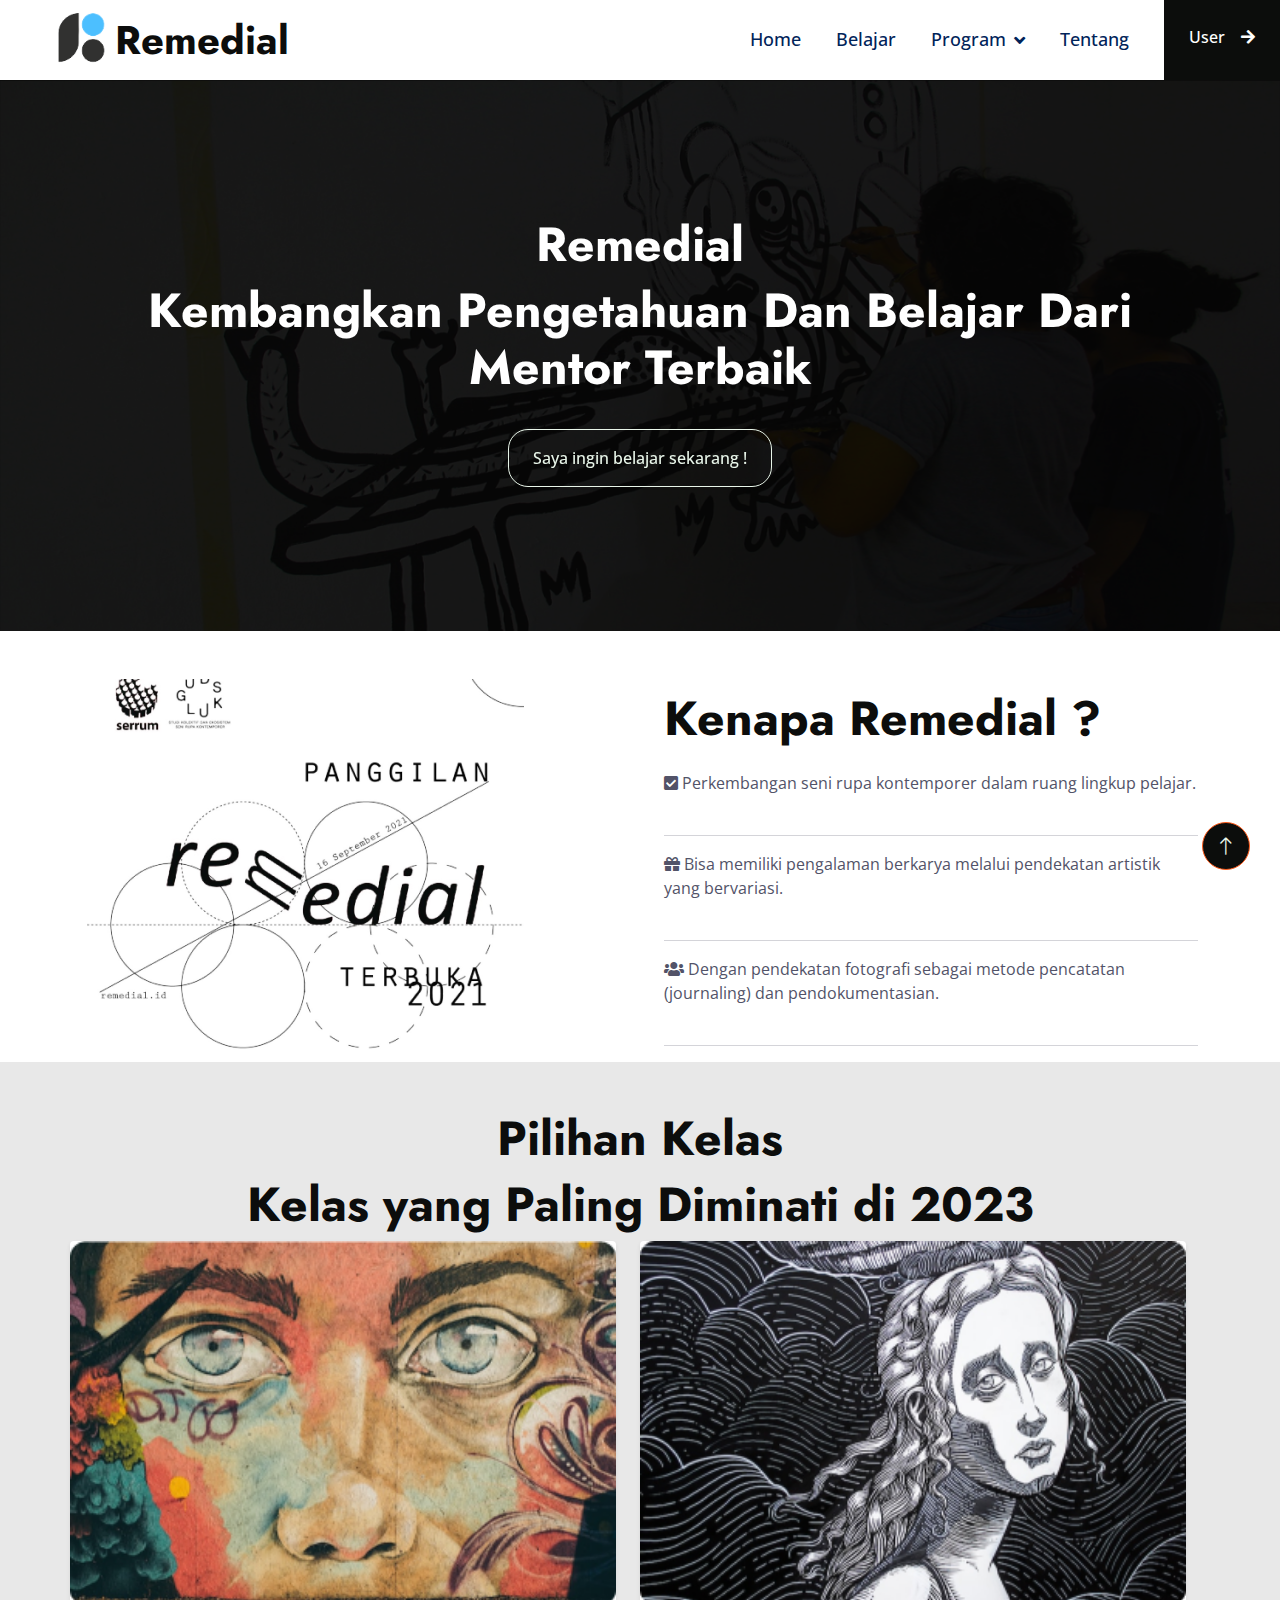
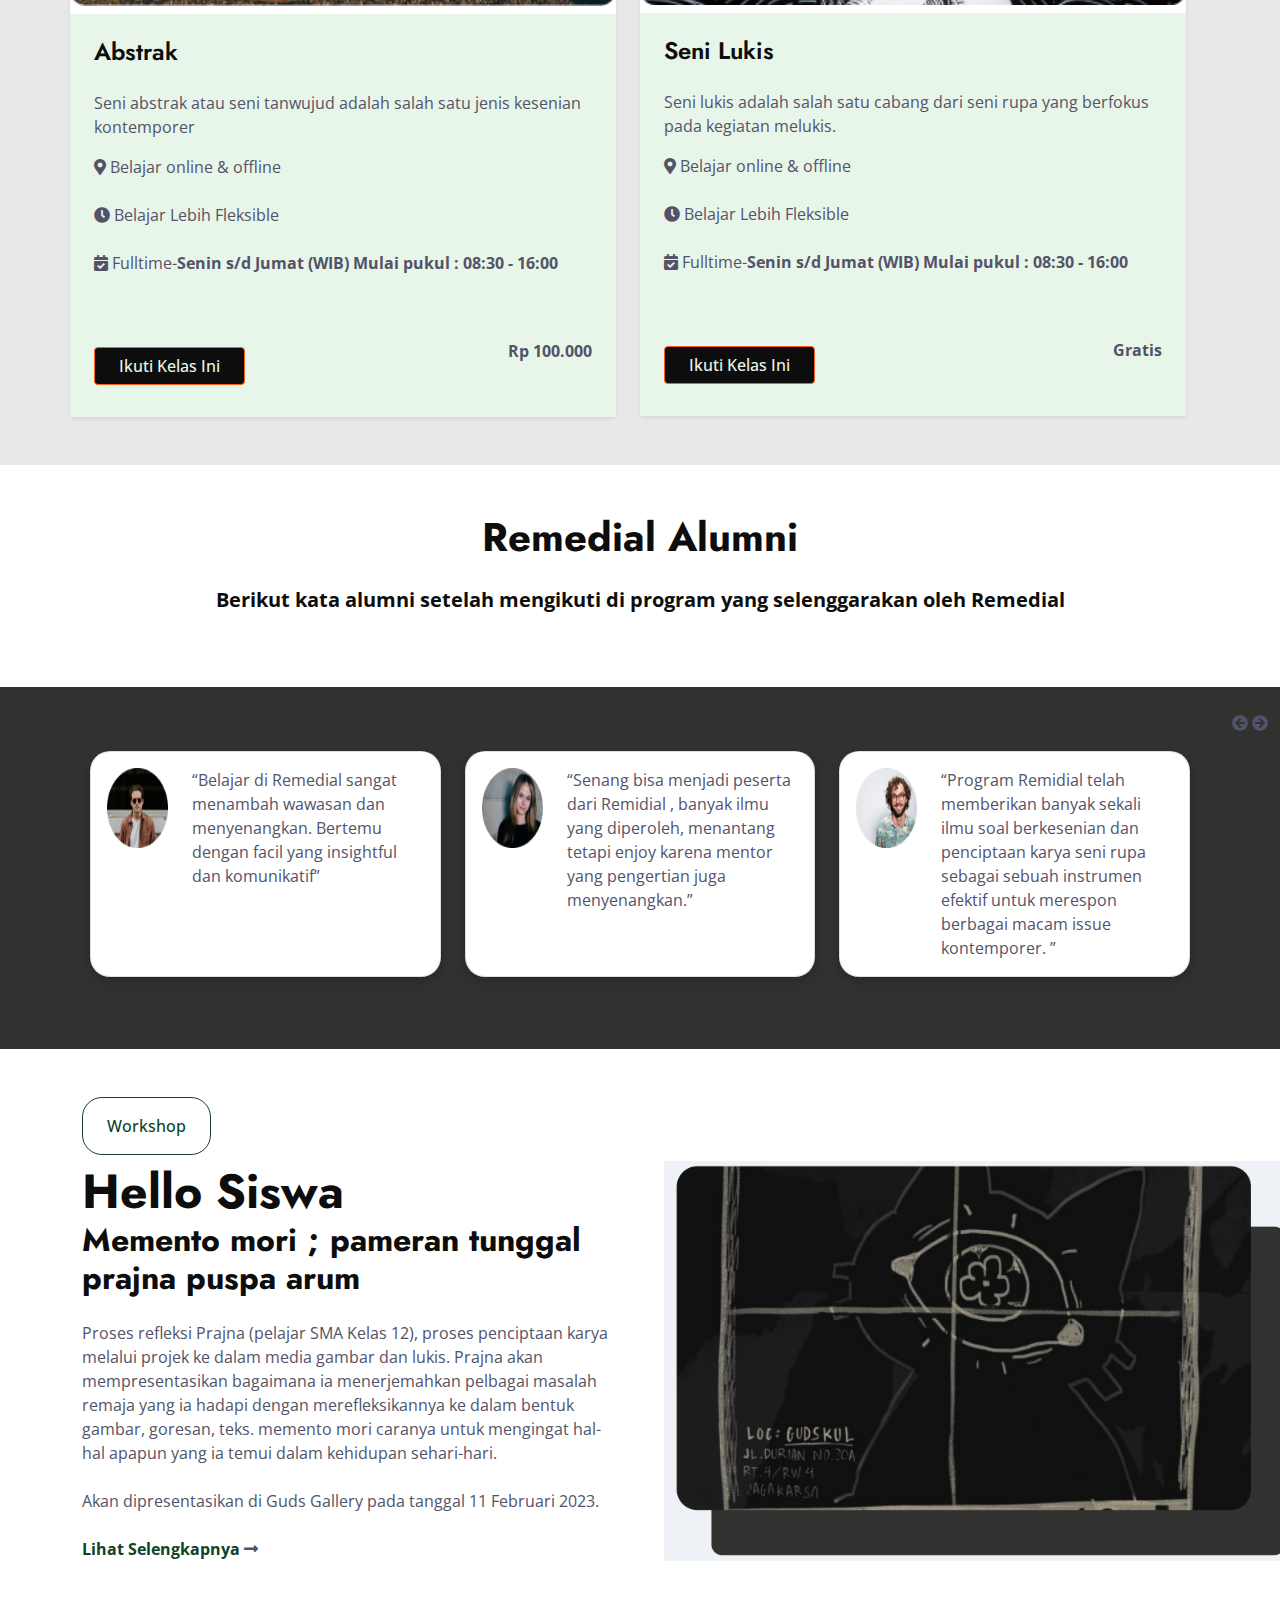
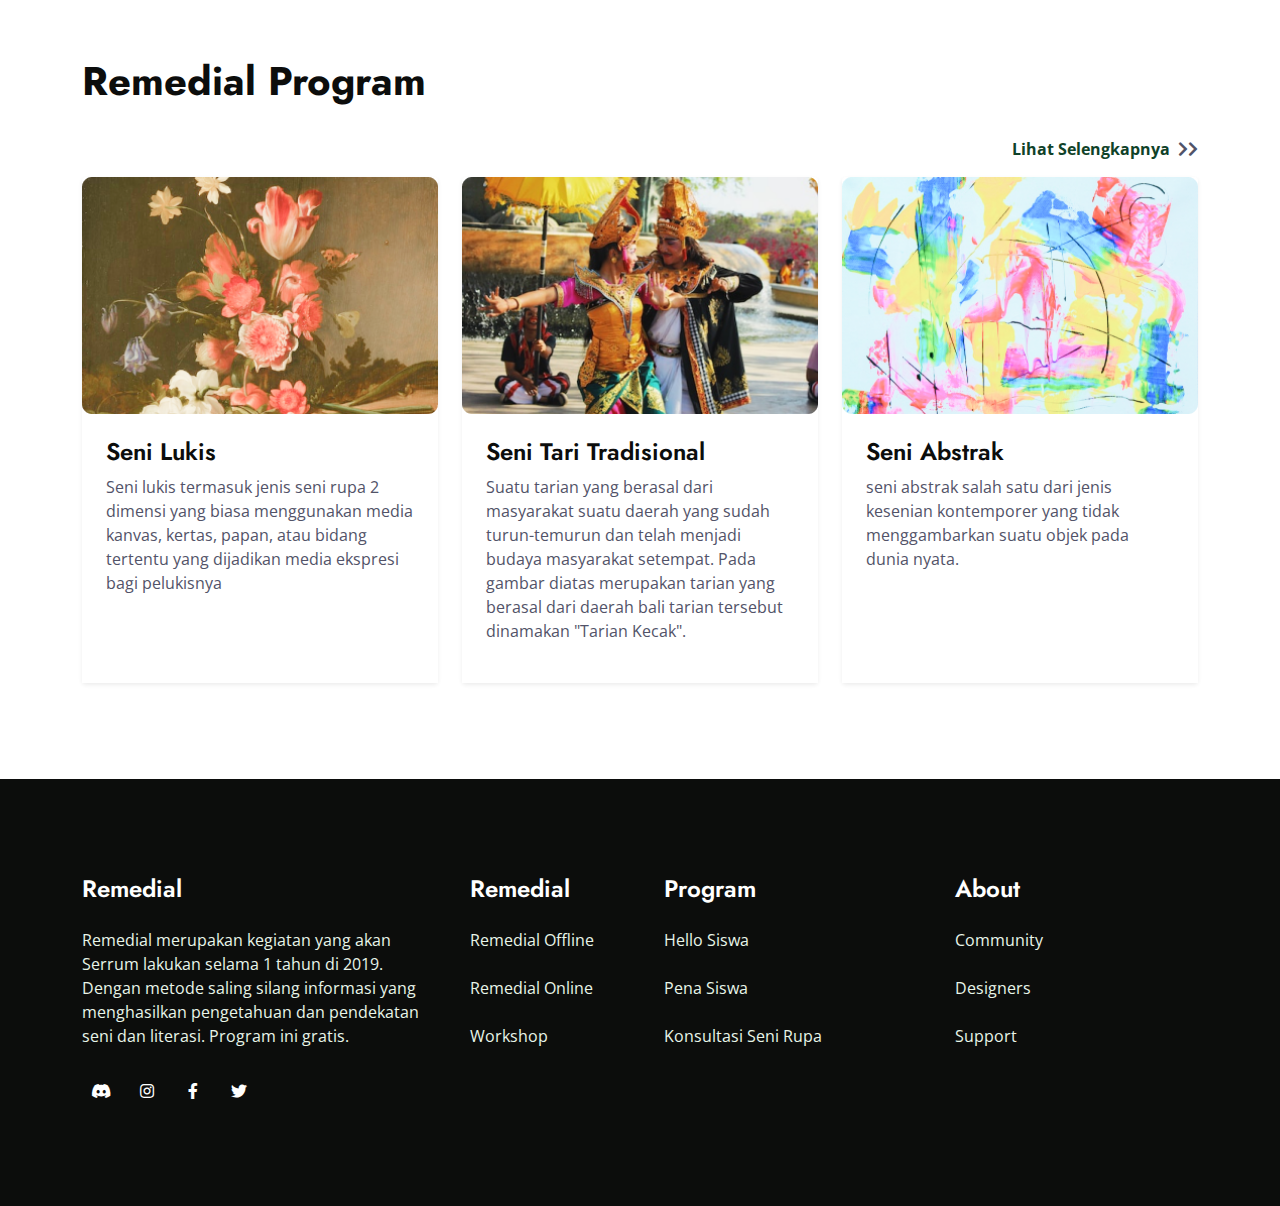
==== Landingpage/remedial/index.html @ 11c9b2fc "tambah landingpage" ====
<!DOCTYPE html>
<html lang="en">

<head>
    <meta charset="utf-8">
    <title>Remedial</title>
    <meta content="width=device-width, initial-scale=1.0" name="viewport">
    <meta content="" name="keywords">
    <meta content="" name="description">
    <link href="img/favicon.ico" rel="icon">
    <link rel="preconnect" href="https://fonts.googleapis.com">
    <link rel="preconnect" href="https://fonts.gstatic.com" crossorigin>
    <link href="https://fonts.googleapis.com/css2?family=Jost:wght@500;600;700&family=Open+Sans:wght@400;500&display=swap" rel="stylesheet">
    <link href="https://cdnjs.cloudflare.com/ajax/libs/font-awesome/5.10.0/css/all.min.css" rel="stylesheet">
    <link href="https://cdn.jsdelivr.net/npm/bootstrap-icons@1.4.1/font/bootstrap-icons.css" rel="stylesheet">
    <link href="style.css" rel="stylesheet">
</head>

<body>
    <nav class="navbar navbar-expand-lg bg-white navbar-light sticky-top p-0">
        <a href="index.html" class="navbar-brand d-flex align-items-center px-4 px-lg-5">
            <img src="logo.png" style="height:60px;">
            <h1 class="m-0" style="color: #0c0d0c;">Remedial</h1>
        </a>
        <button type="button" class="navbar-toggler me-4" data-bs-toggle="collapse" data-bs-target="#navbarCollapse">
            <span class="navbar-toggler-icon"></span>
        </button>
        <div class="collapse navbar-collapse" id="navbarCollapse">
            <div class="navbar-nav ms-auto p-4 p-lg-0">
                <a href="index.html" class="nav-item nav-link active">Home</a>
                <a href="#" class="nav-item nav-link">Belajar</a>
                <div class="nav-item dropdown">
                    <a href="#" class="nav-link dropdown-toggle" data-bs-toggle="dropdown">Program</a>
                    <div class="dropdown-menu bg-light m-0">
                        <a href="#" class="dropdown-item">Belajar Seni Lukis</a>
                        <a href="#" class="dropdown-item">Event</a>
                    </div>
                </div>
                <a href="#" class="nav-item nav-link">Tentang</a>
            </div>
            <a href="" class="btn btn py-4 px-lg-4 rounded-0 d-none d-lg-block text-white" style="background-color: #0c0d0c;">User<i class="fa fa-arrow-right ms-3"></i></a>
        </div>
    </nav>
    <div class="container-f p-0 wow fadeIn" data-wow-delay="0.1s">
        <div id="header-carousel" class="carousel slide" data-bs-ride="carousel">
            <div class="carousel-inner">
                <div class="carousel-item active">
                    <img class="w-100" src="bgatas.png" alt="Image">
                    <div class="carousel-caption">
                        <div class="container">
                            <div class="row">
                                <div class="col-lg-12">
                                    <h1 class="display-5 text-white animated slideInDown text-center mt-6">Remedial
                                    </h1>

                                    <h1 class="display-5 text-white animated slideInDown text-center mt-6">Kembangkan Pengetahuan Dan Belajar Dari Mentor Terbaik
                                    </h1>
                                    <br>
                                    <a class="btn btn-outline-light py-3 px-4 mb-2" style="border-radius: 20px;" href=""> Saya ingin belajar sekarang !</a>
                                </div>
                            </div>
                        </div>
                    </div>
                </div>
            </div>
        </div>
    </div>

    <div class="container-xxl py-5">
        <div class="container">
            <div class="row g-5 align-items-end">
                <div class="col-lg-6 col-md-5 wow fadeInUp" data-wow-delay="0.1s">
                    <img class="img-fluid rounded" data-wow-delay="0.1s" src="image1.png">
                </div>
                <div class="col-lg-6 col-md-7 wow fadeInUp" data-wow-delay="0.3s">
                    <h1 class="display-5 mb-4" style="color: #0c0d0c;">Kenapa Remedial ?</h1>
                    <div class=" justify-content-between mb-3">
                        <i class="fa fa-check-square "></i> Perkembangan seni rupa kontemporer dalam ruang lingkup pelajar.
                        <br><br>
                        <hr>
                        <i class="fa fa-gift "></i> Bisa memiliki pengalaman berkarya melalui pendekatan artistik yang bervariasi.
                        <br><br>
                        <hr>
                        <i class="fa fa-users "></i> Dengan pendekatan fotografi sebagai metode pencatatan (journaling) dan pendokumentasian.
                        <br><br>
                        <hr>
                    </div>

                </div>
            </div>
        </div>
    </div>

    <div class="container-xxl" style="background-color: #e8e8e8;">
        <div class="container">
            <div class="row g-5">
                <div class="col-lg-12 wow fadeInUp text-center" data-wow-delay="0.1s">
                    <h1 class="display-5 " style="color: #0c0d0c;">Pilihan Kelas</h1>
                    <h1 class="display-5 mb-6" style="color: #0c0d0c;">Kelas yang Paling Diminati di 2023</h1>
                </div>

                <div class="row pb-3">
                    <div class="col-lg-6 mb-4">
                        <div class="card border-0 shadow-sm mb-2">
                            <img class="card-img-top mb-2" src="gambar2.png" alt="" />
                            <div class="card-body bg-light text-between p-4">
                                <h4 class="mb-4" style="color: #0c0d0c;">Abstrak</h4>
                                <p>
                                    Seni abstrak atau seni tanwujud adalah salah satu jenis kesenian kontemporer
                                </p>
                                <div class=" justify-content-between mb-3">
                                    <i class="fa fa-map-marker-alt "></i> Belajar online & offline
                                    <br><br>
                                    <i class="fa fa-clock "></i> Belajar Lebih Fleksible
                                    <br><br>
                                    <i class="fa fa-calendar-check "></i> Fulltime-<b>Senin s/d Jumat (WIB)
                                        Mulai pukul : 08:30 - 16:00</b>
                                </div>
                                <br><br>
                                <a href="" class="btn btn-primary px-4 mx-auto my-2" style="background-color: #0c0d0c ;">Ikuti Kelas Ini</a>
                                <span class="float-right fa-pull-right"><b> Rp 100.000</b></span>
                            </div>
                        </div>
                    </div>
                    <div class="col-lg-6 mb-4">
                        <div class="card border-0 shadow-sm mb-2">
                            <img class="card-img-top mb-2" src="gambar1.png" alt="" />
                            <div class="card-body bg-light text-between p-4">
                                <h4 class="mb-4" style="color: #0c0d0c;">Seni Lukis</h4>
                                <p>
                                    Seni lukis adalah salah satu cabang dari seni rupa yang berfokus pada kegiatan melukis.
                                </p>
                                <div class=" justify-content-between mb-3">
                                    <i class="fa fa-map-marker-alt "></i> Belajar online & offline
                                    <br><br>
                                    <i class="fa fa-clock "></i> Belajar Lebih Fleksible
                                    <br><br>
                                    <i class="fa fa-calendar-check "></i> Fulltime-<b>Senin s/d Jumat (WIB)
                                        Mulai pukul : 08:30 - 16:00</b>
                                </div>
                                <br><br>
                                <a href="" class="btn btn-primary px-4 mx-auto my-2 " style="background-color: #0c0d0c ;">Ikuti Kelas Ini</a>
                                <span class="float-right fa-pull-right"><b> Gratis</b></span>
                            </div>
                        </div>
                    </div>
                </div>
            </div>
        </div>
    </div>
    <br><br>
    <div class="text-center pb-2">
        <h1 class="mb-4" style="color: #0c0d0c;">Remedial Alumni</h1>
        <p class="fs-5 fw-bold" style="color: #0c0d0c;">Berikut kata alumni setelah mengikuti di program yang selenggarakan oleh Remedial</p>
    </div>
    <br><br>
    <div class="container-xxl" style="background-color: #313130;">
        <br>
        <p align="right">
            </span><i class="fas fa-arrow-circle-left"></i> <i class="fas fa-arrow-circle-right"></i>
        </p>
        <div class="container">
            <div class="row g-5">
                <div class="col-lg-12 wow fadeInUp" data-wow-delay="0.5s">
                    <div class="owl-carousel testimoni-carousel">
                        <div class="testimoni-item px-2">
                            <div class="row">
                                <div class="col-md-4">
                                    <div class="card bg-white" style="border-radius: 20px;box-shadow: 0 4px 8px 0 rgba(0,0,0,0.2);">
                                        <div class="card-body">
                                            <div class="row">

                                                <div class="col-md-3 col-3">
                                                    <img style="height:80px;" class="img-fluid rounded mb-3" src="test2.png" alt="">
                                                </div>
                                                <div class="col-md-9 col-9 my-auto">
                                                    <span>“Belajar di Remedial sangat menambah wawasan dan menyenangkan.
                                                        Bertemu dengan facil yang insightful dan komunikatif”
                                                        <br><br><br><br></span>
                                                </div>
                                            </div>

                                        </div>
                                    </div>
                                </div>
                                <div class="col-md-4">
                                    <div class="card bg-white" style="border-radius: 20px;box-shadow: 0 4px 8px 0 rgba(0,0,0,0.2);">
                                        <div class="card-body">
                                            <div class="row">
                                                <div class="col-md-3 col-3">
                                                    <img style="height:80px;" class="img-fluid rounded mb-3" src="test1.png" alt="">
                                                </div>
                                                <div class="col-md-9 col-9 my-auto">
                                                    <span>“Senang bisa menjadi peserta dari Remidial , banyak ilmu yang
                                                        diperoleh, menantang tetapi enjoy karena mentor yang pengertian
                                                        juga menyenangkan.” <br><br><br></span>
                                                </div>
                                            </div>

                                        </div>
                                    </div>
                                </div>
                                <div class="col-md-4">
                                    <div class="card bg-white" style="border-radius: 20px;box-shadow: 0 4px 8px 0 rgba(0,0,0,0.2);">
                                        <div class="card-body">
                                            <div class="row">
                                                <div class="col-md-3 col-3">
                                                    <img style="height:80px;" class="img-fluid rounded mb-3" src="test3.png" alt="">
                                                </div>
                                                <div class="col-md-9 col-9 my-auto">
                                                    <span>“Program Remidial telah memberikan banyak sekali ilmu soal
                                                        berkesenian dan penciptaan karya seni rupa sebagai sebuah
                                                        instrumen efektif untuk merespon berbagai macam issue
                                                        kontemporer. ”</span>
                                                </div>
                                            </div>

                                        </div>
                                    </div>
                                </div>
                            </div>
                        </div>
                    </div>
                    <br>
                    <br>
                    <br>
                </div>
            </div>
        </div>
    </div>

    <div class="container-xxl py-5">
        <div class="container">
            <div class="row g-5 align-items-end">
                <div class="col-lg-6 col-md-7 wow fadeInUp" data-wow-delay="0.3s">
                    <a class="btn btn-outline-dark py-3 px-4 mb-2" style="border-radius: 20px;" href=""> Workshop</a>
                    <h1 class="display-5 mb-0" style="color: #0c0d0c;">Hello Siswa</h1>
                    <h2 class="display-8 mb-4" style="color: #0c0d0c;">Memento mori ; pameran tunggal prajna puspa arum
                    </h2>
                    <p class="mb-4">Proses refleksi Prajna (pelajar SMA Kelas 12), proses penciptaan karya melalui projek ke dalam media gambar dan lukis. Prajna akan mempresentasikan bagaimana ia menerjemahkan pelbagai masalah remaja yang ia hadapi dengan merefleksikannya
                        ke dalam bentuk gambar, goresan, teks. memento mori caranya untuk mengingat hal-hal apapun yang ia temui dalam kehidupan sehari-hari.
                        <br><br> Akan dipresentasikan di Guds Gallery pada tanggal 11 Februari 2023.
                    </p>
                    <span class=" text-dark"><b>Lihat Selengkapnya</b></span> <i class="fas fa-long-arrow-alt-right"></i>
                </div>
                <div class="col-lg-3 col-md-5 wow fadeInUp" data-wow-delay="0.1s">
                    <img data-wow-delay="0.1s" style="height:400px" src="Capture.PNG">
                </div>
            </div>
        </div>
    </div>
    <div class="container-fluid pt-5">
        <div class="container">
            <div class="text-between pb-2">
                <h1 class="mb-4" style="color: #0c0d0c;">Remedial Program</h1>
            </div>
            <p align="right">
                <span class="px-2 text-dark"><b>Lihat Selengkapnya</b></span><i class="fas fa-chevron-right"></i><i class="fas fa-chevron-right"></i>
            </p>
            <div class="row pb-3">
                <div class="col-lg-4 mb-4">
                    <div class="card border-0 shadow-sm mb-2">
                        <img class="card-img-top " src="gambarbawah1.png" alt="" />
                        <div class="card-body text-between p-4" style="background-color: #ffffff;">
                            <h4 class="" style="color: #0c0d0c;">Seni Lukis</h4>
                            <p>
                                Seni lukis termasuk jenis seni rupa 2 dimensi yang biasa menggunakan media kanvas, kertas, papan, atau bidang tertentu yang dijadikan media ekspresi bagi pelukisnya
                                <br><br><br>
                            </p>
                        </div>
                    </div>
                </div>
                <div class="col-lg-4 mb-4">
                    <div class="card border-0 shadow-sm mb-2">
                        <img class="card-img-top " src="gambarbawah2.png" alt="" />
                        <div class="card-body text-between p-4" style="background-color: #ffffff;">
                            <h4 class="" style="color: #0c0d0c;">Seni Tari Tradisional</h4>
                            <p>
                                Suatu tarian yang berasal dari masyarakat suatu daerah yang sudah turun-temurun dan telah menjadi budaya masyarakat setempat. Pada gambar diatas merupakan tarian yang berasal dari daerah bali tarian tersebut dinamakan "Tarian Kecak".
                            </p>
                        </div>
                    </div>
                </div>
                <div class="col-lg-4 mb-4">
                    <div class="card border-0 shadow-sm mb-2">
                        <img class="card-img-top " src="gambarbawah3.png" alt="" />
                        <div class="card-body text-between p-4" style="background-color: #ffffff;">
                            <h4 class="" style="color: #0c0d0c;">Seni Abstrak</h4>
                            <p>
                                seni abstrak salah satu dari jenis kesenian kontemporer yang tidak menggambarkan suatu objek pada dunia nyata.<br><br><br><br>
                            </p>
                        </div>
                    </div>
                </div>

            </div>
        </div>
    </div>
    <div class="container-fluid text-light footer mt-5 py-5 wow fadeIn" data-wow-delay="0.1s" style="background-color: #0c0d0c;">
        <div class="container py-5">
            <div class="row g-5">
                <div class="col-lg-4 col-md-6">
                    <h4 class="text-white mb-4">Remedial</h4>
                    <p>Remedial merupakan kegiatan yang akan Serrum lakukan selama 1 tahun di 2019. Dengan metode saling silang informasi yang menghasilkan pengetahuan dan pendekatan seni dan literasi. Program ini gratis.
                    </p>
                    <div class="d-flex pt-2">
                        <a class="btn btn-square text-white rounded-circle me-2" href=""><i
                                class="fab fa-discord"></i></a>
                        <a class="btn btn-square text-white rounded-circle me-2" href=""><i
                                class="fab fa-instagram"></i></a>
                        <a class="btn btn-square text-white rounded-circle me-2" href=""><i
                                class="fab fa-facebook-f"></i></a>
                        <a class="btn btn-square text-white rounded-circle me-2" href=""><i
                                class="fab fa-twitter"></i></a>
                    </div>
                </div>
                <div class="col-lg-2 col-md-6">
                    <h4 class="text-white mb-4">Remedial</h4>
                    <span>Remedial Offline</span>
                    <br><br>
                    <span>Remedial Online</span>
                    <br><br>
                    <span>Workshop</span>

                </div>
                <div class="col-lg-3 col-md-6">
                    <h4 class="text-white mb-4">Program</h4>
                    <span>Hello Siswa</span>
                    <br><br>
                    <span>Pena Siswa</span>
                    <br><br>
                    <span>Konsultasi Seni Rupa</span>
                </div>
                <div class="col-lg-3 col-md-6">
                    <h4 class="text-white mb-4">About</h4>
                    <span>Community</span>
                    <br><br>
                    <span>Designers</span>
                    <br><br>
                    <span>Support</span>
                </div>

            </div>
        </div>
    </div>
    <a href="#" style="background-color: #0c0d0c;" class="btn btn-lg btn-primary btn-lg-square rounded-circle back-to-top"><i class="bi bi-arrow-up"></i></a>
    <script src="https://code.jquery.com/jquery-3.4.1.min.js"></script>
    <script src="main.js"></script>
</body>

</html>
---- Landingpage/remedial/style.css ----
:root {
    --bs-blue: #0d6efd;
    --bs-indigo: #6610f2;
    --bs-purple: #6f42c1;
    --bs-pink: #d63384;
    --bs-red: #dc3545;
    --bs-orange: #fd7e14;
    --bs-yellow: #ffc107;
    --bs-green: #198754;
    --bs-teal: #20c997;
    --bs-cyan: #00235b;
    --bs-white: #fff;
    --bs-gray: #6c757d;
    --bs-gray-dark: #343a40;
    --bs-primary: #fd5b1b;
    --bs-secondary: #525368;
    --bs-success: #198754;
    --bs-info: #00235b;
    --bs-warning: #ffc107;
    --bs-danger: #dc3545;
    --bs-light: #E8F5E9;
    --bs-dark: #0F4229;
    --bs-font-sans-serif: system-ui, -apple-system, "Segoe UI", Roboto, "Helvetica Neue", Arial, "Noto Sans", "Liberation Sans", sans-serif, "Apple Color Emoji", "Segoe UI Emoji", "Segoe UI Symbol", "Noto Color Emoji";
    --bs-font-monospace: SFMono-Regular, Menlo, Monaco, Consolas, "Liberation Mono", "Courier New", monospace;
    --bs-gradient: linear-gradient(180deg, rgba(255, 255, 255, 0.15), rgba(255, 255, 255, 0))
}

*,
*::before,
*::after {
    box-sizing: border-box
}

@media (prefers-reduced-motion: no-preference) {
     :root {
        scroll-behavior: smooth
    }
}

body {
    margin: 0;
    font-family: "Open Sans", sans-serif;
    font-size: 1rem;
    font-weight: 400;
    line-height: 1.5;
    color: #525368;
    background-color: #fff;
    -webkit-text-size-adjust: 100%;
    -webkit-tap-highlight-color: rgba(0, 0, 0, 0)
}

hr {
    margin: 1rem 0;
    color: inherit;
    background-color: currentColor;
    border: 0;
    opacity: .25
}

hr:not([size]) {
    height: 1px
}

h1,
.h1,
h2,
.h2,
h3,
.h3,
h4,
.h4,
h5,
.h5,
h6,
.h6 {
    margin-top: 0;
    margin-bottom: .5rem;
    font-family: "Jost", sans-serif;
    font-weight: 700;
    line-height: 1.2;
    color: #0F4229
}

h1,
.h1 {
    font-size: calc(1.375rem + 1.5vw)
}

@media (min-width: 1200px) {
    h1,
    .h1 {
        font-size: 2.5rem
    }
}

h2,
.h2 {
    font-size: calc(1.325rem + .9vw)
}

@media (min-width: 1200px) {
    h2,
    .h2 {
        font-size: 2rem
    }
}

h3,
.h3 {
    font-size: calc(1.3rem + .6vw)
}

@media (min-width: 1200px) {
    h3,
    .h3 {
        font-size: 1.75rem
    }
}

h4,
.h4 {
    font-size: calc(1.275rem + .3vw)
}

@media (min-width: 1200px) {
    h4,
    .h4 {
        font-size: 1.5rem
    }
}

h5,
.h5 {
    font-size: 1.25rem
}

h6,
.h6 {
    font-size: 1rem
}

p {
    margin-top: 0;
    margin-bottom: 1rem
}

abbr[title],
abbr[data-bs-original-title] {
    text-decoration: underline dotted;
    cursor: help;
    text-decoration-skip-ink: none
}

address {
    margin-bottom: 1rem;
    font-style: normal;
    line-height: inherit
}

ol,
ul {
    padding-left: 2rem
}

ol,
ul,
dl {
    margin-top: 0;
    margin-bottom: 1rem
}

ol ol,
ul ul,
ol ul,
ul ol {
    margin-bottom: 0
}

dt {
    font-weight: 700
}

dd {
    margin-bottom: .5rem;
    margin-left: 0
}

blockquote {
    margin: 0 0 1rem
}

b,
strong {
    font-weight: bolder
}

small,
.small {
    font-size: .875em
}

mark,
.mark {
    padding: .2em;
    background-color: #fcf8e3
}

sub,
sup {
    position: relative;
    font-size: .75em;
    line-height: 0;
    vertical-align: baseline
}

sub {
    bottom: -.25em
}

sup {
    top: -.5em
}

a {
    color: #fd5b1b;
    text-decoration: none
}

a:hover {
    color: #2a722d
}

a:not([href]):not([class]),
a:not([href]):not([class]):hover {
    color: inherit;
    text-decoration: none
}

pre,
code,
kbd,
samp {
    font-family: var(--bs-font-monospace);
    font-size: 1em;
    direction: ltr/* rtl:ignore */
    ;
    unicode-bidi: bidi-override
}

pre {
    display: block;
    margin-top: 0;
    margin-bottom: 1rem;
    overflow: auto;
    font-size: .875em
}

pre code {
    font-size: inherit;
    color: inherit;
    word-break: normal
}

code {
    font-size: .875em;
    color: #d63384;
    word-wrap: break-word
}

a>code {
    color: inherit
}

kbd {
    padding: .2rem .4rem;
    font-size: .875em;
    color: #fff;
    background-color: #212529;
    border-radius: 4px
}

kbd kbd {
    padding: 0;
    font-size: 1em;
    font-weight: 700
}

figure {
    margin: 0 0 1rem
}

img,
svg {
    vertical-align: middle
}

table {
    caption-side: bottom;
    border-collapse: collapse
}

caption {
    padding-top: .5rem;
    padding-bottom: .5rem;
    color: #6c757d;
    text-align: left
}

th {
    text-align: inherit;
    text-align: -webkit-match-parent
}

thead,
tbody,
tfoot,
tr,
td,
th {
    border-color: inherit;
    border-style: solid;
    border-width: 0
}

label {
    display: inline-block
}

button {
    border-radius: 0
}

button:focus:not(:focus-visible) {
    outline: 0
}

input,
button,
select,
optgroup,
textarea {
    margin: 0;
    font-family: inherit;
    font-size: inherit;
    line-height: inherit
}

button,
select {
    text-transform: none
}

[role="button"] {
    cursor: pointer
}

select {
    word-wrap: normal
}

select:disabled {
    opacity: 1
}

[list]::-webkit-calendar-picker-indicator {
    display: none
}

button,
[type="button"],
[type="reset"],
[type="submit"] {
    -webkit-appearance: button
}

button:not(:disabled),
[type="button"]:not(:disabled),
[type="reset"]:not(:disabled),
[type="submit"]:not(:disabled) {
    cursor: pointer
}

::-moz-focus-inner {
    padding: 0;
    border-style: none
}

textarea {
    resize: vertical
}

fieldset {
    min-width: 0;
    padding: 0;
    margin: 0;
    border: 0
}

legend {
    float: left;
    width: 100%;
    padding: 0;
    margin-bottom: .5rem;
    font-size: calc(1.275rem + .3vw);
    line-height: inherit
}

@media (min-width: 1200px) {
    legend {
        font-size: 1.5rem
    }
}

legend+* {
    clear: left
}

::-webkit-datetime-edit-fields-wrapper,
::-webkit-datetime-edit-text,
::-webkit-datetime-edit-minute,
::-webkit-datetime-edit-hour-field,
::-webkit-datetime-edit-day-field,
::-webkit-datetime-edit-month-field,
::-webkit-datetime-edit-year-field {
    padding: 0
}

::-webkit-inner-spin-button {
    height: auto
}

[type="search"] {
    outline-offset: -2px;
    -webkit-appearance: textfield
}

::-webkit-search-decoration {
    -webkit-appearance: none
}

::-webkit-color-swatch-wrapper {
    padding: 0
}

::file-selector-button {
    font: inherit
}

::-webkit-file-upload-button {
    font: inherit;
    -webkit-appearance: button
}

output {
    display: inline-block
}

iframe {
    border: 0
}

summary {
    display: list-item;
    cursor: pointer
}

progress {
    vertical-align: baseline
}

[hidden] {
    display: none !important
}

.lead {
    font-size: 1.25rem;
    font-weight: 300
}

.display-1 {
    font-size: calc(1.625rem + 4.5vw);
    font-weight: 700;
    line-height: 1.2
}

@media (min-width: 1200px) {
    .display-1 {
        font-size: 5rem
    }
}

.display-2 {
    font-size: calc(1.575rem + 3.9vw);
    font-weight: 700;
    line-height: 1.2
}

@media (min-width: 1200px) {
    .display-2 {
        font-size: 4.5rem
    }
}

.display-3 {
    font-size: calc(1.525rem + 3.3vw);
    font-weight: 700;
    line-height: 1.2
}

@media (min-width: 1200px) {
    .display-3 {
        font-size: 4rem
    }
}

.display-4 {
    font-size: calc(1.475rem + 2.7vw);
    font-weight: 700;
    line-height: 1.2
}

@media (min-width: 1200px) {
    .display-4 {
        font-size: 3.5rem
    }
}

.display-5 {
    font-size: calc(1.425rem + 2.1vw);
    font-weight: 700;
    line-height: 1.2
}

@media (min-width: 1200px) {
    .display-5 {
        font-size: 3rem
    }
}

.display-6 {
    font-size: calc(1.375rem + 1.5vw);
    font-weight: 700;
    line-height: 1.2
}

@media (min-width: 1200px) {
    .display-6 {
        font-size: 2.5rem
    }
}

.list-unstyled {
    padding-left: 0;
    list-style: none
}

.list-inline {
    padding-left: 0;
    list-style: none
}

.list-inline-item {
    display: inline-block
}

.list-inline-item:not(:last-child) {
    margin-right: .5rem
}

.initialism {
    font-size: .875em;
    text-transform: uppercase
}

.blockquote {
    margin-bottom: 1rem;
    font-size: 1.25rem
}

.blockquote>:last-child {
    margin-bottom: 0
}

.blockquote-footer {
    margin-top: -1rem;
    margin-bottom: 1rem;
    font-size: .875em;
    color: #6c757d
}

.blockquote-footer::before {
    content: "\2014\00A0"
}

.img-fluid {
    max-width: 100%;
    height: auto
}

.img-thumbnail {
    padding: .25rem;
    background-color: #fff;
    border: 1px solid #dee2e6;
    border-radius: 4px;
    max-width: 100%;
    height: auto
}

.figure {
    display: inline-block
}

.figure-img {
    margin-bottom: .5rem;
    line-height: 1
}

.figure-caption {
    font-size: .875em;
    color: #6c757d
}

.container,
.container-fluid,
.container-sm,
.container-md,
.container-lg,
.container-xl,
.container-xxl {
    width: 100%;
    padding-right: var(--bs-gutter-x, .75rem);
    padding-left: var(--bs-gutter-x, .75rem);
    margin-right: auto;
    margin-left: auto
}

@media (min-width: 576px) {
    .container,
    .container-sm {
        max-width: 540px
    }
}

@media (min-width: 768px) {
    .container,
    .container-sm,
    .container-md {
        max-width: 720px
    }
}

@media (min-width: 992px) {
    .container,
    .container-sm,
    .container-md,
    .container-lg {
        max-width: 960px
    }
}

@media (min-width: 1200px) {
    .container,
    .container-sm,
    .container-md,
    .container-lg,
    .container-xl {
        max-width: 1140px
    }
}

@media (min-width: 1400px) {
    .container,
    .container-sm,
    .container-md,
    .container-lg,
    .container-xl,
    .container-xxl {
        max-width: 1320px
    }
}

.row {
    --bs-gutter-x: 1.5rem;
    --bs-gutter-y: 0;
    display: flex;
    flex-wrap: wrap;
    margin-top: calc(var(--bs-gutter-y) * -1);
    margin-right: calc(var(--bs-gutter-x) / -2);
    margin-left: calc(var(--bs-gutter-x) / -2)
}

.row>* {
    flex-shrink: 0;
    width: 100%;
    max-width: 100%;
    padding-right: calc(var(--bs-gutter-x) / 2);
    padding-left: calc(var(--bs-gutter-x) / 2);
    margin-top: var(--bs-gutter-y)
}

.col {
    flex: 1 0 0%
}

.row-cols-auto>* {
    flex: 0 0 auto;
    width: auto
}

.row-cols-1>* {
    flex: 0 0 auto;
    width: 100%
}

.row-cols-2>* {
    flex: 0 0 auto;
    width: 50%
}

.row-cols-3>* {
    flex: 0 0 auto;
    width: 33.33333%
}

.row-cols-4>* {
    flex: 0 0 auto;
    width: 25%
}

.row-cols-5>* {
    flex: 0 0 auto;
    width: 20%
}

.row-cols-6>* {
    flex: 0 0 auto;
    width: 16.66667%
}

.col-auto {
    flex: 0 0 auto;
    width: auto
}

.col-1 {
    flex: 0 0 auto;
    width: 8.33333%
}

.col-2 {
    flex: 0 0 auto;
    width: 16.66667%
}

.col-3 {
    flex: 0 0 auto;
    width: 25%
}

.col-4 {
    flex: 0 0 auto;
    width: 33.33333%
}

.col-5 {
    flex: 0 0 auto;
    width: 41.66667%
}

.col-6 {
    flex: 0 0 auto;
    width: 50%
}

.col-7 {
    flex: 0 0 auto;
    width: 58.33333%
}

.col-8 {
    flex: 0 0 auto;
    width: 66.66667%
}

.col-9 {
    flex: 0 0 auto;
    width: 75%
}

.col-10 {
    flex: 0 0 auto;
    width: 83.33333%
}

.col-11 {
    flex: 0 0 auto;
    width: 91.66667%
}

.col-12 {
    flex: 0 0 auto;
    width: 100%
}

.offset-1 {
    margin-left: 8.33333%
}

.offset-2 {
    margin-left: 16.66667%
}

.offset-3 {
    margin-left: 25%
}

.offset-4 {
    margin-left: 33.33333%
}

.offset-5 {
    margin-left: 41.66667%
}

.offset-6 {
    margin-left: 50%
}

.offset-7 {
    margin-left: 58.33333%
}

.offset-8 {
    margin-left: 66.66667%
}

.offset-9 {
    margin-left: 75%
}

.offset-10 {
    margin-left: 83.33333%
}

.offset-11 {
    margin-left: 91.66667%
}

.g-0,
.gx-0 {
    --bs-gutter-x: 0
}

.g-0,
.gy-0 {
    --bs-gutter-y: 0
}

.g-1,
.gx-1 {
    --bs-gutter-x: .25rem
}

.g-1,
.gy-1 {
    --bs-gutter-y: .25rem
}

.g-2,
.gx-2 {
    --bs-gutter-x: .5rem
}

.g-2,
.gy-2 {
    --bs-gutter-y: .5rem
}

.g-3,
.gx-3 {
    --bs-gutter-x: 1rem
}

.g-3,
.gy-3 {
    --bs-gutter-y: 1rem
}

.g-4,
.gx-4 {
    --bs-gutter-x: 1.5rem
}

.g-4,
.gy-4 {
    --bs-gutter-y: 1.5rem
}

.g-5,
.gx-5 {
    --bs-gutter-x: 3rem
}

.g-5,
.gy-5 {
    --bs-gutter-y: 3rem
}

@media (min-width: 576px) {
    .col-sm {
        flex: 1 0 0%
    }
    .row-cols-sm-auto>* {
        flex: 0 0 auto;
        width: auto
    }
    .row-cols-sm-1>* {
        flex: 0 0 auto;
        width: 100%
    }
    .row-cols-sm-2>* {
        flex: 0 0 auto;
        width: 50%
    }
    .row-cols-sm-3>* {
        flex: 0 0 auto;
        width: 33.33333%
    }
    .row-cols-sm-4>* {
        flex: 0 0 auto;
        width: 25%
    }
    .row-cols-sm-5>* {
        flex: 0 0 auto;
        width: 20%
    }
    .row-cols-sm-6>* {
        flex: 0 0 auto;
        width: 16.66667%
    }
    .col-sm-auto {
        flex: 0 0 auto;
        width: auto
    }
    .col-sm-1 {
        flex: 0 0 auto;
        width: 8.33333%
    }
    .col-sm-2 {
        flex: 0 0 auto;
        width: 16.66667%
    }
    .col-sm-3 {
        flex: 0 0 auto;
        width: 25%
    }
    .col-sm-4 {
        flex: 0 0 auto;
        width: 33.33333%
    }
    .col-sm-5 {
        flex: 0 0 auto;
        width: 41.66667%
    }
    .col-sm-6 {
        flex: 0 0 auto;
        width: 50%
    }
    .col-sm-7 {
        flex: 0 0 auto;
        width: 58.33333%
    }
    .col-sm-8 {
        flex: 0 0 auto;
        width: 66.66667%
    }
    .col-sm-9 {
        flex: 0 0 auto;
        width: 75%
    }
    .col-sm-10 {
        flex: 0 0 auto;
        width: 83.33333%
    }
    .col-sm-11 {
        flex: 0 0 auto;
        width: 91.66667%
    }
    .col-sm-12 {
        flex: 0 0 auto;
        width: 100%
    }
    .offset-sm-0 {
        margin-left: 0
    }
    .offset-sm-1 {
        margin-left: 8.33333%
    }
    .offset-sm-2 {
        margin-left: 16.66667%
    }
    .offset-sm-3 {
        margin-left: 25%
    }
    .offset-sm-4 {
        margin-left: 33.33333%
    }
    .offset-sm-5 {
        margin-left: 41.66667%
    }
    .offset-sm-6 {
        margin-left: 50%
    }
    .offset-sm-7 {
        margin-left: 58.33333%
    }
    .offset-sm-8 {
        margin-left: 66.66667%
    }
    .offset-sm-9 {
        margin-left: 75%
    }
    .offset-sm-10 {
        margin-left: 83.33333%
    }
    .offset-sm-11 {
        margin-left: 91.66667%
    }
    .g-sm-0,
    .gx-sm-0 {
        --bs-gutter-x: 0
    }
    .g-sm-0,
    .gy-sm-0 {
        --bs-gutter-y: 0
    }
    .g-sm-1,
    .gx-sm-1 {
        --bs-gutter-x: .25rem
    }
    .g-sm-1,
    .gy-sm-1 {
        --bs-gutter-y: .25rem
    }
    .g-sm-2,
    .gx-sm-2 {
        --bs-gutter-x: .5rem
    }
    .g-sm-2,
    .gy-sm-2 {
        --bs-gutter-y: .5rem
    }
    .g-sm-3,
    .gx-sm-3 {
        --bs-gutter-x: 1rem
    }
    .g-sm-3,
    .gy-sm-3 {
        --bs-gutter-y: 1rem
    }
    .g-sm-4,
    .gx-sm-4 {
        --bs-gutter-x: 1.5rem
    }
    .g-sm-4,
    .gy-sm-4 {
        --bs-gutter-y: 1.5rem
    }
    .g-sm-5,
    .gx-sm-5 {
        --bs-gutter-x: 3rem
    }
    .g-sm-5,
    .gy-sm-5 {
        --bs-gutter-y: 3rem
    }
}

@media (min-width: 768px) {
    .col-md {
        flex: 1 0 0%
    }
    .row-cols-md-auto>* {
        flex: 0 0 auto;
        width: auto
    }
    .row-cols-md-1>* {
        flex: 0 0 auto;
        width: 100%
    }
    .row-cols-md-2>* {
        flex: 0 0 auto;
        width: 50%
    }
    .row-cols-md-3>* {
        flex: 0 0 auto;
        width: 33.33333%
    }
    .row-cols-md-4>* {
        flex: 0 0 auto;
        width: 25%
    }
    .row-cols-md-5>* {
        flex: 0 0 auto;
        width: 20%
    }
    .row-cols-md-6>* {
        flex: 0 0 auto;
        width: 16.66667%
    }
    .col-md-auto {
        flex: 0 0 auto;
        width: auto
    }
    .col-md-1 {
        flex: 0 0 auto;
        width: 8.33333%
    }
    .col-md-2 {
        flex: 0 0 auto;
        width: 16.66667%
    }
    .col-md-3 {
        flex: 0 0 auto;
        width: 25%
    }
    .col-md-4 {
        flex: 0 0 auto;
        width: 33.33333%
    }
    .col-md-5 {
        flex: 0 0 auto;
        width: 41.66667%
    }
    .col-md-6 {
        flex: 0 0 auto;
        width: 50%
    }
    .col-md-7 {
        flex: 0 0 auto;
        width: 58.33333%
    }
    .col-md-8 {
        flex: 0 0 auto;
        width: 66.66667%
    }
    .col-md-9 {
        flex: 0 0 auto;
        width: 75%
    }
    .col-md-10 {
        flex: 0 0 auto;
        width: 83.33333%
    }
    .col-md-11 {
        flex: 0 0 auto;
        width: 91.66667%
    }
    .col-md-12 {
        flex: 0 0 auto;
        width: 100%
    }
    .offset-md-0 {
        margin-left: 0
    }
    .offset-md-1 {
        margin-left: 8.33333%
    }
    .offset-md-2 {
        margin-left: 16.66667%
    }
    .offset-md-3 {
        margin-left: 25%
    }
    .offset-md-4 {
        margin-left: 33.33333%
    }
    .offset-md-5 {
        margin-left: 41.66667%
    }
    .offset-md-6 {
        margin-left: 50%
    }
    .offset-md-7 {
        margin-left: 58.33333%
    }
    .offset-md-8 {
        margin-left: 66.66667%
    }
    .offset-md-9 {
        margin-left: 75%
    }
    .offset-md-10 {
        margin-left: 83.33333%
    }
    .offset-md-11 {
        margin-left: 91.66667%
    }
    .g-md-0,
    .gx-md-0 {
        --bs-gutter-x: 0
    }
    .g-md-0,
    .gy-md-0 {
        --bs-gutter-y: 0
    }
    .g-md-1,
    .gx-md-1 {
        --bs-gutter-x: .25rem
    }
    .g-md-1,
    .gy-md-1 {
        --bs-gutter-y: .25rem
    }
    .g-md-2,
    .gx-md-2 {
        --bs-gutter-x: .5rem
    }
    .g-md-2,
    .gy-md-2 {
        --bs-gutter-y: .5rem
    }
    .g-md-3,
    .gx-md-3 {
        --bs-gutter-x: 1rem
    }
    .g-md-3,
    .gy-md-3 {
        --bs-gutter-y: 1rem
    }
    .g-md-4,
    .gx-md-4 {
        --bs-gutter-x: 1.5rem
    }
    .g-md-4,
    .gy-md-4 {
        --bs-gutter-y: 1.5rem
    }
    .g-md-5,
    .gx-md-5 {
        --bs-gutter-x: 3rem
    }
    .g-md-5,
    .gy-md-5 {
        --bs-gutter-y: 3rem
    }
}

@media (min-width: 992px) {
    .col-lg {
        flex: 1 0 0%
    }
    .row-cols-lg-auto>* {
        flex: 0 0 auto;
        width: auto
    }
    .row-cols-lg-1>* {
        flex: 0 0 auto;
        width: 100%
    }
    .row-cols-lg-2>* {
        flex: 0 0 auto;
        width: 50%
    }
    .row-cols-lg-3>* {
        flex: 0 0 auto;
        width: 33.33333%
    }
    .row-cols-lg-4>* {
        flex: 0 0 auto;
        width: 25%
    }
    .row-cols-lg-5>* {
        flex: 0 0 auto;
        width: 20%
    }
    .row-cols-lg-6>* {
        flex: 0 0 auto;
        width: 16.66667%
    }
    .col-lg-auto {
        flex: 0 0 auto;
        width: auto
    }
    .col-lg-1 {
        flex: 0 0 auto;
        width: 8.33333%
    }
    .col-lg-2 {
        flex: 0 0 auto;
        width: 16.66667%
    }
    .col-lg-3 {
        flex: 0 0 auto;
        width: 25%
    }
    .col-lg-4 {
        flex: 0 0 auto;
        width: 33.33333%
    }
    .col-lg-5 {
        flex: 0 0 auto;
        width: 41.66667%
    }
    .col-lg-6 {
        flex: 0 0 auto;
        width: 50%
    }
    .col-lg-7 {
        flex: 0 0 auto;
        width: 58.33333%
    }
    .col-lg-8 {
        flex: 0 0 auto;
        width: 66.66667%
    }
    .col-lg-9 {
        flex: 0 0 auto;
        width: 75%
    }
    .col-lg-10 {
        flex: 0 0 auto;
        width: 83.33333%
    }
    .col-lg-11 {
        flex: 0 0 auto;
        width: 91.66667%
    }
    .col-lg-12 {
        flex: 0 0 auto;
        width: 100%
    }
    .offset-lg-0 {
        margin-left: 0
    }
    .offset-lg-1 {
        margin-left: 8.33333%
    }
    .offset-lg-2 {
        margin-left: 16.66667%
    }
    .offset-lg-3 {
        margin-left: 25%
    }
    .offset-lg-4 {
        margin-left: 33.33333%
    }
    .offset-lg-5 {
        margin-left: 41.66667%
    }
    .offset-lg-6 {
        margin-left: 50%
    }
    .offset-lg-7 {
        margin-left: 58.33333%
    }
    .offset-lg-8 {
        margin-left: 66.66667%
    }
    .offset-lg-9 {
        margin-left: 75%
    }
    .offset-lg-10 {
        margin-left: 83.33333%
    }
    .offset-lg-11 {
        margin-left: 91.66667%
    }
    .g-lg-0,
    .gx-lg-0 {
        --bs-gutter-x: 0
    }
    .g-lg-0,
    .gy-lg-0 {
        --bs-gutter-y: 0
    }
    .g-lg-1,
    .gx-lg-1 {
        --bs-gutter-x: .25rem
    }
    .g-lg-1,
    .gy-lg-1 {
        --bs-gutter-y: .25rem
    }
    .g-lg-2,
    .gx-lg-2 {
        --bs-gutter-x: .5rem
    }
    .g-lg-2,
    .gy-lg-2 {
        --bs-gutter-y: .5rem
    }
    .g-lg-3,
    .gx-lg-3 {
        --bs-gutter-x: 1rem
    }
    .g-lg-3,
    .gy-lg-3 {
        --bs-gutter-y: 1rem
    }
    .g-lg-4,
    .gx-lg-4 {
        --bs-gutter-x: 1.5rem
    }
    .g-lg-4,
    .gy-lg-4 {
        --bs-gutter-y: 1.5rem
    }
    .g-lg-5,
    .gx-lg-5 {
        --bs-gutter-x: 3rem
    }
    .g-lg-5,
    .gy-lg-5 {
        --bs-gutter-y: 3rem
    }
}

@media (min-width: 1200px) {
    .col-xl {
        flex: 1 0 0%
    }
    .row-cols-xl-auto>* {
        flex: 0 0 auto;
        width: auto
    }
    .row-cols-xl-1>* {
        flex: 0 0 auto;
        width: 100%
    }
    .row-cols-xl-2>* {
        flex: 0 0 auto;
        width: 50%
    }
    .row-cols-xl-3>* {
        flex: 0 0 auto;
        width: 33.33333%
    }
    .row-cols-xl-4>* {
        flex: 0 0 auto;
        width: 25%
    }
    .row-cols-xl-5>* {
        flex: 0 0 auto;
        width: 20%
    }
    .row-cols-xl-6>* {
        flex: 0 0 auto;
        width: 16.66667%
    }
    .col-xl-auto {
        flex: 0 0 auto;
        width: auto
    }
    .col-xl-1 {
        flex: 0 0 auto;
        width: 8.33333%
    }
    .col-xl-2 {
        flex: 0 0 auto;
        width: 16.66667%
    }
    .col-xl-3 {
        flex: 0 0 auto;
        width: 25%
    }
    .col-xl-4 {
        flex: 0 0 auto;
        width: 33.33333%
    }
    .col-xl-5 {
        flex: 0 0 auto;
        width: 41.66667%
    }
    .col-xl-6 {
        flex: 0 0 auto;
        width: 50%
    }
    .col-xl-7 {
        flex: 0 0 auto;
        width: 58.33333%
    }
    .col-xl-8 {
        flex: 0 0 auto;
        width: 66.66667%
    }
    .col-xl-9 {
        flex: 0 0 auto;
        width: 75%
    }
    .col-xl-10 {
        flex: 0 0 auto;
        width: 83.33333%
    }
    .col-xl-11 {
        flex: 0 0 auto;
        width: 91.66667%
    }
    .col-xl-12 {
        flex: 0 0 auto;
        width: 100%
    }
    .offset-xl-0 {
        margin-left: 0
    }
    .offset-xl-1 {
        margin-left: 8.33333%
    }
    .offset-xl-2 {
        margin-left: 16.66667%
    }
    .offset-xl-3 {
        margin-left: 25%
    }
    .offset-xl-4 {
        margin-left: 33.33333%
    }
    .offset-xl-5 {
        margin-left: 41.66667%
    }
    .offset-xl-6 {
        margin-left: 50%
    }
    .offset-xl-7 {
        margin-left: 58.33333%
    }
    .offset-xl-8 {
        margin-left: 66.66667%
    }
    .offset-xl-9 {
        margin-left: 75%
    }
    .offset-xl-10 {
        margin-left: 83.33333%
    }
    .offset-xl-11 {
        margin-left: 91.66667%
    }
    .g-xl-0,
    .gx-xl-0 {
        --bs-gutter-x: 0
    }
    .g-xl-0,
    .gy-xl-0 {
        --bs-gutter-y: 0
    }
    .g-xl-1,
    .gx-xl-1 {
        --bs-gutter-x: .25rem
    }
    .g-xl-1,
    .gy-xl-1 {
        --bs-gutter-y: .25rem
    }
    .g-xl-2,
    .gx-xl-2 {
        --bs-gutter-x: .5rem
    }
    .g-xl-2,
    .gy-xl-2 {
        --bs-gutter-y: .5rem
    }
    .g-xl-3,
    .gx-xl-3 {
        --bs-gutter-x: 1rem
    }
    .g-xl-3,
    .gy-xl-3 {
        --bs-gutter-y: 1rem
    }
    .g-xl-4,
    .gx-xl-4 {
        --bs-gutter-x: 1.5rem
    }
    .g-xl-4,
    .gy-xl-4 {
        --bs-gutter-y: 1.5rem
    }
    .g-xl-5,
    .gx-xl-5 {
        --bs-gutter-x: 3rem
    }
    .g-xl-5,
    .gy-xl-5 {
        --bs-gutter-y: 3rem
    }
}

@media (min-width: 1400px) {
    .col-xxl {
        flex: 1 0 0%
    }
    .row-cols-xxl-auto>* {
        flex: 0 0 auto;
        width: auto
    }
    .row-cols-xxl-1>* {
        flex: 0 0 auto;
        width: 100%
    }
    .row-cols-xxl-2>* {
        flex: 0 0 auto;
        width: 50%
    }
    .row-cols-xxl-3>* {
        flex: 0 0 auto;
        width: 33.33333%
    }
    .row-cols-xxl-4>* {
        flex: 0 0 auto;
        width: 25%
    }
    .row-cols-xxl-5>* {
        flex: 0 0 auto;
        width: 20%
    }
    .row-cols-xxl-6>* {
        flex: 0 0 auto;
        width: 16.66667%
    }
    .col-xxl-auto {
        flex: 0 0 auto;
        width: auto
    }
    .col-xxl-1 {
        flex: 0 0 auto;
        width: 8.33333%
    }
    .col-xxl-2 {
        flex: 0 0 auto;
        width: 16.66667%
    }
    .col-xxl-3 {
        flex: 0 0 auto;
        width: 25%
    }
    .col-xxl-4 {
        flex: 0 0 auto;
        width: 33.33333%
    }
    .col-xxl-5 {
        flex: 0 0 auto;
        width: 41.66667%
    }
    .col-xxl-6 {
        flex: 0 0 auto;
        width: 50%
    }
    .col-xxl-7 {
        flex: 0 0 auto;
        width: 58.33333%
    }
    .col-xxl-8 {
        flex: 0 0 auto;
        width: 66.66667%
    }
    .col-xxl-9 {
        flex: 0 0 auto;
        width: 75%
    }
    .col-xxl-10 {
        flex: 0 0 auto;
        width: 83.33333%
    }
    .col-xxl-11 {
        flex: 0 0 auto;
        width: 91.66667%
    }
    .col-xxl-12 {
        flex: 0 0 auto;
        width: 100%
    }
    .offset-xxl-0 {
        margin-left: 0
    }
    .offset-xxl-1 {
        margin-left: 8.33333%
    }
    .offset-xxl-2 {
        margin-left: 16.66667%
    }
    .offset-xxl-3 {
        margin-left: 25%
    }
    .offset-xxl-4 {
        margin-left: 33.33333%
    }
    .offset-xxl-5 {
        margin-left: 41.66667%
    }
    .offset-xxl-6 {
        margin-left: 50%
    }
    .offset-xxl-7 {
        margin-left: 58.33333%
    }
    .offset-xxl-8 {
        margin-left: 66.66667%
    }
    .offset-xxl-9 {
        margin-left: 75%
    }
    .offset-xxl-10 {
        margin-left: 83.33333%
    }
    .offset-xxl-11 {
        margin-left: 91.66667%
    }
    .g-xxl-0,
    .gx-xxl-0 {
        --bs-gutter-x: 0
    }
    .g-xxl-0,
    .gy-xxl-0 {
        --bs-gutter-y: 0
    }
    .g-xxl-1,
    .gx-xxl-1 {
        --bs-gutter-x: .25rem
    }
    .g-xxl-1,
    .gy-xxl-1 {
        --bs-gutter-y: .25rem
    }
    .g-xxl-2,
    .gx-xxl-2 {
        --bs-gutter-x: .5rem
    }
    .g-xxl-2,
    .gy-xxl-2 {
        --bs-gutter-y: .5rem
    }
    .g-xxl-3,
    .gx-xxl-3 {
        --bs-gutter-x: 1rem
    }
    .g-xxl-3,
    .gy-xxl-3 {
        --bs-gutter-y: 1rem
    }
    .g-xxl-4,
    .gx-xxl-4 {
        --bs-gutter-x: 1.5rem
    }
    .g-xxl-4,
    .gy-xxl-4 {
        --bs-gutter-y: 1.5rem
    }
    .g-xxl-5,
    .gx-xxl-5 {
        --bs-gutter-x: 3rem
    }
    .g-xxl-5,
    .gy-xxl-5 {
        --bs-gutter-y: 3rem
    }
}

.table {
    --bs-table-bg: rgba(0, 0, 0, 0);
    --bs-table-striped-color: #525368;
    --bs-table-striped-bg: rgba(0, 0, 0, 0.05);
    --bs-table-active-color: #525368;
    --bs-table-active-bg: rgba(0, 0, 0, 0.1);
    --bs-table-hover-color: #525368;
    --bs-table-hover-bg: rgba(0, 0, 0, 0.075);
    width: 100%;
    margin-bottom: 1rem;
    color: #525368;
    vertical-align: top;
    border-color: #dee2e6
}

.table>:not(caption)>*>* {
    padding: .5rem .5rem;
    background-color: var(--bs-table-bg);
    border-bottom-width: 1px;
    box-shadow: inset 0 0 0 9999px var(--bs-table-accent-bg)
}

.table>tbody {
    vertical-align: inherit
}

.table>thead {
    vertical-align: bottom
}

.table>:not(:last-child)>:last-child>* {
    border-bottom-color: currentColor
}

.caption-top {
    caption-side: top
}

.table-sm>:not(caption)>*>* {
    padding: .25rem .25rem
}

.table-bordered>:not(caption)>* {
    border-width: 1px 0
}

.table-bordered>:not(caption)>*>* {
    border-width: 0 1px
}

.table-borderless>:not(caption)>*>* {
    border-bottom-width: 0
}

.table-striped>tbody>tr:nth-of-type(odd) {
    --bs-table-accent-bg: var(--bs-table-striped-bg);
    color: var(--bs-table-striped-color)
}

.table-active {
    --bs-table-accent-bg: var(--bs-table-active-bg);
    color: var(--bs-table-active-color)
}

.table-hover>tbody>tr:hover {
    --bs-table-accent-bg: var(--bs-table-hover-bg);
    color: var(--bs-table-hover-color)
}

.table-primary {
    --bs-table-bg: #d6e8d7;
    --bs-table-striped-bg: #cbdccc;
    --bs-table-striped-color: #000;
    --bs-table-active-bg: #c1d1c2;
    --bs-table-active-color: #000;
    --bs-table-hover-bg: #c6d7c7;
    --bs-table-hover-color: #000;
    color: #000;
    border-color: #c1d1c2
}

.table-secondary {
    --bs-table-bg: #dcdde1;
    --bs-table-striped-bg: #d1d2d6;
    --bs-table-striped-color: #000;
    --bs-table-active-bg: #c6c7cb;
    --bs-table-active-color: #000;
    --bs-table-hover-bg: #ccccd0;
    --bs-table-hover-color: #000;
    color: #000;
    border-color: #c6c7cb
}

.table-success {
    --bs-table-bg: #d1e7dd;
    --bs-table-striped-bg: #c7dbd2;
    --bs-table-striped-color: #000;
    --bs-table-active-bg: #bcd0c7;
    --bs-table-active-color: #000;
    --bs-table-hover-bg: #c1d6cc;
    --bs-table-hover-color: #000;
    color: #000;
    border-color: #bcd0c7
}

.table-info {
    --bs-table-bg: #cff4fc;
    --bs-table-striped-bg: #c5e8ef;
    --bs-table-striped-color: #000;
    --bs-table-active-bg: #badce3;
    --bs-table-active-color: #000;
    --bs-table-hover-bg: #bfe2e9;
    --bs-table-hover-color: #000;
    color: #000;
    border-color: #badce3
}

.table-warning {
    --bs-table-bg: #fff3cd;
    --bs-table-striped-bg: #f2e7c3;
    --bs-table-striped-color: #000;
    --bs-table-active-bg: #e6dbb9;
    --bs-table-active-color: #000;
    --bs-table-hover-bg: #ece1be;
    --bs-table-hover-color: #000;
    color: #000;
    border-color: #e6dbb9
}

.table-danger {
    --bs-table-bg: #f8d7da;
    --bs-table-striped-bg: #eccccf;
    --bs-table-striped-color: #000;
    --bs-table-active-bg: #dfc2c4;
    --bs-table-active-color: #000;
    --bs-table-hover-bg: #e5c7ca;
    --bs-table-hover-color: #000;
    color: #000;
    border-color: #dfc2c4
}

.table-light {
    --bs-table-bg: #E8F5E9;
    --bs-table-striped-bg: #dce9dd;
    --bs-table-striped-color: #000;
    --bs-table-active-bg: #d1ddd2;
    --bs-table-active-color: #000;
    --bs-table-hover-bg: #d7e3d8;
    --bs-table-hover-color: #000;
    color: #000;
    border-color: #d1ddd2
}

.table-dark {
    --bs-table-bg: #0F4229;
    --bs-table-striped-bg: #1b4b34;
    --bs-table-striped-color: #fff;
    --bs-table-active-bg: #27553e;
    --bs-table-active-color: #fff;
    --bs-table-hover-bg: #215039;
    --bs-table-hover-color: #fff;
    color: #fff;
    border-color: #27553e
}

.table-responsive {
    overflow-x: auto;
    -webkit-overflow-scrolling: touch
}

@media (max-width: 575.98px) {
    .table-responsive-sm {
        overflow-x: auto;
        -webkit-overflow-scrolling: touch
    }
}

@media (max-width: 767.98px) {
    .table-responsive-md {
        overflow-x: auto;
        -webkit-overflow-scrolling: touch
    }
}

@media (max-width: 991.98px) {
    .table-responsive-lg {
        overflow-x: auto;
        -webkit-overflow-scrolling: touch
    }
}

@media (max-width: 1199.98px) {
    .table-responsive-xl {
        overflow-x: auto;
        -webkit-overflow-scrolling: touch
    }
}

@media (max-width: 1399.98px) {
    .table-responsive-xxl {
        overflow-x: auto;
        -webkit-overflow-scrolling: touch
    }
}

.form-label {
    margin-bottom: .5rem
}

.col-form-label {
    padding-top: calc(.375rem + 1px);
    padding-bottom: calc(.375rem + 1px);
    margin-bottom: 0;
    font-size: inherit;
    line-height: 1.5
}

.col-form-label-lg {
    padding-top: calc(.5rem + 1px);
    padding-bottom: calc(.5rem + 1px);
    font-size: 1.25rem
}

.col-form-label-sm {
    padding-top: calc(.25rem + 1px);
    padding-bottom: calc(.25rem + 1px);
    font-size: .875rem
}

.form-text {
    margin-top: .25rem;
    font-size: .875em;
    color: #6c757d
}

.form-control {
    display: block;
    width: 100%;
    padding: .375rem .75rem;
    font-size: 1rem;
    font-weight: 400;
    line-height: 1.5;
    color: #525368;
    background-color: #fff;
    background-clip: padding-box;
    border: 1px solid #ced4da;
    appearance: none;
    border-radius: 4px;
    transition: border-color 0.15s ease-in-out, box-shadow 0.15s ease-in-out
}

@media (prefers-reduced-motion: reduce) {
    .form-control {
        transition: none
    }
}

.form-control[type="file"] {
    overflow: hidden
}

.form-control[type="file"]:not(:disabled):not(:read-only) {
    cursor: pointer
}

.form-control:focus {
    color: #525368;
    background-color: #fff;
    border-color: #9ac79c;
    outline: 0;
    box-shadow: 0 0 0 .25rem rgba(52, 142, 56, 0.25)
}

.form-control::-webkit-date-and-time-value {
    height: 1.5em
}

.form-control::placeholder {
    color: #6c757d;
    opacity: 1
}

.form-control:disabled,
.form-control:read-only {
    background-color: #e9ecef;
    opacity: 1
}

.form-control::file-selector-button {
    padding: .375rem .75rem;
    margin: -.375rem -.75rem;
    margin-inline-end: .75rem;
    color: #525368;
    background-color: #e9ecef;
    pointer-events: none;
    border-color: inherit;
    border-style: solid;
    border-width: 0;
    border-inline-end-width: 1px;
    border-radius: 0;
    transition: color 0.15s ease-in-out, background-color 0.15s ease-in-out, border-color 0.15s ease-in-out, box-shadow 0.15s ease-in-out
}

@media (prefers-reduced-motion: reduce) {
    .form-control::file-selector-button {
        transition: none
    }
}

.form-control:hover:not(:disabled):not(:read-only)::file-selector-button {
    background-color: #dde0e3
}

.form-control::-webkit-file-upload-button {
    padding: .375rem .75rem;
    margin: -.375rem -.75rem;
    margin-inline-end: .75rem;
    color: #525368;
    background-color: #e9ecef;
    pointer-events: none;
    border-color: inherit;
    border-style: solid;
    border-width: 0;
    border-inline-end-width: 1px;
    border-radius: 0;
    transition: color 0.15s ease-in-out, background-color 0.15s ease-in-out, border-color 0.15s ease-in-out, box-shadow 0.15s ease-in-out
}

@media (prefers-reduced-motion: reduce) {
    .form-control::-webkit-file-upload-button {
        transition: none
    }
}

.form-control:hover:not(:disabled):not(:read-only)::-webkit-file-upload-button {
    background-color: #dde0e3
}

.form-control-plaintext {
    display: block;
    width: 100%;
    padding: .375rem 0;
    margin-bottom: 0;
    line-height: 1.5;
    color: #525368;
    background-color: transparent;
    border: solid transparent;
    border-width: 1px 0
}

.form-control-plaintext.form-control-sm,
.form-control-plaintext.form-control-lg {
    padding-right: 0;
    padding-left: 0
}

.form-control-sm {
    min-height: calc(1.5em + .5rem + 2px);
    padding: .25rem .5rem;
    font-size: .875rem;
    border-radius: 4px
}

.form-control-sm::file-selector-button {
    padding: .25rem .5rem;
    margin: -.25rem -.5rem;
    margin-inline-end: .5rem
}

.form-control-sm::-webkit-file-upload-button {
    padding: .25rem .5rem;
    margin: -.25rem -.5rem;
    margin-inline-end: .5rem
}

.form-control-lg {
    min-height: calc(1.5em + 1rem + 2px);
    padding: .5rem 1rem;
    font-size: 1.25rem;
    border-radius: 4px
}

.form-control-lg::file-selector-button {
    padding: .5rem 1rem;
    margin: -.5rem -1rem;
    margin-inline-end: 1rem
}

.form-control-lg::-webkit-file-upload-button {
    padding: .5rem 1rem;
    margin: -.5rem -1rem;
    margin-inline-end: 1rem
}

textarea.form-control {
    min-height: calc(1.5em + .75rem + 2px)
}

textarea.form-control-sm {
    min-height: calc(1.5em + .5rem + 2px)
}

textarea.form-control-lg {
    min-height: calc(1.5em + 1rem + 2px)
}

.form-control-color {
    max-width: 3rem;
    height: auto;
    padding: .375rem
}

.form-control-color:not(:disabled):not(:read-only) {
    cursor: pointer
}

.form-control-color::-moz-color-swatch {
    height: 1.5em;
    border-radius: 4px
}

.form-control-color::-webkit-color-swatch {
    height: 1.5em;
    border-radius: 4px
}

.form-select {
    display: block;
    width: 100%;
    padding: .375rem 2.25rem .375rem .75rem;
    font-size: 1rem;
    font-weight: 400;
    line-height: 1.5;
    color: #525368;
    background-color: #fff;
    background-image: url("data:image/svg+xml,%3csvg xmlns='http://www.w3.org/2000/svg' viewBox='0 0 16 16'%3e%3cpath fill='none' stroke='%23343a40' stroke-linecap='round' stroke-linejoin='round' stroke-width='2' d='M2 5l6 6 6-6'/%3e%3c/svg%3e");
    background-repeat: no-repeat;
    background-position: right .75rem center;
    background-size: 16px 12px;
    border: 1px solid #ced4da;
    border-radius: 4px;
    appearance: none
}

.form-select:focus {
    border-color: #9ac79c;
    outline: 0;
    box-shadow: 0 0 0 .25rem rgba(52, 142, 56, 0.25)
}

.form-select[multiple],
.form-select[size]:not([size="1"]) {
    padding-right: .75rem;
    background-image: none
}

.form-select:disabled {
    background-color: #e9ecef
}

.form-select:-moz-focusring {
    color: transparent;
    text-shadow: 0 0 0 #525368
}

.form-select-sm {
    padding-top: .25rem;
    padding-bottom: .25rem;
    padding-left: .5rem;
    font-size: .875rem
}

.form-select-lg {
    padding-top: .5rem;
    padding-bottom: .5rem;
    padding-left: 1rem;
    font-size: 1.25rem
}

.form-check {
    display: block;
    min-height: 1.5rem;
    padding-left: 1.5em;
    margin-bottom: .125rem
}

.form-check .form-check-input {
    float: left;
    margin-left: -1.5em
}

.form-check-input {
    width: 1em;
    height: 1em;
    margin-top: .25em;
    vertical-align: top;
    background-color: #fff;
    background-repeat: no-repeat;
    background-position: center;
    background-size: contain;
    border: 1px solid rgba(0, 0, 0, 0.25);
    appearance: none;
    color-adjust: exact
}

.form-check-input[type="checkbox"] {
    border-radius: .25em
}

.form-check-input[type="radio"] {
    border-radius: 50%
}

.form-check-input:active {
    filter: brightness(90%)
}

.form-check-input:focus {
    border-color: #9ac79c;
    outline: 0;
    box-shadow: 0 0 0 .25rem rgba(52, 142, 56, 0.25)
}

.form-check-input:checked {
    background-color: #fd5b1b;
    border-color: #fd5b1b
}

.form-check-input:checked[type="checkbox"] {
    background-image: url("data:image/svg+xml,%3csvg xmlns='http://www.w3.org/2000/svg' viewBox='0 0 20 20'%3e%3cpath fill='none' stroke='%23fff' stroke-linecap='round' stroke-linejoin='round' stroke-width='3' d='M6 10l3 3l6-6'/%3e%3c/svg%3e")
}

.form-check-input:checked[type="radio"] {
    background-image: url("data:image/svg+xml,%3csvg xmlns='http://www.w3.org/2000/svg' viewBox='-4 -4 8 8'%3e%3ccircle r='2' fill='%23fff'/%3e%3c/svg%3e")
}

.form-check-input[type="checkbox"]:indeterminate {
    background-color: #fd5b1b;
    border-color: #fd5b1b;
    background-image: url("data:image/svg+xml,%3csvg xmlns='http://www.w3.org/2000/svg' viewBox='0 0 20 20'%3e%3cpath fill='none' stroke='%23fff' stroke-linecap='round' stroke-linejoin='round' stroke-width='3' d='M6 10h8'/%3e%3c/svg%3e")
}

.form-check-input:disabled {
    pointer-events: none;
    filter: none;
    opacity: .5
}

.form-check-input[disabled]~.form-check-label,
.form-check-input:disabled~.form-check-label {
    opacity: .5
}

.form-switch {
    padding-left: 2.5em
}

.form-switch .form-check-input {
    width: 2em;
    margin-left: -2.5em;
    background-image: url("data:image/svg+xml,%3csvg xmlns='http://www.w3.org/2000/svg' viewBox='-4 -4 8 8'%3e%3ccircle r='3' fill='rgba%280,0,0,0.25%29'/%3e%3c/svg%3e");
    background-position: left center;
    border-radius: 2em;
    transition: background-position 0.15s ease-in-out
}

@media (prefers-reduced-motion: reduce) {
    .form-switch .form-check-input {
        transition: none
    }
}

.form-switch .form-check-input:focus {
    background-image: url("data:image/svg+xml,%3csvg xmlns='http://www.w3.org/2000/svg' viewBox='-4 -4 8 8'%3e%3ccircle r='3' fill='%239ac79c'/%3e%3c/svg%3e")
}

.form-switch .form-check-input:checked {
    background-position: right center;
    background-image: url("data:image/svg+xml,%3csvg xmlns='http://www.w3.org/2000/svg' viewBox='-4 -4 8 8'%3e%3ccircle r='3' fill='%23fff'/%3e%3c/svg%3e")
}

.form-check-inline {
    display: inline-block;
    margin-right: 1rem
}

.btn-check {
    position: absolute;
    clip: rect(0, 0, 0, 0);
    pointer-events: none
}

.btn-check[disabled]+.btn,
.btn-check:disabled+.btn {
    pointer-events: none;
    filter: none;
    opacity: .65
}

.form-range {
    width: 100%;
    height: 1.5rem;
    padding: 0;
    background-color: transparent;
    appearance: none
}

.form-range:focus {
    outline: 0
}

.form-range:focus::-webkit-slider-thumb {
    box-shadow: 0 0 0 1px #fff, 0 0 0 .25rem rgba(52, 142, 56, 0.25)
}

.form-range:focus::-moz-range-thumb {
    box-shadow: 0 0 0 1px #fff, 0 0 0 .25rem rgba(52, 142, 56, 0.25)
}

.form-range::-moz-focus-outer {
    border: 0
}

.form-range::-webkit-slider-thumb {
    width: 1rem;
    height: 1rem;
    margin-top: -.25rem;
    background-color: #fd5b1b;
    border: 0;
    border-radius: 1rem;
    transition: background-color 0.15s ease-in-out, border-color 0.15s ease-in-out, box-shadow 0.15s ease-in-out;
    appearance: none
}

@media (prefers-reduced-motion: reduce) {
    .form-range::-webkit-slider-thumb {
        transition: none
    }
}

.form-range::-webkit-slider-thumb:active {
    background-color: #c2ddc3
}

.form-range::-webkit-slider-runnable-track {
    width: 100%;
    height: .5rem;
    color: transparent;
    cursor: pointer;
    background-color: #dee2e6;
    border-color: transparent;
    border-radius: 1rem
}

.form-range::-moz-range-thumb {
    width: 1rem;
    height: 1rem;
    background-color: #fd5b1b;
    border: 0;
    border-radius: 1rem;
    transition: background-color 0.15s ease-in-out, border-color 0.15s ease-in-out, box-shadow 0.15s ease-in-out;
    appearance: none
}

@media (prefers-reduced-motion: reduce) {
    .form-range::-moz-range-thumb {
        transition: none
    }
}

.form-range::-moz-range-thumb:active {
    background-color: #c2ddc3
}

.form-range::-moz-range-track {
    width: 100%;
    height: .5rem;
    color: transparent;
    cursor: pointer;
    background-color: #dee2e6;
    border-color: transparent;
    border-radius: 1rem
}

.form-range:disabled {
    pointer-events: none
}

.form-range:disabled::-webkit-slider-thumb {
    background-color: #adb5bd
}

.form-range:disabled::-moz-range-thumb {
    background-color: #adb5bd
}

.form-floating {
    position: relative
}

.form-floating>.form-control,
.form-floating>.form-select {
    height: calc(3.5rem + 2px);
    padding: 1rem .75rem
}

.form-floating>label {
    position: absolute;
    top: 0;
    left: 0;
    height: 100%;
    padding: 1rem .75rem;
    pointer-events: none;
    border: 1px solid transparent;
    transform-origin: 0 0;
    transition: opacity 0.1s ease-in-out, transform 0.1s ease-in-out
}

@media (prefers-reduced-motion: reduce) {
    .form-floating>label {
        transition: none
    }
}

.form-floating>.form-control::placeholder {
    color: transparent
}

.form-floating>.form-control:focus,
.form-floating>.form-control:not(:placeholder-shown) {
    padding-top: 1.625rem;
    padding-bottom: .625rem
}

.form-floating>.form-control:-webkit-autofill {
    padding-top: 1.625rem;
    padding-bottom: .625rem
}

.form-floating>.form-select {
    padding-top: 1.625rem;
    padding-bottom: .625rem
}

.form-floating>.form-control:focus~label,
.form-floating>.form-control:not(:placeholder-shown)~label,
.form-floating>.form-select~label {
    opacity: .65;
    transform: scale(0.85) translateY(-0.5rem) translateX(0.15rem)
}

.form-floating>.form-control:-webkit-autofill~label {
    opacity: .65;
    transform: scale(0.85) translateY(-0.5rem) translateX(0.15rem)
}

.input-group {
    position: relative;
    display: flex;
    flex-wrap: wrap;
    align-items: stretch;
    width: 100%
}

.input-group>.form-control,
.input-group>.form-select {
    position: relative;
    flex: 1 1 auto;
    width: 1%;
    min-width: 0
}

.input-group>.form-control:focus,
.input-group>.form-select:focus {
    z-index: 3
}

.input-group .btn {
    position: relative;
    z-index: 2
}

.input-group .btn:focus {
    z-index: 3
}

.input-group-text {
    display: flex;
    align-items: center;
    padding: .375rem .75rem;
    font-size: 1rem;
    font-weight: 400;
    line-height: 1.5;
    color: #525368;
    text-align: center;
    white-space: nowrap;
    background-color: #e9ecef;
    border: 1px solid #ced4da;
    border-radius: 4px
}

.input-group-lg>.form-control,
.input-group-lg>.form-select,
.input-group-lg>.input-group-text,
.input-group-lg>.btn {
    padding: .5rem 1rem;
    font-size: 1.25rem;
    border-radius: 4px
}

.input-group-sm>.form-control,
.input-group-sm>.form-select,
.input-group-sm>.input-group-text,
.input-group-sm>.btn {
    padding: .25rem .5rem;
    font-size: .875rem;
    border-radius: 4px
}

.input-group-lg>.form-select,
.input-group-sm>.form-select {
    padding-right: 3rem
}

.input-group:not(.has-validation)>:not(:last-child):not(.dropdown-toggle):not(.dropdown-menu),
.input-group:not(.has-validation)>.dropdown-toggle:nth-last-child(n+3) {
    border-top-right-radius: 0;
    border-bottom-right-radius: 0
}

.input-group.has-validation>:nth-last-child(n+3):not(.dropdown-toggle):not(.dropdown-menu),
.input-group.has-validation>.dropdown-toggle:nth-last-child(n+4) {
    border-top-right-radius: 0;
    border-bottom-right-radius: 0
}

.input-group>:not(:first-child):not(.dropdown-menu):not(.valid-tooltip):not(.valid-feedback):not(.invalid-tooltip):not(.invalid-feedback) {
    margin-left: -1px;
    border-top-left-radius: 0;
    border-bottom-left-radius: 0
}

.valid-feedback {
    display: none;
    width: 100%;
    margin-top: .25rem;
    font-size: .875em;
    color: #198754
}

.valid-tooltip {
    position: absolute;
    top: 100%;
    z-index: 5;
    display: none;
    max-width: 100%;
    padding: .25rem .5rem;
    margin-top: .1rem;
    font-size: .875rem;
    color: #fff;
    background-color: rgba(25, 135, 84, 0.9);
    border-radius: 4px
}

.was-validated :valid~.valid-feedback,
.was-validated :valid~.valid-tooltip,
.is-valid~.valid-feedback,
.is-valid~.valid-tooltip {
    display: block
}

.was-validated .form-control:valid,
.form-control.is-valid {
    border-color: #198754;
    padding-right: calc(1.5em + .75rem);
    background-image: url("data:image/svg+xml,%3csvg xmlns='http://www.w3.org/2000/svg' viewBox='0 0 8 8'%3e%3cpath fill='%23198754' d='M2.3 6.73L.6 4.53c-.4-1.04.46-1.4 1.1-.8l1.1 1.4 3.4-3.8c.6-.63 1.6-.27 1.2.7l-4 4.6c-.43.5-.8.4-1.1.1z'/%3e%3c/svg%3e");
    background-repeat: no-repeat;
    background-position: right calc(.375em + .1875rem) center;
    background-size: calc(.75em + .375rem) calc(.75em + .375rem)
}

.was-validated .form-control:valid:focus,
.form-control.is-valid:focus {
    border-color: #198754;
    box-shadow: 0 0 0 .25rem rgba(25, 135, 84, 0.25)
}

.was-validated textarea.form-control:valid,
textarea.form-control.is-valid {
    padding-right: calc(1.5em + .75rem);
    background-position: top calc(.375em + .1875rem) right calc(.375em + .1875rem)
}

.was-validated .form-select:valid,
.form-select.is-valid {
    border-color: #198754
}

.was-validated .form-select:valid:not([multiple]):not([size]),
.was-validated .form-select:valid:not([multiple])[size="1"],
.form-select.is-valid:not([multiple]):not([size]),
.form-select.is-valid:not([multiple])[size="1"] {
    padding-right: 4.125rem;
    background-image: url("data:image/svg+xml,%3csvg xmlns='http://www.w3.org/2000/svg' viewBox='0 0 16 16'%3e%3cpath fill='none' stroke='%23343a40' stroke-linecap='round' stroke-linejoin='round' stroke-width='2' d='M2 5l6 6 6-6'/%3e%3c/svg%3e"), url("data:image/svg+xml,%3csvg xmlns='http://www.w3.org/2000/svg' viewBox='0 0 8 8'%3e%3cpath fill='%23198754' d='M2.3 6.73L.6 4.53c-.4-1.04.46-1.4 1.1-.8l1.1 1.4 3.4-3.8c.6-.63 1.6-.27 1.2.7l-4 4.6c-.43.5-.8.4-1.1.1z'/%3e%3c/svg%3e");
    background-position: right .75rem center, center right 2.25rem;
    background-size: 16px 12px, calc(.75em + .375rem) calc(.75em + .375rem)
}

.was-validated .form-select:valid:focus,
.form-select.is-valid:focus {
    border-color: #198754;
    box-shadow: 0 0 0 .25rem rgba(25, 135, 84, 0.25)
}

.was-validated .form-check-input:valid,
.form-check-input.is-valid {
    border-color: #198754
}

.was-validated .form-check-input:valid:checked,
.form-check-input.is-valid:checked {
    background-color: #198754
}

.was-validated .form-check-input:valid:focus,
.form-check-input.is-valid:focus {
    box-shadow: 0 0 0 .25rem rgba(25, 135, 84, 0.25)
}

.was-validated .form-check-input:valid~.form-check-label,
.form-check-input.is-valid~.form-check-label {
    color: #198754
}

.form-check-inline .form-check-input~.valid-feedback {
    margin-left: .5em
}

.was-validated .input-group .form-control:valid,
.input-group .form-control.is-valid,
.was-validated .input-group .form-select:valid,
.input-group .form-select.is-valid {
    z-index: 3
}

.invalid-feedback {
    display: none;
    width: 100%;
    margin-top: .25rem;
    font-size: .875em;
    color: #dc3545
}

.invalid-tooltip {
    position: absolute;
    top: 100%;
    z-index: 5;
    display: none;
    max-width: 100%;
    padding: .25rem .5rem;
    margin-top: .1rem;
    font-size: .875rem;
    color: #fff;
    background-color: rgba(220, 53, 69, 0.9);
    border-radius: 4px
}

.was-validated :invalid~.invalid-feedback,
.was-validated :invalid~.invalid-tooltip,
.is-invalid~.invalid-feedback,
.is-invalid~.invalid-tooltip {
    display: block
}

.was-validated .form-control:invalid,
.form-control.is-invalid {
    border-color: #dc3545;
    padding-right: calc(1.5em + .75rem);
    background-image: url("data:image/svg+xml,%3csvg xmlns='http://www.w3.org/2000/svg' viewBox='0 0 12 12' width='12' height='12' fill='none' stroke='%23dc3545'%3e%3ccircle cx='6' cy='6' r='4.5'/%3e%3cpath stroke-linejoin='round' d='M5.8 3.6h.4L6 6.5z'/%3e%3ccircle cx='6' cy='8.2' r='.6' fill='%23dc3545' stroke='none'/%3e%3c/svg%3e");
    background-repeat: no-repeat;
    background-position: right calc(.375em + .1875rem) center;
    background-size: calc(.75em + .375rem) calc(.75em + .375rem)
}

.was-validated .form-control:invalid:focus,
.form-control.is-invalid:focus {
    border-color: #dc3545;
    box-shadow: 0 0 0 .25rem rgba(220, 53, 69, 0.25)
}

.was-validated textarea.form-control:invalid,
textarea.form-control.is-invalid {
    padding-right: calc(1.5em + .75rem);
    background-position: top calc(.375em + .1875rem) right calc(.375em + .1875rem)
}

.was-validated .form-select:invalid,
.form-select.is-invalid {
    border-color: #dc3545
}

.was-validated .form-select:invalid:not([multiple]):not([size]),
.was-validated .form-select:invalid:not([multiple])[size="1"],
.form-select.is-invalid:not([multiple]):not([size]),
.form-select.is-invalid:not([multiple])[size="1"] {
    padding-right: 4.125rem;
    background-image: url("data:image/svg+xml,%3csvg xmlns='http://www.w3.org/2000/svg' viewBox='0 0 16 16'%3e%3cpath fill='none' stroke='%23343a40' stroke-linecap='round' stroke-linejoin='round' stroke-width='2' d='M2 5l6 6 6-6'/%3e%3c/svg%3e"), url("data:image/svg+xml,%3csvg xmlns='http://www.w3.org/2000/svg' viewBox='0 0 12 12' width='12' height='12' fill='none' stroke='%23dc3545'%3e%3ccircle cx='6' cy='6' r='4.5'/%3e%3cpath stroke-linejoin='round' d='M5.8 3.6h.4L6 6.5z'/%3e%3ccircle cx='6' cy='8.2' r='.6' fill='%23dc3545' stroke='none'/%3e%3c/svg%3e");
    background-position: right .75rem center, center right 2.25rem;
    background-size: 16px 12px, calc(.75em + .375rem) calc(.75em + .375rem)
}

.was-validated .form-select:invalid:focus,
.form-select.is-invalid:focus {
    border-color: #dc3545;
    box-shadow: 0 0 0 .25rem rgba(220, 53, 69, 0.25)
}

.was-validated .form-check-input:invalid,
.form-check-input.is-invalid {
    border-color: #dc3545
}

.was-validated .form-check-input:invalid:checked,
.form-check-input.is-invalid:checked {
    background-color: #dc3545
}

.was-validated .form-check-input:invalid:focus,
.form-check-input.is-invalid:focus {
    box-shadow: 0 0 0 .25rem rgba(220, 53, 69, 0.25)
}

.was-validated .form-check-input:invalid~.form-check-label,
.form-check-input.is-invalid~.form-check-label {
    color: #dc3545
}

.form-check-inline .form-check-input~.invalid-feedback {
    margin-left: .5em
}

.was-validated .input-group .form-control:invalid,
.input-group .form-control.is-invalid,
.was-validated .input-group .form-select:invalid,
.input-group .form-select.is-invalid {
    z-index: 3
}

.btn {
    display: inline-block;
    font-weight: 400;
    line-height: 1.5;
    color: #525368;
    text-align: center;
    vertical-align: middle;
    cursor: pointer;
    user-select: none;
    background-color: transparent;
    border: 1px solid transparent;
    padding: .375rem .75rem;
    font-size: 1rem;
    border-radius: 4px;
    transition: color 0.15s ease-in-out, background-color 0.15s ease-in-out, border-color 0.15s ease-in-out, box-shadow 0.15s ease-in-out
}

@media (prefers-reduced-motion: reduce) {
    .btn {
        transition: none
    }
}

.btn:hover {
    color: #525368
}

.btn-check:focus+.btn,
.btn:focus {
    outline: 0;
    box-shadow: 0 0 0 .25rem rgba(52, 142, 56, 0.25)
}

.btn:disabled,
.btn.disabled,
fieldset:disabled .btn {
    pointer-events: none;
    opacity: .65
}

.btn-primary {
    color: #000;
    background-color: #fd5b1b;
    border-color: #fd5b1b
}

.btn-primary:hover {
    color: #000;
    background-color: #529f56;
    border-color: #48994c
}

.btn-check:focus+.btn-primary,
.btn-primary:focus {
    color: #000;
    background-color: #529f56;
    border-color: #48994c;
    box-shadow: 0 0 0 .25rem rgba(44, 121, 48, 0.5)
}

.btn-check:checked+.btn-primary,
.btn-check:active+.btn-primary,
.btn-primary:active,
.btn-primary.active,
.show>.btn-primary.dropdown-toggle {
    color: #000;
    background-color: #5da560;
    border-color: #48994c
}

.btn-check:checked+.btn-primary:focus,
.btn-check:active+.btn-primary:focus,
.btn-primary:active:focus,
.btn-primary.active:focus,
.show>.btn-primary.dropdown-toggle:focus {
    box-shadow: 0 0 0 .25rem rgba(44, 121, 48, 0.5)
}

.btn-primary:disabled,
.btn-primary.disabled {
    color: #000;
    background-color: #fd5b1b;
    border-color: #fd5b1b
}

.btn-secondary {
    color: #fff;
    background-color: #525368;
    border-color: #525368
}

.btn-secondary:hover {
    color: #fff;
    background-color: #464758;
    border-color: #424253
}

.btn-check:focus+.btn-secondary,
.btn-secondary:focus {
    color: #fff;
    background-color: #464758;
    border-color: #424253;
    box-shadow: 0 0 0 .25rem rgba(108, 109, 127, 0.5)
}

.btn-check:checked+.btn-secondary,
.btn-check:active+.btn-secondary,
.btn-secondary:active,
.btn-secondary.active,
.show>.btn-secondary.dropdown-toggle {
    color: #fff;
    background-color: #424253;
    border-color: #3e3e4e
}

.btn-check:checked+.btn-secondary:focus,
.btn-check:active+.btn-secondary:focus,
.btn-secondary:active:focus,
.btn-secondary.active:focus,
.show>.btn-secondary.dropdown-toggle:focus {
    box-shadow: 0 0 0 .25rem rgba(108, 109, 127, 0.5)
}

.btn-secondary:disabled,
.btn-secondary.disabled {
    color: #fff;
    background-color: #525368;
    border-color: #525368
}

.btn-success {
    color: #fff;
    background-color: #198754;
    border-color: #198754
}

.btn-success:hover {
    color: #fff;
    background-color: #157347;
    border-color: #146c43
}

.btn-check:focus+.btn-success,
.btn-success:focus {
    color: #fff;
    background-color: #157347;
    border-color: #146c43;
    box-shadow: 0 0 0 .25rem rgba(60, 153, 110, 0.5)
}

.btn-check:checked+.btn-success,
.btn-check:active+.btn-success,
.btn-success:active,
.btn-success.active,
.show>.btn-success.dropdown-toggle {
    color: #fff;
    background-color: #146c43;
    border-color: #13653f
}

.btn-check:checked+.btn-success:focus,
.btn-check:active+.btn-success:focus,
.btn-success:active:focus,
.btn-success.active:focus,
.show>.btn-success.dropdown-toggle:focus {
    box-shadow: 0 0 0 .25rem rgba(60, 153, 110, 0.5)
}

.btn-success:disabled,
.btn-success.disabled {
    color: #fff;
    background-color: #198754;
    border-color: #198754
}

.btn-info {
    color: #000;
    background-color: #00235b;
    border-color: #00235b
}

.btn-info:hover {
    color: #000;
    background-color: #31d2f2;
    border-color: #25cff2
}

.btn-check:focus+.btn-info,
.btn-info:focus {
    color: #000;
    background-color: #31d2f2;
    border-color: #25cff2;
    box-shadow: 0 0 0 .25rem rgba(11, 172, 204, 0.5)
}

.btn-check:checked+.btn-info,
.btn-check:active+.btn-info,
.btn-info:active,
.btn-info.active,
.show>.btn-info.dropdown-toggle {
    color: #000;
    background-color: #3dd5f3;
    border-color: #25cff2
}

.btn-check:checked+.btn-info:focus,
.btn-check:active+.btn-info:focus,
.btn-info:active:focus,
.btn-info.active:focus,
.show>.btn-info.dropdown-toggle:focus {
    box-shadow: 0 0 0 .25rem rgba(11, 172, 204, 0.5)
}

.btn-info:disabled,
.btn-info.disabled {
    color: #000;
    background-color: #00235b;
    border-color: #00235b
}

.btn-warning {
    color: #000;
    background-color: #ffc107;
    border-color: #ffc107
}

.btn-warning:hover {
    color: #000;
    background-color: #ffca2c;
    border-color: #ffc720
}

.btn-check:focus+.btn-warning,
.btn-warning:focus {
    color: #000;
    background-color: #ffca2c;
    border-color: #ffc720;
    box-shadow: 0 0 0 .25rem rgba(217, 164, 6, 0.5)
}

.btn-check:checked+.btn-warning,
.btn-check:active+.btn-warning,
.btn-warning:active,
.btn-warning.active,
.show>.btn-warning.dropdown-toggle {
    color: #000;
    background-color: #ffcd39;
    border-color: #ffc720
}

.btn-check:checked+.btn-warning:focus,
.btn-check:active+.btn-warning:focus,
.btn-warning:active:focus,
.btn-warning.active:focus,
.show>.btn-warning.dropdown-toggle:focus {
    box-shadow: 0 0 0 .25rem rgba(217, 164, 6, 0.5)
}

.btn-warning:disabled,
.btn-warning.disabled {
    color: #000;
    background-color: #ffc107;
    border-color: #ffc107
}

.btn-danger {
    color: #fff;
    background-color: #dc3545;
    border-color: #dc3545
}

.btn-danger:hover {
    color: #fff;
    background-color: #bb2d3b;
    border-color: #b02a37
}

.btn-check:focus+.btn-danger,
.btn-danger:focus {
    color: #fff;
    background-color: #bb2d3b;
    border-color: #b02a37;
    box-shadow: 0 0 0 .25rem rgba(225, 83, 97, 0.5)
}

.btn-check:checked+.btn-danger,
.btn-check:active+.btn-danger,
.btn-danger:active,
.btn-danger.active,
.show>.btn-danger.dropdown-toggle {
    color: #fff;
    background-color: #b02a37;
    border-color: #a52834
}

.btn-check:checked+.btn-danger:focus,
.btn-check:active+.btn-danger:focus,
.btn-danger:active:focus,
.btn-danger.active:focus,
.show>.btn-danger.dropdown-toggle:focus {
    box-shadow: 0 0 0 .25rem rgba(225, 83, 97, 0.5)
}

.btn-danger:disabled,
.btn-danger.disabled {
    color: #fff;
    background-color: #dc3545;
    border-color: #dc3545
}

.btn-light {
    color: #000;
    background-color: #E8F5E9;
    border-color: #E8F5E9
}

.btn-light:hover {
    color: #000;
    background-color: #ebf7ec;
    border-color: #eaf6eb
}

.btn-check:focus+.btn-light,
.btn-light:focus {
    color: #000;
    background-color: #ebf7ec;
    border-color: #eaf6eb;
    box-shadow: 0 0 0 .25rem rgba(197, 208, 198, 0.5)
}

.btn-check:checked+.btn-light,
.btn-check:active+.btn-light,
.btn-light:active,
.btn-light.active,
.show>.btn-light.dropdown-toggle {
    color: #000;
    background-color: #edf7ed;
    border-color: #eaf6eb
}

.btn-check:checked+.btn-light:focus,
.btn-check:active+.btn-light:focus,
.btn-light:active:focus,
.btn-light.active:focus,
.show>.btn-light.dropdown-toggle:focus {
    box-shadow: 0 0 0 .25rem rgba(197, 208, 198, 0.5)
}

.btn-light:disabled,
.btn-light.disabled {
    color: #000;
    background-color: #E8F5E9;
    border-color: #E8F5E9
}

.btn-dark {
    color: #fff;
    background-color: #0F4229;
    border-color: #0F4229
}

.btn-dark:hover {
    color: #fff;
    background-color: #0d3823;
    border-color: #0c3521
}

.btn-check:focus+.btn-dark,
.btn-dark:focus {
    color: #fff;
    background-color: #0d3823;
    border-color: #0c3521;
    box-shadow: 0 0 0 .25rem rgba(51, 94, 73, 0.5)
}

.btn-check:checked+.btn-dark,
.btn-check:active+.btn-dark,
.btn-dark:active,
.btn-dark.active,
.show>.btn-dark.dropdown-toggle {
    color: #fff;
    background-color: #0c3521;
    border-color: #0b321f
}

.btn-check:checked+.btn-dark:focus,
.btn-check:active+.btn-dark:focus,
.btn-dark:active:focus,
.btn-dark.active:focus,
.show>.btn-dark.dropdown-toggle:focus {
    box-shadow: 0 0 0 .25rem rgba(51, 94, 73, 0.5)
}

.btn-dark:disabled,
.btn-dark.disabled {
    color: #fff;
    background-color: #0F4229;
    border-color: #0F4229
}

.btn-outline-primary {
    color: #fd5b1b;
    border-color: #fd5b1b
}

.btn-outline-primary:hover {
    color: #000;
    background-color: #fd5b1b;
    border-color: #fd5b1b
}

.btn-check:focus+.btn-outline-primary,
.btn-outline-primary:focus {
    box-shadow: 0 0 0 .25rem rgba(52, 142, 56, 0.5)
}

.btn-check:checked+.btn-outline-primary,
.btn-check:active+.btn-outline-primary,
.btn-outline-primary:active,
.btn-outline-primary.active,
.btn-outline-primary.dropdown-toggle.show {
    color: #000;
    background-color: #fd5b1b;
    border-color: #fd5b1b
}

.btn-check:checked+.btn-outline-primary:focus,
.btn-check:active+.btn-outline-primary:focus,
.btn-outline-primary:active:focus,
.btn-outline-primary.active:focus,
.btn-outline-primary.dropdown-toggle.show:focus {
    box-shadow: 0 0 0 .25rem rgba(52, 142, 56, 0.5)
}

.btn-outline-primary:disabled,
.btn-outline-primary.disabled {
    color: #fd5b1b;
    background-color: transparent
}

.btn-outline-secondary {
    color: #525368;
    border-color: #525368
}

.btn-outline-secondary:hover {
    color: #fff;
    background-color: #525368;
    border-color: #525368
}

.btn-check:focus+.btn-outline-secondary,
.btn-outline-secondary:focus {
    box-shadow: 0 0 0 .25rem rgba(82, 83, 104, 0.5)
}

.btn-check:checked+.btn-outline-secondary,
.btn-check:active+.btn-outline-secondary,
.btn-outline-secondary:active,
.btn-outline-secondary.active,
.btn-outline-secondary.dropdown-toggle.show {
    color: #fff;
    background-color: #525368;
    border-color: #525368
}

.btn-check:checked+.btn-outline-secondary:focus,
.btn-check:active+.btn-outline-secondary:focus,
.btn-outline-secondary:active:focus,
.btn-outline-secondary.active:focus,
.btn-outline-secondary.dropdown-toggle.show:focus {
    box-shadow: 0 0 0 .25rem rgba(82, 83, 104, 0.5)
}

.btn-outline-secondary:disabled,
.btn-outline-secondary.disabled {
    color: #525368;
    background-color: transparent
}

.btn-outline-success {
    color: #198754;
    border-color: #198754
}

.btn-outline-success:hover {
    color: #fff;
    background-color: #198754;
    border-color: #198754
}

.btn-check:focus+.btn-outline-success,
.btn-outline-success:focus {
    box-shadow: 0 0 0 .25rem rgba(25, 135, 84, 0.5)
}

.btn-check:checked+.btn-outline-success,
.btn-check:active+.btn-outline-success,
.btn-outline-success:active,
.btn-outline-success.active,
.btn-outline-success.dropdown-toggle.show {
    color: #fff;
    background-color: #198754;
    border-color: #198754
}

.btn-check:checked+.btn-outline-success:focus,
.btn-check:active+.btn-outline-success:focus,
.btn-outline-success:active:focus,
.btn-outline-success.active:focus,
.btn-outline-success.dropdown-toggle.show:focus {
    box-shadow: 0 0 0 .25rem rgba(25, 135, 84, 0.5)
}

.btn-outline-success:disabled,
.btn-outline-success.disabled {
    color: #198754;
    background-color: transparent
}

.btn-outline-info {
    color: #00235b;
    border-color: #00235b
}

.btn-outline-info:hover {
    color: #000;
    background-color: #00235b;
    border-color: #00235b
}

.btn-check:focus+.btn-outline-info,
.btn-outline-info:focus {
    box-shadow: 0 0 0 .25rem rgba(13, 202, 240, 0.5)
}

.btn-check:checked+.btn-outline-info,
.btn-check:active+.btn-outline-info,
.btn-outline-info:active,
.btn-outline-info.active,
.btn-outline-info.dropdown-toggle.show {
    color: #000;
    background-color: #00235b;
    border-color: #00235b
}

.btn-check:checked+.btn-outline-info:focus,
.btn-check:active+.btn-outline-info:focus,
.btn-outline-info:active:focus,
.btn-outline-info.active:focus,
.btn-outline-info.dropdown-toggle.show:focus {
    box-shadow: 0 0 0 .25rem rgba(13, 202, 240, 0.5)
}

.btn-outline-info:disabled,
.btn-outline-info.disabled {
    color: #00235b;
    background-color: transparent
}

.btn-outline-warning {
    color: #ffc107;
    border-color: #ffc107
}

.btn-outline-warning:hover {
    color: #000;
    background-color: #ffc107;
    border-color: #ffc107
}

.btn-check:focus+.btn-outline-warning,
.btn-outline-warning:focus {
    box-shadow: 0 0 0 .25rem rgba(255, 193, 7, 0.5)
}

.btn-check:checked+.btn-outline-warning,
.btn-check:active+.btn-outline-warning,
.btn-outline-warning:active,
.btn-outline-warning.active,
.btn-outline-warning.dropdown-toggle.show {
    color: #000;
    background-color: #ffc107;
    border-color: #ffc107
}

.btn-check:checked+.btn-outline-warning:focus,
.btn-check:active+.btn-outline-warning:focus,
.btn-outline-warning:active:focus,
.btn-outline-warning.active:focus,
.btn-outline-warning.dropdown-toggle.show:focus {
    box-shadow: 0 0 0 .25rem rgba(255, 193, 7, 0.5)
}

.btn-outline-warning:disabled,
.btn-outline-warning.disabled {
    color: #ffc107;
    background-color: transparent
}

.btn-outline-danger {
    color: #dc3545;
    border-color: #dc3545
}

.btn-outline-danger:hover {
    color: #fff;
    background-color: #dc3545;
    border-color: #dc3545
}

.btn-check:focus+.btn-outline-danger,
.btn-outline-danger:focus {
    box-shadow: 0 0 0 .25rem rgba(220, 53, 69, 0.5)
}

.btn-check:checked+.btn-outline-danger,
.btn-check:active+.btn-outline-danger,
.btn-outline-danger:active,
.btn-outline-danger.active,
.btn-outline-danger.dropdown-toggle.show {
    color: #fff;
    background-color: #dc3545;
    border-color: #dc3545
}

.btn-check:checked+.btn-outline-danger:focus,
.btn-check:active+.btn-outline-danger:focus,
.btn-outline-danger:active:focus,
.btn-outline-danger.active:focus,
.btn-outline-danger.dropdown-toggle.show:focus {
    box-shadow: 0 0 0 .25rem rgba(220, 53, 69, 0.5)
}

.btn-outline-danger:disabled,
.btn-outline-danger.disabled {
    color: #dc3545;
    background-color: transparent
}

.btn-outline-light {
    color: #E8F5E9;
    border-color: #E8F5E9
}

.btn-outline-light:hover {
    color: #000;
    background-color: #E8F5E9;
    border-color: #E8F5E9
}

.btn-check:focus+.btn-outline-light,
.btn-outline-light:focus {
    box-shadow: 0 0 0 .25rem rgba(232, 245, 233, 0.5)
}

.btn-check:checked+.btn-outline-light,
.btn-check:active+.btn-outline-light,
.btn-outline-light:active,
.btn-outline-light.active,
.btn-outline-light.dropdown-toggle.show {
    color: #000;
    background-color: #E8F5E9;
    border-color: #E8F5E9
}

.btn-check:checked+.btn-outline-light:focus,
.btn-check:active+.btn-outline-light:focus,
.btn-outline-light:active:focus,
.btn-outline-light.active:focus,
.btn-outline-light.dropdown-toggle.show:focus {
    box-shadow: 0 0 0 .25rem rgba(232, 245, 233, 0.5)
}

.btn-outline-light:disabled,
.btn-outline-light.disabled {
    color: #E8F5E9;
    background-color: transparent
}

.btn-outline-dark {
    color: #0F4229;
    border-color: #0F4229
}

.btn-outline-dark:hover {
    color: #fff;
    background-color: #0F4229;
    border-color: #0F4229
}

.btn-check:focus+.btn-outline-dark,
.btn-outline-dark:focus {
    box-shadow: 0 0 0 .25rem rgba(15, 66, 41, 0.5)
}

.btn-check:checked+.btn-outline-dark,
.btn-check:active+.btn-outline-dark,
.btn-outline-dark:active,
.btn-outline-dark.active,
.btn-outline-dark.dropdown-toggle.show {
    color: #fff;
    background-color: #0F4229;
    border-color: #0F4229
}

.btn-check:checked+.btn-outline-dark:focus,
.btn-check:active+.btn-outline-dark:focus,
.btn-outline-dark:active:focus,
.btn-outline-dark.active:focus,
.btn-outline-dark.dropdown-toggle.show:focus {
    box-shadow: 0 0 0 .25rem rgba(15, 66, 41, 0.5)
}

.btn-outline-dark:disabled,
.btn-outline-dark.disabled {
    color: #0F4229;
    background-color: transparent
}

.btn-link {
    font-weight: 400;
    color: #fd5b1b;
    text-decoration: none
}

.btn-link:hover {
    color: #2a722d
}

.btn-link:disabled,
.btn-link.disabled {
    color: #6c757d
}

.btn-lg,
.btn-group-lg>.btn {
    padding: .5rem 1rem;
    font-size: 1.25rem;
    border-radius: 4px
}

.btn-sm,
.btn-group-sm>.btn {
    padding: .25rem .5rem;
    font-size: .875rem;
    border-radius: 4px
}

.fade {
    transition: opacity 0.15s linear
}

@media (prefers-reduced-motion: reduce) {
    .fade {
        transition: none
    }
}

.fade:not(.show) {
    opacity: 0
}

.collapse:not(.show) {
    display: none
}

.collapsing {
    height: 0;
    overflow: hidden;
    transition: height 0.35s ease
}

@media (prefers-reduced-motion: reduce) {
    .collapsing {
        transition: none
    }
}

.dropup,
.dropend,
.dropdown,
.dropstart {
    position: relative
}

.dropdown-toggle {
    white-space: nowrap
}

.dropdown-toggle::after {
    display: inline-block;
    margin-left: .255em;
    vertical-align: .255em;
    content: "";
    border-top: .3em solid;
    border-right: .3em solid transparent;
    border-bottom: 0;
    border-left: .3em solid transparent
}

.dropdown-toggle:empty::after {
    margin-left: 0
}

.dropdown-menu {
    position: absolute;
    z-index: 1000;
    display: none;
    min-width: 10rem;
    padding: .5rem 0;
    margin: 0;
    font-size: 1rem;
    color: #525368;
    text-align: left;
    list-style: none;
    background-color: #fff;
    background-clip: padding-box;
    border: 1px solid rgba(0, 0, 0, 0.15);
    border-radius: 4px
}

.dropdown-menu[data-bs-popper] {
    top: 100%;
    left: 0;
    margin-top: .125rem
}

.dropdown-menu-start {
    --bs-position: start
}

.dropdown-menu-start[data-bs-popper] {
    right: auto/* rtl:ignore */
    ;
    left: 0/* rtl:ignore */
}

.dropdown-menu-end {
    --bs-position: end
}

.dropdown-menu-end[data-bs-popper] {
    right: 0/* rtl:ignore */
    ;
    left: auto/* rtl:ignore */
}

@media (min-width: 576px) {
    .dropdown-menu-sm-start {
        --bs-position: start
    }
    .dropdown-menu-sm-start[data-bs-popper] {
        right: auto/* rtl:ignore */
        ;
        left: 0/* rtl:ignore */
    }
    .dropdown-menu-sm-end {
        --bs-position: end
    }
    .dropdown-menu-sm-end[data-bs-popper] {
        right: 0/* rtl:ignore */
        ;
        left: auto/* rtl:ignore */
    }
}

@media (min-width: 768px) {
    .dropdown-menu-md-start {
        --bs-position: start
    }
    .dropdown-menu-md-start[data-bs-popper] {
        right: auto/* rtl:ignore */
        ;
        left: 0/* rtl:ignore */
    }
    .dropdown-menu-md-end {
        --bs-position: end
    }
    .dropdown-menu-md-end[data-bs-popper] {
        right: 0/* rtl:ignore */
        ;
        left: auto/* rtl:ignore */
    }
}

@media (min-width: 992px) {
    .dropdown-menu-lg-start {
        --bs-position: start
    }
    .dropdown-menu-lg-start[data-bs-popper] {
        right: auto/* rtl:ignore */
        ;
        left: 0/* rtl:ignore */
    }
    .dropdown-menu-lg-end {
        --bs-position: end
    }
    .dropdown-menu-lg-end[data-bs-popper] {
        right: 0/* rtl:ignore */
        ;
        left: auto/* rtl:ignore */
    }
}

@media (min-width: 1200px) {
    .dropdown-menu-xl-start {
        --bs-position: start
    }
    .dropdown-menu-xl-start[data-bs-popper] {
        right: auto/* rtl:ignore */
        ;
        left: 0/* rtl:ignore */
    }
    .dropdown-menu-xl-end {
        --bs-position: end
    }
    .dropdown-menu-xl-end[data-bs-popper] {
        right: 0/* rtl:ignore */
        ;
        left: auto/* rtl:ignore */
    }
}

@media (min-width: 1400px) {
    .dropdown-menu-xxl-start {
        --bs-position: start
    }
    .dropdown-menu-xxl-start[data-bs-popper] {
        right: auto/* rtl:ignore */
        ;
        left: 0/* rtl:ignore */
    }
    .dropdown-menu-xxl-end {
        --bs-position: end
    }
    .dropdown-menu-xxl-end[data-bs-popper] {
        right: 0/* rtl:ignore */
        ;
        left: auto/* rtl:ignore */
    }
}

.dropup .dropdown-menu[data-bs-popper] {
    top: auto;
    bottom: 100%;
    margin-top: 0;
    margin-bottom: .125rem
}

.dropup .dropdown-toggle::after {
    display: inline-block;
    margin-left: .255em;
    vertical-align: .255em;
    content: "";
    border-top: 0;
    border-right: .3em solid transparent;
    border-bottom: .3em solid;
    border-left: .3em solid transparent
}

.dropup .dropdown-toggle:empty::after {
    margin-left: 0
}

.dropend .dropdown-menu[data-bs-popper] {
    top: 0;
    right: auto;
    left: 100%;
    margin-top: 0;
    margin-left: .125rem
}

.dropend .dropdown-toggle::after {
    display: inline-block;
    margin-left: .255em;
    vertical-align: .255em;
    content: "";
    border-top: .3em solid transparent;
    border-right: 0;
    border-bottom: .3em solid transparent;
    border-left: .3em solid
}

.dropend .dropdown-toggle:empty::after {
    margin-left: 0
}

.dropend .dropdown-toggle::after {
    vertical-align: 0
}

.dropstart .dropdown-menu[data-bs-popper] {
    top: 0;
    right: 100%;
    left: auto;
    margin-top: 0;
    margin-right: .125rem
}

.dropstart .dropdown-toggle::after {
    display: inline-block;
    margin-left: .255em;
    vertical-align: .255em;
    content: ""
}

.dropstart .dropdown-toggle::after {
    display: none
}

.dropstart .dropdown-toggle::before {
    display: inline-block;
    margin-right: .255em;
    vertical-align: .255em;
    content: "";
    border-top: .3em solid transparent;
    border-right: .3em solid;
    border-bottom: .3em solid transparent
}

.dropstart .dropdown-toggle:empty::after {
    margin-left: 0
}

.dropstart .dropdown-toggle::before {
    vertical-align: 0
}

.dropdown-divider {
    height: 0;
    margin: .5rem 0;
    overflow: hidden;
    border-top: 1px solid rgba(0, 0, 0, 0.15)
}

.dropdown-item {
    display: block;
    width: 100%;
    padding: .25rem 1rem;
    clear: both;
    font-weight: 400;
    color: #212529;
    text-align: inherit;
    white-space: nowrap;
    background-color: transparent;
    border: 0
}

.dropdown-item:hover,
.dropdown-item:focus {
    color: #1e2125;
    background-color: #e9ecef
}

.dropdown-item.active,
.dropdown-item:active {
    color: #fff;
    text-decoration: none;
    background-color: #fd5b1b
}

.dropdown-item.disabled,
.dropdown-item:disabled {
    color: #adb5bd;
    pointer-events: none;
    background-color: transparent
}

.dropdown-menu.show {
    display: block
}

.dropdown-header {
    display: block;
    padding: .5rem 1rem;
    margin-bottom: 0;
    font-size: .875rem;
    color: #6c757d;
    white-space: nowrap
}

.dropdown-item-text {
    display: block;
    padding: .25rem 1rem;
    color: #212529
}

.dropdown-menu-dark {
    color: #dee2e6;
    background-color: #343a40;
    border-color: rgba(0, 0, 0, 0.15)
}

.dropdown-menu-dark .dropdown-item {
    color: #dee2e6
}

.dropdown-menu-dark .dropdown-item:hover,
.dropdown-menu-dark .dropdown-item:focus {
    color: #fff;
    background-color: rgba(255, 255, 255, 0.15)
}

.dropdown-menu-dark .dropdown-item.active,
.dropdown-menu-dark .dropdown-item:active {
    color: #fff;
    background-color: #fd5b1b
}

.dropdown-menu-dark .dropdown-item.disabled,
.dropdown-menu-dark .dropdown-item:disabled {
    color: #adb5bd
}

.dropdown-menu-dark .dropdown-divider {
    border-color: rgba(0, 0, 0, 0.15)
}

.dropdown-menu-dark .dropdown-item-text {
    color: #dee2e6
}

.dropdown-menu-dark .dropdown-header {
    color: #adb5bd
}

.btn-group,
.btn-group-vertical {
    position: relative;
    display: inline-flex;
    vertical-align: middle
}

.btn-group>.btn,
.btn-group-vertical>.btn {
    position: relative;
    flex: 1 1 auto
}

.btn-group>.btn-check:checked+.btn,
.btn-group>.btn-check:focus+.btn,
.btn-group>.btn:hover,
.btn-group>.btn:focus,
.btn-group>.btn:active,
.btn-group>.btn.active,
.btn-group-vertical>.btn-check:checked+.btn,
.btn-group-vertical>.btn-check:focus+.btn,
.btn-group-vertical>.btn:hover,
.btn-group-vertical>.btn:focus,
.btn-group-vertical>.btn:active,
.btn-group-vertical>.btn.active {
    z-index: 1
}

.btn-toolbar {
    display: flex;
    flex-wrap: wrap;
    justify-content: flex-start
}

.btn-toolbar .input-group {
    width: auto
}

.btn-group>.btn:not(:first-child),
.btn-group>.btn-group:not(:first-child) {
    margin-left: -1px
}

.btn-group>.btn:not(:last-child):not(.dropdown-toggle),
.btn-group>.btn-group:not(:last-child)>.btn {
    border-top-right-radius: 0;
    border-bottom-right-radius: 0
}

.btn-group>.btn:nth-child(n+3),
.btn-group>:not(.btn-check)+.btn,
.btn-group>.btn-group:not(:first-child)>.btn {
    border-top-left-radius: 0;
    border-bottom-left-radius: 0
}

.dropdown-toggle-split {
    padding-right: .5625rem;
    padding-left: .5625rem
}

.dropdown-toggle-split::after,
.dropup .dropdown-toggle-split::after,
.dropend .dropdown-toggle-split::after {
    margin-left: 0
}

.dropstart .dropdown-toggle-split::before {
    margin-right: 0
}

.btn-sm+.dropdown-toggle-split,
.btn-group-sm>.btn+.dropdown-toggle-split {
    padding-right: .375rem;
    padding-left: .375rem
}

.btn-lg+.dropdown-toggle-split,
.btn-group-lg>.btn+.dropdown-toggle-split {
    padding-right: .75rem;
    padding-left: .75rem
}

.btn-group-vertical {
    flex-direction: column;
    align-items: flex-start;
    justify-content: center
}

.btn-group-vertical>.btn,
.btn-group-vertical>.btn-group {
    width: 100%
}

.btn-group-vertical>.btn:not(:first-child),
.btn-group-vertical>.btn-group:not(:first-child) {
    margin-top: -1px
}

.btn-group-vertical>.btn:not(:last-child):not(.dropdown-toggle),
.btn-group-vertical>.btn-group:not(:last-child)>.btn {
    border-bottom-right-radius: 0;
    border-bottom-left-radius: 0
}

.btn-group-vertical>.btn~.btn,
.btn-group-vertical>.btn-group:not(:first-child)>.btn {
    border-top-left-radius: 0;
    border-top-right-radius: 0
}

.nav {
    display: flex;
    flex-wrap: wrap;
    padding-left: 0;
    margin-bottom: 0;
    list-style: none
}

.nav-link {
    display: block;
    padding: .5rem 1rem;
    color: #fd5b1b;
    transition: color 0.15s ease-in-out, background-color 0.15s ease-in-out, border-color 0.15s ease-in-out
}

@media (prefers-reduced-motion: reduce) {
    .nav-link {
        transition: none
    }
}

.nav-link:hover,
.nav-link:focus {
    color: #2a722d
}

.nav-link.disabled {
    color: #6c757d;
    pointer-events: none;
    cursor: default
}

.nav-tabs {
    border-bottom: 1px solid #dee2e6
}

.nav-tabs .nav-link {
    margin-bottom: -1px;
    background: none;
    border: 1px solid transparent;
    border-top-left-radius: 4px;
    border-top-right-radius: 4px
}

.nav-tabs .nav-link:hover,
.nav-tabs .nav-link:focus {
    border-color: #e9ecef #e9ecef #dee2e6;
    isolation: isolate
}

.nav-tabs .nav-link.disabled {
    color: #6c757d;
    background-color: transparent;
    border-color: transparent
}

.nav-tabs .nav-link.active,
.nav-tabs .nav-item.show .nav-link {
    color: #495057;
    background-color: #fff;
    border-color: #dee2e6 #dee2e6 #fff
}

.nav-tabs .dropdown-menu {
    margin-top: -1px;
    border-top-left-radius: 0;
    border-top-right-radius: 0
}

.nav-pills .nav-link {
    background: none;
    border: 0;
    border-radius: 4px
}

.nav-pills .nav-link.active,
.nav-pills .show>.nav-link {
    color: #fff;
    background-color: #fd5b1b
}

.nav-fill>.nav-link,
.nav-fill .nav-item {
    flex: 1 1 auto;
    text-align: center
}

.nav-justified>.nav-link,
.nav-justified .nav-item {
    flex-basis: 0;
    flex-grow: 1;
    text-align: center
}

.nav-fill .nav-item .nav-link,
.nav-justified .nav-item .nav-link {
    width: 100%
}

.tab-content>.tab-pane {
    display: none
}

.tab-content>.active {
    display: block
}

.navbar {
    position: relative;
    display: flex;
    flex-wrap: wrap;
    align-items: center;
    justify-content: space-between;
    padding-top: .5rem;
    padding-bottom: .5rem
}

.navbar>.container,
.navbar>.container-fluid,
.navbar>.container-sm,
.navbar>.container-md,
.navbar>.container-lg,
.navbar>.container-xl,
.navbar>.container-xxl {
    display: flex;
    flex-wrap: inherit;
    align-items: center;
    justify-content: space-between
}

.navbar-brand {
    padding-top: .3125rem;
    padding-bottom: .3125rem;
    margin-right: 1rem;
    font-size: 1.25rem;
    white-space: nowrap
}

.navbar-nav {
    display: flex;
    flex-direction: column;
    padding-left: 0;
    margin-bottom: 0;
    list-style: none
}

.navbar-nav .nav-link {
    padding-right: 0;
    padding-left: 0
}

.navbar-nav .dropdown-menu {
    position: static
}

.navbar-text {
    padding-top: .5rem;
    padding-bottom: .5rem
}

.navbar-collapse {
    flex-basis: 100%;
    flex-grow: 1;
    align-items: center
}

.navbar-toggler {
    padding: .25rem .75rem;
    font-size: 1.25rem;
    line-height: 1;
    background-color: transparent;
    border: 1px solid transparent;
    border-radius: 4px;
    transition: box-shadow 0.15s ease-in-out
}

@media (prefers-reduced-motion: reduce) {
    .navbar-toggler {
        transition: none
    }
}

.navbar-toggler:hover {
    text-decoration: none
}

.navbar-toggler:focus {
    text-decoration: none;
    outline: 0;
    box-shadow: 0 0 0 .25rem
}

.navbar-toggler-icon {
    display: inline-block;
    width: 1.5em;
    height: 1.5em;
    vertical-align: middle;
    background-repeat: no-repeat;
    background-position: center;
    background-size: 100%
}

.navbar-nav-scroll {
    max-height: var(--bs-scroll-height, 75vh);
    overflow-y: auto
}

@media (min-width: 576px) {
    .navbar-expand-sm {
        flex-wrap: nowrap;
        justify-content: flex-start
    }
    .navbar-expand-sm .navbar-nav {
        flex-direction: row
    }
    .navbar-expand-sm .navbar-nav .dropdown-menu {
        position: absolute
    }
    .navbar-expand-sm .navbar-nav .nav-link {
        padding-right: .5rem;
        padding-left: .5rem
    }
    .navbar-expand-sm .navbar-nav-scroll {
        overflow: visible
    }
    .navbar-expand-sm .navbar-collapse {
        display: flex !important;
        flex-basis: auto
    }
    .navbar-expand-sm .navbar-toggler {
        display: none
    }
}

@media (min-width: 768px) {
    .navbar-expand-md {
        flex-wrap: nowrap;
        justify-content: flex-start
    }
    .navbar-expand-md .navbar-nav {
        flex-direction: row
    }
    .navbar-expand-md .navbar-nav .dropdown-menu {
        position: absolute
    }
    .navbar-expand-md .navbar-nav .nav-link {
        padding-right: .5rem;
        padding-left: .5rem
    }
    .navbar-expand-md .navbar-nav-scroll {
        overflow: visible
    }
    .navbar-expand-md .navbar-collapse {
        display: flex !important;
        flex-basis: auto
    }
    .navbar-expand-md .navbar-toggler {
        display: none
    }
}

@media (min-width: 992px) {
    .navbar-expand-lg {
        flex-wrap: nowrap;
        justify-content: flex-start
    }
    .navbar-expand-lg .navbar-nav {
        flex-direction: row
    }
    .navbar-expand-lg .navbar-nav .dropdown-menu {
        position: absolute
    }
    .navbar-expand-lg .navbar-nav .nav-link {
        padding-right: .5rem;
        padding-left: .5rem
    }
    .navbar-expand-lg .navbar-nav-scroll {
        overflow: visible
    }
    .navbar-expand-lg .navbar-collapse {
        display: flex !important;
        flex-basis: auto
    }
    .navbar-expand-lg .navbar-toggler {
        display: none
    }
}

@media (min-width: 1200px) {
    .navbar-expand-xl {
        flex-wrap: nowrap;
        justify-content: flex-start
    }
    .navbar-expand-xl .navbar-nav {
        flex-direction: row
    }
    .navbar-expand-xl .navbar-nav .dropdown-menu {
        position: absolute
    }
    .navbar-expand-xl .navbar-nav .nav-link {
        padding-right: .5rem;
        padding-left: .5rem
    }
    .navbar-expand-xl .navbar-nav-scroll {
        overflow: visible
    }
    .navbar-expand-xl .navbar-collapse {
        display: flex !important;
        flex-basis: auto
    }
    .navbar-expand-xl .navbar-toggler {
        display: none
    }
}

@media (min-width: 1400px) {
    .navbar-expand-xxl {
        flex-wrap: nowrap;
        justify-content: flex-start
    }
    .navbar-expand-xxl .navbar-nav {
        flex-direction: row
    }
    .navbar-expand-xxl .navbar-nav .dropdown-menu {
        position: absolute
    }
    .navbar-expand-xxl .navbar-nav .nav-link {
        padding-right: .5rem;
        padding-left: .5rem
    }
    .navbar-expand-xxl .navbar-nav-scroll {
        overflow: visible
    }
    .navbar-expand-xxl .navbar-collapse {
        display: flex !important;
        flex-basis: auto
    }
    .navbar-expand-xxl .navbar-toggler {
        display: none
    }
}

.navbar-expand {
    flex-wrap: nowrap;
    justify-content: flex-start
}

.navbar-expand .navbar-nav {
    flex-direction: row
}

.navbar-expand .navbar-nav .dropdown-menu {
    position: absolute
}

.navbar-expand .navbar-nav .nav-link {
    padding-right: .5rem;
    padding-left: .5rem
}

.navbar-expand .navbar-nav-scroll {
    overflow: visible
}

.navbar-expand .navbar-collapse {
    display: flex !important;
    flex-basis: auto
}

.navbar-expand .navbar-toggler {
    display: none
}

.navbar-light .navbar-brand {
    color: rgba(0, 0, 0, 0.9)
}

.navbar-light .navbar-brand:hover,
.navbar-light .navbar-brand:focus {
    color: rgba(0, 0, 0, 0.9)
}

.navbar-light .navbar-nav .nav-link {
    color: rgba(0, 0, 0, 0.55)
}

.navbar-light .navbar-nav .nav-link:hover,
.navbar-light .navbar-nav .nav-link:focus {
    color: rgba(0, 0, 0, 0.7)
}

.navbar-light .navbar-nav .nav-link.disabled {
    color: rgba(0, 0, 0, 0.3)
}

.navbar-light .navbar-nav .show>.nav-link,
.navbar-light .navbar-nav .nav-link.active {
    color: rgba(0, 0, 0, 0.9)
}

.navbar-light .navbar-toggler {
    color: rgba(0, 0, 0, 0.55);
    border-color: rgba(0, 0, 0, 0.1)
}

.navbar-light .navbar-toggler-icon {
    background-image: url("data:image/svg+xml,%3csvg xmlns='http://www.w3.org/2000/svg' viewBox='0 0 30 30'%3e%3cpath stroke='rgba%280,0,0,0.55%29' stroke-linecap='round' stroke-miterlimit='10' stroke-width='2' d='M4 7h22M4 15h22M4 23h22'/%3e%3c/svg%3e")
}

.navbar-light .navbar-text {
    color: rgba(0, 0, 0, 0.55)
}

.navbar-light .navbar-text a,
.navbar-light .navbar-text a:hover,
.navbar-light .navbar-text a:focus {
    color: rgba(0, 0, 0, 0.9)
}

.navbar-dark .navbar-brand {
    color: #fff
}

.navbar-dark .navbar-brand:hover,
.navbar-dark .navbar-brand:focus {
    color: #fff
}

.navbar-dark .navbar-nav .nav-link {
    color: rgba(255, 255, 255, 0.55)
}

.navbar-dark .navbar-nav .nav-link:hover,
.navbar-dark .navbar-nav .nav-link:focus {
    color: rgba(255, 255, 255, 0.75)
}

.navbar-dark .navbar-nav .nav-link.disabled {
    color: rgba(255, 255, 255, 0.25)
}

.navbar-dark .navbar-nav .show>.nav-link,
.navbar-dark .navbar-nav .nav-link.active {
    color: #fff
}

.navbar-dark .navbar-toggler {
    color: rgba(255, 255, 255, 0.55);
    border-color: rgba(255, 255, 255, 0.1)
}

.navbar-dark .navbar-toggler-icon {
    background-image: url("data:image/svg+xml,%3csvg xmlns='http://www.w3.org/2000/svg' viewBox='0 0 30 30'%3e%3cpath stroke='rgba%28255,255,255,0.55%29' stroke-linecap='round' stroke-miterlimit='10' stroke-width='2' d='M4 7h22M4 15h22M4 23h22'/%3e%3c/svg%3e")
}

.navbar-dark .navbar-text {
    color: rgba(255, 255, 255, 0.55)
}

.navbar-dark .navbar-text a,
.navbar-dark .navbar-text a:hover,
.navbar-dark .navbar-text a:focus {
    color: #fff
}

.card {
    position: relative;
    display: flex;
    flex-direction: column;
    min-width: 0;
    word-wrap: break-word;
    background-color: #fff;
    background-clip: border-box;
    border: 1px solid rgba(0, 0, 0, 0.125);
    border-radius: 4px
}

.card>hr {
    margin-right: 0;
    margin-left: 0
}

.card>.list-group {
    border-top: inherit;
    border-bottom: inherit
}

.card>.list-group:first-child {
    border-top-width: 0;
    border-top-left-radius: 3px;
    border-top-right-radius: 3px
}

.card>.list-group:last-child {
    border-bottom-width: 0;
    border-bottom-right-radius: 3px;
    border-bottom-left-radius: 3px
}

.card>.card-header+.list-group,
.card>.list-group+.card-footer {
    border-top: 0
}

.card-body {
    flex: 1 1 auto;
    padding: 1rem 1rem
}

.card-title {
    margin-bottom: .5rem
}

.card-subtitle {
    margin-top: -.25rem;
    margin-bottom: 0
}

.card-text:last-child {
    margin-bottom: 0
}

.card-link:hover {
    text-decoration: none
}

.card-link+.card-link {
    margin-left: 1rem
}

.card-header {
    padding: .5rem 1rem;
    margin-bottom: 0;
    background-color: rgba(0, 0, 0, 0.03);
    border-bottom: 1px solid rgba(0, 0, 0, 0.125)
}

.card-header:first-child {
    border-radius: 3px 3px 0 0
}

.card-footer {
    padding: .5rem 1rem;
    background-color: rgba(0, 0, 0, 0.03);
    border-top: 1px solid rgba(0, 0, 0, 0.125)
}

.card-footer:last-child {
    border-radius: 0 0 3px 3px
}

.card-header-tabs {
    margin-right: -.5rem;
    margin-bottom: -.5rem;
    margin-left: -.5rem;
    border-bottom: 0
}

.card-header-pills {
    margin-right: -.5rem;
    margin-left: -.5rem
}

.card-img-overlay {
    position: absolute;
    top: 0;
    right: 0;
    bottom: 0;
    left: 0;
    padding: 1rem;
    border-radius: 3px
}

.card-img,
.card-img-top,
.card-img-bottom {
    width: 100%
}

.card-img,
.card-img-top {
    border-top-left-radius: 3px;
    border-top-right-radius: 3px
}

.card-img,
.card-img-bottom {
    border-bottom-right-radius: 3px;
    border-bottom-left-radius: 3px
}

.card-group>.card {
    margin-bottom: .75rem
}

@media (min-width: 576px) {
    .card-group {
        display: flex;
        flex-flow: row wrap
    }
    .card-group>.card {
        flex: 1 0 0%;
        margin-bottom: 0
    }
    .card-group>.card+.card {
        margin-left: 0;
        border-left: 0
    }
    .card-group>.card:not(:last-child) {
        border-top-right-radius: 0;
        border-bottom-right-radius: 0
    }
    .card-group>.card:not(:last-child) .card-img-top,
    .card-group>.card:not(:last-child) .card-header {
        border-top-right-radius: 0
    }
    .card-group>.card:not(:last-child) .card-img-bottom,
    .card-group>.card:not(:last-child) .card-footer {
        border-bottom-right-radius: 0
    }
    .card-group>.card:not(:first-child) {
        border-top-left-radius: 0;
        border-bottom-left-radius: 0
    }
    .card-group>.card:not(:first-child) .card-img-top,
    .card-group>.card:not(:first-child) .card-header {
        border-top-left-radius: 0
    }
    .card-group>.card:not(:first-child) .card-img-bottom,
    .card-group>.card:not(:first-child) .card-footer {
        border-bottom-left-radius: 0
    }
}

.accordion-button {
    position: relative;
    display: flex;
    align-items: center;
    width: 100%;
    padding: 1rem 1.25rem;
    font-size: 1rem;
    color: #525368;
    text-align: left;
    background-color: #fff;
    border: 0;
    border-radius: 0;
    overflow-anchor: none;
    transition: color 0.15s ease-in-out, background-color 0.15s ease-in-out, border-color 0.15s ease-in-out, box-shadow 0.15s ease-in-out, border-radius 0.15s ease
}

@media (prefers-reduced-motion: reduce) {
    .accordion-button {
        transition: none
    }
}

.accordion-button:not(.collapsed) {
    color: #2f8032;
    background-color: #ebf4eb;
    box-shadow: inset 0 -1px 0 rgba(0, 0, 0, 0.125)
}

.accordion-button:not(.collapsed)::after {
    background-image: url("data:image/svg+xml,%3csvg xmlns='http://www.w3.org/2000/svg' viewBox='0 0 16 16' fill='%232f8032'%3e%3cpath fill-rule='evenodd' d='M1.646 4.646a.5.5 0 0 1 .708 0L8 10.293l5.646-5.647a.5.5 0 0 1 .708.708l-6 6a.5.5 0 0 1-.708 0l-6-6a.5.5 0 0 1 0-.708z'/%3e%3c/svg%3e");
    transform: rotate(-180deg)
}

.accordion-button::after {
    flex-shrink: 0;
    width: 1.25rem;
    height: 1.25rem;
    margin-left: auto;
    content: "";
    background-image: url("data:image/svg+xml,%3csvg xmlns='http://www.w3.org/2000/svg' viewBox='0 0 16 16' fill='%23525368'%3e%3cpath fill-rule='evenodd' d='M1.646 4.646a.5.5 0 0 1 .708 0L8 10.293l5.646-5.647a.5.5 0 0 1 .708.708l-6 6a.5.5 0 0 1-.708 0l-6-6a.5.5 0 0 1 0-.708z'/%3e%3c/svg%3e");
    background-repeat: no-repeat;
    background-size: 1.25rem;
    transition: transform 0.2s ease-in-out
}

@media (prefers-reduced-motion: reduce) {
    .accordion-button::after {
        transition: none
    }
}

.accordion-button:hover {
    z-index: 2
}

.accordion-button:focus {
    z-index: 3;
    border-color: #9ac79c;
    outline: 0;
    box-shadow: 0 0 0 .25rem rgba(52, 142, 56, 0.25)
}

.accordion-header {
    margin-bottom: 0
}

.accordion-item {
    background-color: #fff;
    border: 1px solid rgba(0, 0, 0, 0.125)
}

.accordion-item:first-of-type {
    border-top-left-radius: 4px;
    border-top-right-radius: 4px
}

.accordion-item:first-of-type .accordion-button {
    border-top-left-radius: 3px;
    border-top-right-radius: 3px
}

.accordion-item:not(:first-of-type) {
    border-top: 0
}

.accordion-item:last-of-type {
    border-bottom-right-radius: 4px;
    border-bottom-left-radius: 4px
}

.accordion-item:last-of-type .accordion-button.collapsed {
    border-bottom-right-radius: 3px;
    border-bottom-left-radius: 3px
}

.accordion-item:last-of-type .accordion-collapse {
    border-bottom-right-radius: 4px;
    border-bottom-left-radius: 4px
}

.accordion-body {
    padding: 1rem 1.25rem
}

.accordion-flush .accordion-collapse {
    border-width: 0
}

.accordion-flush .accordion-item {
    border-right: 0;
    border-left: 0;
    border-radius: 0
}

.accordion-flush .accordion-item:first-child {
    border-top: 0
}

.accordion-flush .accordion-item:last-child {
    border-bottom: 0
}

.accordion-flush .accordion-item .accordion-button {
    border-radius: 0
}

.breadcrumb {
    display: flex;
    flex-wrap: wrap;
    padding: 0 0;
    margin-bottom: 1rem;
    list-style: none
}

.breadcrumb-item+.breadcrumb-item {
    padding-left: .5rem
}

.breadcrumb-item+.breadcrumb-item::before {
    float: left;
    padding-right: .5rem;
    color: #6c757d;
    content: var(--bs-breadcrumb-divider, "/")/* rtl: var(--bs-breadcrumb-divider, "/") */
}

.breadcrumb-item.active {
    color: #6c757d
}

.pagination {
    display: flex;
    padding-left: 0;
    list-style: none
}

.page-link {
    position: relative;
    display: block;
    color: #fd5b1b;
    background-color: #fff;
    border: 1px solid #dee2e6;
    transition: color 0.15s ease-in-out, background-color 0.15s ease-in-out, border-color 0.15s ease-in-out, box-shadow 0.15s ease-in-out
}

@media (prefers-reduced-motion: reduce) {
    .page-link {
        transition: none
    }
}

.page-link:hover {
    z-index: 2;
    color: #2a722d;
    background-color: #e9ecef;
    border-color: #dee2e6
}

.page-link:focus {
    z-index: 3;
    color: #2a722d;
    background-color: #e9ecef;
    outline: 0;
    box-shadow: 0 0 0 .25rem rgba(52, 142, 56, 0.25)
}

.page-item:not(:first-child) .page-link {
    margin-left: -1px
}

.page-item.active .page-link {
    z-index: 3;
    color: #fff;
    background-color: #fd5b1b;
    border-color: #fd5b1b
}

.page-item.disabled .page-link {
    color: #6c757d;
    pointer-events: none;
    background-color: #fff;
    border-color: #dee2e6
}

.page-link {
    padding: .375rem .75rem
}

.page-item:first-child .page-link {
    border-top-left-radius: 4px;
    border-bottom-left-radius: 4px
}

.page-item:last-child .page-link {
    border-top-right-radius: 4px;
    border-bottom-right-radius: 4px
}

.pagination-lg .page-link {
    padding: .75rem 1.5rem;
    font-size: 1.25rem
}

.pagination-lg .page-item:first-child .page-link {
    border-top-left-radius: 4px;
    border-bottom-left-radius: 4px
}

.pagination-lg .page-item:last-child .page-link {
    border-top-right-radius: 4px;
    border-bottom-right-radius: 4px
}

.pagination-sm .page-link {
    padding: .25rem .5rem;
    font-size: .875rem
}

.pagination-sm .page-item:first-child .page-link {
    border-top-left-radius: 4px;
    border-bottom-left-radius: 4px
}

.pagination-sm .page-item:last-child .page-link {
    border-top-right-radius: 4px;
    border-bottom-right-radius: 4px
}

.badge {
    display: inline-block;
    padding: .35em .65em;
    font-size: .75em;
    font-weight: 700;
    line-height: 1;
    color: #fff;
    text-align: center;
    white-space: nowrap;
    vertical-align: baseline;
    border-radius: 4px
}

.badge:empty {
    display: none
}

.btn .badge {
    position: relative;
    top: -1px
}

.alert {
    position: relative;
    padding: 1rem 1rem;
    margin-bottom: 1rem;
    border: 1px solid transparent;
    border-radius: 4px
}

.alert-heading {
    color: inherit
}

.alert-link {
    font-weight: 700
}

.alert-dismissible {
    padding-right: 3rem
}

.alert-dismissible .btn-close {
    position: absolute;
    top: 0;
    right: 0;
    z-index: 2;
    padding: 1.25rem 1rem
}

.alert-primary {
    color: #1f5522;
    background-color: #d6e8d7;
    border-color: #c2ddc3
}

.alert-primary .alert-link {
    color: #19441b
}

.alert-secondary {
    color: #31323e;
    background-color: #dcdde1;
    border-color: #cbcbd2
}

.alert-secondary .alert-link {
    color: #272832
}

.alert-success {
    color: #0f5132;
    background-color: #d1e7dd;
    border-color: #badbcc
}

.alert-success .alert-link {
    color: #0c4128
}

.alert-info {
    color: #055160;
    background-color: #cff4fc;
    border-color: #b6effb
}

.alert-info .alert-link {
    color: #04414d
}

.alert-warning {
    color: #664d03;
    background-color: #fff3cd;
    border-color: #ffecb5
}

.alert-warning .alert-link {
    color: #523e02
}

.alert-danger {
    color: #842029;
    background-color: #f8d7da;
    border-color: #f5c2c7
}

.alert-danger .alert-link {
    color: #6a1a21
}

.alert-light {
    color: #5d625d;
    background-color: #fafdfb;
    border-color: #f8fcf8
}

.alert-light .alert-link {
    color: #4a4e4a
}

.alert-dark {
    color: #092819;
    background-color: #cfd9d4;
    border-color: #b7c6bf
}

.alert-dark .alert-link {
    color: #072014
}

@keyframes progress-bar-stripes {
    0% {
        background-position-x: 1rem
    }
}

.progress {
    display: flex;
    height: 1rem;
    overflow: hidden;
    font-size: .75rem;
    background-color: #e9ecef;
    border-radius: 4px
}

.progress-bar {
    display: flex;
    flex-direction: column;
    justify-content: center;
    overflow: hidden;
    color: #fff;
    text-align: center;
    white-space: nowrap;
    background-color: #fd5b1b;
    transition: width 0.6s ease
}

@media (prefers-reduced-motion: reduce) {
    .progress-bar {
        transition: none
    }
}

.progress-bar-striped {
    background-image: linear-gradient(45deg, rgba(255, 255, 255, 0.15) 25%, transparent 25%, transparent 50%, rgba(255, 255, 255, 0.15) 50%, rgba(255, 255, 255, 0.15) 75%, transparent 75%, transparent);
    background-size: 1rem 1rem
}

.progress-bar-animated {
    animation: 1s linear infinite progress-bar-stripes
}

@media (prefers-reduced-motion: reduce) {
    .progress-bar-animated {
        animation: none
    }
}

.list-group {
    display: flex;
    flex-direction: column;
    padding-left: 0;
    margin-bottom: 0;
    border-radius: 4px
}

.list-group-numbered {
    list-style-type: none;
    counter-reset: section
}

.list-group-numbered>li::before {
    content: counters(section, ".") ". ";
    counter-increment: section
}

.list-group-item-action {
    width: 100%;
    color: #495057;
    text-align: inherit
}

.list-group-item-action:hover,
.list-group-item-action:focus {
    z-index: 1;
    color: #495057;
    text-decoration: none;
    background-color: #f8f9fa
}

.list-group-item-action:active {
    color: #525368;
    background-color: #e9ecef
}

.list-group-item {
    position: relative;
    display: block;
    padding: .5rem 1rem;
    color: #212529;
    background-color: #fff;
    border: 1px solid rgba(0, 0, 0, 0.125)
}

.list-group-item:first-child {
    border-top-left-radius: inherit;
    border-top-right-radius: inherit
}

.list-group-item:last-child {
    border-bottom-right-radius: inherit;
    border-bottom-left-radius: inherit
}

.list-group-item.disabled,
.list-group-item:disabled {
    color: #6c757d;
    pointer-events: none;
    background-color: #fff
}

.list-group-item.active {
    z-index: 2;
    color: #fff;
    background-color: #fd5b1b;
    border-color: #fd5b1b
}

.list-group-item+.list-group-item {
    border-top-width: 0
}

.list-group-item+.list-group-item.active {
    margin-top: -1px;
    border-top-width: 1px
}

.list-group-horizontal {
    flex-direction: row
}

.list-group-horizontal>.list-group-item:first-child {
    border-bottom-left-radius: 4px;
    border-top-right-radius: 0
}

.list-group-horizontal>.list-group-item:last-child {
    border-top-right-radius: 4px;
    border-bottom-left-radius: 0
}

.list-group-horizontal>.list-group-item.active {
    margin-top: 0
}

.list-group-horizontal>.list-group-item+.list-group-item {
    border-top-width: 1px;
    border-left-width: 0
}

.list-group-horizontal>.list-group-item+.list-group-item.active {
    margin-left: -1px;
    border-left-width: 1px
}

@media (min-width: 576px) {
    .list-group-horizontal-sm {
        flex-direction: row
    }
    .list-group-horizontal-sm>.list-group-item:first-child {
        border-bottom-left-radius: 4px;
        border-top-right-radius: 0
    }
    .list-group-horizontal-sm>.list-group-item:last-child {
        border-top-right-radius: 4px;
        border-bottom-left-radius: 0
    }
    .list-group-horizontal-sm>.list-group-item.active {
        margin-top: 0
    }
    .list-group-horizontal-sm>.list-group-item+.list-group-item {
        border-top-width: 1px;
        border-left-width: 0
    }
    .list-group-horizontal-sm>.list-group-item+.list-group-item.active {
        margin-left: -1px;
        border-left-width: 1px
    }
}

@media (min-width: 768px) {
    .list-group-horizontal-md {
        flex-direction: row
    }
    .list-group-horizontal-md>.list-group-item:first-child {
        border-bottom-left-radius: 4px;
        border-top-right-radius: 0
    }
    .list-group-horizontal-md>.list-group-item:last-child {
        border-top-right-radius: 4px;
        border-bottom-left-radius: 0
    }
    .list-group-horizontal-md>.list-group-item.active {
        margin-top: 0
    }
    .list-group-horizontal-md>.list-group-item+.list-group-item {
        border-top-width: 1px;
        border-left-width: 0
    }
    .list-group-horizontal-md>.list-group-item+.list-group-item.active {
        margin-left: -1px;
        border-left-width: 1px
    }
}

@media (min-width: 992px) {
    .list-group-horizontal-lg {
        flex-direction: row
    }
    .list-group-horizontal-lg>.list-group-item:first-child {
        border-bottom-left-radius: 4px;
        border-top-right-radius: 0
    }
    .list-group-horizontal-lg>.list-group-item:last-child {
        border-top-right-radius: 4px;
        border-bottom-left-radius: 0
    }
    .list-group-horizontal-lg>.list-group-item.active {
        margin-top: 0
    }
    .list-group-horizontal-lg>.list-group-item+.list-group-item {
        border-top-width: 1px;
        border-left-width: 0
    }
    .list-group-horizontal-lg>.list-group-item+.list-group-item.active {
        margin-left: -1px;
        border-left-width: 1px
    }
}

@media (min-width: 1200px) {
    .list-group-horizontal-xl {
        flex-direction: row
    }
    .list-group-horizontal-xl>.list-group-item:first-child {
        border-bottom-left-radius: 4px;
        border-top-right-radius: 0
    }
    .list-group-horizontal-xl>.list-group-item:last-child {
        border-top-right-radius: 4px;
        border-bottom-left-radius: 0
    }
    .list-group-horizontal-xl>.list-group-item.active {
        margin-top: 0
    }
    .list-group-horizontal-xl>.list-group-item+.list-group-item {
        border-top-width: 1px;
        border-left-width: 0
    }
    .list-group-horizontal-xl>.list-group-item+.list-group-item.active {
        margin-left: -1px;
        border-left-width: 1px
    }
}

@media (min-width: 1400px) {
    .list-group-horizontal-xxl {
        flex-direction: row
    }
    .list-group-horizontal-xxl>.list-group-item:first-child {
        border-bottom-left-radius: 4px;
        border-top-right-radius: 0
    }
    .list-group-horizontal-xxl>.list-group-item:last-child {
        border-top-right-radius: 4px;
        border-bottom-left-radius: 0
    }
    .list-group-horizontal-xxl>.list-group-item.active {
        margin-top: 0
    }
    .list-group-horizontal-xxl>.list-group-item+.list-group-item {
        border-top-width: 1px;
        border-left-width: 0
    }
    .list-group-horizontal-xxl>.list-group-item+.list-group-item.active {
        margin-left: -1px;
        border-left-width: 1px
    }
}

.list-group-flush {
    border-radius: 0
}

.list-group-flush>.list-group-item {
    border-width: 0 0 1px
}

.list-group-flush>.list-group-item:last-child {
    border-bottom-width: 0
}

.list-group-item-primary {
    color: #1f5522;
    background-color: #d6e8d7
}

.list-group-item-primary.list-group-item-action:hover,
.list-group-item-primary.list-group-item-action:focus {
    color: #1f5522;
    background-color: #c1d1c2
}

.list-group-item-primary.list-group-item-action.active {
    color: #fff;
    background-color: #1f5522;
    border-color: #1f5522
}

.list-group-item-secondary {
    color: #31323e;
    background-color: #dcdde1
}

.list-group-item-secondary.list-group-item-action:hover,
.list-group-item-secondary.list-group-item-action:focus {
    color: #31323e;
    background-color: #c6c7cb
}

.list-group-item-secondary.list-group-item-action.active {
    color: #fff;
    background-color: #31323e;
    border-color: #31323e
}

.list-group-item-success {
    color: #0f5132;
    background-color: #d1e7dd
}

.list-group-item-success.list-group-item-action:hover,
.list-group-item-success.list-group-item-action:focus {
    color: #0f5132;
    background-color: #bcd0c7
}

.list-group-item-success.list-group-item-action.active {
    color: #fff;
    background-color: #0f5132;
    border-color: #0f5132
}

.list-group-item-info {
    color: #055160;
    background-color: #cff4fc
}

.list-group-item-info.list-group-item-action:hover,
.list-group-item-info.list-group-item-action:focus {
    color: #055160;
    background-color: #badce3
}

.list-group-item-info.list-group-item-action.active {
    color: #fff;
    background-color: #055160;
    border-color: #055160
}

.list-group-item-warning {
    color: #664d03;
    background-color: #fff3cd
}

.list-group-item-warning.list-group-item-action:hover,
.list-group-item-warning.list-group-item-action:focus {
    color: #664d03;
    background-color: #e6dbb9
}

.list-group-item-warning.list-group-item-action.active {
    color: #fff;
    background-color: #664d03;
    border-color: #664d03
}

.list-group-item-danger {
    color: #842029;
    background-color: #f8d7da
}

.list-group-item-danger.list-group-item-action:hover,
.list-group-item-danger.list-group-item-action:focus {
    color: #842029;
    background-color: #dfc2c4
}

.list-group-item-danger.list-group-item-action.active {
    color: #fff;
    background-color: #842029;
    border-color: #842029
}

.list-group-item-light {
    color: #5d625d;
    background-color: #fafdfb
}

.list-group-item-light.list-group-item-action:hover,
.list-group-item-light.list-group-item-action:focus {
    color: #5d625d;
    background-color: #e1e4e2
}

.list-group-item-light.list-group-item-action.active {
    color: #fff;
    background-color: #5d625d;
    border-color: #5d625d
}

.list-group-item-dark {
    color: #092819;
    background-color: #cfd9d4
}

.list-group-item-dark.list-group-item-action:hover,
.list-group-item-dark.list-group-item-action:focus {
    color: #092819;
    background-color: #bac3bf
}

.list-group-item-dark.list-group-item-action.active {
    color: #fff;
    background-color: #092819;
    border-color: #092819
}

.btn-close {
    box-sizing: content-box;
    width: 1em;
    height: 1em;
    padding: .25em .25em;
    color: #000;
    background: transparent url("data:image/svg+xml,%3csvg xmlns='http://www.w3.org/2000/svg' viewBox='0 0 16 16' fill='%23000'%3e%3cpath d='M.293.293a1 1 0 011.414 0L8 6.586 14.293.293a1 1 0 111.414 1.414L9.414 8l6.293 6.293a1 1 0 01-1.414 1.414L8 9.414l-6.293 6.293a1 1 0 01-1.414-1.414L6.586 8 .293 1.707a1 1 0 010-1.414z'/%3e%3c/svg%3e") center/1em auto no-repeat;
    border: 0;
    border-radius: 4px;
    opacity: .5
}

.btn-close:hover {
    color: #000;
    text-decoration: none;
    opacity: .75
}

.btn-close:focus {
    outline: 0;
    box-shadow: 0 0 0 .25rem rgba(52, 142, 56, 0.25);
    opacity: 1
}

.btn-close:disabled,
.btn-close.disabled {
    pointer-events: none;
    user-select: none;
    opacity: .25
}

.btn-close-white {
    filter: invert(1) grayscale(100%) brightness(200%)
}

.toast {
    width: 350px;
    max-width: 100%;
    font-size: .875rem;
    pointer-events: auto;
    background-color: rgba(255, 255, 255, 0.85);
    background-clip: padding-box;
    border: 1px solid rgba(0, 0, 0, 0.1);
    box-shadow: 0 0.5rem 1rem rgba(0, 0, 0, 0.15);
    border-radius: 4px
}

.toast:not(.showing):not(.show) {
    opacity: 0
}

.toast.hide {
    display: none
}

.toast-container {
    width: max-content;
    max-width: 100%;
    pointer-events: none
}

.toast-container>:not(:last-child) {
    margin-bottom: .75rem
}

.toast-header {
    display: flex;
    align-items: center;
    padding: .5rem .75rem;
    color: #6c757d;
    background-color: rgba(255, 255, 255, 0.85);
    background-clip: padding-box;
    border-bottom: 1px solid rgba(0, 0, 0, 0.05);
    border-top-left-radius: 3px;
    border-top-right-radius: 3px
}

.toast-header .btn-close {
    margin-right: -.375rem;
    margin-left: .75rem
}

.toast-body {
    padding: .75rem;
    word-wrap: break-word
}

.modal-open {
    overflow: hidden
}

.modal-open .modal {
    overflow-x: hidden;
    overflow-y: auto
}

.modal {
    position: fixed;
    top: 0;
    left: 0;
    z-index: 1060;
    display: none;
    width: 100%;
    height: 100%;
    overflow: hidden;
    outline: 0
}

.modal-dialog {
    position: relative;
    width: auto;
    margin: .5rem;
    pointer-events: none
}

.modal.fade .modal-dialog {
    transition: transform 0.3s ease-out;
    transform: translate(0, -50px)
}

@media (prefers-reduced-motion: reduce) {
    .modal.fade .modal-dialog {
        transition: none
    }
}

.modal.show .modal-dialog {
    transform: none
}

.modal.modal-static .modal-dialog {
    transform: scale(1.02)
}

.modal-dialog-scrollable {
    height: calc(100% - 1rem)
}

.modal-dialog-scrollable .modal-content {
    max-height: 100%;
    overflow: hidden
}

.modal-dialog-scrollable .modal-body {
    overflow-y: auto
}

.modal-dialog-centered {
    display: flex;
    align-items: center;
    min-height: calc(100% - 1rem)
}

.modal-content {
    position: relative;
    display: flex;
    flex-direction: column;
    width: 100%;
    pointer-events: auto;
    background-color: #fff;
    background-clip: padding-box;
    border: 1px solid rgba(0, 0, 0, 0.2);
    border-radius: 4px;
    outline: 0
}

.modal-backdrop {
    position: fixed;
    top: 0;
    left: 0;
    z-index: 1040;
    width: 100vw;
    height: 100vh;
    background-color: #000
}

.modal-backdrop.fade {
    opacity: 0
}

.modal-backdrop.show {
    opacity: .5
}

.modal-header {
    display: flex;
    flex-shrink: 0;
    align-items: center;
    justify-content: space-between;
    padding: 1rem 1rem;
    border-bottom: 1px solid #dee2e6;
    border-top-left-radius: 3px;
    border-top-right-radius: 3px
}

.modal-header .btn-close {
    padding: .5rem .5rem;
    margin: -.5rem -.5rem -.5rem auto
}

.modal-title {
    margin-bottom: 0;
    line-height: 1.5
}

.modal-body {
    position: relative;
    flex: 1 1 auto;
    padding: 1rem
}

.modal-footer {
    display: flex;
    flex-wrap: wrap;
    flex-shrink: 0;
    align-items: center;
    justify-content: flex-end;
    padding: .75rem;
    border-top: 1px solid #dee2e6;
    border-bottom-right-radius: 3px;
    border-bottom-left-radius: 3px
}

.modal-footer>* {
    margin: .25rem
}

@media (min-width: 576px) {
    .modal-dialog {
        max-width: 500px;
        margin: 1.75rem auto
    }
    .modal-dialog-scrollable {
        height: calc(100% - 3.5rem)
    }
    .modal-dialog-centered {
        min-height: calc(100% - 3.5rem)
    }
    .modal-sm {
        max-width: 300px
    }
}

@media (min-width: 992px) {
    .modal-lg,
    .modal-xl {
        max-width: 800px
    }
}

@media (min-width: 1200px) {
    .modal-xl {
        max-width: 1140px
    }
}

.modal-fullscreen {
    width: 100vw;
    max-width: none;
    height: 100%;
    margin: 0
}

.modal-fullscreen .modal-content {
    height: 100%;
    border: 0;
    border-radius: 0
}

.modal-fullscreen .modal-header {
    border-radius: 0
}

.modal-fullscreen .modal-body {
    overflow-y: auto
}

.modal-fullscreen .modal-footer {
    border-radius: 0
}

@media (max-width: 575.98px) {
    .modal-fullscreen-sm-down {
        width: 100vw;
        max-width: none;
        height: 100%;
        margin: 0
    }
    .modal-fullscreen-sm-down .modal-content {
        height: 100%;
        border: 0;
        border-radius: 0
    }
    .modal-fullscreen-sm-down .modal-header {
        border-radius: 0
    }
    .modal-fullscreen-sm-down .modal-body {
        overflow-y: auto
    }
    .modal-fullscreen-sm-down .modal-footer {
        border-radius: 0
    }
}

@media (max-width: 767.98px) {
    .modal-fullscreen-md-down {
        width: 100vw;
        max-width: none;
        height: 100%;
        margin: 0
    }
    .modal-fullscreen-md-down .modal-content {
        height: 100%;
        border: 0;
        border-radius: 0
    }
    .modal-fullscreen-md-down .modal-header {
        border-radius: 0
    }
    .modal-fullscreen-md-down .modal-body {
        overflow-y: auto
    }
    .modal-fullscreen-md-down .modal-footer {
        border-radius: 0
    }
}

@media (max-width: 991.98px) {
    .modal-fullscreen-lg-down {
        width: 100vw;
        max-width: none;
        height: 100%;
        margin: 0
    }
    .modal-fullscreen-lg-down .modal-content {
        height: 100%;
        border: 0;
        border-radius: 0
    }
    .modal-fullscreen-lg-down .modal-header {
        border-radius: 0
    }
    .modal-fullscreen-lg-down .modal-body {
        overflow-y: auto
    }
    .modal-fullscreen-lg-down .modal-footer {
        border-radius: 0
    }
}

@media (max-width: 1199.98px) {
    .modal-fullscreen-xl-down {
        width: 100vw;
        max-width: none;
        height: 100%;
        margin: 0
    }
    .modal-fullscreen-xl-down .modal-content {
        height: 100%;
        border: 0;
        border-radius: 0
    }
    .modal-fullscreen-xl-down .modal-header {
        border-radius: 0
    }
    .modal-fullscreen-xl-down .modal-body {
        overflow-y: auto
    }
    .modal-fullscreen-xl-down .modal-footer {
        border-radius: 0
    }
}

@media (max-width: 1399.98px) {
    .modal-fullscreen-xxl-down {
        width: 100vw;
        max-width: none;
        height: 100%;
        margin: 0
    }
    .modal-fullscreen-xxl-down .modal-content {
        height: 100%;
        border: 0;
        border-radius: 0
    }
    .modal-fullscreen-xxl-down .modal-header {
        border-radius: 0
    }
    .modal-fullscreen-xxl-down .modal-body {
        overflow-y: auto
    }
    .modal-fullscreen-xxl-down .modal-footer {
        border-radius: 0
    }
}

.tooltip {
    position: absolute;
    z-index: 1080;
    display: block;
    margin: 0;
    font-family: "Open Sans", sans-serif;
    font-style: normal;
    font-weight: 400;
    line-height: 1.5;
    text-align: left;
    text-align: start;
    text-decoration: none;
    text-shadow: none;
    text-transform: none;
    letter-spacing: normal;
    word-break: normal;
    word-spacing: normal;
    white-space: normal;
    line-break: auto;
    font-size: .875rem;
    word-wrap: break-word;
    opacity: 0
}

.tooltip.show {
    opacity: .9
}

.tooltip .tooltip-arrow {
    position: absolute;
    display: block;
    width: .8rem;
    height: .4rem
}

.tooltip .tooltip-arrow::before {
    position: absolute;
    content: "";
    border-color: transparent;
    border-style: solid
}

.bs-tooltip-top,
.bs-tooltip-auto[data-popper-placement^="top"] {
    padding: .4rem 0
}

.bs-tooltip-top .tooltip-arrow,
.bs-tooltip-auto[data-popper-placement^="top"] .tooltip-arrow {
    bottom: 0
}

.bs-tooltip-top .tooltip-arrow::before,
.bs-tooltip-auto[data-popper-placement^="top"] .tooltip-arrow::before {
    top: -1px;
    border-width: .4rem .4rem 0;
    border-top-color: #000
}

.bs-tooltip-end,
.bs-tooltip-auto[data-popper-placement^="right"] {
    padding: 0 .4rem
}

.bs-tooltip-end .tooltip-arrow,
.bs-tooltip-auto[data-popper-placement^="right"] .tooltip-arrow {
    left: 0;
    width: .4rem;
    height: .8rem
}

.bs-tooltip-end .tooltip-arrow::before,
.bs-tooltip-auto[data-popper-placement^="right"] .tooltip-arrow::before {
    right: -1px;
    border-width: .4rem .4rem .4rem 0;
    border-right-color: #000
}

.bs-tooltip-bottom,
.bs-tooltip-auto[data-popper-placement^="bottom"] {
    padding: .4rem 0
}

.bs-tooltip-bottom .tooltip-arrow,
.bs-tooltip-auto[data-popper-placement^="bottom"] .tooltip-arrow {
    top: 0
}

.bs-tooltip-bottom .tooltip-arrow::before,
.bs-tooltip-auto[data-popper-placement^="bottom"] .tooltip-arrow::before {
    bottom: -1px;
    border-width: 0 .4rem .4rem;
    border-bottom-color: #000
}

.bs-tooltip-start,
.bs-tooltip-auto[data-popper-placement^="left"] {
    padding: 0 .4rem
}

.bs-tooltip-start .tooltip-arrow,
.bs-tooltip-auto[data-popper-placement^="left"] .tooltip-arrow {
    right: 0;
    width: .4rem;
    height: .8rem
}

.bs-tooltip-start .tooltip-arrow::before,
.bs-tooltip-auto[data-popper-placement^="left"] .tooltip-arrow::before {
    left: -1px;
    border-width: .4rem 0 .4rem .4rem;
    border-left-color: #000
}

.tooltip-inner {
    max-width: 200px;
    padding: .25rem .5rem;
    color: #fff;
    text-align: center;
    background-color: #000;
    border-radius: 4px
}

.popover {
    position: absolute;
    top: 0;
    left: 0/* rtl:ignore */
    ;
    z-index: 1070;
    display: block;
    max-width: 276px;
    font-family: "Open Sans", sans-serif;
    font-style: normal;
    font-weight: 400;
    line-height: 1.5;
    text-align: left;
    text-align: start;
    text-decoration: none;
    text-shadow: none;
    text-transform: none;
    letter-spacing: normal;
    word-break: normal;
    word-spacing: normal;
    white-space: normal;
    line-break: auto;
    font-size: .875rem;
    word-wrap: break-word;
    background-color: #fff;
    background-clip: padding-box;
    border: 1px solid rgba(0, 0, 0, 0.2);
    border-radius: 4px
}

.popover .popover-arrow {
    position: absolute;
    display: block;
    width: 1rem;
    height: .5rem
}

.popover .popover-arrow::before,
.popover .popover-arrow::after {
    position: absolute;
    display: block;
    content: "";
    border-color: transparent;
    border-style: solid
}

.bs-popover-top>.popover-arrow,
.bs-popover-auto[data-popper-placement^="top"]>.popover-arrow {
    bottom: calc(-.5rem - 1px)
}

.bs-popover-top>.popover-arrow::before,
.bs-popover-auto[data-popper-placement^="top"]>.popover-arrow::before {
    bottom: 0;
    border-width: .5rem .5rem 0;
    border-top-color: rgba(0, 0, 0, 0.25)
}

.bs-popover-top>.popover-arrow::after,
.bs-popover-auto[data-popper-placement^="top"]>.popover-arrow::after {
    bottom: 1px;
    border-width: .5rem .5rem 0;
    border-top-color: #fff
}

.bs-popover-end>.popover-arrow,
.bs-popover-auto[data-popper-placement^="right"]>.popover-arrow {
    left: calc(-.5rem - 1px);
    width: .5rem;
    height: 1rem
}

.bs-popover-end>.popover-arrow::before,
.bs-popover-auto[data-popper-placement^="right"]>.popover-arrow::before {
    left: 0;
    border-width: .5rem .5rem .5rem 0;
    border-right-color: rgba(0, 0, 0, 0.25)
}

.bs-popover-end>.popover-arrow::after,
.bs-popover-auto[data-popper-placement^="right"]>.popover-arrow::after {
    left: 1px;
    border-width: .5rem .5rem .5rem 0;
    border-right-color: #fff
}

.bs-popover-bottom>.popover-arrow,
.bs-popover-auto[data-popper-placement^="bottom"]>.popover-arrow {
    top: calc(-.5rem - 1px)
}

.bs-popover-bottom>.popover-arrow::before,
.bs-popover-auto[data-popper-placement^="bottom"]>.popover-arrow::before {
    top: 0;
    border-width: 0 .5rem .5rem .5rem;
    border-bottom-color: rgba(0, 0, 0, 0.25)
}

.bs-popover-bottom>.popover-arrow::after,
.bs-popover-auto[data-popper-placement^="bottom"]>.popover-arrow::after {
    top: 1px;
    border-width: 0 .5rem .5rem .5rem;
    border-bottom-color: #fff
}

.bs-popover-bottom .popover-header::before,
.bs-popover-auto[data-popper-placement^="bottom"] .popover-header::before {
    position: absolute;
    top: 0;
    left: 50%;
    display: block;
    width: 1rem;
    margin-left: -.5rem;
    content: "";
    border-bottom: 1px solid #f0f0f0
}

.bs-popover-start>.popover-arrow,
.bs-popover-auto[data-popper-placement^="left"]>.popover-arrow {
    right: calc(-.5rem - 1px);
    width: .5rem;
    height: 1rem
}

.bs-popover-start>.popover-arrow::before,
.bs-popover-auto[data-popper-placement^="left"]>.popover-arrow::before {
    right: 0;
    border-width: .5rem 0 .5rem .5rem;
    border-left-color: rgba(0, 0, 0, 0.25)
}

.bs-popover-start>.popover-arrow::after,
.bs-popover-auto[data-popper-placement^="left"]>.popover-arrow::after {
    right: 1px;
    border-width: .5rem 0 .5rem .5rem;
    border-left-color: #fff
}

.popover-header {
    padding: .5rem 1rem;
    margin-bottom: 0;
    font-size: 1rem;
    color: #0F4229;
    background-color: #f0f0f0;
    border-bottom: 1px solid #d8d8d8;
    border-top-left-radius: 3px;
    border-top-right-radius: 3px
}

.popover-header:empty {
    display: none
}

.popover-body {
    padding: 1rem 1rem;
    color: #525368
}

.carousel {
    position: relative
}

.carousel.pointer-event {
    touch-action: pan-y
}

.carousel-inner {
    position: relative;
    width: 100%;
    overflow: hidden
}

.carousel-inner::after {
    display: block;
    clear: both;
    content: ""
}

.carousel-item {
    position: relative;
    display: none;
    float: left;
    width: 100%;
    margin-right: -100%;
    backface-visibility: hidden;
    transition: transform .6s ease-in-out
}

@media (prefers-reduced-motion: reduce) {
    .carousel-item {
        transition: none
    }
}

.carousel-item.active,
.carousel-item-next,
.carousel-item-prev {
    display: block
}

.carousel-item-next:not(.carousel-item-start),
.active.carousel-item-end {
    transform: translateX(100%)
}

.carousel-item-prev:not(.carousel-item-end),
.active.carousel-item-start {
    transform: translateX(-100%)
}

.carousel-fade .carousel-item {
    opacity: 0;
    transition-property: opacity;
    transform: none
}

.carousel-fade .carousel-item.active,
.carousel-fade .carousel-item-next.carousel-item-start,
.carousel-fade .carousel-item-prev.carousel-item-end {
    z-index: 1;
    opacity: 1
}

.carousel-fade .active.carousel-item-start,
.carousel-fade .active.carousel-item-end {
    z-index: 0;
    opacity: 0;
    transition: opacity 0s .6s
}

@media (prefers-reduced-motion: reduce) {
    .carousel-fade .active.carousel-item-start,
    .carousel-fade .active.carousel-item-end {
        transition: none
    }
}

.carousel-control-prev,
.carousel-control-next {
    position: absolute;
    top: 0;
    bottom: 0;
    z-index: 1;
    display: flex;
    align-items: center;
    justify-content: center;
    width: 15%;
    padding: 0;
    color: #fff;
    text-align: center;
    background: none;
    border: 0;
    opacity: .5;
    transition: opacity 0.15s ease
}

@media (prefers-reduced-motion: reduce) {
    .carousel-control-prev,
    .carousel-control-next {
        transition: none
    }
}

.carousel-control-prev:hover,
.carousel-control-prev:focus,
.carousel-control-next:hover,
.carousel-control-next:focus {
    color: #fff;
    text-decoration: none;
    outline: 0;
    opacity: .9
}

.carousel-control-prev {
    left: 0
}

.carousel-control-next {
    right: 0
}

.carousel-control-prev-icon,
.carousel-control-next-icon {
    display: inline-block;
    width: 2rem;
    height: 2rem;
    background-repeat: no-repeat;
    background-position: 50%;
    background-size: 100% 100%
}

.carousel-control-prev-icon {
    background-image: url("data:image/svg+xml,%3csvg xmlns='http://www.w3.org/2000/svg' viewBox='0 0 16 16' fill='%23fff'%3e%3cpath d='M11.354 1.646a.5.5 0 0 1 0 .708L5.707 8l5.647 5.646a.5.5 0 0 1-.708.708l-6-6a.5.5 0 0 1 0-.708l6-6a.5.5 0 0 1 .708 0z'/%3e%3c/svg%3e")
}

.carousel-control-next-icon {
    background-image: url("data:image/svg+xml,%3csvg xmlns='http://www.w3.org/2000/svg' viewBox='0 0 16 16' fill='%23fff'%3e%3cpath d='M4.646 1.646a.5.5 0 0 1 .708 0l6 6a.5.5 0 0 1 0 .708l-6 6a.5.5 0 0 1-.708-.708L10.293 8 4.646 2.354a.5.5 0 0 1 0-.708z'/%3e%3c/svg%3e")
}

.carousel-indicators {
    position: absolute;
    right: 0;
    bottom: 0;
    left: 0;
    z-index: 2;
    display: flex;
    justify-content: center;
    padding: 0;
    margin-right: 15%;
    margin-bottom: 1rem;
    margin-left: 15%;
    list-style: none
}

.carousel-indicators [data-bs-target] {
    box-sizing: content-box;
    flex: 0 1 auto;
    width: 30px;
    height: 3px;
    padding: 0;
    margin-right: 3px;
    margin-left: 3px;
    text-indent: -999px;
    cursor: pointer;
    background-color: #fff;
    background-clip: padding-box;
    border: 0;
    border-top: 10px solid transparent;
    border-bottom: 10px solid transparent;
    opacity: .5;
    transition: opacity 0.6s ease
}

@media (prefers-reduced-motion: reduce) {
    .carousel-indicators [data-bs-target] {
        transition: none
    }
}

.carousel-indicators .active {
    opacity: 1
}

.carousel-caption {
    position: absolute;
    right: 15%;
    bottom: 1.25rem;
    left: 15%;
    padding-top: 1.25rem;
    padding-bottom: 1.25rem;
    color: #fff;
    text-align: center
}

.carousel-dark .carousel-control-prev-icon,
.carousel-dark .carousel-control-next-icon {
    filter: invert(1) grayscale(100)
}

.carousel-dark .carousel-indicators [data-bs-target] {
    background-color: #000
}

.carousel-dark .carousel-caption {
    color: #000
}

@keyframes spinner-border {
    to {
        transform: rotate(360deg)/* rtl:ignore */
    }
}

.spinner-border {
    display: inline-block;
    width: 2rem;
    height: 2rem;
    vertical-align: -.125em;
    border: .25em solid currentColor;
    border-right-color: transparent;
    border-radius: 50%;
    animation: .75s linear infinite spinner-border
}

.spinner-border-sm {
    width: 1rem;
    height: 1rem;
    border-width: .2em
}

@keyframes spinner-grow {
    0% {
        transform: scale(0)
    }
    50% {
        opacity: 1;
        transform: none
    }
}

.spinner-grow {
    display: inline-block;
    width: 2rem;
    height: 2rem;
    vertical-align: -.125em;
    background-color: currentColor;
    border-radius: 50%;
    opacity: 0;
    animation: .75s linear infinite spinner-grow
}

.spinner-grow-sm {
    width: 1rem;
    height: 1rem
}

@media (prefers-reduced-motion: reduce) {
    .spinner-border,
    .spinner-grow {
        animation-duration: 1.5s
    }
}

.offcanvas {
    position: fixed;
    bottom: 0;
    z-index: 1050;
    display: flex;
    flex-direction: column;
    max-width: 100%;
    visibility: hidden;
    background-color: #fff;
    background-clip: padding-box;
    outline: 0;
    transition: transform .3s ease-in-out
}

@media (prefers-reduced-motion: reduce) {
    .offcanvas {
        transition: none
    }
}

.offcanvas-header {
    display: flex;
    align-items: center;
    justify-content: space-between;
    padding: 1rem 1rem
}

.offcanvas-header .btn-close {
    padding: .5rem .5rem;
    margin: -.5rem -.5rem -.5rem auto
}

.offcanvas-title {
    margin-bottom: 0;
    line-height: 1.5
}

.offcanvas-body {
    flex-grow: 1;
    padding: 1rem 1rem;
    overflow-y: auto
}

.offcanvas-start {
    top: 0;
    left: 0;
    width: 400px;
    border-right: 1px solid rgba(0, 0, 0, 0.2);
    transform: translateX(-100%)
}

.offcanvas-end {
    top: 0;
    right: 0;
    width: 400px;
    border-left: 1px solid rgba(0, 0, 0, 0.2);
    transform: translateX(100%)
}

.offcanvas-top {
    top: 0;
    right: 0;
    left: 0;
    height: 30vh;
    max-height: 100%;
    border-bottom: 1px solid rgba(0, 0, 0, 0.2);
    transform: translateY(-100%)
}

.offcanvas-bottom {
    right: 0;
    left: 0;
    height: 30vh;
    max-height: 100%;
    border-top: 1px solid rgba(0, 0, 0, 0.2);
    transform: translateY(100%)
}

.offcanvas.show {
    transform: none
}

.clearfix::after {
    display: block;
    clear: both;
    content: ""
}

.link-primary {
    color: #fd5b1b
}

.link-primary:hover,
.link-primary:focus {
    color: #5da560
}

.link-secondary {
    color: #525368
}

.link-secondary:hover,
.link-secondary:focus {
    color: #424253
}

.link-success {
    color: #198754
}

.link-success:hover,
.link-success:focus {
    color: #146c43
}

.link-info {
    color: #00235b
}

.link-info:hover,
.link-info:focus {
    color: #3dd5f3
}

.link-warning {
    color: #ffc107
}

.link-warning:hover,
.link-warning:focus {
    color: #ffcd39
}

.link-danger {
    color: #dc3545
}

.link-danger:hover,
.link-danger:focus {
    color: #b02a37
}

.link-light {
    color: #E8F5E9
}

.link-light:hover,
.link-light:focus {
    color: #edf7ed
}

.link-dark {
    color: #0F4229
}

.link-dark:hover,
.link-dark:focus {
    color: #0c3521
}

.ratio {
    position: relative;
    width: 100%
}

.ratio::before {
    display: block;
    padding-top: var(--bs-aspect-ratio);
    content: ""
}

.ratio>* {
    position: absolute;
    top: 0;
    left: 0;
    width: 100%;
    height: 100%
}

.ratio-1x1 {
    --bs-aspect-ratio: 100%
}

.ratio-4x3 {
    --bs-aspect-ratio: calc(3 / 4 * 100%)
}

.ratio-16x9 {
    --bs-aspect-ratio: calc(9 / 16 * 100%)
}

.ratio-21x9 {
    --bs-aspect-ratio: calc(9 / 21 * 100%)
}

.fixed-top {
    position: fixed;
    top: 0;
    right: 0;
    left: 0;
    z-index: 1030
}

.fixed-bottom {
    position: fixed;
    right: 0;
    bottom: 0;
    left: 0;
    z-index: 1030
}

.sticky-top {
    position: sticky;
    top: 0;
    z-index: 1020
}

@media (min-width: 576px) {
    .sticky-sm-top {
        position: sticky;
        top: 0;
        z-index: 1020
    }
}

@media (min-width: 768px) {
    .sticky-md-top {
        position: sticky;
        top: 0;
        z-index: 1020
    }
}

@media (min-width: 992px) {
    .sticky-lg-top {
        position: sticky;
        top: 0;
        z-index: 1020
    }
}

@media (min-width: 1200px) {
    .sticky-xl-top {
        position: sticky;
        top: 0;
        z-index: 1020
    }
}

@media (min-width: 1400px) {
    .sticky-xxl-top {
        position: sticky;
        top: 0;
        z-index: 1020
    }
}

.visually-hidden,
.visually-hidden-focusable:not(:focus):not(:focus-within) {
    position: absolute !important;
    width: 1px !important;
    height: 1px !important;
    padding: 0 !important;
    margin: -1px !important;
    overflow: hidden !important;
    clip: rect(0, 0, 0, 0) !important;
    white-space: nowrap !important;
    border: 0 !important
}

.stretched-link::after {
    position: absolute;
    top: 0;
    right: 0;
    bottom: 0;
    left: 0;
    z-index: 1;
    content: ""
}

.text-truncate {
    overflow: hidden;
    text-overflow: ellipsis;
    white-space: nowrap
}

.align-baseline {
    vertical-align: baseline !important
}

.align-top {
    vertical-align: top !important
}

.align-middle {
    vertical-align: middle !important
}

.align-bottom {
    vertical-align: bottom !important
}

.align-text-bottom {
    vertical-align: text-bottom !important
}

.align-text-top {
    vertical-align: text-top !important
}

.float-start {
    float: left !important
}

.float-end {
    float: right !important
}

.float-none {
    float: none !important
}

.overflow-auto {
    overflow: auto !important
}

.overflow-hidden {
    overflow: hidden !important
}

.overflow-visible {
    overflow: visible !important
}

.overflow-scroll {
    overflow: scroll !important
}

.d-inline {
    display: inline !important
}

.d-inline-block {
    display: inline-block !important
}

.d-block {
    display: block !important
}

.d-grid {
    display: grid !important
}

.d-table {
    display: table !important
}

.d-table-row {
    display: table-row !important
}

.d-table-cell {
    display: table-cell !important
}

.d-flex {
    display: flex !important
}

.d-inline-flex {
    display: inline-flex !important
}

.d-none {
    display: none !important
}

.shadow {
    box-shadow: 0 0.5rem 1rem rgba(0, 0, 0, 0.15) !important
}

.shadow-sm {
    box-shadow: 0 0.125rem 0.25rem rgba(0, 0, 0, 0.075) !important
}

.shadow-lg {
    box-shadow: 0 1rem 3rem rgba(0, 0, 0, 0.175) !important
}

.shadow-none {
    box-shadow: none !important
}

.position-static {
    position: static !important
}

.position-relative {
    position: relative !important
}

.position-absolute {
    position: absolute !important
}

.position-fixed {
    position: fixed !important
}

.position-sticky {
    position: sticky !important
}

.top-0 {
    top: 0 !important
}

.top-50 {
    top: 50% !important
}

.top-100 {
    top: 100% !important
}

.bottom-0 {
    bottom: 0 !important
}

.bottom-50 {
    bottom: 50% !important
}

.bottom-100 {
    bottom: 100% !important
}

.start-0 {
    left: 0 !important
}

.start-50 {
    left: 50% !important
}

.start-100 {
    left: 100% !important
}

.end-0 {
    right: 0 !important
}

.end-50 {
    right: 50% !important
}

.end-100 {
    right: 100% !important
}

.translate-middle {
    transform: translate(-50%, -50%) !important
}

.translate-middle-x {
    transform: translateX(-50%) !important
}

.translate-middle-y {
    transform: translateY(-50%) !important
}

.border {
    border: 1px solid #dee2e6 !important
}

.border-0 {
    border: 0 !important
}

.border-top {
    border-top: 1px solid #dee2e6 !important
}

.border-top-0 {
    border-top: 0 !important
}

.border-end {
    border-right: 1px solid #dee2e6 !important
}

.border-end-0 {
    border-right: 0 !important
}

.border-bottom {
    border-bottom: 1px solid #dee2e6 !important
}

.border-bottom-0 {
    border-bottom: 0 !important
}

.border-start {
    border-left: 1px solid #dee2e6 !important
}

.border-start-0 {
    border-left: 0 !important
}

.border-primary {
    border-color: #fd5b1b !important
}

.border-secondary {
    border-color: #525368 !important
}

.border-success {
    border-color: #198754 !important
}

.border-info {
    border-color: #00235b !important
}

.border-warning {
    border-color: #ffc107 !important
}

.border-danger {
    border-color: #dc3545 !important
}

.border-light {
    border-color: #E8F5E9 !important
}

.border-dark {
    border-color: #0F4229 !important
}

.border-white {
    border-color: #fff !important
}

.border-1 {
    border-width: 1px !important
}

.border-2 {
    border-width: 2px !important
}

.border-3 {
    border-width: 3px !important
}

.border-4 {
    border-width: 4px !important
}

.border-5 {
    border-width: 5px !important
}

.w-25 {
    width: 25% !important
}

.w-50 {
    width: 50% !important
}

.w-75 {
    width: 75% !important
}

.w-100 {
    width: 100% !important
}

.w-auto {
    width: auto !important
}

.mw-100 {
    max-width: 100% !important
}

.vw-100 {
    width: 100vw !important
}

.min-vw-100 {
    min-width: 100vw !important
}

.h-25 {
    height: 25% !important
}

.h-50 {
    height: 50% !important
}

.h-75 {
    height: 75% !important
}

.h-100 {
    height: 100% !important
}

.h-auto {
    height: auto !important
}

.mh-100 {
    max-height: 100% !important
}

.vh-100 {
    height: 100vh !important
}

.min-vh-100 {
    min-height: 100vh !important
}

.flex-fill {
    flex: 1 1 auto !important
}

.flex-row {
    flex-direction: row !important
}

.flex-column {
    flex-direction: column !important
}

.flex-row-reverse {
    flex-direction: row-reverse !important
}

.flex-column-reverse {
    flex-direction: column-reverse !important
}

.flex-grow-0 {
    flex-grow: 0 !important
}

.flex-grow-1 {
    flex-grow: 1 !important
}

.flex-shrink-0 {
    flex-shrink: 0 !important
}

.flex-shrink-1 {
    flex-shrink: 1 !important
}

.flex-wrap {
    flex-wrap: wrap !important
}

.flex-nowrap {
    flex-wrap: nowrap !important
}

.flex-wrap-reverse {
    flex-wrap: wrap-reverse !important
}

.gap-0 {
    gap: 0 !important
}

.gap-1 {
    gap: .25rem !important
}

.gap-2 {
    gap: .5rem !important
}

.gap-3 {
    gap: 1rem !important
}

.gap-4 {
    gap: 1.5rem !important
}

.gap-5 {
    gap: 3rem !important
}

.justify-content-start {
    justify-content: flex-start !important
}

.justify-content-end {
    justify-content: flex-end !important
}

.justify-content-center {
    justify-content: center !important
}

.justify-content-between {
    justify-content: space-between !important
}

.justify-content-around {
    justify-content: space-around !important
}

.justify-content-evenly {
    justify-content: space-evenly !important
}

.align-items-start {
    align-items: flex-start !important
}

.align-items-end {
    align-items: flex-end !important
}

.align-items-center {
    align-items: center !important
}

.align-items-baseline {
    align-items: baseline !important
}

.align-items-stretch {
    align-items: stretch !important
}

.align-content-start {
    align-content: flex-start !important
}

.align-content-end {
    align-content: flex-end !important
}

.align-content-center {
    align-content: center !important
}

.align-content-between {
    align-content: space-between !important
}

.align-content-around {
    align-content: space-around !important
}

.align-content-stretch {
    align-content: stretch !important
}

.align-self-auto {
    align-self: auto !important
}

.align-self-start {
    align-self: flex-start !important
}

.align-self-end {
    align-self: flex-end !important
}

.align-self-center {
    align-self: center !important
}

.align-self-baseline {
    align-self: baseline !important
}

.align-self-stretch {
    align-self: stretch !important
}

.order-first {
    order: -1 !important
}

.order-0 {
    order: 0 !important
}

.order-1 {
    order: 1 !important
}

.order-2 {
    order: 2 !important
}

.order-3 {
    order: 3 !important
}

.order-4 {
    order: 4 !important
}

.order-5 {
    order: 5 !important
}

.order-last {
    order: 6 !important
}

.m-0 {
    margin: 0 !important
}

.m-1 {
    margin: .25rem !important
}

.m-2 {
    margin: .5rem !important
}

.m-3 {
    margin: 1rem !important
}

.m-4 {
    margin: 1.5rem !important
}

.m-5 {
    margin: 3rem !important
}

.m-auto {
    margin: auto !important
}

.mx-0 {
    margin-right: 0 !important;
    margin-left: 0 !important
}

.mx-1 {
    margin-right: .25rem !important;
    margin-left: .25rem !important
}

.mx-2 {
    margin-right: .5rem !important;
    margin-left: .5rem !important
}

.mx-3 {
    margin-right: 1rem !important;
    margin-left: 1rem !important
}

.mx-4 {
    margin-right: 1.5rem !important;
    margin-left: 1.5rem !important
}

.mx-5 {
    margin-right: 3rem !important;
    margin-left: 3rem !important
}

.mx-auto {
    margin-right: auto !important;
    margin-left: auto !important
}

.my-0 {
    margin-top: 0 !important;
    margin-bottom: 0 !important
}

.my-1 {
    margin-top: .25rem !important;
    margin-bottom: .25rem !important
}

.my-2 {
    margin-top: .5rem !important;
    margin-bottom: .5rem !important
}

.my-3 {
    margin-top: 1rem !important;
    margin-bottom: 1rem !important
}

.my-4 {
    margin-top: 1.5rem !important;
    margin-bottom: 1.5rem !important
}

.my-5 {
    margin-top: 3rem !important;
    margin-bottom: 3rem !important
}

.my-auto {
    margin-top: auto !important;
    margin-bottom: auto !important
}

.mt-0 {
    margin-top: 0 !important
}

.mt-1 {
    margin-top: .25rem !important
}

.mt-2 {
    margin-top: .5rem !important
}

.mt-3 {
    margin-top: 1rem !important
}

.mt-4 {
    margin-top: 1.5rem !important
}

.mt-5 {
    margin-top: 3rem !important
}

.mt-auto {
    margin-top: auto !important
}

.me-0 {
    margin-right: 0 !important
}

.me-1 {
    margin-right: .25rem !important
}

.me-2 {
    margin-right: .5rem !important
}

.me-3 {
    margin-right: 1rem !important
}

.me-4 {
    margin-right: 1.5rem !important
}

.me-5 {
    margin-right: 3rem !important
}

.me-auto {
    margin-right: auto !important
}

.mb-0 {
    margin-bottom: 0 !important
}

.mb-1 {
    margin-bottom: .25rem !important
}

.mb-2 {
    margin-bottom: .5rem !important
}

.mb-3 {
    margin-bottom: 1rem !important
}

.mb-4 {
    margin-bottom: 1.5rem !important
}

.mb-5 {
    margin-bottom: 3rem !important
}

.mb-auto {
    margin-bottom: auto !important
}

.ms-0 {
    margin-left: 0 !important
}

.ms-1 {
    margin-left: .25rem !important
}

.ms-2 {
    margin-left: .5rem !important
}

.ms-3 {
    margin-left: 1rem !important
}

.ms-4 {
    margin-left: 1.5rem !important
}

.ms-5 {
    margin-left: 3rem !important
}

.ms-auto {
    margin-left: auto !important
}

.m-n1 {
    margin: -.25rem !important
}

.m-n2 {
    margin: -.5rem !important
}

.m-n3 {
    margin: -1rem !important
}

.m-n4 {
    margin: -1.5rem !important
}

.m-n5 {
    margin: -3rem !important
}

.mx-n1 {
    margin-right: -.25rem !important;
    margin-left: -.25rem !important
}

.mx-n2 {
    margin-right: -.5rem !important;
    margin-left: -.5rem !important
}

.mx-n3 {
    margin-right: -1rem !important;
    margin-left: -1rem !important
}

.mx-n4 {
    margin-right: -1.5rem !important;
    margin-left: -1.5rem !important
}

.mx-n5 {
    margin-right: -3rem !important;
    margin-left: -3rem !important
}

.my-n1 {
    margin-top: -.25rem !important;
    margin-bottom: -.25rem !important
}

.my-n2 {
    margin-top: -.5rem !important;
    margin-bottom: -.5rem !important
}

.my-n3 {
    margin-top: -1rem !important;
    margin-bottom: -1rem !important
}

.my-n4 {
    margin-top: -1.5rem !important;
    margin-bottom: -1.5rem !important
}

.my-n5 {
    margin-top: -3rem !important;
    margin-bottom: -3rem !important
}

.mt-n1 {
    margin-top: -.25rem !important
}

.mt-n2 {
    margin-top: -.5rem !important
}

.mt-n3 {
    margin-top: -1rem !important
}

.mt-n4 {
    margin-top: -1.5rem !important
}

.mt-n5 {
    margin-top: -3rem !important
}

.me-n1 {
    margin-right: -.25rem !important
}

.me-n2 {
    margin-right: -.5rem !important
}

.me-n3 {
    margin-right: -1rem !important
}

.me-n4 {
    margin-right: -1.5rem !important
}

.me-n5 {
    margin-right: -3rem !important
}

.mb-n1 {
    margin-bottom: -.25rem !important
}

.mb-n2 {
    margin-bottom: -.5rem !important
}

.mb-n3 {
    margin-bottom: -1rem !important
}

.mb-n4 {
    margin-bottom: -1.5rem !important
}

.mb-n5 {
    margin-bottom: -3rem !important
}

.ms-n1 {
    margin-left: -.25rem !important
}

.ms-n2 {
    margin-left: -.5rem !important
}

.ms-n3 {
    margin-left: -1rem !important
}

.ms-n4 {
    margin-left: -1.5rem !important
}

.ms-n5 {
    margin-left: -3rem !important
}

.p-0 {
    padding: 0 !important
}

.p-1 {
    padding: .25rem !important
}

.p-2 {
    padding: .5rem !important
}

.p-3 {
    padding: 1rem !important
}

.p-4 {
    padding: 1.5rem !important
}

.p-5 {
    padding: 3rem !important
}

.px-0 {
    padding-right: 0 !important;
    padding-left: 0 !important
}

.px-1 {
    padding-right: .25rem !important;
    padding-left: .25rem !important
}

.px-2 {
    padding-right: .5rem !important;
    padding-left: .5rem !important
}

.px-3 {
    padding-right: 1rem !important;
    padding-left: 1rem !important
}

.px-4 {
    padding-right: 1.5rem !important;
    padding-left: 1.5rem !important
}

.px-5 {
    padding-right: 3rem !important;
    padding-left: 3rem !important
}

.py-0 {
    padding-top: 0 !important;
    padding-bottom: 0 !important
}

.py-1 {
    padding-top: .25rem !important;
    padding-bottom: .25rem !important
}

.py-2 {
    padding-top: .5rem !important;
    padding-bottom: .5rem !important
}

.py-3 {
    padding-top: 1rem !important;
    padding-bottom: 1rem !important
}

.py-4 {
    padding-top: 1.5rem !important;
    padding-bottom: 1.5rem !important
}

.py-5 {
    padding-top: 3rem !important;
    padding-bottom: 3rem !important
}

.pt-0 {
    padding-top: 0 !important
}

.pt-1 {
    padding-top: .25rem !important
}

.pt-2 {
    padding-top: .5rem !important
}

.pt-3 {
    padding-top: 1rem !important
}

.pt-4 {
    padding-top: 1.5rem !important
}

.pt-5 {
    padding-top: 3rem !important
}

.pe-0 {
    padding-right: 0 !important
}

.pe-1 {
    padding-right: .25rem !important
}

.pe-2 {
    padding-right: .5rem !important
}

.pe-3 {
    padding-right: 1rem !important
}

.pe-4 {
    padding-right: 1.5rem !important
}

.pe-5 {
    padding-right: 3rem !important
}

.pb-0 {
    padding-bottom: 0 !important
}

.pb-1 {
    padding-bottom: .25rem !important
}

.pb-2 {
    padding-bottom: .5rem !important
}

.pb-3 {
    padding-bottom: 1rem !important
}

.pb-4 {
    padding-bottom: 1.5rem !important
}

.pb-5 {
    padding-bottom: 3rem !important
}

.ps-0 {
    padding-left: 0 !important
}

.ps-1 {
    padding-left: .25rem !important
}

.ps-2 {
    padding-left: .5rem !important
}

.ps-3 {
    padding-left: 1rem !important
}

.ps-4 {
    padding-left: 1.5rem !important
}

.ps-5 {
    padding-left: 3rem !important
}

.font-monospace {
    font-family: var(--bs-font-monospace) !important
}

.fs-1 {
    font-size: calc(1.375rem + 1.5vw) !important
}

.fs-2 {
    font-size: calc(1.325rem + .9vw) !important
}

.fs-3 {
    font-size: calc(1.3rem + .6vw) !important
}

.fs-4 {
    font-size: calc(1.275rem + .3vw) !important
}

.fs-5 {
    font-size: 1.25rem !important
}

.fs-6 {
    font-size: 1rem !important
}

.fst-italic {
    font-style: italic !important
}

.fst-normal {
    font-style: normal !important
}

.fw-light {
    font-weight: 300 !important
}

.fw-lighter {
    font-weight: lighter !important
}

.fw-normal {
    font-weight: 400 !important
}

.fw-bold {
    font-weight: 700 !important
}

.fw-bolder {
    font-weight: bolder !important
}

.lh-1 {
    line-height: 1 !important
}

.lh-sm {
    line-height: 1.25 !important
}

.lh-base {
    line-height: 1.5 !important
}

.lh-lg {
    line-height: 2 !important
}

.text-start {
    text-align: left !important
}

.text-end {
    text-align: right !important
}

.text-center {
    text-align: center !important
}

.text-decoration-none {
    text-decoration: none !important
}

.text-decoration-underline {
    text-decoration: underline !important
}

.text-decoration-line-through {
    text-decoration: line-through !important
}

.text-lowercase {
    text-transform: lowercase !important
}

.text-uppercase {
    text-transform: uppercase !important
}

.text-capitalize {
    text-transform: capitalize !important
}

.text-wrap {
    white-space: normal !important
}

.text-nowrap {
    white-space: nowrap !important
}

.text-break {
    word-wrap: break-word !important;
    word-break: break-word !important
}

.text-primary {
    color: #fd5b1b !important
}

.text-secondary {
    color: #525368 !important
}

.text-success {
    color: #198754 !important
}

.text-info {
    color: #00235b !important
}

.text-warning {
    color: #ffc107 !important
}

.text-danger {
    color: #dc3545 !important
}

.text-light {
    color: #E8F5E9 !important
}

.text-dark {
    color: #0F4229 !important
}

.text-white {
    color: #fff !important
}

.text-body {
    color: #525368 !important
}

.text-muted {
    color: #6c757d !important
}

.text-black-50 {
    color: rgba(0, 0, 0, 0.5) !important
}

.text-white-50 {
    color: rgba(255, 255, 255, 0.5) !important
}

.text-reset {
    color: inherit !important
}

.bg-primary {
    background-color: #fd5b1b !important
}

.bg-secondary {
    background-color: #525368 !important
}

.bg-success {
    background-color: #198754 !important
}

.bg-info {
    background-color: #00235b !important
}

.bg-warning {
    background-color: #ffc107 !important
}

.bg-danger {
    background-color: #dc3545 !important
}

.bg-light {
    background-color: #E8F5E9 !important
}

.bg-dark {
    background-color: #0F4229 !important
}

.bg-body {
    background-color: #fff !important
}

.bg-white {
    background-color: #fff !important
}

.bg-transparent {
    background-color: rgba(0, 0, 0, 0) !important
}

.bg-gradient {
    background-image: var(--bs-gradient) !important
}

.user-select-all {
    user-select: all !important
}

.user-select-auto {
    user-select: auto !important
}

.user-select-none {
    user-select: none !important
}

.pe-none {
    pointer-events: none !important
}

.pe-auto {
    pointer-events: auto !important
}

.rounded {
    border-radius: 4px !important
}

.rounded-0 {
    border-radius: 0 !important
}

.rounded-1 {
    border-radius: 4px !important
}

.rounded-2 {
    border-radius: 4px !important
}

.rounded-3 {
    border-radius: 4px !important
}

.rounded-circle {
    border-radius: 50% !important
}

.rounded-pill {
    border-radius: 50rem !important
}

.rounded-top {
    border-top-left-radius: 4px !important;
    border-top-right-radius: 4px !important
}

.rounded-end {
    border-top-right-radius: 4px !important;
    border-bottom-right-radius: 4px !important
}

.rounded-bottom {
    border-bottom-right-radius: 4px !important;
    border-bottom-left-radius: 4px !important
}

.rounded-start {
    border-bottom-left-radius: 4px !important;
    border-top-left-radius: 4px !important
}

.visible {
    visibility: visible !important
}

.invisible {
    visibility: hidden !important
}

@media (min-width: 576px) {
    .float-sm-start {
        float: left !important
    }
    .float-sm-end {
        float: right !important
    }
    .float-sm-none {
        float: none !important
    }
    .d-sm-inline {
        display: inline !important
    }
    .d-sm-inline-block {
        display: inline-block !important
    }
    .d-sm-block {
        display: block !important
    }
    .d-sm-grid {
        display: grid !important
    }
    .d-sm-table {
        display: table !important
    }
    .d-sm-table-row {
        display: table-row !important
    }
    .d-sm-table-cell {
        display: table-cell !important
    }
    .d-sm-flex {
        display: flex !important
    }
    .d-sm-inline-flex {
        display: inline-flex !important
    }
    .d-sm-none {
        display: none !important
    }
    .flex-sm-fill {
        flex: 1 1 auto !important
    }
    .flex-sm-row {
        flex-direction: row !important
    }
    .flex-sm-column {
        flex-direction: column !important
    }
    .flex-sm-row-reverse {
        flex-direction: row-reverse !important
    }
    .flex-sm-column-reverse {
        flex-direction: column-reverse !important
    }
    .flex-sm-grow-0 {
        flex-grow: 0 !important
    }
    .flex-sm-grow-1 {
        flex-grow: 1 !important
    }
    .flex-sm-shrink-0 {
        flex-shrink: 0 !important
    }
    .flex-sm-shrink-1 {
        flex-shrink: 1 !important
    }
    .flex-sm-wrap {
        flex-wrap: wrap !important
    }
    .flex-sm-nowrap {
        flex-wrap: nowrap !important
    }
    .flex-sm-wrap-reverse {
        flex-wrap: wrap-reverse !important
    }
    .gap-sm-0 {
        gap: 0 !important
    }
    .gap-sm-1 {
        gap: .25rem !important
    }
    .gap-sm-2 {
        gap: .5rem !important
    }
    .gap-sm-3 {
        gap: 1rem !important
    }
    .gap-sm-4 {
        gap: 1.5rem !important
    }
    .gap-sm-5 {
        gap: 3rem !important
    }
    .justify-content-sm-start {
        justify-content: flex-start !important
    }
    .justify-content-sm-end {
        justify-content: flex-end !important
    }
    .justify-content-sm-center {
        justify-content: center !important
    }
    .justify-content-sm-between {
        justify-content: space-between !important
    }
    .justify-content-sm-around {
        justify-content: space-around !important
    }
    .justify-content-sm-evenly {
        justify-content: space-evenly !important
    }
    .align-items-sm-start {
        align-items: flex-start !important
    }
    .align-items-sm-end {
        align-items: flex-end !important
    }
    .align-items-sm-center {
        align-items: center !important
    }
    .align-items-sm-baseline {
        align-items: baseline !important
    }
    .align-items-sm-stretch {
        align-items: stretch !important
    }
    .align-content-sm-start {
        align-content: flex-start !important
    }
    .align-content-sm-end {
        align-content: flex-end !important
    }
    .align-content-sm-center {
        align-content: center !important
    }
    .align-content-sm-between {
        align-content: space-between !important
    }
    .align-content-sm-around {
        align-content: space-around !important
    }
    .align-content-sm-stretch {
        align-content: stretch !important
    }
    .align-self-sm-auto {
        align-self: auto !important
    }
    .align-self-sm-start {
        align-self: flex-start !important
    }
    .align-self-sm-end {
        align-self: flex-end !important
    }
    .align-self-sm-center {
        align-self: center !important
    }
    .align-self-sm-baseline {
        align-self: baseline !important
    }
    .align-self-sm-stretch {
        align-self: stretch !important
    }
    .order-sm-first {
        order: -1 !important
    }
    .order-sm-0 {
        order: 0 !important
    }
    .order-sm-1 {
        order: 1 !important
    }
    .order-sm-2 {
        order: 2 !important
    }
    .order-sm-3 {
        order: 3 !important
    }
    .order-sm-4 {
        order: 4 !important
    }
    .order-sm-5 {
        order: 5 !important
    }
    .order-sm-last {
        order: 6 !important
    }
    .m-sm-0 {
        margin: 0 !important
    }
    .m-sm-1 {
        margin: .25rem !important
    }
    .m-sm-2 {
        margin: .5rem !important
    }
    .m-sm-3 {
        margin: 1rem !important
    }
    .m-sm-4 {
        margin: 1.5rem !important
    }
    .m-sm-5 {
        margin: 3rem !important
    }
    .m-sm-auto {
        margin: auto !important
    }
    .mx-sm-0 {
        margin-right: 0 !important;
        margin-left: 0 !important
    }
    .mx-sm-1 {
        margin-right: .25rem !important;
        margin-left: .25rem !important
    }
    .mx-sm-2 {
        margin-right: .5rem !important;
        margin-left: .5rem !important
    }
    .mx-sm-3 {
        margin-right: 1rem !important;
        margin-left: 1rem !important
    }
    .mx-sm-4 {
        margin-right: 1.5rem !important;
        margin-left: 1.5rem !important
    }
    .mx-sm-5 {
        margin-right: 3rem !important;
        margin-left: 3rem !important
    }
    .mx-sm-auto {
        margin-right: auto !important;
        margin-left: auto !important
    }
    .my-sm-0 {
        margin-top: 0 !important;
        margin-bottom: 0 !important
    }
    .my-sm-1 {
        margin-top: .25rem !important;
        margin-bottom: .25rem !important
    }
    .my-sm-2 {
        margin-top: .5rem !important;
        margin-bottom: .5rem !important
    }
    .my-sm-3 {
        margin-top: 1rem !important;
        margin-bottom: 1rem !important
    }
    .my-sm-4 {
        margin-top: 1.5rem !important;
        margin-bottom: 1.5rem !important
    }
    .my-sm-5 {
        margin-top: 3rem !important;
        margin-bottom: 3rem !important
    }
    .my-sm-auto {
        margin-top: auto !important;
        margin-bottom: auto !important
    }
    .mt-sm-0 {
        margin-top: 0 !important
    }
    .mt-sm-1 {
        margin-top: .25rem !important
    }
    .mt-sm-2 {
        margin-top: .5rem !important
    }
    .mt-sm-3 {
        margin-top: 1rem !important
    }
    .mt-sm-4 {
        margin-top: 1.5rem !important
    }
    .mt-sm-5 {
        margin-top: 3rem !important
    }
    .mt-sm-auto {
        margin-top: auto !important
    }
    .me-sm-0 {
        margin-right: 0 !important
    }
    .me-sm-1 {
        margin-right: .25rem !important
    }
    .me-sm-2 {
        margin-right: .5rem !important
    }
    .me-sm-3 {
        margin-right: 1rem !important
    }
    .me-sm-4 {
        margin-right: 1.5rem !important
    }
    .me-sm-5 {
        margin-right: 3rem !important
    }
    .me-sm-auto {
        margin-right: auto !important
    }
    .mb-sm-0 {
        margin-bottom: 0 !important
    }
    .mb-sm-1 {
        margin-bottom: .25rem !important
    }
    .mb-sm-2 {
        margin-bottom: .5rem !important
    }
    .mb-sm-3 {
        margin-bottom: 1rem !important
    }
    .mb-sm-4 {
        margin-bottom: 1.5rem !important
    }
    .mb-sm-5 {
        margin-bottom: 3rem !important
    }
    .mb-sm-auto {
        margin-bottom: auto !important
    }
    .ms-sm-0 {
        margin-left: 0 !important
    }
    .ms-sm-1 {
        margin-left: .25rem !important
    }
    .ms-sm-2 {
        margin-left: .5rem !important
    }
    .ms-sm-3 {
        margin-left: 1rem !important
    }
    .ms-sm-4 {
        margin-left: 1.5rem !important
    }
    .ms-sm-5 {
        margin-left: 3rem !important
    }
    .ms-sm-auto {
        margin-left: auto !important
    }
    .m-sm-n1 {
        margin: -.25rem !important
    }
    .m-sm-n2 {
        margin: -.5rem !important
    }
    .m-sm-n3 {
        margin: -1rem !important
    }
    .m-sm-n4 {
        margin: -1.5rem !important
    }
    .m-sm-n5 {
        margin: -3rem !important
    }
    .mx-sm-n1 {
        margin-right: -.25rem !important;
        margin-left: -.25rem !important
    }
    .mx-sm-n2 {
        margin-right: -.5rem !important;
        margin-left: -.5rem !important
    }
    .mx-sm-n3 {
        margin-right: -1rem !important;
        margin-left: -1rem !important
    }
    .mx-sm-n4 {
        margin-right: -1.5rem !important;
        margin-left: -1.5rem !important
    }
    .mx-sm-n5 {
        margin-right: -3rem !important;
        margin-left: -3rem !important
    }
    .my-sm-n1 {
        margin-top: -.25rem !important;
        margin-bottom: -.25rem !important
    }
    .my-sm-n2 {
        margin-top: -.5rem !important;
        margin-bottom: -.5rem !important
    }
    .my-sm-n3 {
        margin-top: -1rem !important;
        margin-bottom: -1rem !important
    }
    .my-sm-n4 {
        margin-top: -1.5rem !important;
        margin-bottom: -1.5rem !important
    }
    .my-sm-n5 {
        margin-top: -3rem !important;
        margin-bottom: -3rem !important
    }
    .mt-sm-n1 {
        margin-top: -.25rem !important
    }
    .mt-sm-n2 {
        margin-top: -.5rem !important
    }
    .mt-sm-n3 {
        margin-top: -1rem !important
    }
    .mt-sm-n4 {
        margin-top: -1.5rem !important
    }
    .mt-sm-n5 {
        margin-top: -3rem !important
    }
    .me-sm-n1 {
        margin-right: -.25rem !important
    }
    .me-sm-n2 {
        margin-right: -.5rem !important
    }
    .me-sm-n3 {
        margin-right: -1rem !important
    }
    .me-sm-n4 {
        margin-right: -1.5rem !important
    }
    .me-sm-n5 {
        margin-right: -3rem !important
    }
    .mb-sm-n1 {
        margin-bottom: -.25rem !important
    }
    .mb-sm-n2 {
        margin-bottom: -.5rem !important
    }
    .mb-sm-n3 {
        margin-bottom: -1rem !important
    }
    .mb-sm-n4 {
        margin-bottom: -1.5rem !important
    }
    .mb-sm-n5 {
        margin-bottom: -3rem !important
    }
    .ms-sm-n1 {
        margin-left: -.25rem !important
    }
    .ms-sm-n2 {
        margin-left: -.5rem !important
    }
    .ms-sm-n3 {
        margin-left: -1rem !important
    }
    .ms-sm-n4 {
        margin-left: -1.5rem !important
    }
    .ms-sm-n5 {
        margin-left: -3rem !important
    }
    .p-sm-0 {
        padding: 0 !important
    }
    .p-sm-1 {
        padding: .25rem !important
    }
    .p-sm-2 {
        padding: .5rem !important
    }
    .p-sm-3 {
        padding: 1rem !important
    }
    .p-sm-4 {
        padding: 1.5rem !important
    }
    .p-sm-5 {
        padding: 3rem !important
    }
    .px-sm-0 {
        padding-right: 0 !important;
        padding-left: 0 !important
    }
    .px-sm-1 {
        padding-right: .25rem !important;
        padding-left: .25rem !important
    }
    .px-sm-2 {
        padding-right: .5rem !important;
        padding-left: .5rem !important
    }
    .px-sm-3 {
        padding-right: 1rem !important;
        padding-left: 1rem !important
    }
    .px-sm-4 {
        padding-right: 1.5rem !important;
        padding-left: 1.5rem !important
    }
    .px-sm-5 {
        padding-right: 3rem !important;
        padding-left: 3rem !important
    }
    .py-sm-0 {
        padding-top: 0 !important;
        padding-bottom: 0 !important
    }
    .py-sm-1 {
        padding-top: .25rem !important;
        padding-bottom: .25rem !important
    }
    .py-sm-2 {
        padding-top: .5rem !important;
        padding-bottom: .5rem !important
    }
    .py-sm-3 {
        padding-top: 1rem !important;
        padding-bottom: 1rem !important
    }
    .py-sm-4 {
        padding-top: 1.5rem !important;
        padding-bottom: 1.5rem !important
    }
    .py-sm-5 {
        padding-top: 3rem !important;
        padding-bottom: 3rem !important
    }
    .pt-sm-0 {
        padding-top: 0 !important
    }
    .pt-sm-1 {
        padding-top: .25rem !important
    }
    .pt-sm-2 {
        padding-top: .5rem !important
    }
    .pt-sm-3 {
        padding-top: 1rem !important
    }
    .pt-sm-4 {
        padding-top: 1.5rem !important
    }
    .pt-sm-5 {
        padding-top: 3rem !important
    }
    .pe-sm-0 {
        padding-right: 0 !important
    }
    .pe-sm-1 {
        padding-right: .25rem !important
    }
    .pe-sm-2 {
        padding-right: .5rem !important
    }
    .pe-sm-3 {
        padding-right: 1rem !important
    }
    .pe-sm-4 {
        padding-right: 1.5rem !important
    }
    .pe-sm-5 {
        padding-right: 3rem !important
    }
    .pb-sm-0 {
        padding-bottom: 0 !important
    }
    .pb-sm-1 {
        padding-bottom: .25rem !important
    }
    .pb-sm-2 {
        padding-bottom: .5rem !important
    }
    .pb-sm-3 {
        padding-bottom: 1rem !important
    }
    .pb-sm-4 {
        padding-bottom: 1.5rem !important
    }
    .pb-sm-5 {
        padding-bottom: 3rem !important
    }
    .ps-sm-0 {
        padding-left: 0 !important
    }
    .ps-sm-1 {
        padding-left: .25rem !important
    }
    .ps-sm-2 {
        padding-left: .5rem !important
    }
    .ps-sm-3 {
        padding-left: 1rem !important
    }
    .ps-sm-4 {
        padding-left: 1.5rem !important
    }
    .ps-sm-5 {
        padding-left: 3rem !important
    }
    .text-sm-start {
        text-align: left !important
    }
    .text-sm-end {
        text-align: right !important
    }
    .text-sm-center {
        text-align: center !important
    }
}

@media (min-width: 768px) {
    .float-md-start {
        float: left !important
    }
    .float-md-end {
        float: right !important
    }
    .float-md-none {
        float: none !important
    }
    .d-md-inline {
        display: inline !important
    }
    .d-md-inline-block {
        display: inline-block !important
    }
    .d-md-block {
        display: block !important
    }
    .d-md-grid {
        display: grid !important
    }
    .d-md-table {
        display: table !important
    }
    .d-md-table-row {
        display: table-row !important
    }
    .d-md-table-cell {
        display: table-cell !important
    }
    .d-md-flex {
        display: flex !important
    }
    .d-md-inline-flex {
        display: inline-flex !important
    }
    .d-md-none {
        display: none !important
    }
    .flex-md-fill {
        flex: 1 1 auto !important
    }
    .flex-md-row {
        flex-direction: row !important
    }
    .flex-md-column {
        flex-direction: column !important
    }
    .flex-md-row-reverse {
        flex-direction: row-reverse !important
    }
    .flex-md-column-reverse {
        flex-direction: column-reverse !important
    }
    .flex-md-grow-0 {
        flex-grow: 0 !important
    }
    .flex-md-grow-1 {
        flex-grow: 1 !important
    }
    .flex-md-shrink-0 {
        flex-shrink: 0 !important
    }
    .flex-md-shrink-1 {
        flex-shrink: 1 !important
    }
    .flex-md-wrap {
        flex-wrap: wrap !important
    }
    .flex-md-nowrap {
        flex-wrap: nowrap !important
    }
    .flex-md-wrap-reverse {
        flex-wrap: wrap-reverse !important
    }
    .gap-md-0 {
        gap: 0 !important
    }
    .gap-md-1 {
        gap: .25rem !important
    }
    .gap-md-2 {
        gap: .5rem !important
    }
    .gap-md-3 {
        gap: 1rem !important
    }
    .gap-md-4 {
        gap: 1.5rem !important
    }
    .gap-md-5 {
        gap: 3rem !important
    }
    .justify-content-md-start {
        justify-content: flex-start !important
    }
    .justify-content-md-end {
        justify-content: flex-end !important
    }
    .justify-content-md-center {
        justify-content: center !important
    }
    .justify-content-md-between {
        justify-content: space-between !important
    }
    .justify-content-md-around {
        justify-content: space-around !important
    }
    .justify-content-md-evenly {
        justify-content: space-evenly !important
    }
    .align-items-md-start {
        align-items: flex-start !important
    }
    .align-items-md-end {
        align-items: flex-end !important
    }
    .align-items-md-center {
        align-items: center !important
    }
    .align-items-md-baseline {
        align-items: baseline !important
    }
    .align-items-md-stretch {
        align-items: stretch !important
    }
    .align-content-md-start {
        align-content: flex-start !important
    }
    .align-content-md-end {
        align-content: flex-end !important
    }
    .align-content-md-center {
        align-content: center !important
    }
    .align-content-md-between {
        align-content: space-between !important
    }
    .align-content-md-around {
        align-content: space-around !important
    }
    .align-content-md-stretch {
        align-content: stretch !important
    }
    .align-self-md-auto {
        align-self: auto !important
    }
    .align-self-md-start {
        align-self: flex-start !important
    }
    .align-self-md-end {
        align-self: flex-end !important
    }
    .align-self-md-center {
        align-self: center !important
    }
    .align-self-md-baseline {
        align-self: baseline !important
    }
    .align-self-md-stretch {
        align-self: stretch !important
    }
    .order-md-first {
        order: -1 !important
    }
    .order-md-0 {
        order: 0 !important
    }
    .order-md-1 {
        order: 1 !important
    }
    .order-md-2 {
        order: 2 !important
    }
    .order-md-3 {
        order: 3 !important
    }
    .order-md-4 {
        order: 4 !important
    }
    .order-md-5 {
        order: 5 !important
    }
    .order-md-last {
        order: 6 !important
    }
    .m-md-0 {
        margin: 0 !important
    }
    .m-md-1 {
        margin: .25rem !important
    }
    .m-md-2 {
        margin: .5rem !important
    }
    .m-md-3 {
        margin: 1rem !important
    }
    .m-md-4 {
        margin: 1.5rem !important
    }
    .m-md-5 {
        margin: 3rem !important
    }
    .m-md-auto {
        margin: auto !important
    }
    .mx-md-0 {
        margin-right: 0 !important;
        margin-left: 0 !important
    }
    .mx-md-1 {
        margin-right: .25rem !important;
        margin-left: .25rem !important
    }
    .mx-md-2 {
        margin-right: .5rem !important;
        margin-left: .5rem !important
    }
    .mx-md-3 {
        margin-right: 1rem !important;
        margin-left: 1rem !important
    }
    .mx-md-4 {
        margin-right: 1.5rem !important;
        margin-left: 1.5rem !important
    }
    .mx-md-5 {
        margin-right: 3rem !important;
        margin-left: 3rem !important
    }
    .mx-md-auto {
        margin-right: auto !important;
        margin-left: auto !important
    }
    .my-md-0 {
        margin-top: 0 !important;
        margin-bottom: 0 !important
    }
    .my-md-1 {
        margin-top: .25rem !important;
        margin-bottom: .25rem !important
    }
    .my-md-2 {
        margin-top: .5rem !important;
        margin-bottom: .5rem !important
    }
    .my-md-3 {
        margin-top: 1rem !important;
        margin-bottom: 1rem !important
    }
    .my-md-4 {
        margin-top: 1.5rem !important;
        margin-bottom: 1.5rem !important
    }
    .my-md-5 {
        margin-top: 3rem !important;
        margin-bottom: 3rem !important
    }
    .my-md-auto {
        margin-top: auto !important;
        margin-bottom: auto !important
    }
    .mt-md-0 {
        margin-top: 0 !important
    }
    .mt-md-1 {
        margin-top: .25rem !important
    }
    .mt-md-2 {
        margin-top: .5rem !important
    }
    .mt-md-3 {
        margin-top: 1rem !important
    }
    .mt-md-4 {
        margin-top: 1.5rem !important
    }
    .mt-md-5 {
        margin-top: 3rem !important
    }
    .mt-md-auto {
        margin-top: auto !important
    }
    .me-md-0 {
        margin-right: 0 !important
    }
    .me-md-1 {
        margin-right: .25rem !important
    }
    .me-md-2 {
        margin-right: .5rem !important
    }
    .me-md-3 {
        margin-right: 1rem !important
    }
    .me-md-4 {
        margin-right: 1.5rem !important
    }
    .me-md-5 {
        margin-right: 3rem !important
    }
    .me-md-auto {
        margin-right: auto !important
    }
    .mb-md-0 {
        margin-bottom: 0 !important
    }
    .mb-md-1 {
        margin-bottom: .25rem !important
    }
    .mb-md-2 {
        margin-bottom: .5rem !important
    }
    .mb-md-3 {
        margin-bottom: 1rem !important
    }
    .mb-md-4 {
        margin-bottom: 1.5rem !important
    }
    .mb-md-5 {
        margin-bottom: 3rem !important
    }
    .mb-md-auto {
        margin-bottom: auto !important
    }
    .ms-md-0 {
        margin-left: 0 !important
    }
    .ms-md-1 {
        margin-left: .25rem !important
    }
    .ms-md-2 {
        margin-left: .5rem !important
    }
    .ms-md-3 {
        margin-left: 1rem !important
    }
    .ms-md-4 {
        margin-left: 1.5rem !important
    }
    .ms-md-5 {
        margin-left: 3rem !important
    }
    .ms-md-auto {
        margin-left: auto !important
    }
    .m-md-n1 {
        margin: -.25rem !important
    }
    .m-md-n2 {
        margin: -.5rem !important
    }
    .m-md-n3 {
        margin: -1rem !important
    }
    .m-md-n4 {
        margin: -1.5rem !important
    }
    .m-md-n5 {
        margin: -3rem !important
    }
    .mx-md-n1 {
        margin-right: -.25rem !important;
        margin-left: -.25rem !important
    }
    .mx-md-n2 {
        margin-right: -.5rem !important;
        margin-left: -.5rem !important
    }
    .mx-md-n3 {
        margin-right: -1rem !important;
        margin-left: -1rem !important
    }
    .mx-md-n4 {
        margin-right: -1.5rem !important;
        margin-left: -1.5rem !important
    }
    .mx-md-n5 {
        margin-right: -3rem !important;
        margin-left: -3rem !important
    }
    .my-md-n1 {
        margin-top: -.25rem !important;
        margin-bottom: -.25rem !important
    }
    .my-md-n2 {
        margin-top: -.5rem !important;
        margin-bottom: -.5rem !important
    }
    .my-md-n3 {
        margin-top: -1rem !important;
        margin-bottom: -1rem !important
    }
    .my-md-n4 {
        margin-top: -1.5rem !important;
        margin-bottom: -1.5rem !important
    }
    .my-md-n5 {
        margin-top: -3rem !important;
        margin-bottom: -3rem !important
    }
    .mt-md-n1 {
        margin-top: -.25rem !important
    }
    .mt-md-n2 {
        margin-top: -.5rem !important
    }
    .mt-md-n3 {
        margin-top: -1rem !important
    }
    .mt-md-n4 {
        margin-top: -1.5rem !important
    }
    .mt-md-n5 {
        margin-top: -3rem !important
    }
    .me-md-n1 {
        margin-right: -.25rem !important
    }
    .me-md-n2 {
        margin-right: -.5rem !important
    }
    .me-md-n3 {
        margin-right: -1rem !important
    }
    .me-md-n4 {
        margin-right: -1.5rem !important
    }
    .me-md-n5 {
        margin-right: -3rem !important
    }
    .mb-md-n1 {
        margin-bottom: -.25rem !important
    }
    .mb-md-n2 {
        margin-bottom: -.5rem !important
    }
    .mb-md-n3 {
        margin-bottom: -1rem !important
    }
    .mb-md-n4 {
        margin-bottom: -1.5rem !important
    }
    .mb-md-n5 {
        margin-bottom: -3rem !important
    }
    .ms-md-n1 {
        margin-left: -.25rem !important
    }
    .ms-md-n2 {
        margin-left: -.5rem !important
    }
    .ms-md-n3 {
        margin-left: -1rem !important
    }
    .ms-md-n4 {
        margin-left: -1.5rem !important
    }
    .ms-md-n5 {
        margin-left: -3rem !important
    }
    .p-md-0 {
        padding: 0 !important
    }
    .p-md-1 {
        padding: .25rem !important
    }
    .p-md-2 {
        padding: .5rem !important
    }
    .p-md-3 {
        padding: 1rem !important
    }
    .p-md-4 {
        padding: 1.5rem !important
    }
    .p-md-5 {
        padding: 3rem !important
    }
    .px-md-0 {
        padding-right: 0 !important;
        padding-left: 0 !important
    }
    .px-md-1 {
        padding-right: .25rem !important;
        padding-left: .25rem !important
    }
    .px-md-2 {
        padding-right: .5rem !important;
        padding-left: .5rem !important
    }
    .px-md-3 {
        padding-right: 1rem !important;
        padding-left: 1rem !important
    }
    .px-md-4 {
        padding-right: 1.5rem !important;
        padding-left: 1.5rem !important
    }
    .px-md-5 {
        padding-right: 3rem !important;
        padding-left: 3rem !important
    }
    .py-md-0 {
        padding-top: 0 !important;
        padding-bottom: 0 !important
    }
    .py-md-1 {
        padding-top: .25rem !important;
        padding-bottom: .25rem !important
    }
    .py-md-2 {
        padding-top: .5rem !important;
        padding-bottom: .5rem !important
    }
    .py-md-3 {
        padding-top: 1rem !important;
        padding-bottom: 1rem !important
    }
    .py-md-4 {
        padding-top: 1.5rem !important;
        padding-bottom: 1.5rem !important
    }
    .py-md-5 {
        padding-top: 3rem !important;
        padding-bottom: 3rem !important
    }
    .pt-md-0 {
        padding-top: 0 !important
    }
    .pt-md-1 {
        padding-top: .25rem !important
    }
    .pt-md-2 {
        padding-top: .5rem !important
    }
    .pt-md-3 {
        padding-top: 1rem !important
    }
    .pt-md-4 {
        padding-top: 1.5rem !important
    }
    .pt-md-5 {
        padding-top: 3rem !important
    }
    .pe-md-0 {
        padding-right: 0 !important
    }
    .pe-md-1 {
        padding-right: .25rem !important
    }
    .pe-md-2 {
        padding-right: .5rem !important
    }
    .pe-md-3 {
        padding-right: 1rem !important
    }
    .pe-md-4 {
        padding-right: 1.5rem !important
    }
    .pe-md-5 {
        padding-right: 3rem !important
    }
    .pb-md-0 {
        padding-bottom: 0 !important
    }
    .pb-md-1 {
        padding-bottom: .25rem !important
    }
    .pb-md-2 {
        padding-bottom: .5rem !important
    }
    .pb-md-3 {
        padding-bottom: 1rem !important
    }
    .pb-md-4 {
        padding-bottom: 1.5rem !important
    }
    .pb-md-5 {
        padding-bottom: 3rem !important
    }
    .ps-md-0 {
        padding-left: 0 !important
    }
    .ps-md-1 {
        padding-left: .25rem !important
    }
    .ps-md-2 {
        padding-left: .5rem !important
    }
    .ps-md-3 {
        padding-left: 1rem !important
    }
    .ps-md-4 {
        padding-left: 1.5rem !important
    }
    .ps-md-5 {
        padding-left: 3rem !important
    }
    .text-md-start {
        text-align: left !important
    }
    .text-md-end {
        text-align: right !important
    }
    .text-md-center {
        text-align: center !important
    }
}

@media (min-width: 992px) {
    .float-lg-start {
        float: left !important
    }
    .float-lg-end {
        float: right !important
    }
    .float-lg-none {
        float: none !important
    }
    .d-lg-inline {
        display: inline !important
    }
    .d-lg-inline-block {
        display: inline-block !important
    }
    .d-lg-block {
        display: block !important
    }
    .d-lg-grid {
        display: grid !important
    }
    .d-lg-table {
        display: table !important
    }
    .d-lg-table-row {
        display: table-row !important
    }
    .d-lg-table-cell {
        display: table-cell !important
    }
    .d-lg-flex {
        display: flex !important
    }
    .d-lg-inline-flex {
        display: inline-flex !important
    }
    .d-lg-none {
        display: none !important
    }
    .flex-lg-fill {
        flex: 1 1 auto !important
    }
    .flex-lg-row {
        flex-direction: row !important
    }
    .flex-lg-column {
        flex-direction: column !important
    }
    .flex-lg-row-reverse {
        flex-direction: row-reverse !important
    }
    .flex-lg-column-reverse {
        flex-direction: column-reverse !important
    }
    .flex-lg-grow-0 {
        flex-grow: 0 !important
    }
    .flex-lg-grow-1 {
        flex-grow: 1 !important
    }
    .flex-lg-shrink-0 {
        flex-shrink: 0 !important
    }
    .flex-lg-shrink-1 {
        flex-shrink: 1 !important
    }
    .flex-lg-wrap {
        flex-wrap: wrap !important
    }
    .flex-lg-nowrap {
        flex-wrap: nowrap !important
    }
    .flex-lg-wrap-reverse {
        flex-wrap: wrap-reverse !important
    }
    .gap-lg-0 {
        gap: 0 !important
    }
    .gap-lg-1 {
        gap: .25rem !important
    }
    .gap-lg-2 {
        gap: .5rem !important
    }
    .gap-lg-3 {
        gap: 1rem !important
    }
    .gap-lg-4 {
        gap: 1.5rem !important
    }
    .gap-lg-5 {
        gap: 3rem !important
    }
    .justify-content-lg-start {
        justify-content: flex-start !important
    }
    .justify-content-lg-end {
        justify-content: flex-end !important
    }
    .justify-content-lg-center {
        justify-content: center !important
    }
    .justify-content-lg-between {
        justify-content: space-between !important
    }
    .justify-content-lg-around {
        justify-content: space-around !important
    }
    .justify-content-lg-evenly {
        justify-content: space-evenly !important
    }
    .align-items-lg-start {
        align-items: flex-start !important
    }
    .align-items-lg-end {
        align-items: flex-end !important
    }
    .align-items-lg-center {
        align-items: center !important
    }
    .align-items-lg-baseline {
        align-items: baseline !important
    }
    .align-items-lg-stretch {
        align-items: stretch !important
    }
    .align-content-lg-start {
        align-content: flex-start !important
    }
    .align-content-lg-end {
        align-content: flex-end !important
    }
    .align-content-lg-center {
        align-content: center !important
    }
    .align-content-lg-between {
        align-content: space-between !important
    }
    .align-content-lg-around {
        align-content: space-around !important
    }
    .align-content-lg-stretch {
        align-content: stretch !important
    }
    .align-self-lg-auto {
        align-self: auto !important
    }
    .align-self-lg-start {
        align-self: flex-start !important
    }
    .align-self-lg-end {
        align-self: flex-end !important
    }
    .align-self-lg-center {
        align-self: center !important
    }
    .align-self-lg-baseline {
        align-self: baseline !important
    }
    .align-self-lg-stretch {
        align-self: stretch !important
    }
    .order-lg-first {
        order: -1 !important
    }
    .order-lg-0 {
        order: 0 !important
    }
    .order-lg-1 {
        order: 1 !important
    }
    .order-lg-2 {
        order: 2 !important
    }
    .order-lg-3 {
        order: 3 !important
    }
    .order-lg-4 {
        order: 4 !important
    }
    .order-lg-5 {
        order: 5 !important
    }
    .order-lg-last {
        order: 6 !important
    }
    .m-lg-0 {
        margin: 0 !important
    }
    .m-lg-1 {
        margin: .25rem !important
    }
    .m-lg-2 {
        margin: .5rem !important
    }
    .m-lg-3 {
        margin: 1rem !important
    }
    .m-lg-4 {
        margin: 1.5rem !important
    }
    .m-lg-5 {
        margin: 3rem !important
    }
    .m-lg-auto {
        margin: auto !important
    }
    .mx-lg-0 {
        margin-right: 0 !important;
        margin-left: 0 !important
    }
    .mx-lg-1 {
        margin-right: .25rem !important;
        margin-left: .25rem !important
    }
    .mx-lg-2 {
        margin-right: .5rem !important;
        margin-left: .5rem !important
    }
    .mx-lg-3 {
        margin-right: 1rem !important;
        margin-left: 1rem !important
    }
    .mx-lg-4 {
        margin-right: 1.5rem !important;
        margin-left: 1.5rem !important
    }
    .mx-lg-5 {
        margin-right: 3rem !important;
        margin-left: 3rem !important
    }
    .mx-lg-auto {
        margin-right: auto !important;
        margin-left: auto !important
    }
    .my-lg-0 {
        margin-top: 0 !important;
        margin-bottom: 0 !important
    }
    .my-lg-1 {
        margin-top: .25rem !important;
        margin-bottom: .25rem !important
    }
    .my-lg-2 {
        margin-top: .5rem !important;
        margin-bottom: .5rem !important
    }
    .my-lg-3 {
        margin-top: 1rem !important;
        margin-bottom: 1rem !important
    }
    .my-lg-4 {
        margin-top: 1.5rem !important;
        margin-bottom: 1.5rem !important
    }
    .my-lg-5 {
        margin-top: 3rem !important;
        margin-bottom: 3rem !important
    }
    .my-lg-auto {
        margin-top: auto !important;
        margin-bottom: auto !important
    }
    .mt-lg-0 {
        margin-top: 0 !important
    }
    .mt-lg-1 {
        margin-top: .25rem !important
    }
    .mt-lg-2 {
        margin-top: .5rem !important
    }
    .mt-lg-3 {
        margin-top: 1rem !important
    }
    .mt-lg-4 {
        margin-top: 1.5rem !important
    }
    .mt-lg-5 {
        margin-top: 3rem !important
    }
    .mt-lg-auto {
        margin-top: auto !important
    }
    .me-lg-0 {
        margin-right: 0 !important
    }
    .me-lg-1 {
        margin-right: .25rem !important
    }
    .me-lg-2 {
        margin-right: .5rem !important
    }
    .me-lg-3 {
        margin-right: 1rem !important
    }
    .me-lg-4 {
        margin-right: 1.5rem !important
    }
    .me-lg-5 {
        margin-right: 3rem !important
    }
    .me-lg-auto {
        margin-right: auto !important
    }
    .mb-lg-0 {
        margin-bottom: 0 !important
    }
    .mb-lg-1 {
        margin-bottom: .25rem !important
    }
    .mb-lg-2 {
        margin-bottom: .5rem !important
    }
    .mb-lg-3 {
        margin-bottom: 1rem !important
    }
    .mb-lg-4 {
        margin-bottom: 1.5rem !important
    }
    .mb-lg-5 {
        margin-bottom: 3rem !important
    }
    .mb-lg-auto {
        margin-bottom: auto !important
    }
    .ms-lg-0 {
        margin-left: 0 !important
    }
    .ms-lg-1 {
        margin-left: .25rem !important
    }
    .ms-lg-2 {
        margin-left: .5rem !important
    }
    .ms-lg-3 {
        margin-left: 1rem !important
    }
    .ms-lg-4 {
        margin-left: 1.5rem !important
    }
    .ms-lg-5 {
        margin-left: 3rem !important
    }
    .ms-lg-auto {
        margin-left: auto !important
    }
    .m-lg-n1 {
        margin: -.25rem !important
    }
    .m-lg-n2 {
        margin: -.5rem !important
    }
    .m-lg-n3 {
        margin: -1rem !important
    }
    .m-lg-n4 {
        margin: -1.5rem !important
    }
    .m-lg-n5 {
        margin: -3rem !important
    }
    .mx-lg-n1 {
        margin-right: -.25rem !important;
        margin-left: -.25rem !important
    }
    .mx-lg-n2 {
        margin-right: -.5rem !important;
        margin-left: -.5rem !important
    }
    .mx-lg-n3 {
        margin-right: -1rem !important;
        margin-left: -1rem !important
    }
    .mx-lg-n4 {
        margin-right: -1.5rem !important;
        margin-left: -1.5rem !important
    }
    .mx-lg-n5 {
        margin-right: -3rem !important;
        margin-left: -3rem !important
    }
    .my-lg-n1 {
        margin-top: -.25rem !important;
        margin-bottom: -.25rem !important
    }
    .my-lg-n2 {
        margin-top: -.5rem !important;
        margin-bottom: -.5rem !important
    }
    .my-lg-n3 {
        margin-top: -1rem !important;
        margin-bottom: -1rem !important
    }
    .my-lg-n4 {
        margin-top: -1.5rem !important;
        margin-bottom: -1.5rem !important
    }
    .my-lg-n5 {
        margin-top: -3rem !important;
        margin-bottom: -3rem !important
    }
    .mt-lg-n1 {
        margin-top: -.25rem !important
    }
    .mt-lg-n2 {
        margin-top: -.5rem !important
    }
    .mt-lg-n3 {
        margin-top: -1rem !important
    }
    .mt-lg-n4 {
        margin-top: -1.5rem !important
    }
    .mt-lg-n5 {
        margin-top: -3rem !important
    }
    .me-lg-n1 {
        margin-right: -.25rem !important
    }
    .me-lg-n2 {
        margin-right: -.5rem !important
    }
    .me-lg-n3 {
        margin-right: -1rem !important
    }
    .me-lg-n4 {
        margin-right: -1.5rem !important
    }
    .me-lg-n5 {
        margin-right: -3rem !important
    }
    .mb-lg-n1 {
        margin-bottom: -.25rem !important
    }
    .mb-lg-n2 {
        margin-bottom: -.5rem !important
    }
    .mb-lg-n3 {
        margin-bottom: -1rem !important
    }
    .mb-lg-n4 {
        margin-bottom: -1.5rem !important
    }
    .mb-lg-n5 {
        margin-bottom: -3rem !important
    }
    .ms-lg-n1 {
        margin-left: -.25rem !important
    }
    .ms-lg-n2 {
        margin-left: -.5rem !important
    }
    .ms-lg-n3 {
        margin-left: -1rem !important
    }
    .ms-lg-n4 {
        margin-left: -1.5rem !important
    }
    .ms-lg-n5 {
        margin-left: -3rem !important
    }
    .p-lg-0 {
        padding: 0 !important
    }
    .p-lg-1 {
        padding: .25rem !important
    }
    .p-lg-2 {
        padding: .5rem !important
    }
    .p-lg-3 {
        padding: 1rem !important
    }
    .p-lg-4 {
        padding: 1.5rem !important
    }
    .p-lg-5 {
        padding: 3rem !important
    }
    .px-lg-0 {
        padding-right: 0 !important;
        padding-left: 0 !important
    }
    .px-lg-1 {
        padding-right: .25rem !important;
        padding-left: .25rem !important
    }
    .px-lg-2 {
        padding-right: .5rem !important;
        padding-left: .5rem !important
    }
    .px-lg-3 {
        padding-right: 1rem !important;
        padding-left: 1rem !important
    }
    .px-lg-4 {
        padding-right: 1.5rem !important;
        padding-left: 1.5rem !important
    }
    .px-lg-5 {
        padding-right: 3rem !important;
        padding-left: 3rem !important
    }
    .py-lg-0 {
        padding-top: 0 !important;
        padding-bottom: 0 !important
    }
    .py-lg-1 {
        padding-top: .25rem !important;
        padding-bottom: .25rem !important
    }
    .py-lg-2 {
        padding-top: .5rem !important;
        padding-bottom: .5rem !important
    }
    .py-lg-3 {
        padding-top: 1rem !important;
        padding-bottom: 1rem !important
    }
    .py-lg-4 {
        padding-top: 1.5rem !important;
        padding-bottom: 1.5rem !important
    }
    .py-lg-5 {
        padding-top: 3rem !important;
        padding-bottom: 3rem !important
    }
    .pt-lg-0 {
        padding-top: 0 !important
    }
    .pt-lg-1 {
        padding-top: .25rem !important
    }
    .pt-lg-2 {
        padding-top: .5rem !important
    }
    .pt-lg-3 {
        padding-top: 1rem !important
    }
    .pt-lg-4 {
        padding-top: 1.5rem !important
    }
    .pt-lg-5 {
        padding-top: 3rem !important
    }
    .pe-lg-0 {
        padding-right: 0 !important
    }
    .pe-lg-1 {
        padding-right: .25rem !important
    }
    .pe-lg-2 {
        padding-right: .5rem !important
    }
    .pe-lg-3 {
        padding-right: 1rem !important
    }
    .pe-lg-4 {
        padding-right: 1.5rem !important
    }
    .pe-lg-5 {
        padding-right: 3rem !important
    }
    .pb-lg-0 {
        padding-bottom: 0 !important
    }
    .pb-lg-1 {
        padding-bottom: .25rem !important
    }
    .pb-lg-2 {
        padding-bottom: .5rem !important
    }
    .pb-lg-3 {
        padding-bottom: 1rem !important
    }
    .pb-lg-4 {
        padding-bottom: 1.5rem !important
    }
    .pb-lg-5 {
        padding-bottom: 3rem !important
    }
    .ps-lg-0 {
        padding-left: 0 !important
    }
    .ps-lg-1 {
        padding-left: .25rem !important
    }
    .ps-lg-2 {
        padding-left: .5rem !important
    }
    .ps-lg-3 {
        padding-left: 1rem !important
    }
    .ps-lg-4 {
        padding-left: 1.5rem !important
    }
    .ps-lg-5 {
        padding-left: 3rem !important
    }
    .text-lg-start {
        text-align: left !important
    }
    .text-lg-end {
        text-align: right !important
    }
    .text-lg-center {
        text-align: center !important
    }
}

@media (min-width: 1200px) {
    .float-xl-start {
        float: left !important
    }
    .float-xl-end {
        float: right !important
    }
    .float-xl-none {
        float: none !important
    }
    .d-xl-inline {
        display: inline !important
    }
    .d-xl-inline-block {
        display: inline-block !important
    }
    .d-xl-block {
        display: block !important
    }
    .d-xl-grid {
        display: grid !important
    }
    .d-xl-table {
        display: table !important
    }
    .d-xl-table-row {
        display: table-row !important
    }
    .d-xl-table-cell {
        display: table-cell !important
    }
    .d-xl-flex {
        display: flex !important
    }
    .d-xl-inline-flex {
        display: inline-flex !important
    }
    .d-xl-none {
        display: none !important
    }
    .flex-xl-fill {
        flex: 1 1 auto !important
    }
    .flex-xl-row {
        flex-direction: row !important
    }
    .flex-xl-column {
        flex-direction: column !important
    }
    .flex-xl-row-reverse {
        flex-direction: row-reverse !important
    }
    .flex-xl-column-reverse {
        flex-direction: column-reverse !important
    }
    .flex-xl-grow-0 {
        flex-grow: 0 !important
    }
    .flex-xl-grow-1 {
        flex-grow: 1 !important
    }
    .flex-xl-shrink-0 {
        flex-shrink: 0 !important
    }
    .flex-xl-shrink-1 {
        flex-shrink: 1 !important
    }
    .flex-xl-wrap {
        flex-wrap: wrap !important
    }
    .flex-xl-nowrap {
        flex-wrap: nowrap !important
    }
    .flex-xl-wrap-reverse {
        flex-wrap: wrap-reverse !important
    }
    .gap-xl-0 {
        gap: 0 !important
    }
    .gap-xl-1 {
        gap: .25rem !important
    }
    .gap-xl-2 {
        gap: .5rem !important
    }
    .gap-xl-3 {
        gap: 1rem !important
    }
    .gap-xl-4 {
        gap: 1.5rem !important
    }
    .gap-xl-5 {
        gap: 3rem !important
    }
    .justify-content-xl-start {
        justify-content: flex-start !important
    }
    .justify-content-xl-end {
        justify-content: flex-end !important
    }
    .justify-content-xl-center {
        justify-content: center !important
    }
    .justify-content-xl-between {
        justify-content: space-between !important
    }
    .justify-content-xl-around {
        justify-content: space-around !important
    }
    .justify-content-xl-evenly {
        justify-content: space-evenly !important
    }
    .align-items-xl-start {
        align-items: flex-start !important
    }
    .align-items-xl-end {
        align-items: flex-end !important
    }
    .align-items-xl-center {
        align-items: center !important
    }
    .align-items-xl-baseline {
        align-items: baseline !important
    }
    .align-items-xl-stretch {
        align-items: stretch !important
    }
    .align-content-xl-start {
        align-content: flex-start !important
    }
    .align-content-xl-end {
        align-content: flex-end !important
    }
    .align-content-xl-center {
        align-content: center !important
    }
    .align-content-xl-between {
        align-content: space-between !important
    }
    .align-content-xl-around {
        align-content: space-around !important
    }
    .align-content-xl-stretch {
        align-content: stretch !important
    }
    .align-self-xl-auto {
        align-self: auto !important
    }
    .align-self-xl-start {
        align-self: flex-start !important
    }
    .align-self-xl-end {
        align-self: flex-end !important
    }
    .align-self-xl-center {
        align-self: center !important
    }
    .align-self-xl-baseline {
        align-self: baseline !important
    }
    .align-self-xl-stretch {
        align-self: stretch !important
    }
    .order-xl-first {
        order: -1 !important
    }
    .order-xl-0 {
        order: 0 !important
    }
    .order-xl-1 {
        order: 1 !important
    }
    .order-xl-2 {
        order: 2 !important
    }
    .order-xl-3 {
        order: 3 !important
    }
    .order-xl-4 {
        order: 4 !important
    }
    .order-xl-5 {
        order: 5 !important
    }
    .order-xl-last {
        order: 6 !important
    }
    .m-xl-0 {
        margin: 0 !important
    }
    .m-xl-1 {
        margin: .25rem !important
    }
    .m-xl-2 {
        margin: .5rem !important
    }
    .m-xl-3 {
        margin: 1rem !important
    }
    .m-xl-4 {
        margin: 1.5rem !important
    }
    .m-xl-5 {
        margin: 3rem !important
    }
    .m-xl-auto {
        margin: auto !important
    }
    .mx-xl-0 {
        margin-right: 0 !important;
        margin-left: 0 !important
    }
    .mx-xl-1 {
        margin-right: .25rem !important;
        margin-left: .25rem !important
    }
    .mx-xl-2 {
        margin-right: .5rem !important;
        margin-left: .5rem !important
    }
    .mx-xl-3 {
        margin-right: 1rem !important;
        margin-left: 1rem !important
    }
    .mx-xl-4 {
        margin-right: 1.5rem !important;
        margin-left: 1.5rem !important
    }
    .mx-xl-5 {
        margin-right: 3rem !important;
        margin-left: 3rem !important
    }
    .mx-xl-auto {
        margin-right: auto !important;
        margin-left: auto !important
    }
    .my-xl-0 {
        margin-top: 0 !important;
        margin-bottom: 0 !important
    }
    .my-xl-1 {
        margin-top: .25rem !important;
        margin-bottom: .25rem !important
    }
    .my-xl-2 {
        margin-top: .5rem !important;
        margin-bottom: .5rem !important
    }
    .my-xl-3 {
        margin-top: 1rem !important;
        margin-bottom: 1rem !important
    }
    .my-xl-4 {
        margin-top: 1.5rem !important;
        margin-bottom: 1.5rem !important
    }
    .my-xl-5 {
        margin-top: 3rem !important;
        margin-bottom: 3rem !important
    }
    .my-xl-auto {
        margin-top: auto !important;
        margin-bottom: auto !important
    }
    .mt-xl-0 {
        margin-top: 0 !important
    }
    .mt-xl-1 {
        margin-top: .25rem !important
    }
    .mt-xl-2 {
        margin-top: .5rem !important
    }
    .mt-xl-3 {
        margin-top: 1rem !important
    }
    .mt-xl-4 {
        margin-top: 1.5rem !important
    }
    .mt-xl-5 {
        margin-top: 3rem !important
    }
    .mt-xl-auto {
        margin-top: auto !important
    }
    .me-xl-0 {
        margin-right: 0 !important
    }
    .me-xl-1 {
        margin-right: .25rem !important
    }
    .me-xl-2 {
        margin-right: .5rem !important
    }
    .me-xl-3 {
        margin-right: 1rem !important
    }
    .me-xl-4 {
        margin-right: 1.5rem !important
    }
    .me-xl-5 {
        margin-right: 3rem !important
    }
    .me-xl-auto {
        margin-right: auto !important
    }
    .mb-xl-0 {
        margin-bottom: 0 !important
    }
    .mb-xl-1 {
        margin-bottom: .25rem !important
    }
    .mb-xl-2 {
        margin-bottom: .5rem !important
    }
    .mb-xl-3 {
        margin-bottom: 1rem !important
    }
    .mb-xl-4 {
        margin-bottom: 1.5rem !important
    }
    .mb-xl-5 {
        margin-bottom: 3rem !important
    }
    .mb-xl-auto {
        margin-bottom: auto !important
    }
    .ms-xl-0 {
        margin-left: 0 !important
    }
    .ms-xl-1 {
        margin-left: .25rem !important
    }
    .ms-xl-2 {
        margin-left: .5rem !important
    }
    .ms-xl-3 {
        margin-left: 1rem !important
    }
    .ms-xl-4 {
        margin-left: 1.5rem !important
    }
    .ms-xl-5 {
        margin-left: 3rem !important
    }
    .ms-xl-auto {
        margin-left: auto !important
    }
    .m-xl-n1 {
        margin: -.25rem !important
    }
    .m-xl-n2 {
        margin: -.5rem !important
    }
    .m-xl-n3 {
        margin: -1rem !important
    }
    .m-xl-n4 {
        margin: -1.5rem !important
    }
    .m-xl-n5 {
        margin: -3rem !important
    }
    .mx-xl-n1 {
        margin-right: -.25rem !important;
        margin-left: -.25rem !important
    }
    .mx-xl-n2 {
        margin-right: -.5rem !important;
        margin-left: -.5rem !important
    }
    .mx-xl-n3 {
        margin-right: -1rem !important;
        margin-left: -1rem !important
    }
    .mx-xl-n4 {
        margin-right: -1.5rem !important;
        margin-left: -1.5rem !important
    }
    .mx-xl-n5 {
        margin-right: -3rem !important;
        margin-left: -3rem !important
    }
    .my-xl-n1 {
        margin-top: -.25rem !important;
        margin-bottom: -.25rem !important
    }
    .my-xl-n2 {
        margin-top: -.5rem !important;
        margin-bottom: -.5rem !important
    }
    .my-xl-n3 {
        margin-top: -1rem !important;
        margin-bottom: -1rem !important
    }
    .my-xl-n4 {
        margin-top: -1.5rem !important;
        margin-bottom: -1.5rem !important
    }
    .my-xl-n5 {
        margin-top: -3rem !important;
        margin-bottom: -3rem !important
    }
    .mt-xl-n1 {
        margin-top: -.25rem !important
    }
    .mt-xl-n2 {
        margin-top: -.5rem !important
    }
    .mt-xl-n3 {
        margin-top: -1rem !important
    }
    .mt-xl-n4 {
        margin-top: -1.5rem !important
    }
    .mt-xl-n5 {
        margin-top: -3rem !important
    }
    .me-xl-n1 {
        margin-right: -.25rem !important
    }
    .me-xl-n2 {
        margin-right: -.5rem !important
    }
    .me-xl-n3 {
        margin-right: -1rem !important
    }
    .me-xl-n4 {
        margin-right: -1.5rem !important
    }
    .me-xl-n5 {
        margin-right: -3rem !important
    }
    .mb-xl-n1 {
        margin-bottom: -.25rem !important
    }
    .mb-xl-n2 {
        margin-bottom: -.5rem !important
    }
    .mb-xl-n3 {
        margin-bottom: -1rem !important
    }
    .mb-xl-n4 {
        margin-bottom: -1.5rem !important
    }
    .mb-xl-n5 {
        margin-bottom: -3rem !important
    }
    .ms-xl-n1 {
        margin-left: -.25rem !important
    }
    .ms-xl-n2 {
        margin-left: -.5rem !important
    }
    .ms-xl-n3 {
        margin-left: -1rem !important
    }
    .ms-xl-n4 {
        margin-left: -1.5rem !important
    }
    .ms-xl-n5 {
        margin-left: -3rem !important
    }
    .p-xl-0 {
        padding: 0 !important
    }
    .p-xl-1 {
        padding: .25rem !important
    }
    .p-xl-2 {
        padding: .5rem !important
    }
    .p-xl-3 {
        padding: 1rem !important
    }
    .p-xl-4 {
        padding: 1.5rem !important
    }
    .p-xl-5 {
        padding: 3rem !important
    }
    .px-xl-0 {
        padding-right: 0 !important;
        padding-left: 0 !important
    }
    .px-xl-1 {
        padding-right: .25rem !important;
        padding-left: .25rem !important
    }
    .px-xl-2 {
        padding-right: .5rem !important;
        padding-left: .5rem !important
    }
    .px-xl-3 {
        padding-right: 1rem !important;
        padding-left: 1rem !important
    }
    .px-xl-4 {
        padding-right: 1.5rem !important;
        padding-left: 1.5rem !important
    }
    .px-xl-5 {
        padding-right: 3rem !important;
        padding-left: 3rem !important
    }
    .py-xl-0 {
        padding-top: 0 !important;
        padding-bottom: 0 !important
    }
    .py-xl-1 {
        padding-top: .25rem !important;
        padding-bottom: .25rem !important
    }
    .py-xl-2 {
        padding-top: .5rem !important;
        padding-bottom: .5rem !important
    }
    .py-xl-3 {
        padding-top: 1rem !important;
        padding-bottom: 1rem !important
    }
    .py-xl-4 {
        padding-top: 1.5rem !important;
        padding-bottom: 1.5rem !important
    }
    .py-xl-5 {
        padding-top: 3rem !important;
        padding-bottom: 3rem !important
    }
    .pt-xl-0 {
        padding-top: 0 !important
    }
    .pt-xl-1 {
        padding-top: .25rem !important
    }
    .pt-xl-2 {
        padding-top: .5rem !important
    }
    .pt-xl-3 {
        padding-top: 1rem !important
    }
    .pt-xl-4 {
        padding-top: 1.5rem !important
    }
    .pt-xl-5 {
        padding-top: 3rem !important
    }
    .pe-xl-0 {
        padding-right: 0 !important
    }
    .pe-xl-1 {
        padding-right: .25rem !important
    }
    .pe-xl-2 {
        padding-right: .5rem !important
    }
    .pe-xl-3 {
        padding-right: 1rem !important
    }
    .pe-xl-4 {
        padding-right: 1.5rem !important
    }
    .pe-xl-5 {
        padding-right: 3rem !important
    }
    .pb-xl-0 {
        padding-bottom: 0 !important
    }
    .pb-xl-1 {
        padding-bottom: .25rem !important
    }
    .pb-xl-2 {
        padding-bottom: .5rem !important
    }
    .pb-xl-3 {
        padding-bottom: 1rem !important
    }
    .pb-xl-4 {
        padding-bottom: 1.5rem !important
    }
    .pb-xl-5 {
        padding-bottom: 3rem !important
    }
    .ps-xl-0 {
        padding-left: 0 !important
    }
    .ps-xl-1 {
        padding-left: .25rem !important
    }
    .ps-xl-2 {
        padding-left: .5rem !important
    }
    .ps-xl-3 {
        padding-left: 1rem !important
    }
    .ps-xl-4 {
        padding-left: 1.5rem !important
    }
    .ps-xl-5 {
        padding-left: 3rem !important
    }
    .text-xl-start {
        text-align: left !important
    }
    .text-xl-end {
        text-align: right !important
    }
    .text-xl-center {
        text-align: center !important
    }
}

@media (min-width: 1400px) {
    .float-xxl-start {
        float: left !important
    }
    .float-xxl-end {
        float: right !important
    }
    .float-xxl-none {
        float: none !important
    }
    .d-xxl-inline {
        display: inline !important
    }
    .d-xxl-inline-block {
        display: inline-block !important
    }
    .d-xxl-block {
        display: block !important
    }
    .d-xxl-grid {
        display: grid !important
    }
    .d-xxl-table {
        display: table !important
    }
    .d-xxl-table-row {
        display: table-row !important
    }
    .d-xxl-table-cell {
        display: table-cell !important
    }
    .d-xxl-flex {
        display: flex !important
    }
    .d-xxl-inline-flex {
        display: inline-flex !important
    }
    .d-xxl-none {
        display: none !important
    }
    .flex-xxl-fill {
        flex: 1 1 auto !important
    }
    .flex-xxl-row {
        flex-direction: row !important
    }
    .flex-xxl-column {
        flex-direction: column !important
    }
    .flex-xxl-row-reverse {
        flex-direction: row-reverse !important
    }
    .flex-xxl-column-reverse {
        flex-direction: column-reverse !important
    }
    .flex-xxl-grow-0 {
        flex-grow: 0 !important
    }
    .flex-xxl-grow-1 {
        flex-grow: 1 !important
    }
    .flex-xxl-shrink-0 {
        flex-shrink: 0 !important
    }
    .flex-xxl-shrink-1 {
        flex-shrink: 1 !important
    }
    .flex-xxl-wrap {
        flex-wrap: wrap !important
    }
    .flex-xxl-nowrap {
        flex-wrap: nowrap !important
    }
    .flex-xxl-wrap-reverse {
        flex-wrap: wrap-reverse !important
    }
    .gap-xxl-0 {
        gap: 0 !important
    }
    .gap-xxl-1 {
        gap: .25rem !important
    }
    .gap-xxl-2 {
        gap: .5rem !important
    }
    .gap-xxl-3 {
        gap: 1rem !important
    }
    .gap-xxl-4 {
        gap: 1.5rem !important
    }
    .gap-xxl-5 {
        gap: 3rem !important
    }
    .justify-content-xxl-start {
        justify-content: flex-start !important
    }
    .justify-content-xxl-end {
        justify-content: flex-end !important
    }
    .justify-content-xxl-center {
        justify-content: center !important
    }
    .justify-content-xxl-between {
        justify-content: space-between !important
    }
    .justify-content-xxl-around {
        justify-content: space-around !important
    }
    .justify-content-xxl-evenly {
        justify-content: space-evenly !important
    }
    .align-items-xxl-start {
        align-items: flex-start !important
    }
    .align-items-xxl-end {
        align-items: flex-end !important
    }
    .align-items-xxl-center {
        align-items: center !important
    }
    .align-items-xxl-baseline {
        align-items: baseline !important
    }
    .align-items-xxl-stretch {
        align-items: stretch !important
    }
    .align-content-xxl-start {
        align-content: flex-start !important
    }
    .align-content-xxl-end {
        align-content: flex-end !important
    }
    .align-content-xxl-center {
        align-content: center !important
    }
    .align-content-xxl-between {
        align-content: space-between !important
    }
    .align-content-xxl-around {
        align-content: space-around !important
    }
    .align-content-xxl-stretch {
        align-content: stretch !important
    }
    .align-self-xxl-auto {
        align-self: auto !important
    }
    .align-self-xxl-start {
        align-self: flex-start !important
    }
    .align-self-xxl-end {
        align-self: flex-end !important
    }
    .align-self-xxl-center {
        align-self: center !important
    }
    .align-self-xxl-baseline {
        align-self: baseline !important
    }
    .align-self-xxl-stretch {
        align-self: stretch !important
    }
    .order-xxl-first {
        order: -1 !important
    }
    .order-xxl-0 {
        order: 0 !important
    }
    .order-xxl-1 {
        order: 1 !important
    }
    .order-xxl-2 {
        order: 2 !important
    }
    .order-xxl-3 {
        order: 3 !important
    }
    .order-xxl-4 {
        order: 4 !important
    }
    .order-xxl-5 {
        order: 5 !important
    }
    .order-xxl-last {
        order: 6 !important
    }
    .m-xxl-0 {
        margin: 0 !important
    }
    .m-xxl-1 {
        margin: .25rem !important
    }
    .m-xxl-2 {
        margin: .5rem !important
    }
    .m-xxl-3 {
        margin: 1rem !important
    }
    .m-xxl-4 {
        margin: 1.5rem !important
    }
    .m-xxl-5 {
        margin: 3rem !important
    }
    .m-xxl-auto {
        margin: auto !important
    }
    .mx-xxl-0 {
        margin-right: 0 !important;
        margin-left: 0 !important
    }
    .mx-xxl-1 {
        margin-right: .25rem !important;
        margin-left: .25rem !important
    }
    .mx-xxl-2 {
        margin-right: .5rem !important;
        margin-left: .5rem !important
    }
    .mx-xxl-3 {
        margin-right: 1rem !important;
        margin-left: 1rem !important
    }
    .mx-xxl-4 {
        margin-right: 1.5rem !important;
        margin-left: 1.5rem !important
    }
    .mx-xxl-5 {
        margin-right: 3rem !important;
        margin-left: 3rem !important
    }
    .mx-xxl-auto {
        margin-right: auto !important;
        margin-left: auto !important
    }
    .my-xxl-0 {
        margin-top: 0 !important;
        margin-bottom: 0 !important
    }
    .my-xxl-1 {
        margin-top: .25rem !important;
        margin-bottom: .25rem !important
    }
    .my-xxl-2 {
        margin-top: .5rem !important;
        margin-bottom: .5rem !important
    }
    .my-xxl-3 {
        margin-top: 1rem !important;
        margin-bottom: 1rem !important
    }
    .my-xxl-4 {
        margin-top: 1.5rem !important;
        margin-bottom: 1.5rem !important
    }
    .my-xxl-5 {
        margin-top: 3rem !important;
        margin-bottom: 3rem !important
    }
    .my-xxl-auto {
        margin-top: auto !important;
        margin-bottom: auto !important
    }
    .mt-xxl-0 {
        margin-top: 0 !important
    }
    .mt-xxl-1 {
        margin-top: .25rem !important
    }
    .mt-xxl-2 {
        margin-top: .5rem !important
    }
    .mt-xxl-3 {
        margin-top: 1rem !important
    }
    .mt-xxl-4 {
        margin-top: 1.5rem !important
    }
    .mt-xxl-5 {
        margin-top: 3rem !important
    }
    .mt-xxl-auto {
        margin-top: auto !important
    }
    .me-xxl-0 {
        margin-right: 0 !important
    }
    .me-xxl-1 {
        margin-right: .25rem !important
    }
    .me-xxl-2 {
        margin-right: .5rem !important
    }
    .me-xxl-3 {
        margin-right: 1rem !important
    }
    .me-xxl-4 {
        margin-right: 1.5rem !important
    }
    .me-xxl-5 {
        margin-right: 3rem !important
    }
    .me-xxl-auto {
        margin-right: auto !important
    }
    .mb-xxl-0 {
        margin-bottom: 0 !important
    }
    .mb-xxl-1 {
        margin-bottom: .25rem !important
    }
    .mb-xxl-2 {
        margin-bottom: .5rem !important
    }
    .mb-xxl-3 {
        margin-bottom: 1rem !important
    }
    .mb-xxl-4 {
        margin-bottom: 1.5rem !important
    }
    .mb-xxl-5 {
        margin-bottom: 3rem !important
    }
    .mb-xxl-auto {
        margin-bottom: auto !important
    }
    .ms-xxl-0 {
        margin-left: 0 !important
    }
    .ms-xxl-1 {
        margin-left: .25rem !important
    }
    .ms-xxl-2 {
        margin-left: .5rem !important
    }
    .ms-xxl-3 {
        margin-left: 1rem !important
    }
    .ms-xxl-4 {
        margin-left: 1.5rem !important
    }
    .ms-xxl-5 {
        margin-left: 3rem !important
    }
    .ms-xxl-auto {
        margin-left: auto !important
    }
    .m-xxl-n1 {
        margin: -.25rem !important
    }
    .m-xxl-n2 {
        margin: -.5rem !important
    }
    .m-xxl-n3 {
        margin: -1rem !important
    }
    .m-xxl-n4 {
        margin: -1.5rem !important
    }
    .m-xxl-n5 {
        margin: -3rem !important
    }
    .mx-xxl-n1 {
        margin-right: -.25rem !important;
        margin-left: -.25rem !important
    }
    .mx-xxl-n2 {
        margin-right: -.5rem !important;
        margin-left: -.5rem !important
    }
    .mx-xxl-n3 {
        margin-right: -1rem !important;
        margin-left: -1rem !important
    }
    .mx-xxl-n4 {
        margin-right: -1.5rem !important;
        margin-left: -1.5rem !important
    }
    .mx-xxl-n5 {
        margin-right: -3rem !important;
        margin-left: -3rem !important
    }
    .my-xxl-n1 {
        margin-top: -.25rem !important;
        margin-bottom: -.25rem !important
    }
    .my-xxl-n2 {
        margin-top: -.5rem !important;
        margin-bottom: -.5rem !important
    }
    .my-xxl-n3 {
        margin-top: -1rem !important;
        margin-bottom: -1rem !important
    }
    .my-xxl-n4 {
        margin-top: -1.5rem !important;
        margin-bottom: -1.5rem !important
    }
    .my-xxl-n5 {
        margin-top: -3rem !important;
        margin-bottom: -3rem !important
    }
    .mt-xxl-n1 {
        margin-top: -.25rem !important
    }
    .mt-xxl-n2 {
        margin-top: -.5rem !important
    }
    .mt-xxl-n3 {
        margin-top: -1rem !important
    }
    .mt-xxl-n4 {
        margin-top: -1.5rem !important
    }
    .mt-xxl-n5 {
        margin-top: -3rem !important
    }
    .me-xxl-n1 {
        margin-right: -.25rem !important
    }
    .me-xxl-n2 {
        margin-right: -.5rem !important
    }
    .me-xxl-n3 {
        margin-right: -1rem !important
    }
    .me-xxl-n4 {
        margin-right: -1.5rem !important
    }
    .me-xxl-n5 {
        margin-right: -3rem !important
    }
    .mb-xxl-n1 {
        margin-bottom: -.25rem !important
    }
    .mb-xxl-n2 {
        margin-bottom: -.5rem !important
    }
    .mb-xxl-n3 {
        margin-bottom: -1rem !important
    }
    .mb-xxl-n4 {
        margin-bottom: -1.5rem !important
    }
    .mb-xxl-n5 {
        margin-bottom: -3rem !important
    }
    .ms-xxl-n1 {
        margin-left: -.25rem !important
    }
    .ms-xxl-n2 {
        margin-left: -.5rem !important
    }
    .ms-xxl-n3 {
        margin-left: -1rem !important
    }
    .ms-xxl-n4 {
        margin-left: -1.5rem !important
    }
    .ms-xxl-n5 {
        margin-left: -3rem !important
    }
    .p-xxl-0 {
        padding: 0 !important
    }
    .p-xxl-1 {
        padding: .25rem !important
    }
    .p-xxl-2 {
        padding: .5rem !important
    }
    .p-xxl-3 {
        padding: 1rem !important
    }
    .p-xxl-4 {
        padding: 1.5rem !important
    }
    .p-xxl-5 {
        padding: 3rem !important
    }
    .px-xxl-0 {
        padding-right: 0 !important;
        padding-left: 0 !important
    }
    .px-xxl-1 {
        padding-right: .25rem !important;
        padding-left: .25rem !important
    }
    .px-xxl-2 {
        padding-right: .5rem !important;
        padding-left: .5rem !important
    }
    .px-xxl-3 {
        padding-right: 1rem !important;
        padding-left: 1rem !important
    }
    .px-xxl-4 {
        padding-right: 1.5rem !important;
        padding-left: 1.5rem !important
    }
    .px-xxl-5 {
        padding-right: 3rem !important;
        padding-left: 3rem !important
    }
    .py-xxl-0 {
        padding-top: 0 !important;
        padding-bottom: 0 !important
    }
    .py-xxl-1 {
        padding-top: .25rem !important;
        padding-bottom: .25rem !important
    }
    .py-xxl-2 {
        padding-top: .5rem !important;
        padding-bottom: .5rem !important
    }
    .py-xxl-3 {
        padding-top: 1rem !important;
        padding-bottom: 1rem !important
    }
    .py-xxl-4 {
        padding-top: 1.5rem !important;
        padding-bottom: 1.5rem !important
    }
    .py-xxl-5 {
        padding-top: 3rem !important;
        padding-bottom: 3rem !important
    }
    .pt-xxl-0 {
        padding-top: 0 !important
    }
    .pt-xxl-1 {
        padding-top: .25rem !important
    }
    .pt-xxl-2 {
        padding-top: .5rem !important
    }
    .pt-xxl-3 {
        padding-top: 1rem !important
    }
    .pt-xxl-4 {
        padding-top: 1.5rem !important
    }
    .pt-xxl-5 {
        padding-top: 3rem !important
    }
    .pe-xxl-0 {
        padding-right: 0 !important
    }
    .pe-xxl-1 {
        padding-right: .25rem !important
    }
    .pe-xxl-2 {
        padding-right: .5rem !important
    }
    .pe-xxl-3 {
        padding-right: 1rem !important
    }
    .pe-xxl-4 {
        padding-right: 1.5rem !important
    }
    .pe-xxl-5 {
        padding-right: 3rem !important
    }
    .pb-xxl-0 {
        padding-bottom: 0 !important
    }
    .pb-xxl-1 {
        padding-bottom: .25rem !important
    }
    .pb-xxl-2 {
        padding-bottom: .5rem !important
    }
    .pb-xxl-3 {
        padding-bottom: 1rem !important
    }
    .pb-xxl-4 {
        padding-bottom: 1.5rem !important
    }
    .pb-xxl-5 {
        padding-bottom: 3rem !important
    }
    .ps-xxl-0 {
        padding-left: 0 !important
    }
    .ps-xxl-1 {
        padding-left: .25rem !important
    }
    .ps-xxl-2 {
        padding-left: .5rem !important
    }
    .ps-xxl-3 {
        padding-left: 1rem !important
    }
    .ps-xxl-4 {
        padding-left: 1.5rem !important
    }
    .ps-xxl-5 {
        padding-left: 3rem !important
    }
    .text-xxl-start {
        text-align: left !important
    }
    .text-xxl-end {
        text-align: right !important
    }
    .text-xxl-center {
        text-align: center !important
    }
}

@media (min-width: 1200px) {
    .fs-1 {
        font-size: 2.5rem !important
    }
    .fs-2 {
        font-size: 2rem !important
    }
    .fs-3 {
        font-size: 1.75rem !important
    }
    .fs-4 {
        font-size: 1.5rem !important
    }
}

@media print {
    .d-print-inline {
        display: inline !important
    }
    .d-print-inline-block {
        display: inline-block !important
    }
    .d-print-block {
        display: block !important
    }
    .d-print-grid {
        display: grid !important
    }
    .d-print-table {
        display: table !important
    }
    .d-print-table-row {
        display: table-row !important
    }
    .d-print-table-cell {
        display: table-cell !important
    }
    .d-print-flex {
        display: flex !important
    }
    .d-print-inline-flex {
        display: inline-flex !important
    }
    .d-print-none {
        display: none !important
    }
}

:root {
    --primary: #002359;
    --secondary: #525368;
    --light: #E8F5E9;
    --dark: #002359;
}

.back-to-top {
    position: fixed;
    display: none;
    right: 30px;
    bottom: 30px;
    z-index: 99;
}

h1,
.h1,
h2,
.h2,
.fw-bold {
    font-weight: 700 !important;
}

h3,
.h3,
h4,
.h4,
.fw-medium {
    font-weight: 600 !important;
}

h5,
.h5,
h6,
.h6,
.fw-semi-bold {
    font-weight: 500 !important;
}

#spinner {
    opacity: 0;
    visibility: hidden;
    transition: opacity .5s ease-out, visibility 0s linear .5s;
    z-index: 99999;
}

#spinner.show {
    transition: opacity .5s ease-out, visibility 0s linear 0s;
    visibility: visible;
    opacity: 1;
}

.btn {
    transition: .5s;
    font-weight: 500;
}

.btn-primary,
.btn-outline-primary:hover {
    color: var(--light);
}

.btn-square {
    width: 38px;
    height: 38px;
}

.btn-sm-square {
    width: 32px;
    height: 32px;
}

.btn-lg-square {
    width: 48px;
    height: 48px;
}

.btn-square,
.btn-sm-square,
.btn-lg-square {
    padding: 0;
    display: flex;
    align-items: center;
    justify-content: center;
    font-weight: normal;
}

.navbar.sticky-top {
    top: -100px;
    transition: .5s;
}

.navbar .navbar-brand,
.navbar a.btn {
    height: 80px
}

.navbar .navbar-nav .nav-link {
    margin-right: 35px;
    padding: 25px 0;
    color: var(--dark);
    font-size: 18px;
    font-weight: 500;
    outline: none;
}

.navbar .navbar-nav .nav-link:hover,
.navbar .navbar-nav .nav-link.active {
    color: var(--primary);
}

.navbar .dropdown-toggle::after {
    border: none;
    content: "\f107";
    font-family: "Font Awesome 5 Free";
    font-weight: 900;
    vertical-align: middle;
    margin-left: 8px;
}

@media (max-width: 991.98px) {
    .navbar .navbar-nav .nav-link {
        margin-right: 0;
        padding: 10px 0;
    }
    .navbar .navbar-nav {
        border-top: 1px solid #EEEEEE;
    }
}

@media (min-width: 992px) {
    .navbar .nav-item .dropdown-menu {
        display: block;
        border: none;
        margin-top: 0;
        top: 150%;
        opacity: 0;
        visibility: hidden;
        transition: .5s;
    }
    .navbar .nav-item:hover .dropdown-menu {
        top: 100%;
        visibility: visible;
        transition: .5s;
        opacity: 1;
    }
}

.carousel-caption {
    top: 0;
    left: 0;
    right: 0;
    bottom: 0;
    display: flex;
    align-items: center;
    justify-content: center;
    text-align: center;
    background: rgba(7, 7, 7, 0.6);
    z-index: 1;
}

.carousel-control-prev,
.carousel-control-next {
    width: 15%;
}

.carousel-control-prev-icon,
.carousel-control-next-icon {
    width: 3rem;
    height: 3rem;
    border-radius: 3rem;
    background-color: var(--primary);
    border: 10px solid var(--primary);
}

@media (max-width: 768px) {
    #header-carousel .carousel-item {
        position: relative;
        min-height: 450px;
    }
    #header-carousel .carousel-item img {
        position: absolute;
        width: 100%;
        height: 100%;
        object-fit: cover;
    }
}

@media (min-width: 991.98px) {
    .menuatas {
        position: relative;
        margin-top: -160px;
        z-index: 1;
    }
}

.bagiankontakus,
.quote {
    background: rgba(15, 66, 41, .6);
}

.bagianservis-item {
    position: relative;
    text-align: center;
}

.bagianservis-item .bagianservis-img {
    position: absolute;
    width: 100%;
    height: 100%;
    top: 0;
    left: 0;
    overflow: hidden;
    z-index: -1;
}

.bagianservis-item .bagianservis-img img {
    position: absolute;
    width: 100%;
    height: 100%;
    left: 0;
    object-fit: cover;
    transform: scale(1.2);
    transition: .3s;
    z-index: -1;
}

.bagianservis-item:hover .bagianservis-img img {
    transform: scale(1);
}

.bagianservis-item .bagianservis-text {
    background: #FFFFFF;
    box-shadow: 0 0 45px rgba(0, 0, 0, .08);
    transition: .3s;
}

.bagianservis-item:hover .bagianservis-text {
    background: rgba(15, 66, 41, .6);
}

.bagianservis-item .bagianservis-text h4,
.bagianservis-item .bagianservis-text p {
    transition: .3;
}

.bagianservis-item:hover .bagianservis-text h4 {
    color: #FFFFFF;
}

.bagianservis-item:hover .bagianservis-text p {
    color: var(--light);
}

.bagianservis-item .bagianservis-text .btn-square {
    width: 100px;
    height: 100px;
    background: transparent;
    transition: .5s;
}

.bagianservis-item:hover .bagianservis-text .btn-square {
    background: var(--light);
}

.bagianservis-item .bagianservis-text .btn {
    width: 31px;
    height: 31px;
    display: inline-flex;
    align-items: center;
    color: var(--dark);
    background: var(--light);
    white-space: nowrap;
    overflow: hidden;
    transition: .3s;
}

.bagianservis-item:hover .bagianservis-text .btn {
    width: 112px;
}

.testimoni-carousel .owl-item img {
    width: 100px;
    height: 100px;
}

.testimoni-carousel .owl-nav {
    margin-top: 30px;
    display: flex;
}

.footer .btn.btn-link {
    display: block;
    margin-bottom: 5px;
    padding: 0;
    text-align: left;
    color: var(--light);
    font-weight: normal;
    text-transform: capitalize;
    transition: .3s;
}

.footer .btn.btn-link::before {
    position: relative;
    content: "\f105";
    font-family: "Font Awesome 5 Free";
    font-weight: 900;
    margin-right: 10px;
}

.footer .btn.btn-link:hover {
    color: var(--primary);
    letter-spacing: 1px;
    box-shadow: none;
}

.copyright {
    color: var(--light);
    background: #072A19;
}

.copyright a {
    color: #FFFFFF;
}

.copyright a:hover {
    color: var(--primary);
}
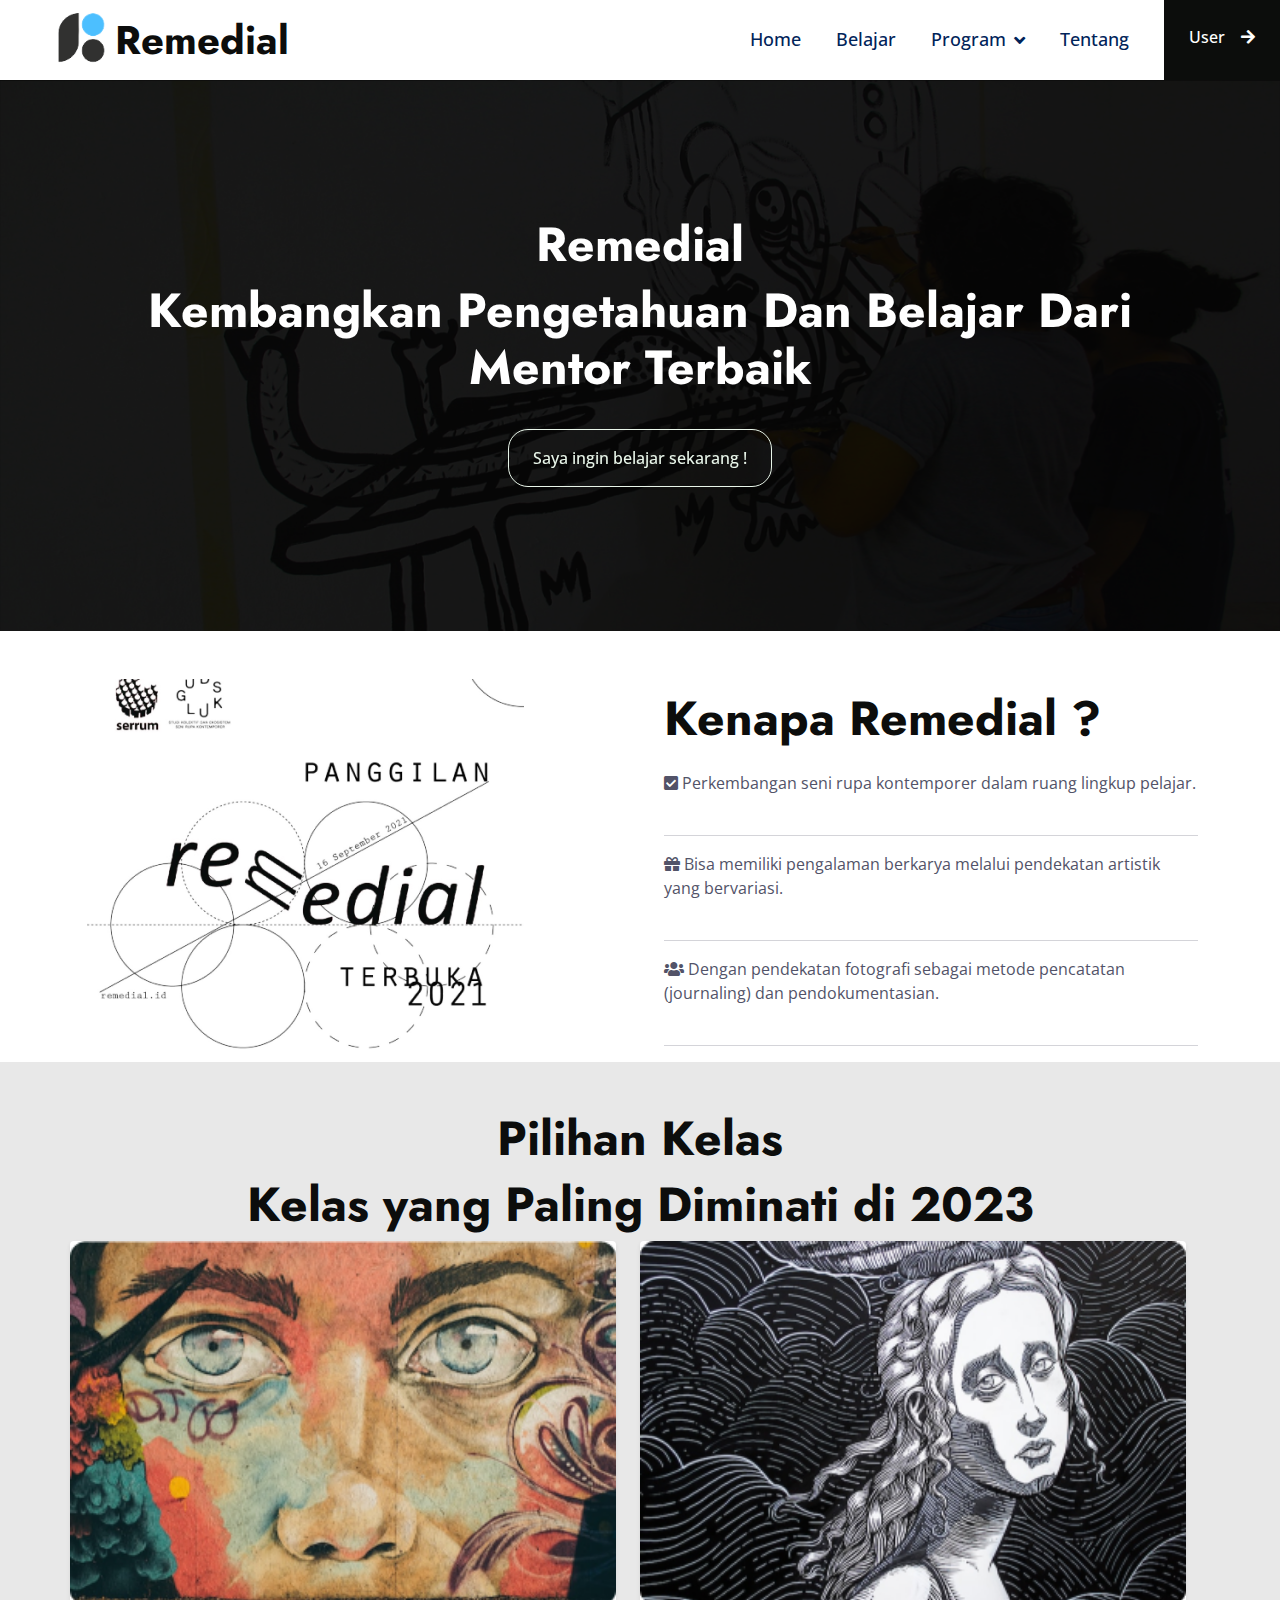
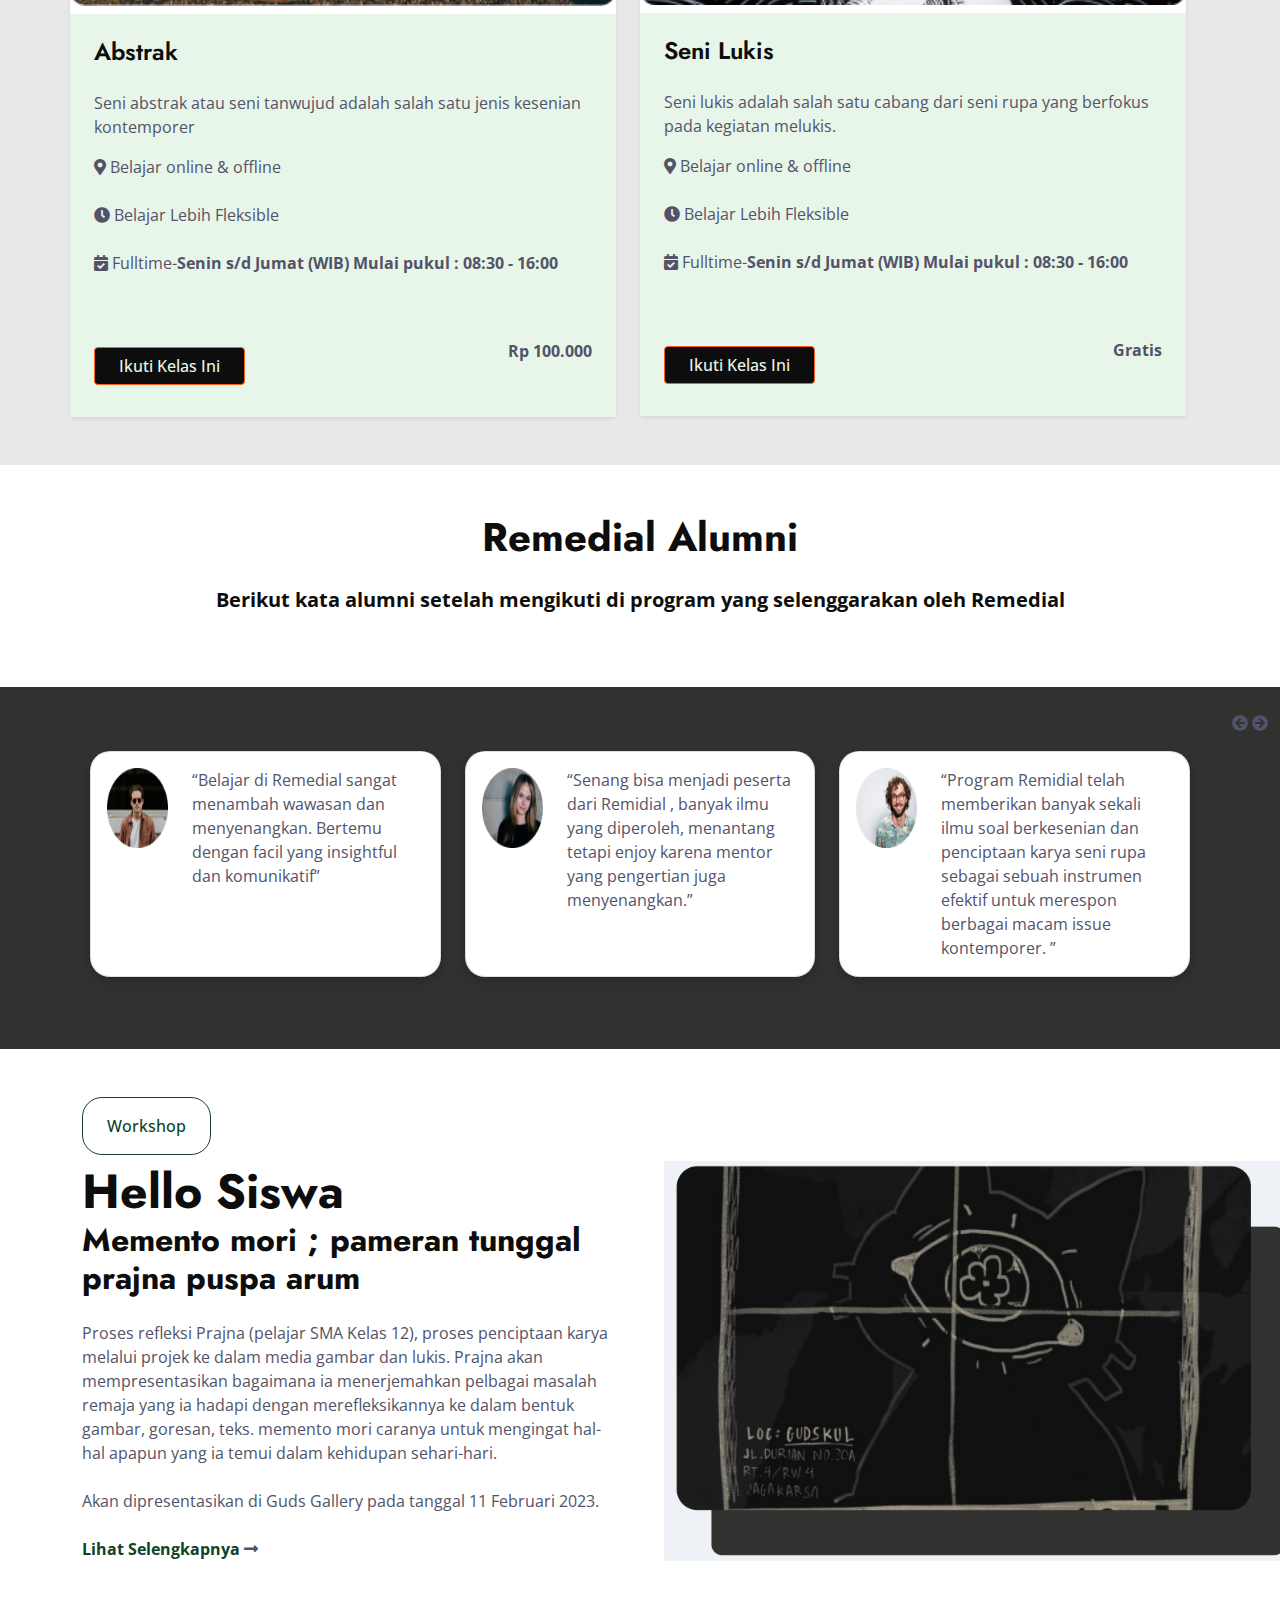
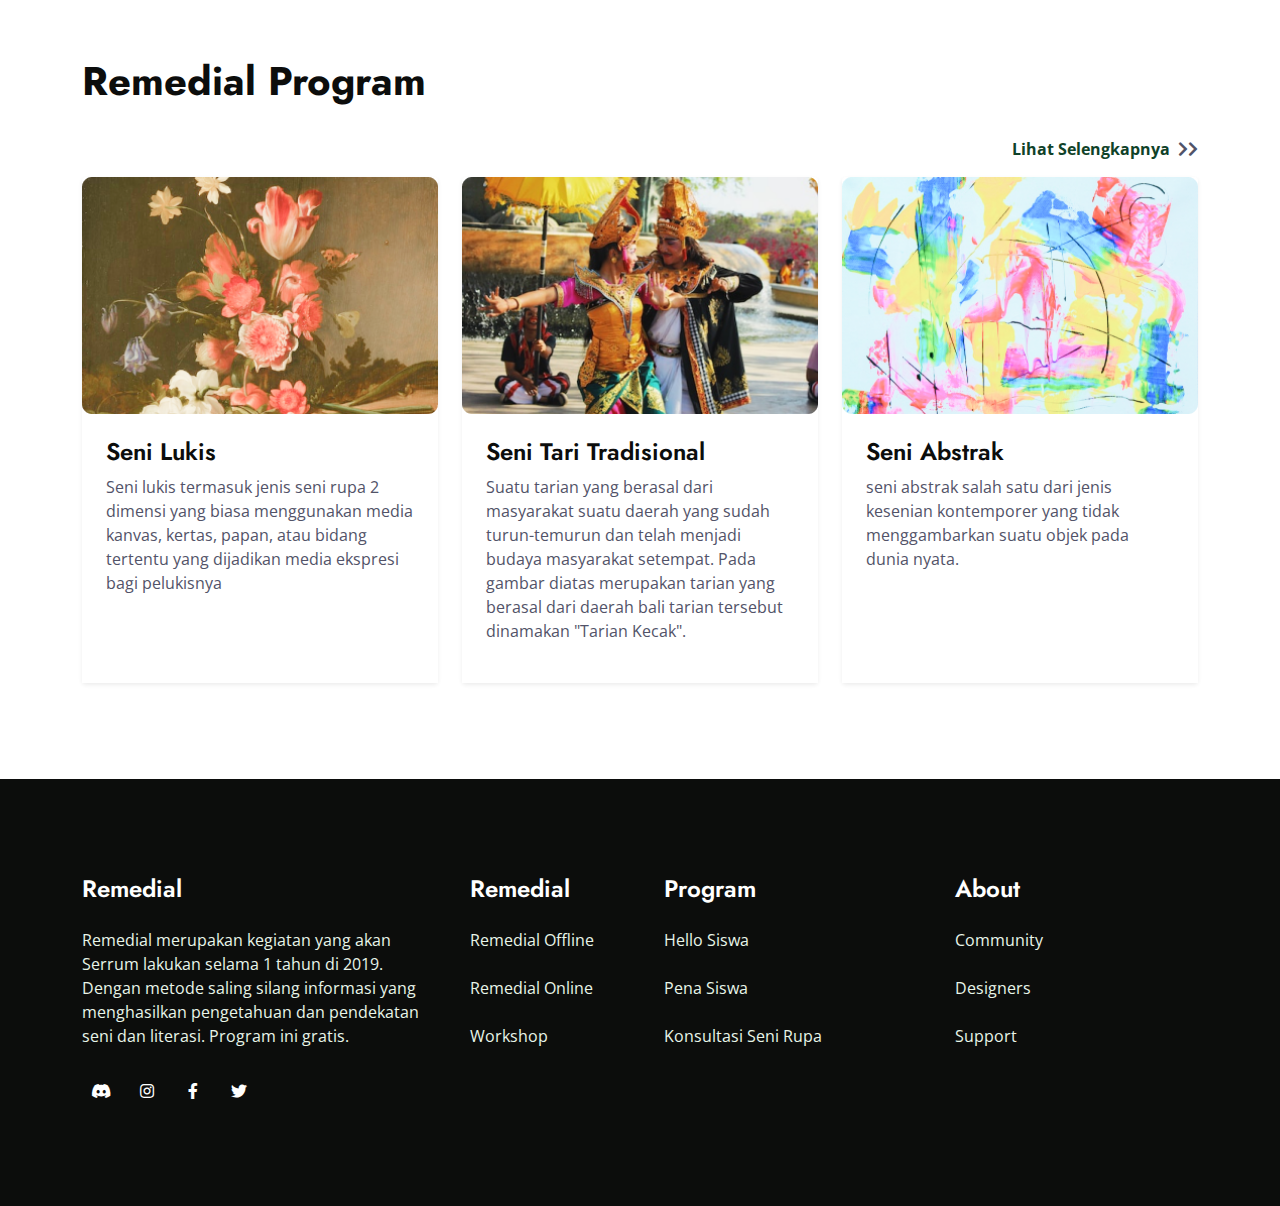
==== commit 25212f67: "merging team file" ====
--- a/Landingpage/remedial/index.html
+++ b/Landingpage/remedial/index.html
@@ -343,7 +343,6 @@
             </div>
         </div>
     </div>
-    <a href="#" style="background-color: #0c0d0c;" class="btn btn-lg btn-primary btn-lg-square rounded-circle back-to-top"><i class="bi bi-arrow-up"></i></a>
     <script src="https://code.jquery.com/jquery-3.4.1.min.js"></script>
     <script src="main.js"></script>
 </body>
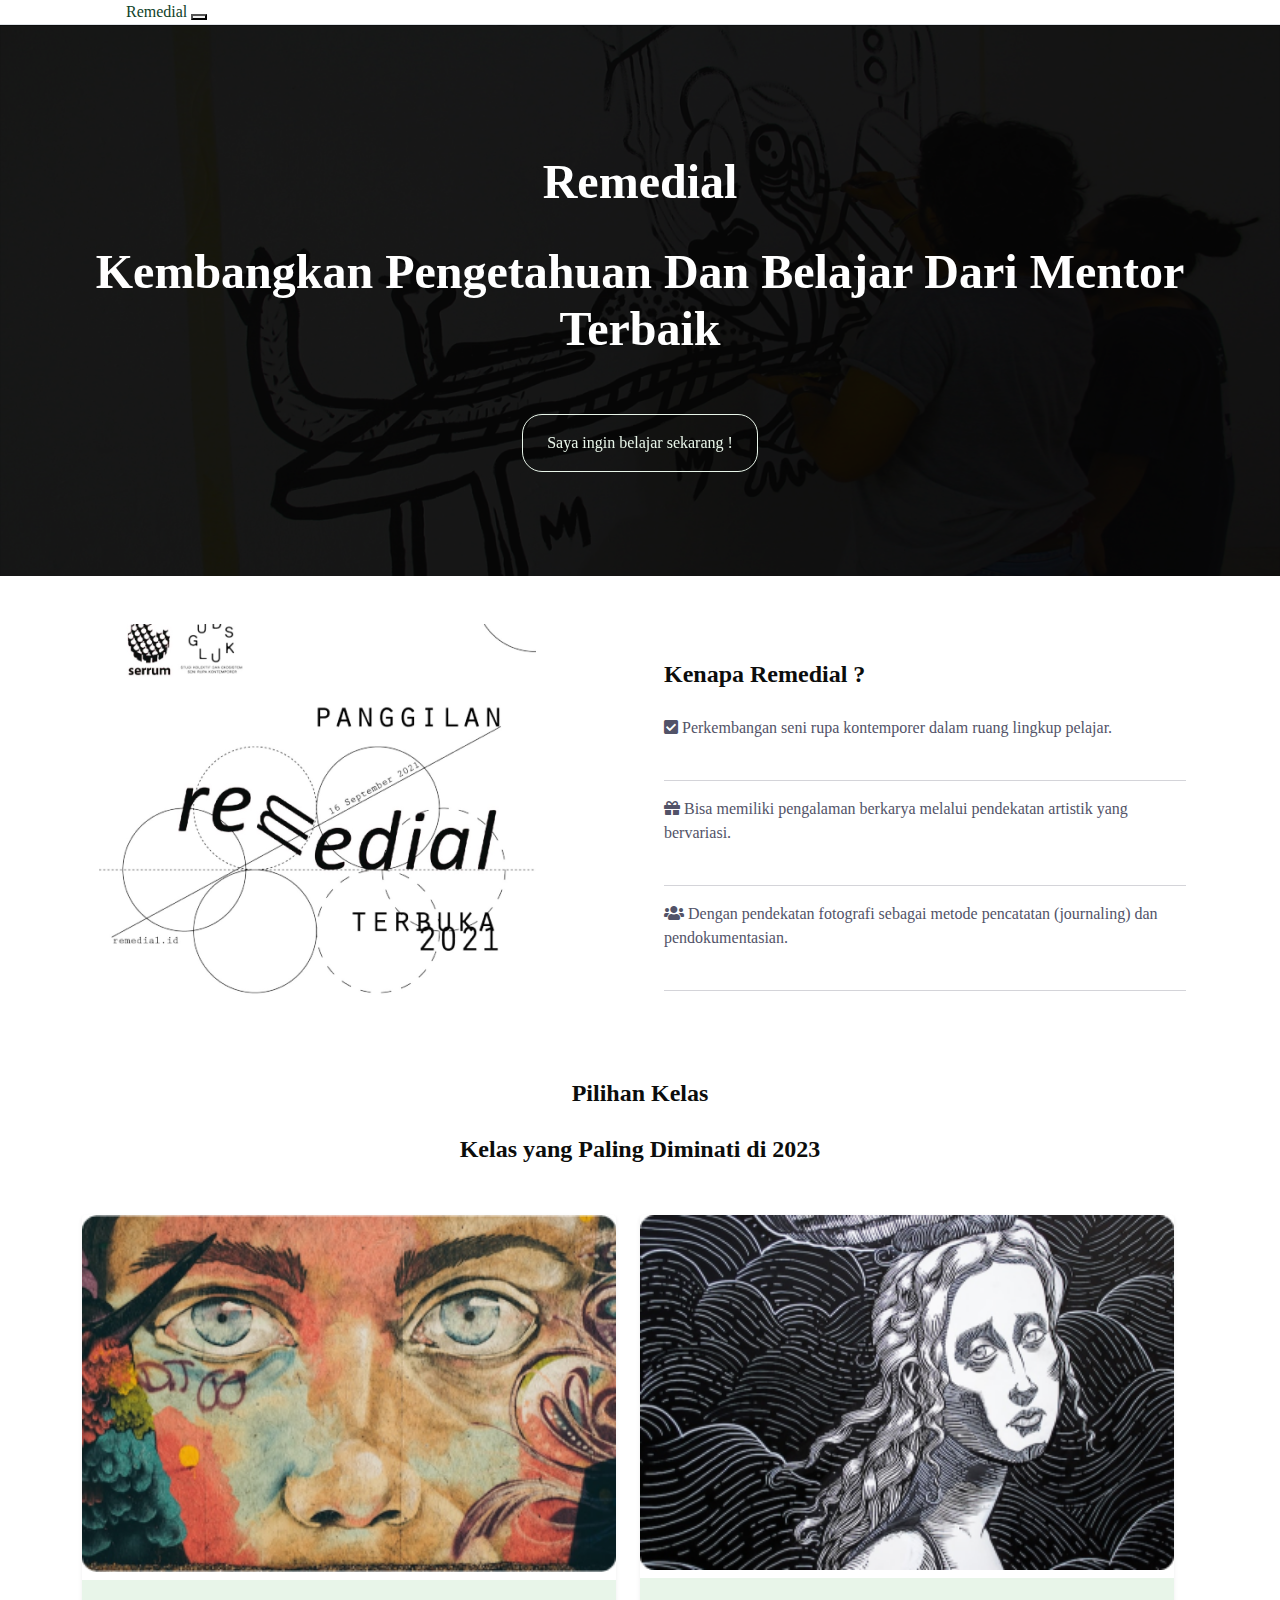
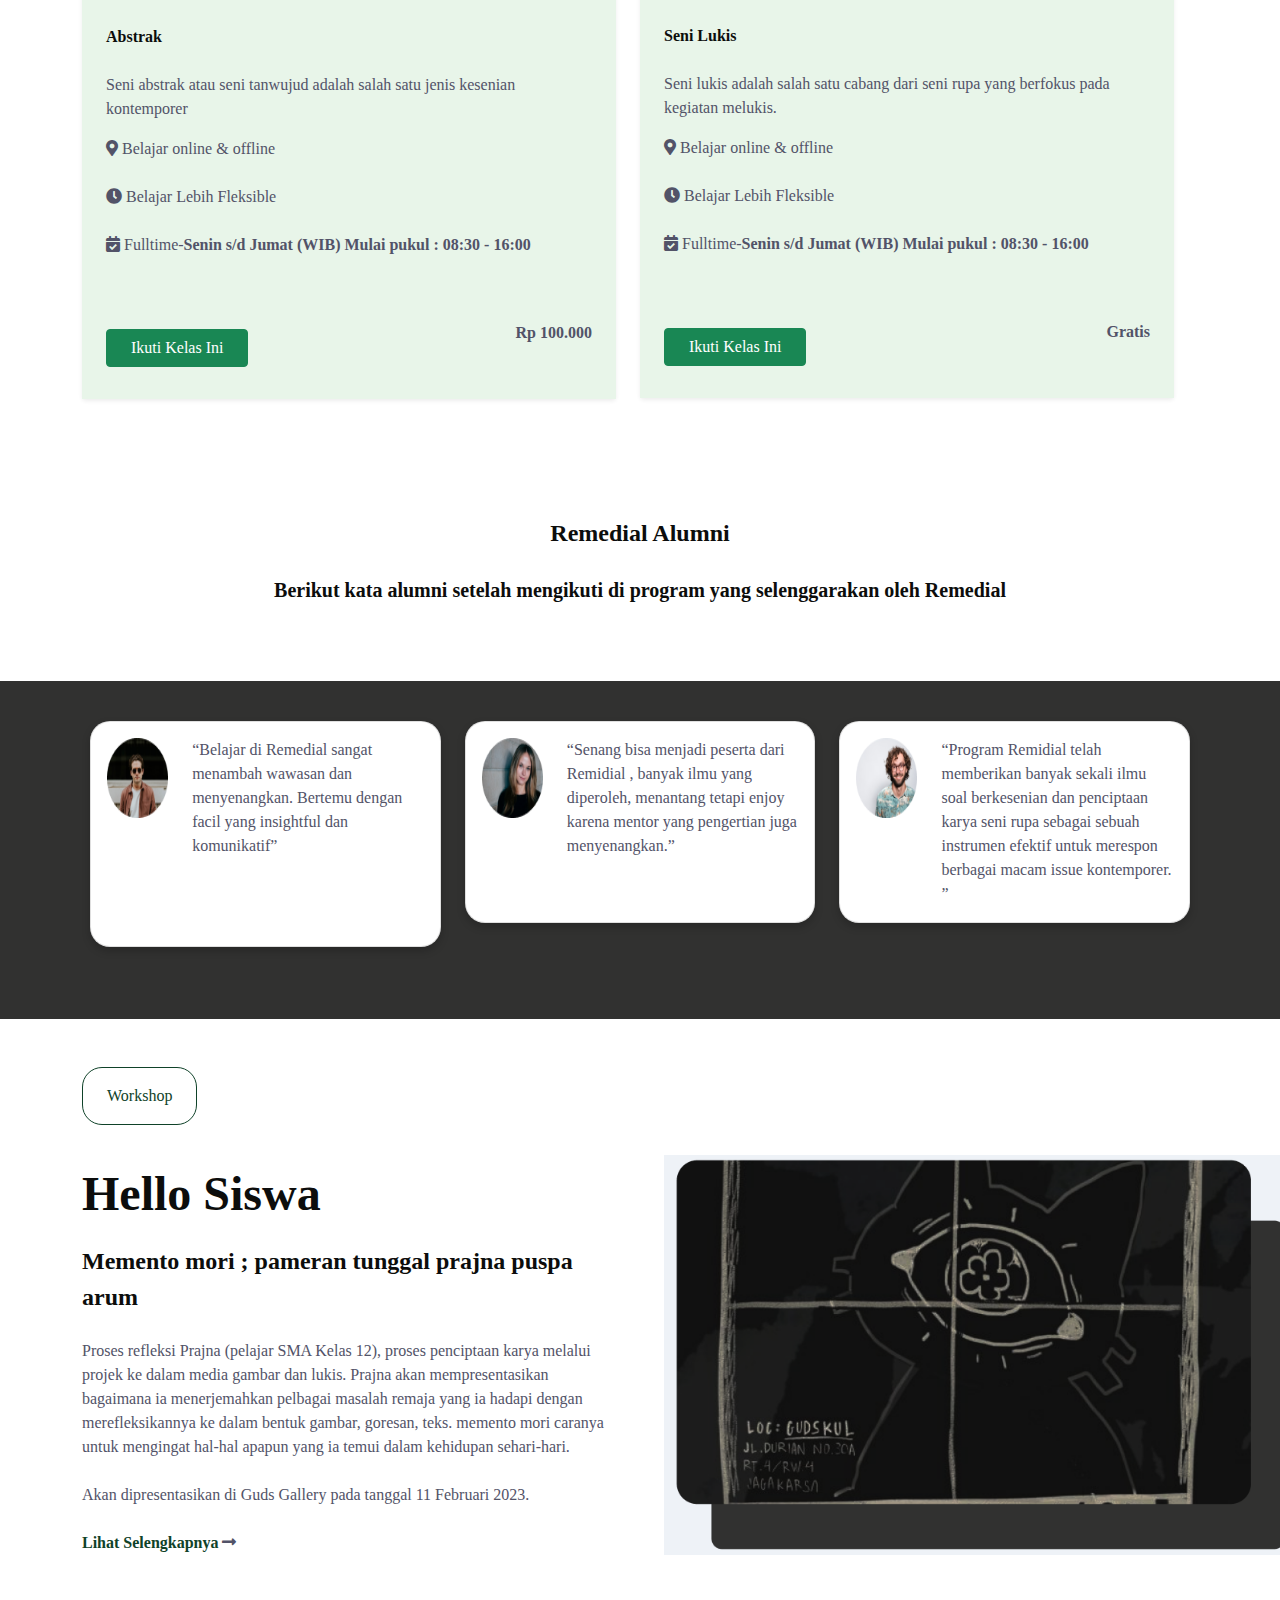
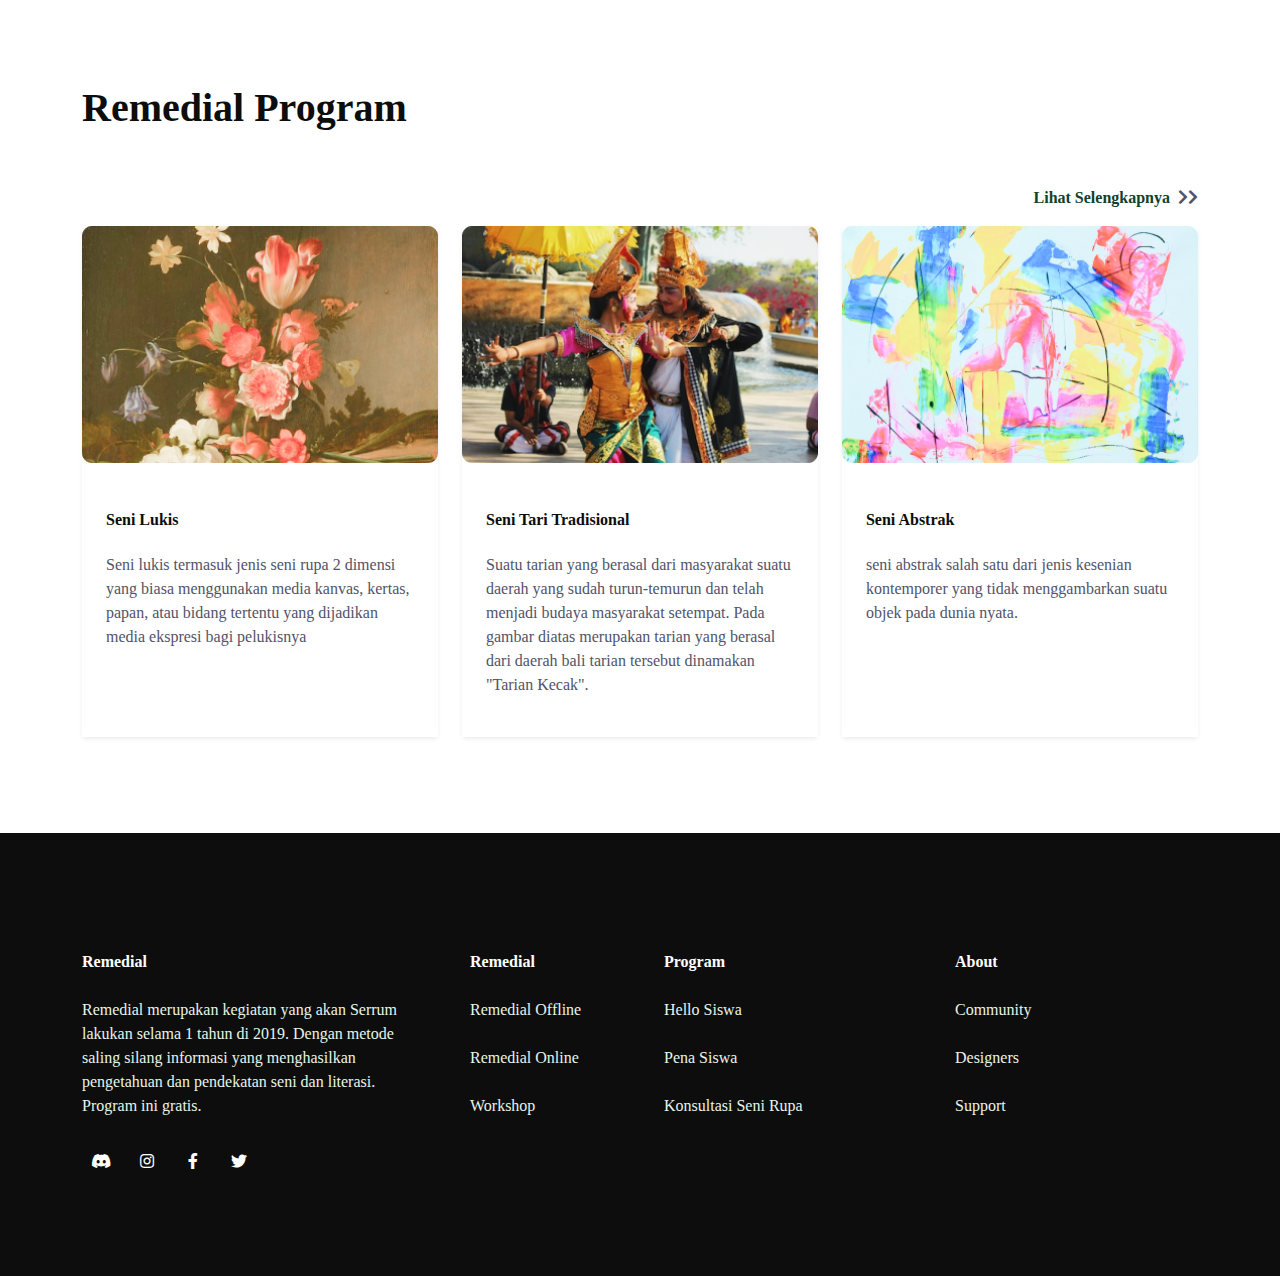
==== commit 978e9cda: "update style" ====
--- a/Landingpage/remedial/index.html
+++ b/Landingpage/remedial/index.html
@@ -10,6 +10,13 @@
     <link href="img/favicon.ico" rel="icon">
     <link rel="preconnect" href="https://fonts.googleapis.com">
     <link rel="preconnect" href="https://fonts.gstatic.com" crossorigin>
+    <link
+      href="https://cdn.jsdelivr.net/npm/bootstrap@5.0.2/dist/css/bootstrap.min.css"
+      rel="stylesheet"
+      integrity="sha384-EVSTQN3/azprG1Anm3QDgpJLIm9Nao0Yz1ztcQTwFspd3yD65VohhpuuCOmLASjC"
+      crossorigin="anonymous"
+    />
+    <link rel="icon" href="../../assets/logo/logonav.png" type="image/x-icon" />
     <link href="https://fonts.googleapis.com/css2?family=Jost:wght@500;600;700&family=Open+Sans:wght@400;500&display=swap" rel="stylesheet">
     <link href="https://cdnjs.cloudflare.com/ajax/libs/font-awesome/5.10.0/css/all.min.css" rel="stylesheet">
     <link href="https://cdn.jsdelivr.net/npm/bootstrap-icons@1.4.1/font/bootstrap-icons.css" rel="stylesheet">
@@ -17,31 +24,60 @@
 </head>
 
 <body>
-    <nav class="navbar navbar-expand-lg bg-white navbar-light sticky-top p-0">
-        <a href="index.html" class="navbar-brand d-flex align-items-center px-4 px-lg-5">
-            <img src="logo.png" style="height:60px;">
-            <h1 class="m-0" style="color: #0c0d0c;">Remedial</h1>
-        </a>
-        <button type="button" class="navbar-toggler me-4" data-bs-toggle="collapse" data-bs-target="#navbarCollapse">
-            <span class="navbar-toggler-icon"></span>
-        </button>
-        <div class="collapse navbar-collapse" id="navbarCollapse">
-            <div class="navbar-nav ms-auto p-4 p-lg-0">
-                <a href="index.html" class="nav-item nav-link active">Home</a>
-                <a href="#" class="nav-item nav-link">Belajar</a>
-                <div class="nav-item dropdown">
-                    <a href="#" class="nav-link dropdown-toggle" data-bs-toggle="dropdown">Program</a>
-                    <div class="dropdown-menu bg-light m-0">
-                        <a href="#" class="dropdown-item">Belajar Seni Lukis</a>
-                        <a href="#" class="dropdown-item">Event</a>
-                    </div>
-                </div>
-                <a href="#" class="nav-item nav-link">Tentang</a>
-            </div>
-            <a href="" class="btn btn py-4 px-lg-4 rounded-0 d-none d-lg-block text-white" style="background-color: #0c0d0c;">User<i class="fa fa-arrow-right ms-3"></i></a>
-        </div>
-    </nav>
-    <div class="container-f p-0 wow fadeIn" data-wow-delay="0.1s">
+    <div class="container-fluid">
+        <div class="row">
+          <nav style="background-color: #313130;"
+          class="navbar navbar-expand-lg navbar-light bg-white border-bottom border-default w-100"
+        >
+          <div class="container">
+            <a class="navbar-brand h-100 text-dark" href="#">
+              <img
+                src="../../assets/logo/logonav.png"
+                alt=""
+                width="20"
+                class="d-inline-block align-text-top me-2"
+              />
+              Remedial</a
+            >
+            <button
+              class="navbar-toggler"
+              type="button"
+              data-bs-toggle="collapse"
+              data-bs-target="#navbarNav"
+              aria-controls="navbarNav"
+              aria-expanded="false"
+              aria-label="Toggle navigation"
+            >
+              <span class="navbar-toggler-icon"></span>
+            </button>
+            <div class="collapse navbar-collapse" id="navbarNav">
+              <ul class="navbar-nav mx-auto">
+                <li class="nav-item mx-2">
+                  <a style="color: white
+                  ;" class="nav-link active text-dark font-weight-bold" aria-current="page" href="#">Home</a>
+                </li>
+                <li class="nav-item mx-2">
+                  <a style="color: white;" class="nav-link text-dark font-weight-bold" href="../../program/program.html">Program</a>
+                </li>
+                <li class="nav-item mx-2">
+                  <a style="color: white;" class="nav-link text-dark font-weight-bold" href="../../blogs/blogs.html">Blogs</a>
+                </li>
+                <li class="nav-item mx-2">
+                  <a style="color: white;" class="nav-link text-dark font-weight-bold" href="../../about/about.html">Tentang</a>
+                </li>
+              </ul>
+
+              <div>
+                <a href="../../login-register/register.html"> <button class="btn btn-white font-weight-bold">Daftar</button></a>
+                <a href="../../login-register/login.html"> <button class="btn btn-success">Masuk</button>
+               </div></a>
+            </div>
+    
+          </div>
+        </nav>
+        </div>
+      </div>
+    <div class="container-f wow fadeIn" data-wow-delay="0.1s">
         <div id="header-carousel" class="carousel slide" data-bs-ride="carousel">
             <div class="carousel-inner">
                 <div class="carousel-item active">
@@ -56,7 +92,7 @@
                                     <h1 class="display-5 text-white animated slideInDown text-center mt-6">Kembangkan Pengetahuan Dan Belajar Dari Mentor Terbaik
                                     </h1>
                                     <br>
-                                    <a class="btn btn-outline-light py-3 px-4 mb-2" style="border-radius: 20px;" href=""> Saya ingin belajar sekarang !</a>
+                                    <a class="btn btn-outline-light py-3 px-4 mb-2" style="border-radius: 20px;" href="../../login-register/register.html"> Saya ingin belajar sekarang !</a>
                                 </div>
                             </div>
                         </div>
@@ -66,14 +102,14 @@
         </div>
     </div>
 
-    <div class="container-xxl py-5">
+    <div class="container-xl py-5">
         <div class="container">
             <div class="row g-5 align-items-end">
-                <div class="col-lg-6 col-md-5 wow fadeInUp" data-wow-delay="0.1s">
+                <div class="col-lg-6 col-md-5  wow fadeInUp" data-wow-delay="0.1s">
                     <img class="img-fluid rounded" data-wow-delay="0.1s" src="image1.png">
                 </div>
                 <div class="col-lg-6 col-md-7 wow fadeInUp" data-wow-delay="0.3s">
-                    <h1 class="display-5 mb-4" style="color: #0c0d0c;">Kenapa Remedial ?</h1>
+                    <h2 class="display mb-4" style="color: #0c0d0c;">Kenapa Remedial ?</h2>
                     <div class=" justify-content-between mb-3">
                         <i class="fa fa-check-square "></i> Perkembangan seni rupa kontemporer dalam ruang lingkup pelajar.
                         <br><br>
@@ -91,12 +127,12 @@
         </div>
     </div>
 
-    <div class="container-xxl" style="background-color: #e8e8e8;">
+    <div class="container">
         <div class="container">
             <div class="row g-5">
                 <div class="col-lg-12 wow fadeInUp text-center" data-wow-delay="0.1s">
-                    <h1 class="display-5 " style="color: #0c0d0c;">Pilihan Kelas</h1>
-                    <h1 class="display-5 mb-6" style="color: #0c0d0c;">Kelas yang Paling Diminati di 2023</h1>
+                    <h2 class="display " style="color: #0c0d0c;">Pilihan Kelas</h2>
+                    <h2 class="display mb-5" style="color: #0c0d0c;">Kelas yang Paling Diminati di 2023</h2>
                 </div>
 
                 <div class="row pb-3">
@@ -117,7 +153,7 @@
                                         Mulai pukul : 08:30 - 16:00</b>
                                 </div>
                                 <br><br>
-                                <a href="" class="btn btn-primary px-4 mx-auto my-2" style="background-color: #0c0d0c ;">Ikuti Kelas Ini</a>
+                                <a href="" class="btn btn-success px-4 mx-auto my-2">Ikuti Kelas Ini</a>
                                 <span class="float-right fa-pull-right"><b> Rp 100.000</b></span>
                             </div>
                         </div>
@@ -139,7 +175,7 @@
                                         Mulai pukul : 08:30 - 16:00</b>
                                 </div>
                                 <br><br>
-                                <a href="" class="btn btn-primary px-4 mx-auto my-2 " style="background-color: #0c0d0c ;">Ikuti Kelas Ini</a>
+                                <a href="" class="btn btn-success px-4 mx-auto my-2">Ikuti Kelas Ini</a>
                                 <span class="float-right fa-pull-right"><b> Gratis</b></span>
                             </div>
                         </div>
@@ -150,14 +186,13 @@
     </div>
     <br><br>
     <div class="text-center pb-2">
-        <h1 class="mb-4" style="color: #0c0d0c;">Remedial Alumni</h1>
+        <h2 class="mb-4" style="color: #0c0d0c;">Remedial Alumni</h2>
         <p class="fs-5 fw-bold" style="color: #0c0d0c;">Berikut kata alumni setelah mengikuti di program yang selenggarakan oleh Remedial</p>
     </div>
     <br><br>
     <div class="container-xxl" style="background-color: #313130;">
         <br>
         <p align="right">
-            </span><i class="fas fa-arrow-circle-left"></i> <i class="fas fa-arrow-circle-right"></i>
         </p>
         <div class="container">
             <div class="row g-5">
@@ -343,8 +378,11 @@
             </div>
         </div>
     </div>
-    <script src="https://code.jquery.com/jquery-3.4.1.min.js"></script>
-    <script src="main.js"></script>
+    <script
+    src="https://cdn.jsdelivr.net/npm/bootstrap@5.0.2/dist/js/bootstrap.bundle.min.js"
+    integrity="sha384-MrcW6ZMFYlzcLA8Nl+NtUVF0sA7MsXsP1UyJoMp4YLEuNSfAP+JcXn/tWtIaxVXM"
+    crossorigin="anonymous"
+  ></script>
 </body>
 
 </html>--- a/Landingpage/remedial/style.css
+++ b/Landingpage/remedial/style.css
@@ -1,314 +1,231 @@
 :root {
-    --bs-blue: #0d6efd;
-    --bs-indigo: #6610f2;
-    --bs-purple: #6f42c1;
-    --bs-pink: #d63384;
-    --bs-red: #dc3545;
-    --bs-orange: #fd7e14;
-    --bs-yellow: #ffc107;
-    --bs-green: #198754;
-    --bs-teal: #20c997;
-    --bs-cyan: #00235b;
-    --bs-white: #fff;
-    --bs-gray: #6c757d;
-    --bs-gray-dark: #343a40;
-    --bs-primary: #fd5b1b;
-    --bs-secondary: #525368;
-    --bs-success: #198754;
-    --bs-info: #00235b;
-    --bs-warning: #ffc107;
-    --bs-danger: #dc3545;
-    --bs-light: #E8F5E9;
-    --bs-dark: #0F4229;
-    --bs-font-sans-serif: system-ui, -apple-system, "Segoe UI", Roboto, "Helvetica Neue", Arial, "Noto Sans", "Liberation Sans", sans-serif, "Apple Color Emoji", "Segoe UI Emoji", "Segoe UI Symbol", "Noto Color Emoji";
-    --bs-font-monospace: SFMono-Regular, Menlo, Monaco, Consolas, "Liberation Mono", "Courier New", monospace;
-    --bs-gradient: linear-gradient(180deg, rgba(255, 255, 255, 0.15), rgba(255, 255, 255, 0))
+  --bs-blue: #0d6efd;
+  --bs-indigo: #6610f2;
+  --bs-purple: #6f42c1;
+  --bs-pink: #d63384;
+  --bs-red: #dc3545;
+  --bs-orange: #fd7e14;
+  --bs-yellow: #ffc107;
+  --bs-green: #198754;
+  --bs-teal: #20c997;
+  --bs-cyan: #00235b;
+  --bs-white: #fff;
+  --bs-gray: #6c757d;
+  --bs-gray-dark: #343a40;
+  --bs-primary: #fd5b1b;
+  --bs-secondary: #525368;
+  --bs-success: #198754;
+  --bs-info: #00235b;
+  --bs-warning: #ffc107;
+  --bs-danger: #dc3545;
+  --bs-light: #e8f5e9;
+  --bs-dark: #0f4229;
+  --bs-gradient: linear-gradient(
+    180deg,
+    rgba(255, 255, 255, 0.15),
+    rgba(255, 255, 255, 0)
+  );
 }
 
 *,
 *::before,
 *::after {
-    box-sizing: border-box
+  box-sizing: border-box;
 }
 
 @media (prefers-reduced-motion: no-preference) {
-     :root {
-        scroll-behavior: smooth
-    }
+  :root {
+    scroll-behavior: smooth;
+  }
 }
 
 body {
-    margin: 0;
-    font-family: "Open Sans", sans-serif;
-    font-size: 1rem;
-    font-weight: 400;
-    line-height: 1.5;
-    color: #525368;
-    background-color: #fff;
-    -webkit-text-size-adjust: 100%;
-    -webkit-tap-highlight-color: rgba(0, 0, 0, 0)
+  margin: 0;
+  font-size: 1rem;
+  font-weight: 400;
+  line-height: 1.5;
+  color: #525368;
+  background-color: #fff;
+  -webkit-text-size-adjust: 100%;
+  -webkit-tap-highlight-color: rgba(0, 0, 0, 0);
 }
 
 hr {
-    margin: 1rem 0;
-    color: inherit;
-    background-color: currentColor;
-    border: 0;
-    opacity: .25
+  margin: 1rem 0;
+  color: inherit;
+  background-color: currentColor;
+  border: 0;
+  opacity: 0.25;
 }
 
 hr:not([size]) {
-    height: 1px
-}
-
-h1,
-.h1,
-h2,
-.h2,
-h3,
-.h3,
-h4,
-.h4,
-h5,
-.h5,
-h6,
-.h6 {
-    margin-top: 0;
-    margin-bottom: .5rem;
-    font-family: "Jost", sans-serif;
-    font-weight: 700;
-    line-height: 1.2;
-    color: #0F4229
-}
-
-h1,
-.h1 {
-    font-size: calc(1.375rem + 1.5vw)
+  height: 1px;
 }
 
 @media (min-width: 1200px) {
-    h1,
-    .h1 {
-        font-size: 2.5rem
-    }
-}
-
-h2,
-.h2 {
-    font-size: calc(1.325rem + .9vw)
-}
-
-@media (min-width: 1200px) {
-    h2,
-    .h2 {
-        font-size: 2rem
-    }
-}
-
-h3,
-.h3 {
-    font-size: calc(1.3rem + .6vw)
-}
-
-@media (min-width: 1200px) {
-    h3,
-    .h3 {
-        font-size: 1.75rem
-    }
-}
-
-h4,
-.h4 {
-    font-size: calc(1.275rem + .3vw)
-}
-
-@media (min-width: 1200px) {
-    h4,
-    .h4 {
-        font-size: 1.5rem
-    }
-}
-
-h5,
-.h5 {
-    font-size: 1.25rem
-}
-
-h6,
-.h6 {
-    font-size: 1rem
-}
-
-p {
-    margin-top: 0;
-    margin-bottom: 1rem
-}
-
-abbr[title],
-abbr[data-bs-original-title] {
-    text-decoration: underline dotted;
-    cursor: help;
-    text-decoration-skip-ink: none
+  h1,
+  .h1 {
+    font-size: 2.5rem;
+  }
 }
 
 address {
-    margin-bottom: 1rem;
-    font-style: normal;
-    line-height: inherit
+  margin-bottom: 1rem;
+  font-style: normal;
+  line-height: inherit;
 }
 
 ol,
 ul {
-    padding-left: 2rem
+  padding-left: 2rem;
 }
 
 ol,
 ul,
 dl {
-    margin-top: 0;
-    margin-bottom: 1rem
+  margin-top: 0;
+  margin-bottom: 1rem;
 }
 
 ol ol,
 ul ul,
 ol ul,
 ul ol {
-    margin-bottom: 0
+  margin-bottom: 0;
 }
 
 dt {
-    font-weight: 700
+  font-weight: 700;
 }
 
 dd {
-    margin-bottom: .5rem;
-    margin-left: 0
+  margin-bottom: 0.5rem;
+  margin-left: 0;
 }
 
 blockquote {
-    margin: 0 0 1rem
+  margin: 0 0 1rem;
 }
 
 b,
 strong {
-    font-weight: bolder
+  font-weight: bolder;
 }
 
 small,
 .small {
-    font-size: .875em
+  font-size: 0.875em;
 }
 
 mark,
 .mark {
-    padding: .2em;
-    background-color: #fcf8e3
+  padding: 0.2em;
+  background-color: #fcf8e3;
 }
 
 sub,
 sup {
-    position: relative;
-    font-size: .75em;
-    line-height: 0;
-    vertical-align: baseline
+  position: relative;
+  font-size: 0.75em;
+  line-height: 0;
+  vertical-align: baseline;
 }
 
 sub {
-    bottom: -.25em
+  bottom: -0.25em;
 }
 
 sup {
-    top: -.5em
+  top: -0.5em;
 }
 
 a {
-    color: #fd5b1b;
-    text-decoration: none
+  color: #fd5b1b;
+  text-decoration: none;
 }
 
 a:hover {
-    color: #2a722d
+  color: #2a722d;
 }
 
 a:not([href]):not([class]),
 a:not([href]):not([class]):hover {
-    color: inherit;
-    text-decoration: none
+  color: inherit;
+  text-decoration: none;
 }
 
 pre,
 code,
 kbd,
 samp {
-    font-family: var(--bs-font-monospace);
-    font-size: 1em;
-    direction: ltr/* rtl:ignore */
-    ;
-    unicode-bidi: bidi-override
+  font-family: var(--bs-font-monospace);
+  font-size: 1em;
+  direction: ltr /* rtl:ignore */;
+  unicode-bidi: bidi-override;
 }
 
 pre {
-    display: block;
-    margin-top: 0;
-    margin-bottom: 1rem;
-    overflow: auto;
-    font-size: .875em
+  display: block;
+  margin-top: 0;
+  margin-bottom: 1rem;
+  overflow: auto;
+  font-size: 0.875em;
 }
 
 pre code {
-    font-size: inherit;
-    color: inherit;
-    word-break: normal
+  font-size: inherit;
+  color: inherit;
+  word-break: normal;
 }
 
 code {
-    font-size: .875em;
-    color: #d63384;
-    word-wrap: break-word
-}
-
-a>code {
-    color: inherit
+  font-size: 0.875em;
+  color: #d63384;
+  word-wrap: break-word;
+}
+
+a > code {
+  color: inherit;
 }
 
 kbd {
-    padding: .2rem .4rem;
-    font-size: .875em;
-    color: #fff;
-    background-color: #212529;
-    border-radius: 4px
+  padding: 0.2rem 0.4rem;
+  font-size: 0.875em;
+  color: #fff;
+  background-color: #212529;
+  border-radius: 4px;
 }
 
 kbd kbd {
-    padding: 0;
-    font-size: 1em;
-    font-weight: 700
+  padding: 0;
+  font-size: 1em;
+  font-weight: 700;
 }
 
 figure {
-    margin: 0 0 1rem
+  margin: 0 0 1rem;
 }
 
 img,
 svg {
-    vertical-align: middle
+  vertical-align: middle;
 }
 
 table {
-    caption-side: bottom;
-    border-collapse: collapse
+  caption-side: bottom;
+  border-collapse: collapse;
 }
 
 caption {
-    padding-top: .5rem;
-    padding-bottom: .5rem;
-    color: #6c757d;
-    text-align: left
+  padding-top: 0.5rem;
+  padding-bottom: 0.5rem;
+  color: #6c757d;
+  text-align: left;
 }
 
 th {
-    text-align: inherit;
-    text-align: -webkit-match-parent
+  text-align: inherit;
+  text-align: -webkit-match-parent;
 }
 
 thead,
@@ -317,21 +234,21 @@
 tr,
 td,
 th {
-    border-color: inherit;
-    border-style: solid;
-    border-width: 0
+  border-color: inherit;
+  border-style: solid;
+  border-width: 0;
 }
 
 label {
-    display: inline-block
+  display: inline-block;
 }
 
 button {
-    border-radius: 0
+  border-radius: 0;
 }
 
 button:focus:not(:focus-visible) {
-    outline: 0
+  outline: 0;
 }
 
 input,
@@ -339,80 +256,80 @@
 select,
 optgroup,
 textarea {
-    margin: 0;
-    font-family: inherit;
-    font-size: inherit;
-    line-height: inherit
+  margin: 0;
+  font-family: inherit;
+  font-size: inherit;
+  line-height: inherit;
 }
 
 button,
 select {
-    text-transform: none
+  text-transform: none;
 }
 
 [role="button"] {
-    cursor: pointer
+  cursor: pointer;
 }
 
 select {
-    word-wrap: normal
+  word-wrap: normal;
 }
 
 select:disabled {
-    opacity: 1
+  opacity: 1;
 }
 
 [list]::-webkit-calendar-picker-indicator {
-    display: none
+  display: none;
 }
 
 button,
 [type="button"],
 [type="reset"],
 [type="submit"] {
-    -webkit-appearance: button
+  -webkit-appearance: button;
 }
 
 button:not(:disabled),
 [type="button"]:not(:disabled),
 [type="reset"]:not(:disabled),
 [type="submit"]:not(:disabled) {
-    cursor: pointer
+  cursor: pointer;
 }
 
 ::-moz-focus-inner {
-    padding: 0;
-    border-style: none
+  padding: 0;
+  border-style: none;
 }
 
 textarea {
-    resize: vertical
+  resize: vertical;
 }
 
 fieldset {
-    min-width: 0;
-    padding: 0;
-    margin: 0;
-    border: 0
+  min-width: 0;
+  padding: 0;
+  margin: 0;
+  border: 0;
 }
 
 legend {
-    float: left;
-    width: 100%;
-    padding: 0;
-    margin-bottom: .5rem;
-    font-size: calc(1.275rem + .3vw);
-    line-height: inherit
+  float: left;
+  width: 100%;
+  padding: 0;
+  margin-bottom: 0.5rem;
+  font-size: calc(1.275rem + 0.3vw);
+  line-height: inherit;
 }
 
 @media (min-width: 1200px) {
-    legend {
-        font-size: 1.5rem
-    }
-}
-
-legend+* {
-    clear: left
+  legend {
+    font-size: 1.5rem;
+  }
+}
+
+legend + * {
+  clear: left;
 }
 
 ::-webkit-datetime-edit-fields-wrapper,
@@ -422,202 +339,202 @@
 ::-webkit-datetime-edit-day-field,
 ::-webkit-datetime-edit-month-field,
 ::-webkit-datetime-edit-year-field {
-    padding: 0
+  padding: 0;
 }
 
 ::-webkit-inner-spin-button {
-    height: auto
+  height: auto;
 }
 
 [type="search"] {
-    outline-offset: -2px;
-    -webkit-appearance: textfield
+  outline-offset: -2px;
+  -webkit-appearance: textfield;
 }
 
 ::-webkit-search-decoration {
-    -webkit-appearance: none
+  -webkit-appearance: none;
 }
 
 ::-webkit-color-swatch-wrapper {
-    padding: 0
+  padding: 0;
 }
 
 ::file-selector-button {
-    font: inherit
+  font: inherit;
 }
 
 ::-webkit-file-upload-button {
-    font: inherit;
-    -webkit-appearance: button
+  font: inherit;
+  -webkit-appearance: button;
 }
 
 output {
-    display: inline-block
+  display: inline-block;
 }
 
 iframe {
-    border: 0
+  border: 0;
 }
 
 summary {
-    display: list-item;
-    cursor: pointer
+  display: list-item;
+  cursor: pointer;
 }
 
 progress {
-    vertical-align: baseline
+  vertical-align: baseline;
 }
 
 [hidden] {
-    display: none !important
+  display: none !important;
 }
 
 .lead {
-    font-size: 1.25rem;
-    font-weight: 300
+  font-size: 1.25rem;
+  font-weight: 300;
 }
 
 .display-1 {
-    font-size: calc(1.625rem + 4.5vw);
-    font-weight: 700;
-    line-height: 1.2
+  font-size: calc(1.625rem + 4.5vw);
+  font-weight: 700;
+  line-height: 1.2;
 }
 
 @media (min-width: 1200px) {
-    .display-1 {
-        font-size: 5rem
-    }
+  .display-1 {
+    font-size: 5rem;
+  }
 }
 
 .display-2 {
-    font-size: calc(1.575rem + 3.9vw);
-    font-weight: 700;
-    line-height: 1.2
+  font-size: calc(1.575rem + 3.9vw);
+  font-weight: 700;
+  line-height: 1.2;
 }
 
 @media (min-width: 1200px) {
-    .display-2 {
-        font-size: 4.5rem
-    }
+  .display-2 {
+    font-size: 4.5rem;
+  }
 }
 
 .display-3 {
-    font-size: calc(1.525rem + 3.3vw);
-    font-weight: 700;
-    line-height: 1.2
+  font-size: calc(1.525rem + 3.3vw);
+  font-weight: 700;
+  line-height: 1.2;
 }
 
 @media (min-width: 1200px) {
-    .display-3 {
-        font-size: 4rem
-    }
+  .display-3 {
+    font-size: 4rem;
+  }
 }
 
 .display-4 {
-    font-size: calc(1.475rem + 2.7vw);
-    font-weight: 700;
-    line-height: 1.2
+  font-size: calc(1.475rem + 2.7vw);
+  font-weight: 700;
+  line-height: 1.2;
 }
 
 @media (min-width: 1200px) {
-    .display-4 {
-        font-size: 3.5rem
-    }
+  .display-4 {
+    font-size: 3.5rem;
+  }
 }
 
 .display-5 {
-    font-size: calc(1.425rem + 2.1vw);
-    font-weight: 700;
-    line-height: 1.2
+  font-size: calc(1.425rem + 2.1vw);
+  font-weight: 700;
+  line-height: 1.2;
 }
 
 @media (min-width: 1200px) {
-    .display-5 {
-        font-size: 3rem
-    }
+  .display-5 {
+    font-size: 3rem;
+  }
 }
 
 .display-6 {
-    font-size: calc(1.375rem + 1.5vw);
-    font-weight: 700;
-    line-height: 1.2
+  font-size: calc(1.375rem + 1.5vw);
+  font-weight: 700;
+  line-height: 1.2;
 }
 
 @media (min-width: 1200px) {
-    .display-6 {
-        font-size: 2.5rem
-    }
+  .display-6 {
+    font-size: 2.5rem;
+  }
 }
 
 .list-unstyled {
-    padding-left: 0;
-    list-style: none
+  padding-left: 0;
+  list-style: none;
 }
 
 .list-inline {
-    padding-left: 0;
-    list-style: none
+  padding-left: 0;
+  list-style: none;
 }
 
 .list-inline-item {
-    display: inline-block
+  display: inline-block;
 }
 
 .list-inline-item:not(:last-child) {
-    margin-right: .5rem
+  margin-right: 0.5rem;
 }
 
 .initialism {
-    font-size: .875em;
-    text-transform: uppercase
+  font-size: 0.875em;
+  text-transform: uppercase;
 }
 
 .blockquote {
-    margin-bottom: 1rem;
-    font-size: 1.25rem
-}
-
-.blockquote>:last-child {
-    margin-bottom: 0
+  margin-bottom: 1rem;
+  font-size: 1.25rem;
+}
+
+.blockquote > :last-child {
+  margin-bottom: 0;
 }
 
 .blockquote-footer {
-    margin-top: -1rem;
-    margin-bottom: 1rem;
-    font-size: .875em;
-    color: #6c757d
+  margin-top: -1rem;
+  margin-bottom: 1rem;
+  font-size: 0.875em;
+  color: #6c757d;
 }
 
 .blockquote-footer::before {
-    content: "\2014\00A0"
+  content: "\2014\00A0";
 }
 
 .img-fluid {
-    max-width: 100%;
-    height: auto
+  max-width: 100%;
+  height: auto;
 }
 
 .img-thumbnail {
-    padding: .25rem;
-    background-color: #fff;
-    border: 1px solid #dee2e6;
-    border-radius: 4px;
-    max-width: 100%;
-    height: auto
+  padding: 0.25rem;
+  background-color: #fff;
+  border: 1px solid #dee2e6;
+  border-radius: 4px;
+  max-width: 100%;
+  height: auto;
 }
 
 .figure {
-    display: inline-block
+  display: inline-block;
 }
 
 .figure-img {
-    margin-bottom: .5rem;
-    line-height: 1
+  margin-bottom: 0.5rem;
+  line-height: 1;
 }
 
 .figure-caption {
-    font-size: .875em;
-    color: #6c757d
+  font-size: 0.875em;
+  color: #6c757d;
 }
 
 .container,
@@ -627,10594 +544,10147 @@
 .container-lg,
 .container-xl,
 .container-xxl {
-    width: 100%;
-    padding-right: var(--bs-gutter-x, .75rem);
-    padding-left: var(--bs-gutter-x, .75rem);
-    margin-right: auto;
-    margin-left: auto
+  width: 100%;
+  padding-right: var(--bs-gutter-x, 0.75rem);
+  padding-left: var(--bs-gutter-x, 0.75rem);
+  margin-right: auto;
+  margin-left: auto;
 }
 
 @media (min-width: 576px) {
-    .container,
-    .container-sm {
-        max-width: 540px
-    }
+  .container,
+  .container-sm {
+    max-width: 540px;
+  }
 }
 
 @media (min-width: 768px) {
-    .container,
-    .container-sm,
-    .container-md {
-        max-width: 720px
-    }
+  .container,
+  .container-sm,
+  .container-md {
+    max-width: 720px;
+  }
 }
 
 @media (min-width: 992px) {
-    .container,
-    .container-sm,
-    .container-md,
-    .container-lg {
-        max-width: 960px
-    }
+  .container,
+  .container-sm,
+  .container-md,
+  .container-lg {
+    max-width: 960px;
+  }
 }
 
 @media (min-width: 1200px) {
-    .container,
-    .container-sm,
-    .container-md,
-    .container-lg,
-    .container-xl {
-        max-width: 1140px
-    }
+  .container,
+  .container-sm,
+  .container-md,
+  .container-lg,
+  .container-xl {
+    max-width: 1140px;
+  }
 }
 
 @media (min-width: 1400px) {
-    .container,
-    .container-sm,
-    .container-md,
-    .container-lg,
-    .container-xl,
-    .container-xxl {
-        max-width: 1320px
-    }
+  .container,
+  .container-sm,
+  .container-md,
+  .container-lg,
+  .container-xl,
+  .container-xxl {
+    max-width: 1320px;
+  }
 }
 
 .row {
-    --bs-gutter-x: 1.5rem;
-    --bs-gutter-y: 0;
-    display: flex;
-    flex-wrap: wrap;
-    margin-top: calc(var(--bs-gutter-y) * -1);
-    margin-right: calc(var(--bs-gutter-x) / -2);
-    margin-left: calc(var(--bs-gutter-x) / -2)
-}
-
-.row>* {
-    flex-shrink: 0;
-    width: 100%;
-    max-width: 100%;
-    padding-right: calc(var(--bs-gutter-x) / 2);
-    padding-left: calc(var(--bs-gutter-x) / 2);
-    margin-top: var(--bs-gutter-y)
+  --bs-gutter-x: 1.5rem;
+  --bs-gutter-y: 0;
+  display: flex;
+  flex-wrap: wrap;
+  margin-top: calc(var(--bs-gutter-y) * -1);
+  margin-right: calc(var(--bs-gutter-x) / -2);
+  margin-left: calc(var(--bs-gutter-x) / -2);
+}
+
+.row > * {
+  flex-shrink: 0;
+  width: 100%;
+  max-width: 100%;
+  padding-right: calc(var(--bs-gutter-x) / 2);
+  padding-left: calc(var(--bs-gutter-x) / 2);
+  margin-top: var(--bs-gutter-y);
 }
 
 .col {
-    flex: 1 0 0%
-}
-
-.row-cols-auto>* {
-    flex: 0 0 auto;
-    width: auto
-}
-
-.row-cols-1>* {
-    flex: 0 0 auto;
-    width: 100%
-}
-
-.row-cols-2>* {
-    flex: 0 0 auto;
-    width: 50%
-}
-
-.row-cols-3>* {
-    flex: 0 0 auto;
-    width: 33.33333%
-}
-
-.row-cols-4>* {
-    flex: 0 0 auto;
-    width: 25%
-}
-
-.row-cols-5>* {
-    flex: 0 0 auto;
-    width: 20%
-}
-
-.row-cols-6>* {
-    flex: 0 0 auto;
-    width: 16.66667%
+  flex: 1 0 0%;
+}
+
+.row-cols-auto > * {
+  flex: 0 0 auto;
+  width: auto;
+}
+
+.row-cols-1 > * {
+  flex: 0 0 auto;
+  width: 100%;
+}
+
+.row-cols-2 > * {
+  flex: 0 0 auto;
+  width: 50%;
+}
+
+.row-cols-3 > * {
+  flex: 0 0 auto;
+  width: 33.33333%;
+}
+
+.row-cols-4 > * {
+  flex: 0 0 auto;
+  width: 25%;
+}
+
+.row-cols-5 > * {
+  flex: 0 0 auto;
+  width: 20%;
+}
+
+.row-cols-6 > * {
+  flex: 0 0 auto;
+  width: 16.66667%;
 }
 
 .col-auto {
-    flex: 0 0 auto;
-    width: auto
+  flex: 0 0 auto;
+  width: auto;
 }
 
 .col-1 {
-    flex: 0 0 auto;
-    width: 8.33333%
+  flex: 0 0 auto;
+  width: 8.33333%;
 }
 
 .col-2 {
-    flex: 0 0 auto;
-    width: 16.66667%
+  flex: 0 0 auto;
+  width: 16.66667%;
 }
 
 .col-3 {
-    flex: 0 0 auto;
-    width: 25%
+  flex: 0 0 auto;
+  width: 25%;
 }
 
 .col-4 {
-    flex: 0 0 auto;
-    width: 33.33333%
+  flex: 0 0 auto;
+  width: 33.33333%;
 }
 
 .col-5 {
-    flex: 0 0 auto;
-    width: 41.66667%
+  flex: 0 0 auto;
+  width: 41.66667%;
 }
 
 .col-6 {
-    flex: 0 0 auto;
-    width: 50%
+  flex: 0 0 auto;
+  width: 50%;
 }
 
 .col-7 {
-    flex: 0 0 auto;
-    width: 58.33333%
+  flex: 0 0 auto;
+  width: 58.33333%;
 }
 
 .col-8 {
-    flex: 0 0 auto;
-    width: 66.66667%
+  flex: 0 0 auto;
+  width: 66.66667%;
 }
 
 .col-9 {
-    flex: 0 0 auto;
-    width: 75%
+  flex: 0 0 auto;
+  width: 75%;
 }
 
 .col-10 {
-    flex: 0 0 auto;
-    width: 83.33333%
+  flex: 0 0 auto;
+  width: 83.33333%;
 }
 
 .col-11 {
-    flex: 0 0 auto;
-    width: 91.66667%
+  flex: 0 0 auto;
+  width: 91.66667%;
 }
 
 .col-12 {
-    flex: 0 0 auto;
-    width: 100%
+  flex: 0 0 auto;
+  width: 100%;
 }
 
 .offset-1 {
-    margin-left: 8.33333%
+  margin-left: 8.33333%;
 }
 
 .offset-2 {
-    margin-left: 16.66667%
+  margin-left: 16.66667%;
 }
 
 .offset-3 {
-    margin-left: 25%
+  margin-left: 25%;
 }
 
 .offset-4 {
-    margin-left: 33.33333%
+  margin-left: 33.33333%;
 }
 
 .offset-5 {
-    margin-left: 41.66667%
+  margin-left: 41.66667%;
 }
 
 .offset-6 {
-    margin-left: 50%
+  margin-left: 50%;
 }
 
 .offset-7 {
-    margin-left: 58.33333%
+  margin-left: 58.33333%;
 }
 
 .offset-8 {
-    margin-left: 66.66667%
+  margin-left: 66.66667%;
 }
 
 .offset-9 {
-    margin-left: 75%
+  margin-left: 75%;
 }
 
 .offset-10 {
-    margin-left: 83.33333%
+  margin-left: 83.33333%;
 }
 
 .offset-11 {
-    margin-left: 91.66667%
+  margin-left: 91.66667%;
 }
 
 .g-0,
 .gx-0 {
-    --bs-gutter-x: 0
+  --bs-gutter-x: 0;
 }
 
 .g-0,
 .gy-0 {
-    --bs-gutter-y: 0
+  --bs-gutter-y: 0;
 }
 
 .g-1,
 .gx-1 {
-    --bs-gutter-x: .25rem
+  --bs-gutter-x: 0.25rem;
 }
 
 .g-1,
 .gy-1 {
-    --bs-gutter-y: .25rem
+  --bs-gutter-y: 0.25rem;
 }
 
 .g-2,
 .gx-2 {
-    --bs-gutter-x: .5rem
+  --bs-gutter-x: 0.5rem;
 }
 
 .g-2,
 .gy-2 {
-    --bs-gutter-y: .5rem
+  --bs-gutter-y: 0.5rem;
 }
 
 .g-3,
 .gx-3 {
-    --bs-gutter-x: 1rem
+  --bs-gutter-x: 1rem;
 }
 
 .g-3,
 .gy-3 {
-    --bs-gutter-y: 1rem
+  --bs-gutter-y: 1rem;
 }
 
 .g-4,
 .gx-4 {
-    --bs-gutter-x: 1.5rem
+  --bs-gutter-x: 1.5rem;
 }
 
 .g-4,
 .gy-4 {
-    --bs-gutter-y: 1.5rem
+  --bs-gutter-y: 1.5rem;
 }
 
 .g-5,
 .gx-5 {
-    --bs-gutter-x: 3rem
+  --bs-gutter-x: 3rem;
 }
 
 .g-5,
 .gy-5 {
-    --bs-gutter-y: 3rem
+  --bs-gutter-y: 3rem;
 }
 
 @media (min-width: 576px) {
-    .col-sm {
-        flex: 1 0 0%
-    }
-    .row-cols-sm-auto>* {
-        flex: 0 0 auto;
-        width: auto
-    }
-    .row-cols-sm-1>* {
-        flex: 0 0 auto;
-        width: 100%
-    }
-    .row-cols-sm-2>* {
-        flex: 0 0 auto;
-        width: 50%
-    }
-    .row-cols-sm-3>* {
-        flex: 0 0 auto;
-        width: 33.33333%
-    }
-    .row-cols-sm-4>* {
-        flex: 0 0 auto;
-        width: 25%
-    }
-    .row-cols-sm-5>* {
-        flex: 0 0 auto;
-        width: 20%
-    }
-    .row-cols-sm-6>* {
-        flex: 0 0 auto;
-        width: 16.66667%
-    }
-    .col-sm-auto {
-        flex: 0 0 auto;
-        width: auto
-    }
-    .col-sm-1 {
-        flex: 0 0 auto;
-        width: 8.33333%
-    }
-    .col-sm-2 {
-        flex: 0 0 auto;
-        width: 16.66667%
-    }
-    .col-sm-3 {
-        flex: 0 0 auto;
-        width: 25%
-    }
-    .col-sm-4 {
-        flex: 0 0 auto;
-        width: 33.33333%
-    }
-    .col-sm-5 {
-        flex: 0 0 auto;
-        width: 41.66667%
-    }
-    .col-sm-6 {
-        flex: 0 0 auto;
-        width: 50%
-    }
-    .col-sm-7 {
-        flex: 0 0 auto;
-        width: 58.33333%
-    }
-    .col-sm-8 {
-        flex: 0 0 auto;
-        width: 66.66667%
-    }
-    .col-sm-9 {
-        flex: 0 0 auto;
-        width: 75%
-    }
-    .col-sm-10 {
-        flex: 0 0 auto;
-        width: 83.33333%
-    }
-    .col-sm-11 {
-        flex: 0 0 auto;
-        width: 91.66667%
-    }
-    .col-sm-12 {
-        flex: 0 0 auto;
-        width: 100%
-    }
-    .offset-sm-0 {
-        margin-left: 0
-    }
-    .offset-sm-1 {
-        margin-left: 8.33333%
-    }
-    .offset-sm-2 {
-        margin-left: 16.66667%
-    }
-    .offset-sm-3 {
-        margin-left: 25%
-    }
-    .offset-sm-4 {
-        margin-left: 33.33333%
-    }
-    .offset-sm-5 {
-        margin-left: 41.66667%
-    }
-    .offset-sm-6 {
-        margin-left: 50%
-    }
-    .offset-sm-7 {
-        margin-left: 58.33333%
-    }
-    .offset-sm-8 {
-        margin-left: 66.66667%
-    }
-    .offset-sm-9 {
-        margin-left: 75%
-    }
-    .offset-sm-10 {
-        margin-left: 83.33333%
-    }
-    .offset-sm-11 {
-        margin-left: 91.66667%
-    }
-    .g-sm-0,
-    .gx-sm-0 {
-        --bs-gutter-x: 0
-    }
-    .g-sm-0,
-    .gy-sm-0 {
-        --bs-gutter-y: 0
-    }
-    .g-sm-1,
-    .gx-sm-1 {
-        --bs-gutter-x: .25rem
-    }
-    .g-sm-1,
-    .gy-sm-1 {
-        --bs-gutter-y: .25rem
-    }
-    .g-sm-2,
-    .gx-sm-2 {
-        --bs-gutter-x: .5rem
-    }
-    .g-sm-2,
-    .gy-sm-2 {
-        --bs-gutter-y: .5rem
-    }
-    .g-sm-3,
-    .gx-sm-3 {
-        --bs-gutter-x: 1rem
-    }
-    .g-sm-3,
-    .gy-sm-3 {
-        --bs-gutter-y: 1rem
-    }
-    .g-sm-4,
-    .gx-sm-4 {
-        --bs-gutter-x: 1.5rem
-    }
-    .g-sm-4,
-    .gy-sm-4 {
-        --bs-gutter-y: 1.5rem
-    }
-    .g-sm-5,
-    .gx-sm-5 {
-        --bs-gutter-x: 3rem
-    }
-    .g-sm-5,
-    .gy-sm-5 {
-        --bs-gutter-y: 3rem
-    }
+  .col-sm {
+    flex: 1 0 0%;
+  }
+  .row-cols-sm-auto > * {
+    flex: 0 0 auto;
+    width: auto;
+  }
+  .row-cols-sm-1 > * {
+    flex: 0 0 auto;
+    width: 100%;
+  }
+  .row-cols-sm-2 > * {
+    flex: 0 0 auto;
+    width: 50%;
+  }
+  .row-cols-sm-3 > * {
+    flex: 0 0 auto;
+    width: 33.33333%;
+  }
+  .row-cols-sm-4 > * {
+    flex: 0 0 auto;
+    width: 25%;
+  }
+  .row-cols-sm-5 > * {
+    flex: 0 0 auto;
+    width: 20%;
+  }
+  .row-cols-sm-6 > * {
+    flex: 0 0 auto;
+    width: 16.66667%;
+  }
+  .col-sm-auto {
+    flex: 0 0 auto;
+    width: auto;
+  }
+  .col-sm-1 {
+    flex: 0 0 auto;
+    width: 8.33333%;
+  }
+  .col-sm-2 {
+    flex: 0 0 auto;
+    width: 16.66667%;
+  }
+  .col-sm-3 {
+    flex: 0 0 auto;
+    width: 25%;
+  }
+  .col-sm-4 {
+    flex: 0 0 auto;
+    width: 33.33333%;
+  }
+  .col-sm-5 {
+    flex: 0 0 auto;
+    width: 41.66667%;
+  }
+  .col-sm-6 {
+    flex: 0 0 auto;
+    width: 50%;
+  }
+  .col-sm-7 {
+    flex: 0 0 auto;
+    width: 58.33333%;
+  }
+  .col-sm-8 {
+    flex: 0 0 auto;
+    width: 66.66667%;
+  }
+  .col-sm-9 {
+    flex: 0 0 auto;
+    width: 75%;
+  }
+  .col-sm-10 {
+    flex: 0 0 auto;
+    width: 83.33333%;
+  }
+  .col-sm-11 {
+    flex: 0 0 auto;
+    width: 91.66667%;
+  }
+  .col-sm-12 {
+    flex: 0 0 auto;
+    width: 100%;
+  }
+  .offset-sm-0 {
+    margin-left: 0;
+  }
+  .offset-sm-1 {
+    margin-left: 8.33333%;
+  }
+  .offset-sm-2 {
+    margin-left: 16.66667%;
+  }
+  .offset-sm-3 {
+    margin-left: 25%;
+  }
+  .offset-sm-4 {
+    margin-left: 33.33333%;
+  }
+  .offset-sm-5 {
+    margin-left: 41.66667%;
+  }
+  .offset-sm-6 {
+    margin-left: 50%;
+  }
+  .offset-sm-7 {
+    margin-left: 58.33333%;
+  }
+  .offset-sm-8 {
+    margin-left: 66.66667%;
+  }
+  .offset-sm-9 {
+    margin-left: 75%;
+  }
+  .offset-sm-10 {
+    margin-left: 83.33333%;
+  }
+  .offset-sm-11 {
+    margin-left: 91.66667%;
+  }
+  .g-sm-0,
+  .gx-sm-0 {
+    --bs-gutter-x: 0;
+  }
+  .g-sm-0,
+  .gy-sm-0 {
+    --bs-gutter-y: 0;
+  }
+  .g-sm-1,
+  .gx-sm-1 {
+    --bs-gutter-x: 0.25rem;
+  }
+  .g-sm-1,
+  .gy-sm-1 {
+    --bs-gutter-y: 0.25rem;
+  }
+  .g-sm-2,
+  .gx-sm-2 {
+    --bs-gutter-x: 0.5rem;
+  }
+  .g-sm-2,
+  .gy-sm-2 {
+    --bs-gutter-y: 0.5rem;
+  }
+  .g-sm-3,
+  .gx-sm-3 {
+    --bs-gutter-x: 1rem;
+  }
+  .g-sm-3,
+  .gy-sm-3 {
+    --bs-gutter-y: 1rem;
+  }
+  .g-sm-4,
+  .gx-sm-4 {
+    --bs-gutter-x: 1.5rem;
+  }
+  .g-sm-4,
+  .gy-sm-4 {
+    --bs-gutter-y: 1.5rem;
+  }
+  .g-sm-5,
+  .gx-sm-5 {
+    --bs-gutter-x: 3rem;
+  }
+  .g-sm-5,
+  .gy-sm-5 {
+    --bs-gutter-y: 3rem;
+  }
 }
 
 @media (min-width: 768px) {
-    .col-md {
-        flex: 1 0 0%
-    }
-    .row-cols-md-auto>* {
-        flex: 0 0 auto;
-        width: auto
-    }
-    .row-cols-md-1>* {
-        flex: 0 0 auto;
-        width: 100%
-    }
-    .row-cols-md-2>* {
-        flex: 0 0 auto;
-        width: 50%
-    }
-    .row-cols-md-3>* {
-        flex: 0 0 auto;
-        width: 33.33333%
-    }
-    .row-cols-md-4>* {
-        flex: 0 0 auto;
-        width: 25%
-    }
-    .row-cols-md-5>* {
-        flex: 0 0 auto;
-        width: 20%
-    }
-    .row-cols-md-6>* {
-        flex: 0 0 auto;
-        width: 16.66667%
-    }
-    .col-md-auto {
-        flex: 0 0 auto;
-        width: auto
-    }
-    .col-md-1 {
-        flex: 0 0 auto;
-        width: 8.33333%
-    }
-    .col-md-2 {
-        flex: 0 0 auto;
-        width: 16.66667%
-    }
-    .col-md-3 {
-        flex: 0 0 auto;
-        width: 25%
-    }
-    .col-md-4 {
-        flex: 0 0 auto;
-        width: 33.33333%
-    }
-    .col-md-5 {
-        flex: 0 0 auto;
-        width: 41.66667%
-    }
-    .col-md-6 {
-        flex: 0 0 auto;
-        width: 50%
-    }
-    .col-md-7 {
-        flex: 0 0 auto;
-        width: 58.33333%
-    }
-    .col-md-8 {
-        flex: 0 0 auto;
-        width: 66.66667%
-    }
-    .col-md-9 {
-        flex: 0 0 auto;
-        width: 75%
-    }
-    .col-md-10 {
-        flex: 0 0 auto;
-        width: 83.33333%
-    }
-    .col-md-11 {
-        flex: 0 0 auto;
-        width: 91.66667%
-    }
-    .col-md-12 {
-        flex: 0 0 auto;
-        width: 100%
-    }
-    .offset-md-0 {
-        margin-left: 0
-    }
-    .offset-md-1 {
-        margin-left: 8.33333%
-    }
-    .offset-md-2 {
-        margin-left: 16.66667%
-    }
-    .offset-md-3 {
-        margin-left: 25%
-    }
-    .offset-md-4 {
-        margin-left: 33.33333%
-    }
-    .offset-md-5 {
-        margin-left: 41.66667%
-    }
-    .offset-md-6 {
-        margin-left: 50%
-    }
-    .offset-md-7 {
-        margin-left: 58.33333%
-    }
-    .offset-md-8 {
-        margin-left: 66.66667%
-    }
-    .offset-md-9 {
-        margin-left: 75%
-    }
-    .offset-md-10 {
-        margin-left: 83.33333%
-    }
-    .offset-md-11 {
-        margin-left: 91.66667%
-    }
-    .g-md-0,
-    .gx-md-0 {
-        --bs-gutter-x: 0
-    }
-    .g-md-0,
-    .gy-md-0 {
-        --bs-gutter-y: 0
-    }
-    .g-md-1,
-    .gx-md-1 {
-        --bs-gutter-x: .25rem
-    }
-    .g-md-1,
-    .gy-md-1 {
-        --bs-gutter-y: .25rem
-    }
-    .g-md-2,
-    .gx-md-2 {
-        --bs-gutter-x: .5rem
-    }
-    .g-md-2,
-    .gy-md-2 {
-        --bs-gutter-y: .5rem
-    }
-    .g-md-3,
-    .gx-md-3 {
-        --bs-gutter-x: 1rem
-    }
-    .g-md-3,
-    .gy-md-3 {
-        --bs-gutter-y: 1rem
-    }
-    .g-md-4,
-    .gx-md-4 {
-        --bs-gutter-x: 1.5rem
-    }
-    .g-md-4,
-    .gy-md-4 {
-        --bs-gutter-y: 1.5rem
-    }
-    .g-md-5,
-    .gx-md-5 {
-        --bs-gutter-x: 3rem
-    }
-    .g-md-5,
-    .gy-md-5 {
-        --bs-gutter-y: 3rem
-    }
+  .col-md {
+    flex: 1 0 0%;
+  }
+  .row-cols-md-auto > * {
+    flex: 0 0 auto;
+    width: auto;
+  }
+  .row-cols-md-1 > * {
+    flex: 0 0 auto;
+    width: 100%;
+  }
+  .row-cols-md-2 > * {
+    flex: 0 0 auto;
+    width: 50%;
+  }
+  .row-cols-md-3 > * {
+    flex: 0 0 auto;
+    width: 33.33333%;
+  }
+  .row-cols-md-4 > * {
+    flex: 0 0 auto;
+    width: 25%;
+  }
+  .row-cols-md-5 > * {
+    flex: 0 0 auto;
+    width: 20%;
+  }
+  .row-cols-md-6 > * {
+    flex: 0 0 auto;
+    width: 16.66667%;
+  }
+  .col-md-auto {
+    flex: 0 0 auto;
+    width: auto;
+  }
+  .col-md-1 {
+    flex: 0 0 auto;
+    width: 8.33333%;
+  }
+  .col-md-2 {
+    flex: 0 0 auto;
+    width: 16.66667%;
+  }
+  .col-md-3 {
+    flex: 0 0 auto;
+    width: 25%;
+  }
+  .col-md-4 {
+    flex: 0 0 auto;
+    width: 33.33333%;
+  }
+  .col-md-5 {
+    flex: 0 0 auto;
+    width: 41.66667%;
+  }
+  .col-md-6 {
+    flex: 0 0 auto;
+    width: 50%;
+  }
+  .col-md-7 {
+    flex: 0 0 auto;
+    width: 58.33333%;
+  }
+  .col-md-8 {
+    flex: 0 0 auto;
+    width: 66.66667%;
+  }
+  .col-md-9 {
+    flex: 0 0 auto;
+    width: 75%;
+  }
+  .col-md-10 {
+    flex: 0 0 auto;
+    width: 83.33333%;
+  }
+  .col-md-11 {
+    flex: 0 0 auto;
+    width: 91.66667%;
+  }
+  .col-md-12 {
+    flex: 0 0 auto;
+    width: 100%;
+  }
+  .offset-md-0 {
+    margin-left: 0;
+  }
+  .offset-md-1 {
+    margin-left: 8.33333%;
+  }
+  .offset-md-2 {
+    margin-left: 16.66667%;
+  }
+  .offset-md-3 {
+    margin-left: 25%;
+  }
+  .offset-md-4 {
+    margin-left: 33.33333%;
+  }
+  .offset-md-5 {
+    margin-left: 41.66667%;
+  }
+  .offset-md-6 {
+    margin-left: 50%;
+  }
+  .offset-md-7 {
+    margin-left: 58.33333%;
+  }
+  .offset-md-8 {
+    margin-left: 66.66667%;
+  }
+  .offset-md-9 {
+    margin-left: 75%;
+  }
+  .offset-md-10 {
+    margin-left: 83.33333%;
+  }
+  .offset-md-11 {
+    margin-left: 91.66667%;
+  }
+  .g-md-0,
+  .gx-md-0 {
+    --bs-gutter-x: 0;
+  }
+  .g-md-0,
+  .gy-md-0 {
+    --bs-gutter-y: 0;
+  }
+  .g-md-1,
+  .gx-md-1 {
+    --bs-gutter-x: 0.25rem;
+  }
+  .g-md-1,
+  .gy-md-1 {
+    --bs-gutter-y: 0.25rem;
+  }
+  .g-md-2,
+  .gx-md-2 {
+    --bs-gutter-x: 0.5rem;
+  }
+  .g-md-2,
+  .gy-md-2 {
+    --bs-gutter-y: 0.5rem;
+  }
+  .g-md-3,
+  .gx-md-3 {
+    --bs-gutter-x: 1rem;
+  }
+  .g-md-3,
+  .gy-md-3 {
+    --bs-gutter-y: 1rem;
+  }
+  .g-md-4,
+  .gx-md-4 {
+    --bs-gutter-x: 1.5rem;
+  }
+  .g-md-4,
+  .gy-md-4 {
+    --bs-gutter-y: 1.5rem;
+  }
+  .g-md-5,
+  .gx-md-5 {
+    --bs-gutter-x: 3rem;
+  }
+  .g-md-5,
+  .gy-md-5 {
+    --bs-gutter-y: 3rem;
+  }
 }
 
 @media (min-width: 992px) {
-    .col-lg {
-        flex: 1 0 0%
-    }
-    .row-cols-lg-auto>* {
-        flex: 0 0 auto;
-        width: auto
-    }
-    .row-cols-lg-1>* {
-        flex: 0 0 auto;
-        width: 100%
-    }
-    .row-cols-lg-2>* {
-        flex: 0 0 auto;
-        width: 50%
-    }
-    .row-cols-lg-3>* {
-        flex: 0 0 auto;
-        width: 33.33333%
-    }
-    .row-cols-lg-4>* {
-        flex: 0 0 auto;
-        width: 25%
-    }
-    .row-cols-lg-5>* {
-        flex: 0 0 auto;
-        width: 20%
-    }
-    .row-cols-lg-6>* {
-        flex: 0 0 auto;
-        width: 16.66667%
-    }
-    .col-lg-auto {
-        flex: 0 0 auto;
-        width: auto
-    }
-    .col-lg-1 {
-        flex: 0 0 auto;
-        width: 8.33333%
-    }
-    .col-lg-2 {
-        flex: 0 0 auto;
-        width: 16.66667%
-    }
-    .col-lg-3 {
-        flex: 0 0 auto;
-        width: 25%
-    }
-    .col-lg-4 {
-        flex: 0 0 auto;
-        width: 33.33333%
-    }
-    .col-lg-5 {
-        flex: 0 0 auto;
-        width: 41.66667%
-    }
-    .col-lg-6 {
-        flex: 0 0 auto;
-        width: 50%
-    }
-    .col-lg-7 {
-        flex: 0 0 auto;
-        width: 58.33333%
-    }
-    .col-lg-8 {
-        flex: 0 0 auto;
-        width: 66.66667%
-    }
-    .col-lg-9 {
-        flex: 0 0 auto;
-        width: 75%
-    }
-    .col-lg-10 {
-        flex: 0 0 auto;
-        width: 83.33333%
-    }
-    .col-lg-11 {
-        flex: 0 0 auto;
-        width: 91.66667%
-    }
-    .col-lg-12 {
-        flex: 0 0 auto;
-        width: 100%
-    }
-    .offset-lg-0 {
-        margin-left: 0
-    }
-    .offset-lg-1 {
-        margin-left: 8.33333%
-    }
-    .offset-lg-2 {
-        margin-left: 16.66667%
-    }
-    .offset-lg-3 {
-        margin-left: 25%
-    }
-    .offset-lg-4 {
-        margin-left: 33.33333%
-    }
-    .offset-lg-5 {
-        margin-left: 41.66667%
-    }
-    .offset-lg-6 {
-        margin-left: 50%
-    }
-    .offset-lg-7 {
-        margin-left: 58.33333%
-    }
-    .offset-lg-8 {
-        margin-left: 66.66667%
-    }
-    .offset-lg-9 {
-        margin-left: 75%
-    }
-    .offset-lg-10 {
-        margin-left: 83.33333%
-    }
-    .offset-lg-11 {
-        margin-left: 91.66667%
-    }
-    .g-lg-0,
-    .gx-lg-0 {
-        --bs-gutter-x: 0
-    }
-    .g-lg-0,
-    .gy-lg-0 {
-        --bs-gutter-y: 0
-    }
-    .g-lg-1,
-    .gx-lg-1 {
-        --bs-gutter-x: .25rem
-    }
-    .g-lg-1,
-    .gy-lg-1 {
-        --bs-gutter-y: .25rem
-    }
-    .g-lg-2,
-    .gx-lg-2 {
-        --bs-gutter-x: .5rem
-    }
-    .g-lg-2,
-    .gy-lg-2 {
-        --bs-gutter-y: .5rem
-    }
-    .g-lg-3,
-    .gx-lg-3 {
-        --bs-gutter-x: 1rem
-    }
-    .g-lg-3,
-    .gy-lg-3 {
-        --bs-gutter-y: 1rem
-    }
-    .g-lg-4,
-    .gx-lg-4 {
-        --bs-gutter-x: 1.5rem
-    }
-    .g-lg-4,
-    .gy-lg-4 {
-        --bs-gutter-y: 1.5rem
-    }
-    .g-lg-5,
-    .gx-lg-5 {
-        --bs-gutter-x: 3rem
-    }
-    .g-lg-5,
-    .gy-lg-5 {
-        --bs-gutter-y: 3rem
-    }
+  .col-lg {
+    flex: 1 0 0%;
+  }
+  .row-cols-lg-auto > * {
+    flex: 0 0 auto;
+    width: auto;
+  }
+  .row-cols-lg-1 > * {
+    flex: 0 0 auto;
+    width: 100%;
+  }
+  .row-cols-lg-2 > * {
+    flex: 0 0 auto;
+    width: 50%;
+  }
+  .row-cols-lg-3 > * {
+    flex: 0 0 auto;
+    width: 33.33333%;
+  }
+  .row-cols-lg-4 > * {
+    flex: 0 0 auto;
+    width: 25%;
+  }
+  .row-cols-lg-5 > * {
+    flex: 0 0 auto;
+    width: 20%;
+  }
+  .row-cols-lg-6 > * {
+    flex: 0 0 auto;
+    width: 16.66667%;
+  }
+  .col-lg-auto {
+    flex: 0 0 auto;
+    width: auto;
+  }
+  .col-lg-1 {
+    flex: 0 0 auto;
+    width: 8.33333%;
+  }
+  .col-lg-2 {
+    flex: 0 0 auto;
+    width: 16.66667%;
+  }
+  .col-lg-3 {
+    flex: 0 0 auto;
+    width: 25%;
+  }
+  .col-lg-4 {
+    flex: 0 0 auto;
+    width: 33.33333%;
+  }
+  .col-lg-5 {
+    flex: 0 0 auto;
+    width: 41.66667%;
+  }
+  .col-lg-6 {
+    flex: 0 0 auto;
+    width: 50%;
+  }
+  .col-lg-7 {
+    flex: 0 0 auto;
+    width: 58.33333%;
+  }
+  .col-lg-8 {
+    flex: 0 0 auto;
+    width: 66.66667%;
+  }
+  .col-lg-9 {
+    flex: 0 0 auto;
+    width: 75%;
+  }
+  .col-lg-10 {
+    flex: 0 0 auto;
+    width: 83.33333%;
+  }
+  .col-lg-11 {
+    flex: 0 0 auto;
+    width: 91.66667%;
+  }
+  .col-lg-12 {
+    flex: 0 0 auto;
+    width: 100%;
+  }
+  .offset-lg-0 {
+    margin-left: 0;
+  }
+  .offset-lg-1 {
+    margin-left: 8.33333%;
+  }
+  .offset-lg-2 {
+    margin-left: 16.66667%;
+  }
+  .offset-lg-3 {
+    margin-left: 25%;
+  }
+  .offset-lg-4 {
+    margin-left: 33.33333%;
+  }
+  .offset-lg-5 {
+    margin-left: 41.66667%;
+  }
+  .offset-lg-6 {
+    margin-left: 50%;
+  }
+  .offset-lg-7 {
+    margin-left: 58.33333%;
+  }
+  .offset-lg-8 {
+    margin-left: 66.66667%;
+  }
+  .offset-lg-9 {
+    margin-left: 75%;
+  }
+  .offset-lg-10 {
+    margin-left: 83.33333%;
+  }
+  .offset-lg-11 {
+    margin-left: 91.66667%;
+  }
+  .g-lg-0,
+  .gx-lg-0 {
+    --bs-gutter-x: 0;
+  }
+  .g-lg-0,
+  .gy-lg-0 {
+    --bs-gutter-y: 0;
+  }
+  .g-lg-1,
+  .gx-lg-1 {
+    --bs-gutter-x: 0.25rem;
+  }
+  .g-lg-1,
+  .gy-lg-1 {
+    --bs-gutter-y: 0.25rem;
+  }
+  .g-lg-2,
+  .gx-lg-2 {
+    --bs-gutter-x: 0.5rem;
+  }
+  .g-lg-2,
+  .gy-lg-2 {
+    --bs-gutter-y: 0.5rem;
+  }
+  .g-lg-3,
+  .gx-lg-3 {
+    --bs-gutter-x: 1rem;
+  }
+  .g-lg-3,
+  .gy-lg-3 {
+    --bs-gutter-y: 1rem;
+  }
+  .g-lg-4,
+  .gx-lg-4 {
+    --bs-gutter-x: 1.5rem;
+  }
+  .g-lg-4,
+  .gy-lg-4 {
+    --bs-gutter-y: 1.5rem;
+  }
+  .g-lg-5,
+  .gx-lg-5 {
+    --bs-gutter-x: 3rem;
+  }
+  .g-lg-5,
+  .gy-lg-5 {
+    --bs-gutter-y: 3rem;
+  }
 }
 
 @media (min-width: 1200px) {
-    .col-xl {
-        flex: 1 0 0%
-    }
-    .row-cols-xl-auto>* {
-        flex: 0 0 auto;
-        width: auto
-    }
-    .row-cols-xl-1>* {
-        flex: 0 0 auto;
-        width: 100%
-    }
-    .row-cols-xl-2>* {
-        flex: 0 0 auto;
-        width: 50%
-    }
-    .row-cols-xl-3>* {
-        flex: 0 0 auto;
-        width: 33.33333%
-    }
-    .row-cols-xl-4>* {
-        flex: 0 0 auto;
-        width: 25%
-    }
-    .row-cols-xl-5>* {
-        flex: 0 0 auto;
-        width: 20%
-    }
-    .row-cols-xl-6>* {
-        flex: 0 0 auto;
-        width: 16.66667%
-    }
-    .col-xl-auto {
-        flex: 0 0 auto;
-        width: auto
-    }
-    .col-xl-1 {
-        flex: 0 0 auto;
-        width: 8.33333%
-    }
-    .col-xl-2 {
-        flex: 0 0 auto;
-        width: 16.66667%
-    }
-    .col-xl-3 {
-        flex: 0 0 auto;
-        width: 25%
-    }
-    .col-xl-4 {
-        flex: 0 0 auto;
-        width: 33.33333%
-    }
-    .col-xl-5 {
-        flex: 0 0 auto;
-        width: 41.66667%
-    }
-    .col-xl-6 {
-        flex: 0 0 auto;
-        width: 50%
-    }
-    .col-xl-7 {
-        flex: 0 0 auto;
-        width: 58.33333%
-    }
-    .col-xl-8 {
-        flex: 0 0 auto;
-        width: 66.66667%
-    }
-    .col-xl-9 {
-        flex: 0 0 auto;
-        width: 75%
-    }
-    .col-xl-10 {
-        flex: 0 0 auto;
-        width: 83.33333%
-    }
-    .col-xl-11 {
-        flex: 0 0 auto;
-        width: 91.66667%
-    }
-    .col-xl-12 {
-        flex: 0 0 auto;
-        width: 100%
-    }
-    .offset-xl-0 {
-        margin-left: 0
-    }
-    .offset-xl-1 {
-        margin-left: 8.33333%
-    }
-    .offset-xl-2 {
-        margin-left: 16.66667%
-    }
-    .offset-xl-3 {
-        margin-left: 25%
-    }
-    .offset-xl-4 {
-        margin-left: 33.33333%
-    }
-    .offset-xl-5 {
-        margin-left: 41.66667%
-    }
-    .offset-xl-6 {
-        margin-left: 50%
-    }
-    .offset-xl-7 {
-        margin-left: 58.33333%
-    }
-    .offset-xl-8 {
-        margin-left: 66.66667%
-    }
-    .offset-xl-9 {
-        margin-left: 75%
-    }
-    .offset-xl-10 {
-        margin-left: 83.33333%
-    }
-    .offset-xl-11 {
-        margin-left: 91.66667%
-    }
-    .g-xl-0,
-    .gx-xl-0 {
-        --bs-gutter-x: 0
-    }
-    .g-xl-0,
-    .gy-xl-0 {
-        --bs-gutter-y: 0
-    }
-    .g-xl-1,
-    .gx-xl-1 {
-        --bs-gutter-x: .25rem
-    }
-    .g-xl-1,
-    .gy-xl-1 {
-        --bs-gutter-y: .25rem
-    }
-    .g-xl-2,
-    .gx-xl-2 {
-        --bs-gutter-x: .5rem
-    }
-    .g-xl-2,
-    .gy-xl-2 {
-        --bs-gutter-y: .5rem
-    }
-    .g-xl-3,
-    .gx-xl-3 {
-        --bs-gutter-x: 1rem
-    }
-    .g-xl-3,
-    .gy-xl-3 {
-        --bs-gutter-y: 1rem
-    }
-    .g-xl-4,
-    .gx-xl-4 {
-        --bs-gutter-x: 1.5rem
-    }
-    .g-xl-4,
-    .gy-xl-4 {
-        --bs-gutter-y: 1.5rem
-    }
-    .g-xl-5,
-    .gx-xl-5 {
-        --bs-gutter-x: 3rem
-    }
-    .g-xl-5,
-    .gy-xl-5 {
-        --bs-gutter-y: 3rem
-    }
+  .col-xl {
+    flex: 1 0 0%;
+  }
+  .row-cols-xl-auto > * {
+    flex: 0 0 auto;
+    width: auto;
+  }
+  .row-cols-xl-1 > * {
+    flex: 0 0 auto;
+    width: 100%;
+  }
+  .row-cols-xl-2 > * {
+    flex: 0 0 auto;
+    width: 50%;
+  }
+  .row-cols-xl-3 > * {
+    flex: 0 0 auto;
+    width: 33.33333%;
+  }
+  .row-cols-xl-4 > * {
+    flex: 0 0 auto;
+    width: 25%;
+  }
+  .row-cols-xl-5 > * {
+    flex: 0 0 auto;
+    width: 20%;
+  }
+  .row-cols-xl-6 > * {
+    flex: 0 0 auto;
+    width: 16.66667%;
+  }
+  .col-xl-auto {
+    flex: 0 0 auto;
+    width: auto;
+  }
+  .col-xl-1 {
+    flex: 0 0 auto;
+    width: 8.33333%;
+  }
+  .col-xl-2 {
+    flex: 0 0 auto;
+    width: 16.66667%;
+  }
+  .col-xl-3 {
+    flex: 0 0 auto;
+    width: 25%;
+  }
+  .col-xl-4 {
+    flex: 0 0 auto;
+    width: 33.33333%;
+  }
+  .col-xl-5 {
+    flex: 0 0 auto;
+    width: 41.66667%;
+  }
+  .col-xl-6 {
+    flex: 0 0 auto;
+    width: 50%;
+  }
+  .col-xl-7 {
+    flex: 0 0 auto;
+    width: 58.33333%;
+  }
+  .col-xl-8 {
+    flex: 0 0 auto;
+    width: 66.66667%;
+  }
+  .col-xl-9 {
+    flex: 0 0 auto;
+    width: 75%;
+  }
+  .col-xl-10 {
+    flex: 0 0 auto;
+    width: 83.33333%;
+  }
+  .col-xl-11 {
+    flex: 0 0 auto;
+    width: 91.66667%;
+  }
+  .col-xl-12 {
+    flex: 0 0 auto;
+    width: 100%;
+  }
+  .offset-xl-0 {
+    margin-left: 0;
+  }
+  .offset-xl-1 {
+    margin-left: 8.33333%;
+  }
+  .offset-xl-2 {
+    margin-left: 16.66667%;
+  }
+  .offset-xl-3 {
+    margin-left: 25%;
+  }
+  .offset-xl-4 {
+    margin-left: 33.33333%;
+  }
+  .offset-xl-5 {
+    margin-left: 41.66667%;
+  }
+  .offset-xl-6 {
+    margin-left: 50%;
+  }
+  .offset-xl-7 {
+    margin-left: 58.33333%;
+  }
+  .offset-xl-8 {
+    margin-left: 66.66667%;
+  }
+  .offset-xl-9 {
+    margin-left: 75%;
+  }
+  .offset-xl-10 {
+    margin-left: 83.33333%;
+  }
+  .offset-xl-11 {
+    margin-left: 91.66667%;
+  }
+  .g-xl-0,
+  .gx-xl-0 {
+    --bs-gutter-x: 0;
+  }
+  .g-xl-0,
+  .gy-xl-0 {
+    --bs-gutter-y: 0;
+  }
+  .g-xl-1,
+  .gx-xl-1 {
+    --bs-gutter-x: 0.25rem;
+  }
+  .g-xl-1,
+  .gy-xl-1 {
+    --bs-gutter-y: 0.25rem;
+  }
+  .g-xl-2,
+  .gx-xl-2 {
+    --bs-gutter-x: 0.5rem;
+  }
+  .g-xl-2,
+  .gy-xl-2 {
+    --bs-gutter-y: 0.5rem;
+  }
+  .g-xl-3,
+  .gx-xl-3 {
+    --bs-gutter-x: 1rem;
+  }
+  .g-xl-3,
+  .gy-xl-3 {
+    --bs-gutter-y: 1rem;
+  }
+  .g-xl-4,
+  .gx-xl-4 {
+    --bs-gutter-x: 1.5rem;
+  }
+  .g-xl-4,
+  .gy-xl-4 {
+    --bs-gutter-y: 1.5rem;
+  }
+  .g-xl-5,
+  .gx-xl-5 {
+    --bs-gutter-x: 3rem;
+  }
+  .g-xl-5,
+  .gy-xl-5 {
+    --bs-gutter-y: 3rem;
+  }
 }
 
 @media (min-width: 1400px) {
-    .col-xxl {
-        flex: 1 0 0%
-    }
-    .row-cols-xxl-auto>* {
-        flex: 0 0 auto;
-        width: auto
-    }
-    .row-cols-xxl-1>* {
-        flex: 0 0 auto;
-        width: 100%
-    }
-    .row-cols-xxl-2>* {
-        flex: 0 0 auto;
-        width: 50%
-    }
-    .row-cols-xxl-3>* {
-        flex: 0 0 auto;
-        width: 33.33333%
-    }
-    .row-cols-xxl-4>* {
-        flex: 0 0 auto;
-        width: 25%
-    }
-    .row-cols-xxl-5>* {
-        flex: 0 0 auto;
-        width: 20%
-    }
-    .row-cols-xxl-6>* {
-        flex: 0 0 auto;
-        width: 16.66667%
-    }
-    .col-xxl-auto {
-        flex: 0 0 auto;
-        width: auto
-    }
-    .col-xxl-1 {
-        flex: 0 0 auto;
-        width: 8.33333%
-    }
-    .col-xxl-2 {
-        flex: 0 0 auto;
-        width: 16.66667%
-    }
-    .col-xxl-3 {
-        flex: 0 0 auto;
-        width: 25%
-    }
-    .col-xxl-4 {
-        flex: 0 0 auto;
-        width: 33.33333%
-    }
-    .col-xxl-5 {
-        flex: 0 0 auto;
-        width: 41.66667%
-    }
-    .col-xxl-6 {
-        flex: 0 0 auto;
-        width: 50%
-    }
-    .col-xxl-7 {
-        flex: 0 0 auto;
-        width: 58.33333%
-    }
-    .col-xxl-8 {
-        flex: 0 0 auto;
-        width: 66.66667%
-    }
-    .col-xxl-9 {
-        flex: 0 0 auto;
-        width: 75%
-    }
-    .col-xxl-10 {
-        flex: 0 0 auto;
-        width: 83.33333%
-    }
-    .col-xxl-11 {
-        flex: 0 0 auto;
-        width: 91.66667%
-    }
-    .col-xxl-12 {
-        flex: 0 0 auto;
-        width: 100%
-    }
-    .offset-xxl-0 {
-        margin-left: 0
-    }
-    .offset-xxl-1 {
-        margin-left: 8.33333%
-    }
-    .offset-xxl-2 {
-        margin-left: 16.66667%
-    }
-    .offset-xxl-3 {
-        margin-left: 25%
-    }
-    .offset-xxl-4 {
-        margin-left: 33.33333%
-    }
-    .offset-xxl-5 {
-        margin-left: 41.66667%
-    }
-    .offset-xxl-6 {
-        margin-left: 50%
-    }
-    .offset-xxl-7 {
-        margin-left: 58.33333%
-    }
-    .offset-xxl-8 {
-        margin-left: 66.66667%
-    }
-    .offset-xxl-9 {
-        margin-left: 75%
-    }
-    .offset-xxl-10 {
-        margin-left: 83.33333%
-    }
-    .offset-xxl-11 {
-        margin-left: 91.66667%
-    }
-    .g-xxl-0,
-    .gx-xxl-0 {
-        --bs-gutter-x: 0
-    }
-    .g-xxl-0,
-    .gy-xxl-0 {
-        --bs-gutter-y: 0
-    }
-    .g-xxl-1,
-    .gx-xxl-1 {
-        --bs-gutter-x: .25rem
-    }
-    .g-xxl-1,
-    .gy-xxl-1 {
-        --bs-gutter-y: .25rem
-    }
-    .g-xxl-2,
-    .gx-xxl-2 {
-        --bs-gutter-x: .5rem
-    }
-    .g-xxl-2,
-    .gy-xxl-2 {
-        --bs-gutter-y: .5rem
-    }
-    .g-xxl-3,
-    .gx-xxl-3 {
-        --bs-gutter-x: 1rem
-    }
-    .g-xxl-3,
-    .gy-xxl-3 {
-        --bs-gutter-y: 1rem
-    }
-    .g-xxl-4,
-    .gx-xxl-4 {
-        --bs-gutter-x: 1.5rem
-    }
-    .g-xxl-4,
-    .gy-xxl-4 {
-        --bs-gutter-y: 1.5rem
-    }
-    .g-xxl-5,
-    .gx-xxl-5 {
-        --bs-gutter-x: 3rem
-    }
-    .g-xxl-5,
-    .gy-xxl-5 {
-        --bs-gutter-y: 3rem
-    }
+  .col-xxl {
+    flex: 1 0 0%;
+  }
+  .row-cols-xxl-auto > * {
+    flex: 0 0 auto;
+    width: auto;
+  }
+  .row-cols-xxl-1 > * {
+    flex: 0 0 auto;
+    width: 100%;
+  }
+  .row-cols-xxl-2 > * {
+    flex: 0 0 auto;
+    width: 50%;
+  }
+  .row-cols-xxl-3 > * {
+    flex: 0 0 auto;
+    width: 33.33333%;
+  }
+  .row-cols-xxl-4 > * {
+    flex: 0 0 auto;
+    width: 25%;
+  }
+  .row-cols-xxl-5 > * {
+    flex: 0 0 auto;
+    width: 20%;
+  }
+  .row-cols-xxl-6 > * {
+    flex: 0 0 auto;
+    width: 16.66667%;
+  }
+  .col-xxl-auto {
+    flex: 0 0 auto;
+    width: auto;
+  }
+  .col-xxl-1 {
+    flex: 0 0 auto;
+    width: 8.33333%;
+  }
+  .col-xxl-2 {
+    flex: 0 0 auto;
+    width: 16.66667%;
+  }
+  .col-xxl-3 {
+    flex: 0 0 auto;
+    width: 25%;
+  }
+  .col-xxl-4 {
+    flex: 0 0 auto;
+    width: 33.33333%;
+  }
+  .col-xxl-5 {
+    flex: 0 0 auto;
+    width: 41.66667%;
+  }
+  .col-xxl-6 {
+    flex: 0 0 auto;
+    width: 50%;
+  }
+  .col-xxl-7 {
+    flex: 0 0 auto;
+    width: 58.33333%;
+  }
+  .col-xxl-8 {
+    flex: 0 0 auto;
+    width: 66.66667%;
+  }
+  .col-xxl-9 {
+    flex: 0 0 auto;
+    width: 75%;
+  }
+  .col-xxl-10 {
+    flex: 0 0 auto;
+    width: 83.33333%;
+  }
+  .col-xxl-11 {
+    flex: 0 0 auto;
+    width: 91.66667%;
+  }
+  .col-xxl-12 {
+    flex: 0 0 auto;
+    width: 100%;
+  }
+  .offset-xxl-0 {
+    margin-left: 0;
+  }
+  .offset-xxl-1 {
+    margin-left: 8.33333%;
+  }
+  .offset-xxl-2 {
+    margin-left: 16.66667%;
+  }
+  .offset-xxl-3 {
+    margin-left: 25%;
+  }
+  .offset-xxl-4 {
+    margin-left: 33.33333%;
+  }
+  .offset-xxl-5 {
+    margin-left: 41.66667%;
+  }
+  .offset-xxl-6 {
+    margin-left: 50%;
+  }
+  .offset-xxl-7 {
+    margin-left: 58.33333%;
+  }
+  .offset-xxl-8 {
+    margin-left: 66.66667%;
+  }
+  .offset-xxl-9 {
+    margin-left: 75%;
+  }
+  .offset-xxl-10 {
+    margin-left: 83.33333%;
+  }
+  .offset-xxl-11 {
+    margin-left: 91.66667%;
+  }
+  .g-xxl-0,
+  .gx-xxl-0 {
+    --bs-gutter-x: 0;
+  }
+  .g-xxl-0,
+  .gy-xxl-0 {
+    --bs-gutter-y: 0;
+  }
+  .g-xxl-1,
+  .gx-xxl-1 {
+    --bs-gutter-x: 0.25rem;
+  }
+  .g-xxl-1,
+  .gy-xxl-1 {
+    --bs-gutter-y: 0.25rem;
+  }
+  .g-xxl-2,
+  .gx-xxl-2 {
+    --bs-gutter-x: 0.5rem;
+  }
+  .g-xxl-2,
+  .gy-xxl-2 {
+    --bs-gutter-y: 0.5rem;
+  }
+  .g-xxl-3,
+  .gx-xxl-3 {
+    --bs-gutter-x: 1rem;
+  }
+  .g-xxl-3,
+  .gy-xxl-3 {
+    --bs-gutter-y: 1rem;
+  }
+  .g-xxl-4,
+  .gx-xxl-4 {
+    --bs-gutter-x: 1.5rem;
+  }
+  .g-xxl-4,
+  .gy-xxl-4 {
+    --bs-gutter-y: 1.5rem;
+  }
+  .g-xxl-5,
+  .gx-xxl-5 {
+    --bs-gutter-x: 3rem;
+  }
+  .g-xxl-5,
+  .gy-xxl-5 {
+    --bs-gutter-y: 3rem;
+  }
 }
 
 .table {
-    --bs-table-bg: rgba(0, 0, 0, 0);
-    --bs-table-striped-color: #525368;
-    --bs-table-striped-bg: rgba(0, 0, 0, 0.05);
-    --bs-table-active-color: #525368;
-    --bs-table-active-bg: rgba(0, 0, 0, 0.1);
-    --bs-table-hover-color: #525368;
-    --bs-table-hover-bg: rgba(0, 0, 0, 0.075);
-    width: 100%;
-    margin-bottom: 1rem;
-    color: #525368;
-    vertical-align: top;
-    border-color: #dee2e6
-}
-
-.table>:not(caption)>*>* {
-    padding: .5rem .5rem;
-    background-color: var(--bs-table-bg);
-    border-bottom-width: 1px;
-    box-shadow: inset 0 0 0 9999px var(--bs-table-accent-bg)
-}
-
-.table>tbody {
-    vertical-align: inherit
-}
-
-.table>thead {
-    vertical-align: bottom
-}
-
-.table>:not(:last-child)>:last-child>* {
-    border-bottom-color: currentColor
+  --bs-table-bg: rgba(0, 0, 0, 0);
+  --bs-table-striped-color: #525368;
+  --bs-table-striped-bg: rgba(0, 0, 0, 0.05);
+  --bs-table-active-color: #525368;
+  --bs-table-active-bg: rgba(0, 0, 0, 0.1);
+  --bs-table-hover-color: #525368;
+  --bs-table-hover-bg: rgba(0, 0, 0, 0.075);
+  width: 100%;
+  margin-bottom: 1rem;
+  color: #525368;
+  vertical-align: top;
+  border-color: #dee2e6;
+}
+
+.table > :not(caption) > * > * {
+  padding: 0.5rem 0.5rem;
+  background-color: var(--bs-table-bg);
+  border-bottom-width: 1px;
+  box-shadow: inset 0 0 0 9999px var(--bs-table-accent-bg);
+}
+
+.table > tbody {
+  vertical-align: inherit;
+}
+
+.table > thead {
+  vertical-align: bottom;
+}
+
+.table > :not(:last-child) > :last-child > * {
+  border-bottom-color: currentColor;
 }
 
 .caption-top {
-    caption-side: top
-}
-
-.table-sm>:not(caption)>*>* {
-    padding: .25rem .25rem
-}
-
-.table-bordered>:not(caption)>* {
-    border-width: 1px 0
-}
-
-.table-bordered>:not(caption)>*>* {
-    border-width: 0 1px
-}
-
-.table-borderless>:not(caption)>*>* {
-    border-bottom-width: 0
-}
-
-.table-striped>tbody>tr:nth-of-type(odd) {
-    --bs-table-accent-bg: var(--bs-table-striped-bg);
-    color: var(--bs-table-striped-color)
+  caption-side: top;
+}
+
+.table-sm > :not(caption) > * > * {
+  padding: 0.25rem 0.25rem;
+}
+
+.table-bordered > :not(caption) > * {
+  border-width: 1px 0;
+}
+
+.table-bordered > :not(caption) > * > * {
+  border-width: 0 1px;
+}
+
+.table-borderless > :not(caption) > * > * {
+  border-bottom-width: 0;
+}
+
+.table-striped > tbody > tr:nth-of-type(odd) {
+  --bs-table-accent-bg: var(--bs-table-striped-bg);
+  color: var(--bs-table-striped-color);
 }
 
 .table-active {
-    --bs-table-accent-bg: var(--bs-table-active-bg);
-    color: var(--bs-table-active-color)
-}
-
-.table-hover>tbody>tr:hover {
-    --bs-table-accent-bg: var(--bs-table-hover-bg);
-    color: var(--bs-table-hover-color)
+  --bs-table-accent-bg: var(--bs-table-active-bg);
+  color: var(--bs-table-active-color);
+}
+
+.table-hover > tbody > tr:hover {
+  --bs-table-accent-bg: var(--bs-table-hover-bg);
+  color: var(--bs-table-hover-color);
 }
 
 .table-primary {
-    --bs-table-bg: #d6e8d7;
-    --bs-table-striped-bg: #cbdccc;
-    --bs-table-striped-color: #000;
-    --bs-table-active-bg: #c1d1c2;
-    --bs-table-active-color: #000;
-    --bs-table-hover-bg: #c6d7c7;
-    --bs-table-hover-color: #000;
-    color: #000;
-    border-color: #c1d1c2
+  --bs-table-bg: #d6e8d7;
+  --bs-table-striped-bg: #cbdccc;
+  --bs-table-striped-color: #000;
+  --bs-table-active-bg: #c1d1c2;
+  --bs-table-active-color: #000;
+  --bs-table-hover-bg: #c6d7c7;
+  --bs-table-hover-color: #000;
+  color: #000;
+  border-color: #c1d1c2;
 }
 
 .table-secondary {
-    --bs-table-bg: #dcdde1;
-    --bs-table-striped-bg: #d1d2d6;
-    --bs-table-striped-color: #000;
-    --bs-table-active-bg: #c6c7cb;
-    --bs-table-active-color: #000;
-    --bs-table-hover-bg: #ccccd0;
-    --bs-table-hover-color: #000;
-    color: #000;
-    border-color: #c6c7cb
+  --bs-table-bg: #dcdde1;
+  --bs-table-striped-bg: #d1d2d6;
+  --bs-table-striped-color: #000;
+  --bs-table-active-bg: #c6c7cb;
+  --bs-table-active-color: #000;
+  --bs-table-hover-bg: #ccccd0;
+  --bs-table-hover-color: #000;
+  color: #000;
+  border-color: #c6c7cb;
 }
 
 .table-success {
-    --bs-table-bg: #d1e7dd;
-    --bs-table-striped-bg: #c7dbd2;
-    --bs-table-striped-color: #000;
-    --bs-table-active-bg: #bcd0c7;
-    --bs-table-active-color: #000;
-    --bs-table-hover-bg: #c1d6cc;
-    --bs-table-hover-color: #000;
-    color: #000;
-    border-color: #bcd0c7
+  --bs-table-bg: #d1e7dd;
+  --bs-table-striped-bg: #c7dbd2;
+  --bs-table-striped-color: #000;
+  --bs-table-active-bg: #bcd0c7;
+  --bs-table-active-color: #000;
+  --bs-table-hover-bg: #c1d6cc;
+  --bs-table-hover-color: #000;
+  color: #000;
+  border-color: #bcd0c7;
 }
 
 .table-info {
-    --bs-table-bg: #cff4fc;
-    --bs-table-striped-bg: #c5e8ef;
-    --bs-table-striped-color: #000;
-    --bs-table-active-bg: #badce3;
-    --bs-table-active-color: #000;
-    --bs-table-hover-bg: #bfe2e9;
-    --bs-table-hover-color: #000;
-    color: #000;
-    border-color: #badce3
+  --bs-table-bg: #cff4fc;
+  --bs-table-striped-bg: #c5e8ef;
+  --bs-table-striped-color: #000;
+  --bs-table-active-bg: #badce3;
+  --bs-table-active-color: #000;
+  --bs-table-hover-bg: #bfe2e9;
+  --bs-table-hover-color: #000;
+  color: #000;
+  border-color: #badce3;
 }
 
 .table-warning {
-    --bs-table-bg: #fff3cd;
-    --bs-table-striped-bg: #f2e7c3;
-    --bs-table-striped-color: #000;
-    --bs-table-active-bg: #e6dbb9;
-    --bs-table-active-color: #000;
-    --bs-table-hover-bg: #ece1be;
-    --bs-table-hover-color: #000;
-    color: #000;
-    border-color: #e6dbb9
+  --bs-table-bg: #fff3cd;
+  --bs-table-striped-bg: #f2e7c3;
+  --bs-table-striped-color: #000;
+  --bs-table-active-bg: #e6dbb9;
+  --bs-table-active-color: #000;
+  --bs-table-hover-bg: #ece1be;
+  --bs-table-hover-color: #000;
+  color: #000;
+  border-color: #e6dbb9;
 }
 
 .table-danger {
-    --bs-table-bg: #f8d7da;
-    --bs-table-striped-bg: #eccccf;
-    --bs-table-striped-color: #000;
-    --bs-table-active-bg: #dfc2c4;
-    --bs-table-active-color: #000;
-    --bs-table-hover-bg: #e5c7ca;
-    --bs-table-hover-color: #000;
-    color: #000;
-    border-color: #dfc2c4
+  --bs-table-bg: #f8d7da;
+  --bs-table-striped-bg: #eccccf;
+  --bs-table-striped-color: #000;
+  --bs-table-active-bg: #dfc2c4;
+  --bs-table-active-color: #000;
+  --bs-table-hover-bg: #e5c7ca;
+  --bs-table-hover-color: #000;
+  color: #000;
+  border-color: #dfc2c4;
 }
 
 .table-light {
-    --bs-table-bg: #E8F5E9;
-    --bs-table-striped-bg: #dce9dd;
-    --bs-table-striped-color: #000;
-    --bs-table-active-bg: #d1ddd2;
-    --bs-table-active-color: #000;
-    --bs-table-hover-bg: #d7e3d8;
-    --bs-table-hover-color: #000;
-    color: #000;
-    border-color: #d1ddd2
+  --bs-table-bg: #e8f5e9;
+  --bs-table-striped-bg: #dce9dd;
+  --bs-table-striped-color: #000;
+  --bs-table-active-bg: #d1ddd2;
+  --bs-table-active-color: #000;
+  --bs-table-hover-bg: #d7e3d8;
+  --bs-table-hover-color: #000;
+  color: #000;
+  border-color: #d1ddd2;
 }
 
 .table-dark {
-    --bs-table-bg: #0F4229;
-    --bs-table-striped-bg: #1b4b34;
-    --bs-table-striped-color: #fff;
-    --bs-table-active-bg: #27553e;
-    --bs-table-active-color: #fff;
-    --bs-table-hover-bg: #215039;
-    --bs-table-hover-color: #fff;
-    color: #fff;
-    border-color: #27553e
+  --bs-table-bg: #0f4229;
+  --bs-table-striped-bg: #1b4b34;
+  --bs-table-striped-color: #fff;
+  --bs-table-active-bg: #27553e;
+  --bs-table-active-color: #fff;
+  --bs-table-hover-bg: #215039;
+  --bs-table-hover-color: #fff;
+  color: #fff;
+  border-color: #27553e;
 }
 
 .table-responsive {
+  overflow-x: auto;
+  -webkit-overflow-scrolling: touch;
+}
+
+@media (max-width: 575.98px) {
+  .table-responsive-sm {
     overflow-x: auto;
-    -webkit-overflow-scrolling: touch
-}
-
-@media (max-width: 575.98px) {
-    .table-responsive-sm {
-        overflow-x: auto;
-        -webkit-overflow-scrolling: touch
-    }
+    -webkit-overflow-scrolling: touch;
+  }
 }
 
 @media (max-width: 767.98px) {
-    .table-responsive-md {
-        overflow-x: auto;
-        -webkit-overflow-scrolling: touch
-    }
+  .table-responsive-md {
+    overflow-x: auto;
+    -webkit-overflow-scrolling: touch;
+  }
 }
 
 @media (max-width: 991.98px) {
-    .table-responsive-lg {
-        overflow-x: auto;
-        -webkit-overflow-scrolling: touch
-    }
+  .table-responsive-lg {
+    overflow-x: auto;
+    -webkit-overflow-scrolling: touch;
+  }
 }
 
 @media (max-width: 1199.98px) {
-    .table-responsive-xl {
-        overflow-x: auto;
-        -webkit-overflow-scrolling: touch
-    }
+  .table-responsive-xl {
+    overflow-x: auto;
+    -webkit-overflow-scrolling: touch;
+  }
 }
 
 @media (max-width: 1399.98px) {
-    .table-responsive-xxl {
-        overflow-x: auto;
-        -webkit-overflow-scrolling: touch
-    }
+  .table-responsive-xxl {
+    overflow-x: auto;
+    -webkit-overflow-scrolling: touch;
+  }
 }
 
 .form-label {
-    margin-bottom: .5rem
+  margin-bottom: 0.5rem;
 }
 
 .col-form-label {
-    padding-top: calc(.375rem + 1px);
-    padding-bottom: calc(.375rem + 1px);
-    margin-bottom: 0;
-    font-size: inherit;
-    line-height: 1.5
+  padding-top: calc(0.375rem + 1px);
+  padding-bottom: calc(0.375rem + 1px);
+  margin-bottom: 0;
+  font-size: inherit;
+  line-height: 1.5;
 }
 
 .col-form-label-lg {
-    padding-top: calc(.5rem + 1px);
-    padding-bottom: calc(.5rem + 1px);
-    font-size: 1.25rem
+  padding-top: calc(0.5rem + 1px);
+  padding-bottom: calc(0.5rem + 1px);
+  font-size: 1.25rem;
 }
 
 .col-form-label-sm {
-    padding-top: calc(.25rem + 1px);
-    padding-bottom: calc(.25rem + 1px);
-    font-size: .875rem
+  padding-top: calc(0.25rem + 1px);
+  padding-bottom: calc(0.25rem + 1px);
+  font-size: 0.875rem;
 }
 
 .form-text {
-    margin-top: .25rem;
-    font-size: .875em;
-    color: #6c757d
+  margin-top: 0.25rem;
+  font-size: 0.875em;
+  color: #6c757d;
 }
 
 .form-control {
-    display: block;
-    width: 100%;
-    padding: .375rem .75rem;
-    font-size: 1rem;
-    font-weight: 400;
-    line-height: 1.5;
-    color: #525368;
-    background-color: #fff;
-    background-clip: padding-box;
-    border: 1px solid #ced4da;
-    appearance: none;
-    border-radius: 4px;
-    transition: border-color 0.15s ease-in-out, box-shadow 0.15s ease-in-out
+  display: block;
+  width: 100%;
+  padding: 0.375rem 0.75rem;
+  font-size: 1rem;
+  font-weight: 400;
+  line-height: 1.5;
+  color: #525368;
+  background-color: #fff;
+  background-clip: padding-box;
+  border: 1px solid #ced4da;
+  appearance: none;
+  border-radius: 4px;
+  transition: border-color 0.15s ease-in-out, box-shadow 0.15s ease-in-out;
 }
 
 @media (prefers-reduced-motion: reduce) {
-    .form-control {
-        transition: none
-    }
+  .form-control {
+    transition: none;
+  }
 }
 
 .form-control[type="file"] {
-    overflow: hidden
+  overflow: hidden;
 }
 
 .form-control[type="file"]:not(:disabled):not(:read-only) {
-    cursor: pointer
+  cursor: pointer;
 }
 
 .form-control:focus {
-    color: #525368;
-    background-color: #fff;
-    border-color: #9ac79c;
-    outline: 0;
-    box-shadow: 0 0 0 .25rem rgba(52, 142, 56, 0.25)
+  color: #525368;
+  background-color: #fff;
+  border-color: #9ac79c;
+  outline: 0;
+  box-shadow: 0 0 0 0.25rem rgba(52, 142, 56, 0.25);
 }
 
 .form-control::-webkit-date-and-time-value {
-    height: 1.5em
+  height: 1.5em;
 }
 
 .form-control::placeholder {
-    color: #6c757d;
-    opacity: 1
+  color: #6c757d;
+  opacity: 1;
 }
 
 .form-control:disabled,
 .form-control:read-only {
-    background-color: #e9ecef;
-    opacity: 1
+  background-color: #e9ecef;
+  opacity: 1;
 }
 
 .form-control::file-selector-button {
-    padding: .375rem .75rem;
-    margin: -.375rem -.75rem;
-    margin-inline-end: .75rem;
-    color: #525368;
-    background-color: #e9ecef;
-    pointer-events: none;
-    border-color: inherit;
-    border-style: solid;
-    border-width: 0;
-    border-inline-end-width: 1px;
-    border-radius: 0;
-    transition: color 0.15s ease-in-out, background-color 0.15s ease-in-out, border-color 0.15s ease-in-out, box-shadow 0.15s ease-in-out
+  padding: 0.375rem 0.75rem;
+  margin: -0.375rem -0.75rem;
+  margin-inline-end: 0.75rem;
+  color: #525368;
+  background-color: #e9ecef;
+  pointer-events: none;
+  border-color: inherit;
+  border-style: solid;
+  border-width: 0;
+  border-inline-end-width: 1px;
+  border-radius: 0;
+  transition: color 0.15s ease-in-out, background-color 0.15s ease-in-out,
+    border-color 0.15s ease-in-out, box-shadow 0.15s ease-in-out;
 }
 
 @media (prefers-reduced-motion: reduce) {
-    .form-control::file-selector-button {
-        transition: none
-    }
+  .form-control::file-selector-button {
+    transition: none;
+  }
 }
 
 .form-control:hover:not(:disabled):not(:read-only)::file-selector-button {
-    background-color: #dde0e3
+  background-color: #dde0e3;
 }
 
 .form-control::-webkit-file-upload-button {
-    padding: .375rem .75rem;
-    margin: -.375rem -.75rem;
-    margin-inline-end: .75rem;
-    color: #525368;
-    background-color: #e9ecef;
-    pointer-events: none;
-    border-color: inherit;
-    border-style: solid;
-    border-width: 0;
-    border-inline-end-width: 1px;
-    border-radius: 0;
-    transition: color 0.15s ease-in-out, background-color 0.15s ease-in-out, border-color 0.15s ease-in-out, box-shadow 0.15s ease-in-out
+  padding: 0.375rem 0.75rem;
+  margin: -0.375rem -0.75rem;
+  margin-inline-end: 0.75rem;
+  color: #525368;
+  background-color: #e9ecef;
+  pointer-events: none;
+  border-color: inherit;
+  border-style: solid;
+  border-width: 0;
+  border-inline-end-width: 1px;
+  border-radius: 0;
+  transition: color 0.15s ease-in-out, background-color 0.15s ease-in-out,
+    border-color 0.15s ease-in-out, box-shadow 0.15s ease-in-out;
 }
 
 @media (prefers-reduced-motion: reduce) {
-    .form-control::-webkit-file-upload-button {
-        transition: none
-    }
+  .form-control::-webkit-file-upload-button {
+    transition: none;
+  }
 }
 
 .form-control:hover:not(:disabled):not(:read-only)::-webkit-file-upload-button {
-    background-color: #dde0e3
+  background-color: #dde0e3;
 }
 
 .form-control-plaintext {
-    display: block;
-    width: 100%;
-    padding: .375rem 0;
-    margin-bottom: 0;
-    line-height: 1.5;
-    color: #525368;
-    background-color: transparent;
-    border: solid transparent;
-    border-width: 1px 0
+  display: block;
+  width: 100%;
+  padding: 0.375rem 0;
+  margin-bottom: 0;
+  line-height: 1.5;
+  color: #525368;
+  background-color: transparent;
+  border: solid transparent;
+  border-width: 1px 0;
 }
 
 .form-control-plaintext.form-control-sm,
 .form-control-plaintext.form-control-lg {
-    padding-right: 0;
-    padding-left: 0
+  padding-right: 0;
+  padding-left: 0;
 }
 
 .form-control-sm {
-    min-height: calc(1.5em + .5rem + 2px);
-    padding: .25rem .5rem;
-    font-size: .875rem;
-    border-radius: 4px
+  min-height: calc(1.5em + 0.5rem + 2px);
+  padding: 0.25rem 0.5rem;
+  font-size: 0.875rem;
+  border-radius: 4px;
 }
 
 .form-control-sm::file-selector-button {
-    padding: .25rem .5rem;
-    margin: -.25rem -.5rem;
-    margin-inline-end: .5rem
+  padding: 0.25rem 0.5rem;
+  margin: -0.25rem -0.5rem;
+  margin-inline-end: 0.5rem;
 }
 
 .form-control-sm::-webkit-file-upload-button {
-    padding: .25rem .5rem;
-    margin: -.25rem -.5rem;
-    margin-inline-end: .5rem
+  padding: 0.25rem 0.5rem;
+  margin: -0.25rem -0.5rem;
+  margin-inline-end: 0.5rem;
 }
 
 .form-control-lg {
-    min-height: calc(1.5em + 1rem + 2px);
-    padding: .5rem 1rem;
-    font-size: 1.25rem;
-    border-radius: 4px
+  min-height: calc(1.5em + 1rem + 2px);
+  padding: 0.5rem 1rem;
+  font-size: 1.25rem;
+  border-radius: 4px;
 }
 
 .form-control-lg::file-selector-button {
-    padding: .5rem 1rem;
-    margin: -.5rem -1rem;
-    margin-inline-end: 1rem
+  padding: 0.5rem 1rem;
+  margin: -0.5rem -1rem;
+  margin-inline-end: 1rem;
 }
 
 .form-control-lg::-webkit-file-upload-button {
-    padding: .5rem 1rem;
-    margin: -.5rem -1rem;
-    margin-inline-end: 1rem
+  padding: 0.5rem 1rem;
+  margin: -0.5rem -1rem;
+  margin-inline-end: 1rem;
 }
 
 textarea.form-control {
-    min-height: calc(1.5em + .75rem + 2px)
+  min-height: calc(1.5em + 0.75rem + 2px);
 }
 
 textarea.form-control-sm {
-    min-height: calc(1.5em + .5rem + 2px)
+  min-height: calc(1.5em + 0.5rem + 2px);
 }
 
 textarea.form-control-lg {
-    min-height: calc(1.5em + 1rem + 2px)
+  min-height: calc(1.5em + 1rem + 2px);
 }
 
 .form-control-color {
-    max-width: 3rem;
-    height: auto;
-    padding: .375rem
+  max-width: 3rem;
+  height: auto;
+  padding: 0.375rem;
 }
 
 .form-control-color:not(:disabled):not(:read-only) {
-    cursor: pointer
+  cursor: pointer;
 }
 
 .form-control-color::-moz-color-swatch {
-    height: 1.5em;
-    border-radius: 4px
+  height: 1.5em;
+  border-radius: 4px;
 }
 
 .form-control-color::-webkit-color-swatch {
-    height: 1.5em;
-    border-radius: 4px
+  height: 1.5em;
+  border-radius: 4px;
 }
 
 .form-select {
-    display: block;
-    width: 100%;
-    padding: .375rem 2.25rem .375rem .75rem;
-    font-size: 1rem;
-    font-weight: 400;
-    line-height: 1.5;
-    color: #525368;
-    background-color: #fff;
-    background-image: url("data:image/svg+xml,%3csvg xmlns='http://www.w3.org/2000/svg' viewBox='0 0 16 16'%3e%3cpath fill='none' stroke='%23343a40' stroke-linecap='round' stroke-linejoin='round' stroke-width='2' d='M2 5l6 6 6-6'/%3e%3c/svg%3e");
-    background-repeat: no-repeat;
-    background-position: right .75rem center;
-    background-size: 16px 12px;
-    border: 1px solid #ced4da;
-    border-radius: 4px;
-    appearance: none
+  display: block;
+  width: 100%;
+  padding: 0.375rem 2.25rem 0.375rem 0.75rem;
+  font-size: 1rem;
+  font-weight: 400;
+  line-height: 1.5;
+  color: #525368;
+  background-color: #fff;
+  background-image: url("data:image/svg+xml,%3csvg xmlns='http://www.w3.org/2000/svg' viewBox='0 0 16 16'%3e%3cpath fill='none' stroke='%23343a40' stroke-linecap='round' stroke-linejoin='round' stroke-width='2' d='M2 5l6 6 6-6'/%3e%3c/svg%3e");
+  background-repeat: no-repeat;
+  background-position: right 0.75rem center;
+  background-size: 16px 12px;
+  border: 1px solid #ced4da;
+  border-radius: 4px;
+  appearance: none;
 }
 
 .form-select:focus {
-    border-color: #9ac79c;
-    outline: 0;
-    box-shadow: 0 0 0 .25rem rgba(52, 142, 56, 0.25)
+  border-color: #9ac79c;
+  outline: 0;
+  box-shadow: 0 0 0 0.25rem rgba(52, 142, 56, 0.25);
 }
 
 .form-select[multiple],
 .form-select[size]:not([size="1"]) {
-    padding-right: .75rem;
-    background-image: none
+  padding-right: 0.75rem;
+  background-image: none;
 }
 
 .form-select:disabled {
-    background-color: #e9ecef
+  background-color: #e9ecef;
 }
 
 .form-select:-moz-focusring {
-    color: transparent;
-    text-shadow: 0 0 0 #525368
+  color: transparent;
+  text-shadow: 0 0 0 #525368;
 }
 
 .form-select-sm {
-    padding-top: .25rem;
-    padding-bottom: .25rem;
-    padding-left: .5rem;
-    font-size: .875rem
+  padding-top: 0.25rem;
+  padding-bottom: 0.25rem;
+  padding-left: 0.5rem;
+  font-size: 0.875rem;
 }
 
 .form-select-lg {
-    padding-top: .5rem;
-    padding-bottom: .5rem;
-    padding-left: 1rem;
-    font-size: 1.25rem
+  padding-top: 0.5rem;
+  padding-bottom: 0.5rem;
+  padding-left: 1rem;
+  font-size: 1.25rem;
 }
 
 .form-check {
-    display: block;
-    min-height: 1.5rem;
-    padding-left: 1.5em;
-    margin-bottom: .125rem
+  display: block;
+  min-height: 1.5rem;
+  padding-left: 1.5em;
+  margin-bottom: 0.125rem;
 }
 
 .form-check .form-check-input {
-    float: left;
-    margin-left: -1.5em
+  float: left;
+  margin-left: -1.5em;
 }
 
 .form-check-input {
-    width: 1em;
-    height: 1em;
-    margin-top: .25em;
-    vertical-align: top;
-    background-color: #fff;
-    background-repeat: no-repeat;
-    background-position: center;
-    background-size: contain;
-    border: 1px solid rgba(0, 0, 0, 0.25);
-    appearance: none;
-    color-adjust: exact
+  width: 1em;
+  height: 1em;
+  margin-top: 0.25em;
+  vertical-align: top;
+  background-color: #fff;
+  background-repeat: no-repeat;
+  background-position: center;
+  background-size: contain;
+  border: 1px solid rgba(0, 0, 0, 0.25);
+  appearance: none;
+  color-adjust: exact;
 }
 
 .form-check-input[type="checkbox"] {
-    border-radius: .25em
+  border-radius: 0.25em;
 }
 
 .form-check-input[type="radio"] {
-    border-radius: 50%
+  border-radius: 50%;
 }
 
 .form-check-input:active {
-    filter: brightness(90%)
+  filter: brightness(90%);
 }
 
 .form-check-input:focus {
-    border-color: #9ac79c;
-    outline: 0;
-    box-shadow: 0 0 0 .25rem rgba(52, 142, 56, 0.25)
+  border-color: #9ac79c;
+  outline: 0;
+  box-shadow: 0 0 0 0.25rem rgba(52, 142, 56, 0.25);
 }
 
 .form-check-input:checked {
-    background-color: #fd5b1b;
-    border-color: #fd5b1b
+  background-color: #fd5b1b;
+  border-color: #fd5b1b;
 }
 
 .form-check-input:checked[type="checkbox"] {
-    background-image: url("data:image/svg+xml,%3csvg xmlns='http://www.w3.org/2000/svg' viewBox='0 0 20 20'%3e%3cpath fill='none' stroke='%23fff' stroke-linecap='round' stroke-linejoin='round' stroke-width='3' d='M6 10l3 3l6-6'/%3e%3c/svg%3e")
+  background-image: url("data:image/svg+xml,%3csvg xmlns='http://www.w3.org/2000/svg' viewBox='0 0 20 20'%3e%3cpath fill='none' stroke='%23fff' stroke-linecap='round' stroke-linejoin='round' stroke-width='3' d='M6 10l3 3l6-6'/%3e%3c/svg%3e");
 }
 
 .form-check-input:checked[type="radio"] {
-    background-image: url("data:image/svg+xml,%3csvg xmlns='http://www.w3.org/2000/svg' viewBox='-4 -4 8 8'%3e%3ccircle r='2' fill='%23fff'/%3e%3c/svg%3e")
+  background-image: url("data:image/svg+xml,%3csvg xmlns='http://www.w3.org/2000/svg' viewBox='-4 -4 8 8'%3e%3ccircle r='2' fill='%23fff'/%3e%3c/svg%3e");
 }
 
 .form-check-input[type="checkbox"]:indeterminate {
-    background-color: #fd5b1b;
-    border-color: #fd5b1b;
-    background-image: url("data:image/svg+xml,%3csvg xmlns='http://www.w3.org/2000/svg' viewBox='0 0 20 20'%3e%3cpath fill='none' stroke='%23fff' stroke-linecap='round' stroke-linejoin='round' stroke-width='3' d='M6 10h8'/%3e%3c/svg%3e")
+  background-color: #fd5b1b;
+  border-color: #fd5b1b;
+  background-image: url("data:image/svg+xml,%3csvg xmlns='http://www.w3.org/2000/svg' viewBox='0 0 20 20'%3e%3cpath fill='none' stroke='%23fff' stroke-linecap='round' stroke-linejoin='round' stroke-width='3' d='M6 10h8'/%3e%3c/svg%3e");
 }
 
 .form-check-input:disabled {
-    pointer-events: none;
-    filter: none;
-    opacity: .5
-}
-
-.form-check-input[disabled]~.form-check-label,
-.form-check-input:disabled~.form-check-label {
-    opacity: .5
+  pointer-events: none;
+  filter: none;
+  opacity: 0.5;
+}
+
+.form-check-input[disabled] ~ .form-check-label,
+.form-check-input:disabled ~ .form-check-label {
+  opacity: 0.5;
 }
 
 .form-switch {
-    padding-left: 2.5em
+  padding-left: 2.5em;
 }
 
 .form-switch .form-check-input {
-    width: 2em;
-    margin-left: -2.5em;
-    background-image: url("data:image/svg+xml,%3csvg xmlns='http://www.w3.org/2000/svg' viewBox='-4 -4 8 8'%3e%3ccircle r='3' fill='rgba%280,0,0,0.25%29'/%3e%3c/svg%3e");
-    background-position: left center;
-    border-radius: 2em;
-    transition: background-position 0.15s ease-in-out
+  width: 2em;
+  margin-left: -2.5em;
+  background-image: url("data:image/svg+xml,%3csvg xmlns='http://www.w3.org/2000/svg' viewBox='-4 -4 8 8'%3e%3ccircle r='3' fill='rgba%280,0,0,0.25%29'/%3e%3c/svg%3e");
+  background-position: left center;
+  border-radius: 2em;
+  transition: background-position 0.15s ease-in-out;
 }
 
 @media (prefers-reduced-motion: reduce) {
-    .form-switch .form-check-input {
-        transition: none
-    }
+  .form-switch .form-check-input {
+    transition: none;
+  }
 }
 
 .form-switch .form-check-input:focus {
-    background-image: url("data:image/svg+xml,%3csvg xmlns='http://www.w3.org/2000/svg' viewBox='-4 -4 8 8'%3e%3ccircle r='3' fill='%239ac79c'/%3e%3c/svg%3e")
+  background-image: url("data:image/svg+xml,%3csvg xmlns='http://www.w3.org/2000/svg' viewBox='-4 -4 8 8'%3e%3ccircle r='3' fill='%239ac79c'/%3e%3c/svg%3e");
 }
 
 .form-switch .form-check-input:checked {
-    background-position: right center;
-    background-image: url("data:image/svg+xml,%3csvg xmlns='http://www.w3.org/2000/svg' viewBox='-4 -4 8 8'%3e%3ccircle r='3' fill='%23fff'/%3e%3c/svg%3e")
+  background-position: right center;
+  background-image: url("data:image/svg+xml,%3csvg xmlns='http://www.w3.org/2000/svg' viewBox='-4 -4 8 8'%3e%3ccircle r='3' fill='%23fff'/%3e%3c/svg%3e");
 }
 
 .form-check-inline {
-    display: inline-block;
-    margin-right: 1rem
+  display: inline-block;
+  margin-right: 1rem;
 }
 
 .btn-check {
-    position: absolute;
-    clip: rect(0, 0, 0, 0);
-    pointer-events: none
-}
-
-.btn-check[disabled]+.btn,
-.btn-check:disabled+.btn {
-    pointer-events: none;
-    filter: none;
-    opacity: .65
+  position: absolute;
+  clip: rect(0, 0, 0, 0);
+  pointer-events: none;
+}
+
+.btn-check[disabled] + .btn,
+.btn-check:disabled + .btn {
+  pointer-events: none;
+  filter: none;
+  opacity: 0.65;
 }
 
 .form-range {
-    width: 100%;
-    height: 1.5rem;
-    padding: 0;
-    background-color: transparent;
-    appearance: none
+  width: 100%;
+  height: 1.5rem;
+  padding: 0;
+  background-color: transparent;
+  appearance: none;
 }
 
 .form-range:focus {
-    outline: 0
+  outline: 0;
 }
 
 .form-range:focus::-webkit-slider-thumb {
-    box-shadow: 0 0 0 1px #fff, 0 0 0 .25rem rgba(52, 142, 56, 0.25)
+  box-shadow: 0 0 0 1px #fff, 0 0 0 0.25rem rgba(52, 142, 56, 0.25);
 }
 
 .form-range:focus::-moz-range-thumb {
-    box-shadow: 0 0 0 1px #fff, 0 0 0 .25rem rgba(52, 142, 56, 0.25)
+  box-shadow: 0 0 0 1px #fff, 0 0 0 0.25rem rgba(52, 142, 56, 0.25);
 }
 
 .form-range::-moz-focus-outer {
-    border: 0
+  border: 0;
 }
 
 .form-range::-webkit-slider-thumb {
-    width: 1rem;
-    height: 1rem;
-    margin-top: -.25rem;
-    background-color: #fd5b1b;
-    border: 0;
-    border-radius: 1rem;
-    transition: background-color 0.15s ease-in-out, border-color 0.15s ease-in-out, box-shadow 0.15s ease-in-out;
-    appearance: none
+  width: 1rem;
+  height: 1rem;
+  margin-top: -0.25rem;
+  background-color: #fd5b1b;
+  border: 0;
+  border-radius: 1rem;
+  transition: background-color 0.15s ease-in-out, border-color 0.15s ease-in-out,
+    box-shadow 0.15s ease-in-out;
+  appearance: none;
 }
 
 @media (prefers-reduced-motion: reduce) {
-    .form-range::-webkit-slider-thumb {
-        transition: none
-    }
+  .form-range::-webkit-slider-thumb {
+    transition: none;
+  }
 }
 
 .form-range::-webkit-slider-thumb:active {
-    background-color: #c2ddc3
+  background-color: #c2ddc3;
 }
 
 .form-range::-webkit-slider-runnable-track {
-    width: 100%;
-    height: .5rem;
-    color: transparent;
-    cursor: pointer;
-    background-color: #dee2e6;
-    border-color: transparent;
-    border-radius: 1rem
+  width: 100%;
+  height: 0.5rem;
+  color: transparent;
+  cursor: pointer;
+  background-color: #dee2e6;
+  border-color: transparent;
+  border-radius: 1rem;
 }
 
 .form-range::-moz-range-thumb {
-    width: 1rem;
-    height: 1rem;
-    background-color: #fd5b1b;
-    border: 0;
-    border-radius: 1rem;
-    transition: background-color 0.15s ease-in-out, border-color 0.15s ease-in-out, box-shadow 0.15s ease-in-out;
-    appearance: none
+  width: 1rem;
+  height: 1rem;
+  background-color: #fd5b1b;
+  border: 0;
+  border-radius: 1rem;
+  transition: background-color 0.15s ease-in-out, border-color 0.15s ease-in-out,
+    box-shadow 0.15s ease-in-out;
+  appearance: none;
 }
 
 @media (prefers-reduced-motion: reduce) {
-    .form-range::-moz-range-thumb {
-        transition: none
-    }
+  .form-range::-moz-range-thumb {
+    transition: none;
+  }
 }
 
 .form-range::-moz-range-thumb:active {
-    background-color: #c2ddc3
+  background-color: #c2ddc3;
 }
 
 .form-range::-moz-range-track {
-    width: 100%;
-    height: .5rem;
-    color: transparent;
-    cursor: pointer;
-    background-color: #dee2e6;
-    border-color: transparent;
-    border-radius: 1rem
+  width: 100%;
+  height: 0.5rem;
+  color: transparent;
+  cursor: pointer;
+  background-color: #dee2e6;
+  border-color: transparent;
+  border-radius: 1rem;
 }
 
 .form-range:disabled {
-    pointer-events: none
+  pointer-events: none;
 }
 
 .form-range:disabled::-webkit-slider-thumb {
-    background-color: #adb5bd
+  background-color: #adb5bd;
 }
 
 .form-range:disabled::-moz-range-thumb {
-    background-color: #adb5bd
+  background-color: #adb5bd;
 }
 
 .form-floating {
-    position: relative
-}
-
-.form-floating>.form-control,
-.form-floating>.form-select {
-    height: calc(3.5rem + 2px);
-    padding: 1rem .75rem
-}
-
-.form-floating>label {
-    position: absolute;
-    top: 0;
-    left: 0;
-    height: 100%;
-    padding: 1rem .75rem;
-    pointer-events: none;
-    border: 1px solid transparent;
-    transform-origin: 0 0;
-    transition: opacity 0.1s ease-in-out, transform 0.1s ease-in-out
+  position: relative;
+}
+
+.form-floating > .form-control,
+.form-floating > .form-select {
+  height: calc(3.5rem + 2px);
+  padding: 1rem 0.75rem;
+}
+
+.form-floating > label {
+  position: absolute;
+  top: 0;
+  left: 0;
+  height: 100%;
+  padding: 1rem 0.75rem;
+  pointer-events: none;
+  border: 1px solid transparent;
+  transform-origin: 0 0;
+  transition: opacity 0.1s ease-in-out, transform 0.1s ease-in-out;
 }
 
 @media (prefers-reduced-motion: reduce) {
-    .form-floating>label {
-        transition: none
-    }
-}
-
-.form-floating>.form-control::placeholder {
-    color: transparent
-}
-
-.form-floating>.form-control:focus,
-.form-floating>.form-control:not(:placeholder-shown) {
-    padding-top: 1.625rem;
-    padding-bottom: .625rem
-}
-
-.form-floating>.form-control:-webkit-autofill {
-    padding-top: 1.625rem;
-    padding-bottom: .625rem
-}
-
-.form-floating>.form-select {
-    padding-top: 1.625rem;
-    padding-bottom: .625rem
-}
-
-.form-floating>.form-control:focus~label,
-.form-floating>.form-control:not(:placeholder-shown)~label,
-.form-floating>.form-select~label {
-    opacity: .65;
-    transform: scale(0.85) translateY(-0.5rem) translateX(0.15rem)
-}
-
-.form-floating>.form-control:-webkit-autofill~label {
-    opacity: .65;
-    transform: scale(0.85) translateY(-0.5rem) translateX(0.15rem)
+  .form-floating > label {
+    transition: none;
+  }
+}
+
+.form-floating > .form-control::placeholder {
+  color: transparent;
+}
+
+.form-floating > .form-control:focus,
+.form-floating > .form-control:not(:placeholder-shown) {
+  padding-top: 1.625rem;
+  padding-bottom: 0.625rem;
+}
+
+.form-floating > .form-control:-webkit-autofill {
+  padding-top: 1.625rem;
+  padding-bottom: 0.625rem;
+}
+
+.form-floating > .form-select {
+  padding-top: 1.625rem;
+  padding-bottom: 0.625rem;
+}
+
+.form-floating > .form-control:focus ~ label,
+.form-floating > .form-control:not(:placeholder-shown) ~ label,
+.form-floating > .form-select ~ label {
+  opacity: 0.65;
+  transform: scale(0.85) translateY(-0.5rem) translateX(0.15rem);
+}
+
+.form-floating > .form-control:-webkit-autofill ~ label {
+  opacity: 0.65;
+  transform: scale(0.85) translateY(-0.5rem) translateX(0.15rem);
 }
 
 .input-group {
-    position: relative;
-    display: flex;
-    flex-wrap: wrap;
-    align-items: stretch;
-    width: 100%
-}
-
-.input-group>.form-control,
-.input-group>.form-select {
-    position: relative;
-    flex: 1 1 auto;
-    width: 1%;
-    min-width: 0
-}
-
-.input-group>.form-control:focus,
-.input-group>.form-select:focus {
-    z-index: 3
+  position: relative;
+  display: flex;
+  flex-wrap: wrap;
+  align-items: stretch;
+  width: 100%;
+}
+
+.input-group > .form-control,
+.input-group > .form-select {
+  position: relative;
+  flex: 1 1 auto;
+  width: 1%;
+  min-width: 0;
+}
+
+.input-group > .form-control:focus,
+.input-group > .form-select:focus {
+  z-index: 3;
 }
 
 .input-group .btn {
-    position: relative;
-    z-index: 2
+  position: relative;
+  z-index: 2;
 }
 
 .input-group .btn:focus {
-    z-index: 3
+  z-index: 3;
 }
 
 .input-group-text {
-    display: flex;
-    align-items: center;
-    padding: .375rem .75rem;
-    font-size: 1rem;
-    font-weight: 400;
-    line-height: 1.5;
-    color: #525368;
-    text-align: center;
-    white-space: nowrap;
-    background-color: #e9ecef;
-    border: 1px solid #ced4da;
-    border-radius: 4px
-}
-
-.input-group-lg>.form-control,
-.input-group-lg>.form-select,
-.input-group-lg>.input-group-text,
-.input-group-lg>.btn {
-    padding: .5rem 1rem;
-    font-size: 1.25rem;
-    border-radius: 4px
-}
-
-.input-group-sm>.form-control,
-.input-group-sm>.form-select,
-.input-group-sm>.input-group-text,
-.input-group-sm>.btn {
-    padding: .25rem .5rem;
-    font-size: .875rem;
-    border-radius: 4px
-}
-
-.input-group-lg>.form-select,
-.input-group-sm>.form-select {
-    padding-right: 3rem
-}
-
-.input-group:not(.has-validation)>:not(:last-child):not(.dropdown-toggle):not(.dropdown-menu),
-.input-group:not(.has-validation)>.dropdown-toggle:nth-last-child(n+3) {
-    border-top-right-radius: 0;
-    border-bottom-right-radius: 0
-}
-
-.input-group.has-validation>:nth-last-child(n+3):not(.dropdown-toggle):not(.dropdown-menu),
-.input-group.has-validation>.dropdown-toggle:nth-last-child(n+4) {
-    border-top-right-radius: 0;
-    border-bottom-right-radius: 0
-}
-
-.input-group>:not(:first-child):not(.dropdown-menu):not(.valid-tooltip):not(.valid-feedback):not(.invalid-tooltip):not(.invalid-feedback) {
-    margin-left: -1px;
-    border-top-left-radius: 0;
-    border-bottom-left-radius: 0
+  display: flex;
+  align-items: center;
+  padding: 0.375rem 0.75rem;
+  font-size: 1rem;
+  font-weight: 400;
+  line-height: 1.5;
+  color: #525368;
+  text-align: center;
+  white-space: nowrap;
+  background-color: #e9ecef;
+  border: 1px solid #ced4da;
+  border-radius: 4px;
+}
+
+.input-group-lg > .form-control,
+.input-group-lg > .form-select,
+.input-group-lg > .input-group-text,
+.input-group-lg > .btn {
+  padding: 0.5rem 1rem;
+  font-size: 1.25rem;
+  border-radius: 4px;
+}
+
+.input-group-sm > .form-control,
+.input-group-sm > .form-select,
+.input-group-sm > .input-group-text,
+.input-group-sm > .btn {
+  padding: 0.25rem 0.5rem;
+  font-size: 0.875rem;
+  border-radius: 4px;
+}
+
+.input-group-lg > .form-select,
+.input-group-sm > .form-select {
+  padding-right: 3rem;
+}
+
+.input-group:not(.has-validation)
+  > :not(:last-child):not(.dropdown-toggle):not(.dropdown-menu),
+.input-group:not(.has-validation) > .dropdown-toggle:nth-last-child(n + 3) {
+  border-top-right-radius: 0;
+  border-bottom-right-radius: 0;
+}
+
+.input-group.has-validation
+  > :nth-last-child(n + 3):not(.dropdown-toggle):not(.dropdown-menu),
+.input-group.has-validation > .dropdown-toggle:nth-last-child(n + 4) {
+  border-top-right-radius: 0;
+  border-bottom-right-radius: 0;
+}
+
+.input-group
+  > :not(:first-child):not(.dropdown-menu):not(.valid-tooltip):not(
+    .valid-feedback
+  ):not(.invalid-tooltip):not(.invalid-feedback) {
+  margin-left: -1px;
+  border-top-left-radius: 0;
+  border-bottom-left-radius: 0;
 }
 
 .valid-feedback {
-    display: none;
-    width: 100%;
-    margin-top: .25rem;
-    font-size: .875em;
-    color: #198754
+  display: none;
+  width: 100%;
+  margin-top: 0.25rem;
+  font-size: 0.875em;
+  color: #198754;
 }
 
 .valid-tooltip {
-    position: absolute;
-    top: 100%;
-    z-index: 5;
-    display: none;
-    max-width: 100%;
-    padding: .25rem .5rem;
-    margin-top: .1rem;
-    font-size: .875rem;
-    color: #fff;
-    background-color: rgba(25, 135, 84, 0.9);
-    border-radius: 4px
-}
-
-.was-validated :valid~.valid-feedback,
-.was-validated :valid~.valid-tooltip,
-.is-valid~.valid-feedback,
-.is-valid~.valid-tooltip {
-    display: block
+  position: absolute;
+  top: 100%;
+  z-index: 5;
+  display: none;
+  max-width: 100%;
+  padding: 0.25rem 0.5rem;
+  margin-top: 0.1rem;
+  font-size: 0.875rem;
+  color: #fff;
+  background-color: rgba(25, 135, 84, 0.9);
+  border-radius: 4px;
+}
+
+.was-validated :valid ~ .valid-feedback,
+.was-validated :valid ~ .valid-tooltip,
+.is-valid ~ .valid-feedback,
+.is-valid ~ .valid-tooltip {
+  display: block;
 }
 
 .was-validated .form-control:valid,
 .form-control.is-valid {
-    border-color: #198754;
-    padding-right: calc(1.5em + .75rem);
-    background-image: url("data:image/svg+xml,%3csvg xmlns='http://www.w3.org/2000/svg' viewBox='0 0 8 8'%3e%3cpath fill='%23198754' d='M2.3 6.73L.6 4.53c-.4-1.04.46-1.4 1.1-.8l1.1 1.4 3.4-3.8c.6-.63 1.6-.27 1.2.7l-4 4.6c-.43.5-.8.4-1.1.1z'/%3e%3c/svg%3e");
-    background-repeat: no-repeat;
-    background-position: right calc(.375em + .1875rem) center;
-    background-size: calc(.75em + .375rem) calc(.75em + .375rem)
+  border-color: #198754;
+  padding-right: calc(1.5em + 0.75rem);
+  background-image: url("data:image/svg+xml,%3csvg xmlns='http://www.w3.org/2000/svg' viewBox='0 0 8 8'%3e%3cpath fill='%23198754' d='M2.3 6.73L.6 4.53c-.4-1.04.46-1.4 1.1-.8l1.1 1.4 3.4-3.8c.6-.63 1.6-.27 1.2.7l-4 4.6c-.43.5-.8.4-1.1.1z'/%3e%3c/svg%3e");
+  background-repeat: no-repeat;
+  background-position: right calc(0.375em + 0.1875rem) center;
+  background-size: calc(0.75em + 0.375rem) calc(0.75em + 0.375rem);
 }
 
 .was-validated .form-control:valid:focus,
 .form-control.is-valid:focus {
-    border-color: #198754;
-    box-shadow: 0 0 0 .25rem rgba(25, 135, 84, 0.25)
+  border-color: #198754;
+  box-shadow: 0 0 0 0.25rem rgba(25, 135, 84, 0.25);
 }
 
 .was-validated textarea.form-control:valid,
 textarea.form-control.is-valid {
-    padding-right: calc(1.5em + .75rem);
-    background-position: top calc(.375em + .1875rem) right calc(.375em + .1875rem)
+  padding-right: calc(1.5em + 0.75rem);
+  background-position: top calc(0.375em + 0.1875rem) right
+    calc(0.375em + 0.1875rem);
 }
 
 .was-validated .form-select:valid,
 .form-select.is-valid {
-    border-color: #198754
+  border-color: #198754;
 }
 
 .was-validated .form-select:valid:not([multiple]):not([size]),
 .was-validated .form-select:valid:not([multiple])[size="1"],
 .form-select.is-valid:not([multiple]):not([size]),
 .form-select.is-valid:not([multiple])[size="1"] {
-    padding-right: 4.125rem;
-    background-image: url("data:image/svg+xml,%3csvg xmlns='http://www.w3.org/2000/svg' viewBox='0 0 16 16'%3e%3cpath fill='none' stroke='%23343a40' stroke-linecap='round' stroke-linejoin='round' stroke-width='2' d='M2 5l6 6 6-6'/%3e%3c/svg%3e"), url("data:image/svg+xml,%3csvg xmlns='http://www.w3.org/2000/svg' viewBox='0 0 8 8'%3e%3cpath fill='%23198754' d='M2.3 6.73L.6 4.53c-.4-1.04.46-1.4 1.1-.8l1.1 1.4 3.4-3.8c.6-.63 1.6-.27 1.2.7l-4 4.6c-.43.5-.8.4-1.1.1z'/%3e%3c/svg%3e");
-    background-position: right .75rem center, center right 2.25rem;
-    background-size: 16px 12px, calc(.75em + .375rem) calc(.75em + .375rem)
+  padding-right: 4.125rem;
+  background-image: url("data:image/svg+xml,%3csvg xmlns='http://www.w3.org/2000/svg' viewBox='0 0 16 16'%3e%3cpath fill='none' stroke='%23343a40' stroke-linecap='round' stroke-linejoin='round' stroke-width='2' d='M2 5l6 6 6-6'/%3e%3c/svg%3e"),
+    url("data:image/svg+xml,%3csvg xmlns='http://www.w3.org/2000/svg' viewBox='0 0 8 8'%3e%3cpath fill='%23198754' d='M2.3 6.73L.6 4.53c-.4-1.04.46-1.4 1.1-.8l1.1 1.4 3.4-3.8c.6-.63 1.6-.27 1.2.7l-4 4.6c-.43.5-.8.4-1.1.1z'/%3e%3c/svg%3e");
+  background-position: right 0.75rem center, center right 2.25rem;
+  background-size: 16px 12px, calc(0.75em + 0.375rem) calc(0.75em + 0.375rem);
 }
 
 .was-validated .form-select:valid:focus,
 .form-select.is-valid:focus {
-    border-color: #198754;
-    box-shadow: 0 0 0 .25rem rgba(25, 135, 84, 0.25)
+  border-color: #198754;
+  box-shadow: 0 0 0 0.25rem rgba(25, 135, 84, 0.25);
 }
 
 .was-validated .form-check-input:valid,
 .form-check-input.is-valid {
-    border-color: #198754
+  border-color: #198754;
 }
 
 .was-validated .form-check-input:valid:checked,
 .form-check-input.is-valid:checked {
-    background-color: #198754
+  background-color: #198754;
 }
 
 .was-validated .form-check-input:valid:focus,
 .form-check-input.is-valid:focus {
-    box-shadow: 0 0 0 .25rem rgba(25, 135, 84, 0.25)
-}
-
-.was-validated .form-check-input:valid~.form-check-label,
-.form-check-input.is-valid~.form-check-label {
-    color: #198754
-}
-
-.form-check-inline .form-check-input~.valid-feedback {
-    margin-left: .5em
+  box-shadow: 0 0 0 0.25rem rgba(25, 135, 84, 0.25);
+}
+
+.was-validated .form-check-input:valid ~ .form-check-label,
+.form-check-input.is-valid ~ .form-check-label {
+  color: #198754;
+}
+
+.form-check-inline .form-check-input ~ .valid-feedback {
+  margin-left: 0.5em;
 }
 
 .was-validated .input-group .form-control:valid,
 .input-group .form-control.is-valid,
 .was-validated .input-group .form-select:valid,
 .input-group .form-select.is-valid {
-    z-index: 3
+  z-index: 3;
 }
 
 .invalid-feedback {
-    display: none;
-    width: 100%;
-    margin-top: .25rem;
-    font-size: .875em;
-    color: #dc3545
+  display: none;
+  width: 100%;
+  margin-top: 0.25rem;
+  font-size: 0.875em;
+  color: #dc3545;
 }
 
 .invalid-tooltip {
-    position: absolute;
-    top: 100%;
-    z-index: 5;
-    display: none;
-    max-width: 100%;
-    padding: .25rem .5rem;
-    margin-top: .1rem;
-    font-size: .875rem;
-    color: #fff;
-    background-color: rgba(220, 53, 69, 0.9);
-    border-radius: 4px
-}
-
-.was-validated :invalid~.invalid-feedback,
-.was-validated :invalid~.invalid-tooltip,
-.is-invalid~.invalid-feedback,
-.is-invalid~.invalid-tooltip {
-    display: block
+  position: absolute;
+  top: 100%;
+  z-index: 5;
+  display: none;
+  max-width: 100%;
+  padding: 0.25rem 0.5rem;
+  margin-top: 0.1rem;
+  font-size: 0.875rem;
+  color: #fff;
+  background-color: rgba(220, 53, 69, 0.9);
+  border-radius: 4px;
+}
+
+.was-validated :invalid ~ .invalid-feedback,
+.was-validated :invalid ~ .invalid-tooltip,
+.is-invalid ~ .invalid-feedback,
+.is-invalid ~ .invalid-tooltip {
+  display: block;
 }
 
 .was-validated .form-control:invalid,
 .form-control.is-invalid {
-    border-color: #dc3545;
-    padding-right: calc(1.5em + .75rem);
-    background-image: url("data:image/svg+xml,%3csvg xmlns='http://www.w3.org/2000/svg' viewBox='0 0 12 12' width='12' height='12' fill='none' stroke='%23dc3545'%3e%3ccircle cx='6' cy='6' r='4.5'/%3e%3cpath stroke-linejoin='round' d='M5.8 3.6h.4L6 6.5z'/%3e%3ccircle cx='6' cy='8.2' r='.6' fill='%23dc3545' stroke='none'/%3e%3c/svg%3e");
-    background-repeat: no-repeat;
-    background-position: right calc(.375em + .1875rem) center;
-    background-size: calc(.75em + .375rem) calc(.75em + .375rem)
+  border-color: #dc3545;
+  padding-right: calc(1.5em + 0.75rem);
+  background-image: url("data:image/svg+xml,%3csvg xmlns='http://www.w3.org/2000/svg' viewBox='0 0 12 12' width='12' height='12' fill='none' stroke='%23dc3545'%3e%3ccircle cx='6' cy='6' r='4.5'/%3e%3cpath stroke-linejoin='round' d='M5.8 3.6h.4L6 6.5z'/%3e%3ccircle cx='6' cy='8.2' r='.6' fill='%23dc3545' stroke='none'/%3e%3c/svg%3e");
+  background-repeat: no-repeat;
+  background-position: right calc(0.375em + 0.1875rem) center;
+  background-size: calc(0.75em + 0.375rem) calc(0.75em + 0.375rem);
 }
 
 .was-validated .form-control:invalid:focus,
 .form-control.is-invalid:focus {
-    border-color: #dc3545;
-    box-shadow: 0 0 0 .25rem rgba(220, 53, 69, 0.25)
+  border-color: #dc3545;
+  box-shadow: 0 0 0 0.25rem rgba(220, 53, 69, 0.25);
 }
 
 .was-validated textarea.form-control:invalid,
 textarea.form-control.is-invalid {
-    padding-right: calc(1.5em + .75rem);
-    background-position: top calc(.375em + .1875rem) right calc(.375em + .1875rem)
+  padding-right: calc(1.5em + 0.75rem);
+  background-position: top calc(0.375em + 0.1875rem) right
+    calc(0.375em + 0.1875rem);
 }
 
 .was-validated .form-select:invalid,
 .form-select.is-invalid {
-    border-color: #dc3545
+  border-color: #dc3545;
 }
 
 .was-validated .form-select:invalid:not([multiple]):not([size]),
 .was-validated .form-select:invalid:not([multiple])[size="1"],
 .form-select.is-invalid:not([multiple]):not([size]),
 .form-select.is-invalid:not([multiple])[size="1"] {
-    padding-right: 4.125rem;
-    background-image: url("data:image/svg+xml,%3csvg xmlns='http://www.w3.org/2000/svg' viewBox='0 0 16 16'%3e%3cpath fill='none' stroke='%23343a40' stroke-linecap='round' stroke-linejoin='round' stroke-width='2' d='M2 5l6 6 6-6'/%3e%3c/svg%3e"), url("data:image/svg+xml,%3csvg xmlns='http://www.w3.org/2000/svg' viewBox='0 0 12 12' width='12' height='12' fill='none' stroke='%23dc3545'%3e%3ccircle cx='6' cy='6' r='4.5'/%3e%3cpath stroke-linejoin='round' d='M5.8 3.6h.4L6 6.5z'/%3e%3ccircle cx='6' cy='8.2' r='.6' fill='%23dc3545' stroke='none'/%3e%3c/svg%3e");
-    background-position: right .75rem center, center right 2.25rem;
-    background-size: 16px 12px, calc(.75em + .375rem) calc(.75em + .375rem)
+  padding-right: 4.125rem;
+  background-image: url("data:image/svg+xml,%3csvg xmlns='http://www.w3.org/2000/svg' viewBox='0 0 16 16'%3e%3cpath fill='none' stroke='%23343a40' stroke-linecap='round' stroke-linejoin='round' stroke-width='2' d='M2 5l6 6 6-6'/%3e%3c/svg%3e"),
+    url("data:image/svg+xml,%3csvg xmlns='http://www.w3.org/2000/svg' viewBox='0 0 12 12' width='12' height='12' fill='none' stroke='%23dc3545'%3e%3ccircle cx='6' cy='6' r='4.5'/%3e%3cpath stroke-linejoin='round' d='M5.8 3.6h.4L6 6.5z'/%3e%3ccircle cx='6' cy='8.2' r='.6' fill='%23dc3545' stroke='none'/%3e%3c/svg%3e");
+  background-position: right 0.75rem center, center right 2.25rem;
+  background-size: 16px 12px, calc(0.75em + 0.375rem) calc(0.75em + 0.375rem);
 }
 
 .was-validated .form-select:invalid:focus,
 .form-select.is-invalid:focus {
-    border-color: #dc3545;
-    box-shadow: 0 0 0 .25rem rgba(220, 53, 69, 0.25)
+  border-color: #dc3545;
+  box-shadow: 0 0 0 0.25rem rgba(220, 53, 69, 0.25);
 }
 
 .was-validated .form-check-input:invalid,
 .form-check-input.is-invalid {
-    border-color: #dc3545
+  border-color: #dc3545;
 }
 
 .was-validated .form-check-input:invalid:checked,
 .form-check-input.is-invalid:checked {
-    background-color: #dc3545
+  background-color: #dc3545;
 }
 
 .was-validated .form-check-input:invalid:focus,
 .form-check-input.is-invalid:focus {
-    box-shadow: 0 0 0 .25rem rgba(220, 53, 69, 0.25)
-}
-
-.was-validated .form-check-input:invalid~.form-check-label,
-.form-check-input.is-invalid~.form-check-label {
-    color: #dc3545
-}
-
-.form-check-inline .form-check-input~.invalid-feedback {
-    margin-left: .5em
+  box-shadow: 0 0 0 0.25rem rgba(220, 53, 69, 0.25);
+}
+
+.was-validated .form-check-input:invalid ~ .form-check-label,
+.form-check-input.is-invalid ~ .form-check-label {
+  color: #dc3545;
+}
+
+.form-check-inline .form-check-input ~ .invalid-feedback {
+  margin-left: 0.5em;
 }
 
 .was-validated .input-group .form-control:invalid,
 .input-group .form-control.is-invalid,
 .was-validated .input-group .form-select:invalid,
 .input-group .form-select.is-invalid {
-    z-index: 3
+  z-index: 3;
 }
 
 .btn {
-    display: inline-block;
-    font-weight: 400;
-    line-height: 1.5;
-    color: #525368;
-    text-align: center;
-    vertical-align: middle;
-    cursor: pointer;
-    user-select: none;
-    background-color: transparent;
-    border: 1px solid transparent;
-    padding: .375rem .75rem;
-    font-size: 1rem;
-    border-radius: 4px;
-    transition: color 0.15s ease-in-out, background-color 0.15s ease-in-out, border-color 0.15s ease-in-out, box-shadow 0.15s ease-in-out
+  display: inline-block;
+  font-weight: 400;
+  line-height: 1.5;
+  color: #525368;
+  text-align: center;
+  vertical-align: middle;
+  cursor: pointer;
+  user-select: none;
+  background-color: transparent;
+  border: 1px solid transparent;
+  padding: 0.375rem 0.75rem;
+  font-size: 1rem;
+  border-radius: 4px;
+  transition: color 0.15s ease-in-out, background-color 0.15s ease-in-out,
+    border-color 0.15s ease-in-out, box-shadow 0.15s ease-in-out;
 }
 
 @media (prefers-reduced-motion: reduce) {
-    .btn {
-        transition: none
-    }
+  .btn {
+    transition: none;
+  }
 }
 
 .btn:hover {
-    color: #525368
-}
-
-.btn-check:focus+.btn,
+  color: #525368;
+}
+
+.btn-check:focus + .btn,
 .btn:focus {
-    outline: 0;
-    box-shadow: 0 0 0 .25rem rgba(52, 142, 56, 0.25)
+  outline: 0;
+  box-shadow: 0 0 0 0.25rem rgba(52, 142, 56, 0.25);
 }
 
 .btn:disabled,
 .btn.disabled,
 fieldset:disabled .btn {
-    pointer-events: none;
-    opacity: .65
+  pointer-events: none;
+  opacity: 0.65;
 }
 
 .btn-primary {
-    color: #000;
-    background-color: #fd5b1b;
-    border-color: #fd5b1b
+  color: #000;
+  background-color: #fd5b1b;
+  border-color: #fd5b1b;
 }
 
 .btn-primary:hover {
-    color: #000;
-    background-color: #529f56;
-    border-color: #48994c
-}
-
-.btn-check:focus+.btn-primary,
+  color: #000;
+  background-color: #529f56;
+  border-color: #48994c;
+}
+
+.btn-check:focus + .btn-primary,
 .btn-primary:focus {
-    color: #000;
-    background-color: #529f56;
-    border-color: #48994c;
-    box-shadow: 0 0 0 .25rem rgba(44, 121, 48, 0.5)
-}
-
-.btn-check:checked+.btn-primary,
-.btn-check:active+.btn-primary,
+  color: #000;
+  background-color: #529f56;
+  border-color: #48994c;
+  box-shadow: 0 0 0 0.25rem rgba(44, 121, 48, 0.5);
+}
+
+.btn-check:checked + .btn-primary,
+.btn-check:active + .btn-primary,
 .btn-primary:active,
 .btn-primary.active,
-.show>.btn-primary.dropdown-toggle {
-    color: #000;
-    background-color: #5da560;
-    border-color: #48994c
-}
-
-.btn-check:checked+.btn-primary:focus,
-.btn-check:active+.btn-primary:focus,
+.show > .btn-primary.dropdown-toggle {
+  color: #000;
+  background-color: #5da560;
+  border-color: #48994c;
+}
+
+.btn-check:checked + .btn-primary:focus,
+.btn-check:active + .btn-primary:focus,
 .btn-primary:active:focus,
 .btn-primary.active:focus,
-.show>.btn-primary.dropdown-toggle:focus {
-    box-shadow: 0 0 0 .25rem rgba(44, 121, 48, 0.5)
+.show > .btn-primary.dropdown-toggle:focus {
+  box-shadow: 0 0 0 0.25rem rgba(44, 121, 48, 0.5);
 }
 
 .btn-primary:disabled,
 .btn-primary.disabled {
-    color: #000;
-    background-color: #fd5b1b;
-    border-color: #fd5b1b
+  color: #000;
+  background-color: #fd5b1b;
+  border-color: #fd5b1b;
 }
 
 .btn-secondary {
-    color: #fff;
-    background-color: #525368;
-    border-color: #525368
+  color: #fff;
+  background-color: #525368;
+  border-color: #525368;
 }
 
 .btn-secondary:hover {
-    color: #fff;
-    background-color: #464758;
-    border-color: #424253
-}
-
-.btn-check:focus+.btn-secondary,
+  color: #fff;
+  background-color: #464758;
+  border-color: #424253;
+}
+
+.btn-check:focus + .btn-secondary,
 .btn-secondary:focus {
-    color: #fff;
-    background-color: #464758;
-    border-color: #424253;
-    box-shadow: 0 0 0 .25rem rgba(108, 109, 127, 0.5)
-}
-
-.btn-check:checked+.btn-secondary,
-.btn-check:active+.btn-secondary,
+  color: #fff;
+  background-color: #464758;
+  border-color: #424253;
+  box-shadow: 0 0 0 0.25rem rgba(108, 109, 127, 0.5);
+}
+
+.btn-check:checked + .btn-secondary,
+.btn-check:active + .btn-secondary,
 .btn-secondary:active,
 .btn-secondary.active,
-.show>.btn-secondary.dropdown-toggle {
-    color: #fff;
-    background-color: #424253;
-    border-color: #3e3e4e
-}
-
-.btn-check:checked+.btn-secondary:focus,
-.btn-check:active+.btn-secondary:focus,
+.show > .btn-secondary.dropdown-toggle {
+  color: #fff;
+  background-color: #424253;
+  border-color: #3e3e4e;
+}
+
+.btn-check:checked + .btn-secondary:focus,
+.btn-check:active + .btn-secondary:focus,
 .btn-secondary:active:focus,
 .btn-secondary.active:focus,
-.show>.btn-secondary.dropdown-toggle:focus {
-    box-shadow: 0 0 0 .25rem rgba(108, 109, 127, 0.5)
+.show > .btn-secondary.dropdown-toggle:focus {
+  box-shadow: 0 0 0 0.25rem rgba(108, 109, 127, 0.5);
 }
 
 .btn-secondary:disabled,
 .btn-secondary.disabled {
-    color: #fff;
-    background-color: #525368;
-    border-color: #525368
+  color: #fff;
+  background-color: #525368;
+  border-color: #525368;
 }
 
 .btn-success {
-    color: #fff;
-    background-color: #198754;
-    border-color: #198754
+  color: #fff;
+  background-color: #198754;
+  border-color: #198754;
 }
 
 .btn-success:hover {
-    color: #fff;
-    background-color: #157347;
-    border-color: #146c43
-}
-
-.btn-check:focus+.btn-success,
+  color: #fff;
+  background-color: #157347;
+  border-color: #146c43;
+}
+
+.btn-check:focus + .btn-success,
 .btn-success:focus {
-    color: #fff;
-    background-color: #157347;
-    border-color: #146c43;
-    box-shadow: 0 0 0 .25rem rgba(60, 153, 110, 0.5)
-}
-
-.btn-check:checked+.btn-success,
-.btn-check:active+.btn-success,
+  color: #fff;
+  background-color: #157347;
+  border-color: #146c43;
+  box-shadow: 0 0 0 0.25rem rgba(60, 153, 110, 0.5);
+}
+
+.btn-check:checked + .btn-success,
+.btn-check:active + .btn-success,
 .btn-success:active,
 .btn-success.active,
-.show>.btn-success.dropdown-toggle {
-    color: #fff;
-    background-color: #146c43;
-    border-color: #13653f
-}
-
-.btn-check:checked+.btn-success:focus,
-.btn-check:active+.btn-success:focus,
+.show > .btn-success.dropdown-toggle {
+  color: #fff;
+  background-color: #146c43;
+  border-color: #13653f;
+}
+
+.btn-check:checked + .btn-success:focus,
+.btn-check:active + .btn-success:focus,
 .btn-success:active:focus,
 .btn-success.active:focus,
-.show>.btn-success.dropdown-toggle:focus {
-    box-shadow: 0 0 0 .25rem rgba(60, 153, 110, 0.5)
+.show > .btn-success.dropdown-toggle:focus {
+  box-shadow: 0 0 0 0.25rem rgba(60, 153, 110, 0.5);
 }
 
 .btn-success:disabled,
 .btn-success.disabled {
-    color: #fff;
-    background-color: #198754;
-    border-color: #198754
+  color: #fff;
+  background-color: #198754;
+  border-color: #198754;
 }
 
 .btn-info {
-    color: #000;
-    background-color: #00235b;
-    border-color: #00235b
+  color: #000;
+  background-color: #00235b;
+  border-color: #00235b;
 }
 
 .btn-info:hover {
-    color: #000;
-    background-color: #31d2f2;
-    border-color: #25cff2
-}
-
-.btn-check:focus+.btn-info,
+  color: #000;
+  background-color: #31d2f2;
+  border-color: #25cff2;
+}
+
+.btn-check:focus + .btn-info,
 .btn-info:focus {
-    color: #000;
-    background-color: #31d2f2;
-    border-color: #25cff2;
-    box-shadow: 0 0 0 .25rem rgba(11, 172, 204, 0.5)
-}
-
-.btn-check:checked+.btn-info,
-.btn-check:active+.btn-info,
+  color: #000;
+  background-color: #31d2f2;
+  border-color: #25cff2;
+  box-shadow: 0 0 0 0.25rem rgba(11, 172, 204, 0.5);
+}
+
+.btn-check:checked + .btn-info,
+.btn-check:active + .btn-info,
 .btn-info:active,
 .btn-info.active,
-.show>.btn-info.dropdown-toggle {
-    color: #000;
-    background-color: #3dd5f3;
-    border-color: #25cff2
-}
-
-.btn-check:checked+.btn-info:focus,
-.btn-check:active+.btn-info:focus,
+.show > .btn-info.dropdown-toggle {
+  color: #000;
+  background-color: #3dd5f3;
+  border-color: #25cff2;
+}
+
+.btn-check:checked + .btn-info:focus,
+.btn-check:active + .btn-info:focus,
 .btn-info:active:focus,
 .btn-info.active:focus,
-.show>.btn-info.dropdown-toggle:focus {
-    box-shadow: 0 0 0 .25rem rgba(11, 172, 204, 0.5)
+.show > .btn-info.dropdown-toggle:focus {
+  box-shadow: 0 0 0 0.25rem rgba(11, 172, 204, 0.5);
 }
 
 .btn-info:disabled,
 .btn-info.disabled {
-    color: #000;
-    background-color: #00235b;
-    border-color: #00235b
+  color: #000;
+  background-color: #00235b;
+  border-color: #00235b;
 }
 
 .btn-warning {
-    color: #000;
-    background-color: #ffc107;
-    border-color: #ffc107
+  color: #000;
+  background-color: #ffc107;
+  border-color: #ffc107;
 }
 
 .btn-warning:hover {
-    color: #000;
-    background-color: #ffca2c;
-    border-color: #ffc720
-}
-
-.btn-check:focus+.btn-warning,
+  color: #000;
+  background-color: #ffca2c;
+  border-color: #ffc720;
+}
+
+.btn-check:focus + .btn-warning,
 .btn-warning:focus {
-    color: #000;
-    background-color: #ffca2c;
-    border-color: #ffc720;
-    box-shadow: 0 0 0 .25rem rgba(217, 164, 6, 0.5)
-}
-
-.btn-check:checked+.btn-warning,
-.btn-check:active+.btn-warning,
+  color: #000;
+  background-color: #ffca2c;
+  border-color: #ffc720;
+  box-shadow: 0 0 0 0.25rem rgba(217, 164, 6, 0.5);
+}
+
+.btn-check:checked + .btn-warning,
+.btn-check:active + .btn-warning,
 .btn-warning:active,
 .btn-warning.active,
-.show>.btn-warning.dropdown-toggle {
-    color: #000;
-    background-color: #ffcd39;
-    border-color: #ffc720
-}
-
-.btn-check:checked+.btn-warning:focus,
-.btn-check:active+.btn-warning:focus,
+.show > .btn-warning.dropdown-toggle {
+  color: #000;
+  background-color: #ffcd39;
+  border-color: #ffc720;
+}
+
+.btn-check:checked + .btn-warning:focus,
+.btn-check:active + .btn-warning:focus,
 .btn-warning:active:focus,
 .btn-warning.active:focus,
-.show>.btn-warning.dropdown-toggle:focus {
-    box-shadow: 0 0 0 .25rem rgba(217, 164, 6, 0.5)
+.show > .btn-warning.dropdown-toggle:focus {
+  box-shadow: 0 0 0 0.25rem rgba(217, 164, 6, 0.5);
 }
 
 .btn-warning:disabled,
 .btn-warning.disabled {
-    color: #000;
-    background-color: #ffc107;
-    border-color: #ffc107
+  color: #000;
+  background-color: #ffc107;
+  border-color: #ffc107;
 }
 
 .btn-danger {
-    color: #fff;
-    background-color: #dc3545;
-    border-color: #dc3545
+  color: #fff;
+  background-color: #dc3545;
+  border-color: #dc3545;
 }
 
 .btn-danger:hover {
-    color: #fff;
-    background-color: #bb2d3b;
-    border-color: #b02a37
-}
-
-.btn-check:focus+.btn-danger,
+  color: #fff;
+  background-color: #bb2d3b;
+  border-color: #b02a37;
+}
+
+.btn-check:focus + .btn-danger,
 .btn-danger:focus {
-    color: #fff;
-    background-color: #bb2d3b;
-    border-color: #b02a37;
-    box-shadow: 0 0 0 .25rem rgba(225, 83, 97, 0.5)
-}
-
-.btn-check:checked+.btn-danger,
-.btn-check:active+.btn-danger,
+  color: #fff;
+  background-color: #bb2d3b;
+  border-color: #b02a37;
+  box-shadow: 0 0 0 0.25rem rgba(225, 83, 97, 0.5);
+}
+
+.btn-check:checked + .btn-danger,
+.btn-check:active + .btn-danger,
 .btn-danger:active,
 .btn-danger.active,
-.show>.btn-danger.dropdown-toggle {
-    color: #fff;
-    background-color: #b02a37;
-    border-color: #a52834
-}
-
-.btn-check:checked+.btn-danger:focus,
-.btn-check:active+.btn-danger:focus,
+.show > .btn-danger.dropdown-toggle {
+  color: #fff;
+  background-color: #b02a37;
+  border-color: #a52834;
+}
+
+.btn-check:checked + .btn-danger:focus,
+.btn-check:active + .btn-danger:focus,
 .btn-danger:active:focus,
 .btn-danger.active:focus,
-.show>.btn-danger.dropdown-toggle:focus {
-    box-shadow: 0 0 0 .25rem rgba(225, 83, 97, 0.5)
+.show > .btn-danger.dropdown-toggle:focus {
+  box-shadow: 0 0 0 0.25rem rgba(225, 83, 97, 0.5);
 }
 
 .btn-danger:disabled,
 .btn-danger.disabled {
-    color: #fff;
-    background-color: #dc3545;
-    border-color: #dc3545
+  color: #fff;
+  background-color: #dc3545;
+  border-color: #dc3545;
 }
 
 .btn-light {
-    color: #000;
-    background-color: #E8F5E9;
-    border-color: #E8F5E9
+  color: #000;
+  background-color: #e8f5e9;
+  border-color: #e8f5e9;
 }
 
 .btn-light:hover {
-    color: #000;
-    background-color: #ebf7ec;
-    border-color: #eaf6eb
-}
-
-.btn-check:focus+.btn-light,
+  color: #000;
+  background-color: #ebf7ec;
+  border-color: #eaf6eb;
+}
+
+.btn-check:focus + .btn-light,
 .btn-light:focus {
-    color: #000;
-    background-color: #ebf7ec;
-    border-color: #eaf6eb;
-    box-shadow: 0 0 0 .25rem rgba(197, 208, 198, 0.5)
-}
-
-.btn-check:checked+.btn-light,
-.btn-check:active+.btn-light,
+  color: #000;
+  background-color: #ebf7ec;
+  border-color: #eaf6eb;
+  box-shadow: 0 0 0 0.25rem rgba(197, 208, 198, 0.5);
+}
+
+.btn-check:checked + .btn-light,
+.btn-check:active + .btn-light,
 .btn-light:active,
 .btn-light.active,
-.show>.btn-light.dropdown-toggle {
-    color: #000;
-    background-color: #edf7ed;
-    border-color: #eaf6eb
-}
-
-.btn-check:checked+.btn-light:focus,
-.btn-check:active+.btn-light:focus,
+.show > .btn-light.dropdown-toggle {
+  color: #000;
+  background-color: #edf7ed;
+  border-color: #eaf6eb;
+}
+
+.btn-check:checked + .btn-light:focus,
+.btn-check:active + .btn-light:focus,
 .btn-light:active:focus,
 .btn-light.active:focus,
-.show>.btn-light.dropdown-toggle:focus {
-    box-shadow: 0 0 0 .25rem rgba(197, 208, 198, 0.5)
+.show > .btn-light.dropdown-toggle:focus {
+  box-shadow: 0 0 0 0.25rem rgba(197, 208, 198, 0.5);
 }
 
 .btn-light:disabled,
 .btn-light.disabled {
-    color: #000;
-    background-color: #E8F5E9;
-    border-color: #E8F5E9
+  color: #000;
+  background-color: #e8f5e9;
+  border-color: #e8f5e9;
 }
 
 .btn-dark {
-    color: #fff;
-    background-color: #0F4229;
-    border-color: #0F4229
+  color: #fff;
+  background-color: #0f4229;
+  border-color: #0f4229;
 }
 
 .btn-dark:hover {
-    color: #fff;
-    background-color: #0d3823;
-    border-color: #0c3521
-}
-
-.btn-check:focus+.btn-dark,
+  color: #fff;
+  background-color: #0d3823;
+  border-color: #0c3521;
+}
+
+.btn-check:focus + .btn-dark,
 .btn-dark:focus {
-    color: #fff;
-    background-color: #0d3823;
-    border-color: #0c3521;
-    box-shadow: 0 0 0 .25rem rgba(51, 94, 73, 0.5)
-}
-
-.btn-check:checked+.btn-dark,
-.btn-check:active+.btn-dark,
+  color: #fff;
+  background-color: #0d3823;
+  border-color: #0c3521;
+  box-shadow: 0 0 0 0.25rem rgba(51, 94, 73, 0.5);
+}
+
+.btn-check:checked + .btn-dark,
+.btn-check:active + .btn-dark,
 .btn-dark:active,
 .btn-dark.active,
-.show>.btn-dark.dropdown-toggle {
-    color: #fff;
-    background-color: #0c3521;
-    border-color: #0b321f
-}
-
-.btn-check:checked+.btn-dark:focus,
-.btn-check:active+.btn-dark:focus,
+.show > .btn-dark.dropdown-toggle {
+  color: #fff;
+  background-color: #0c3521;
+  border-color: #0b321f;
+}
+
+.btn-check:checked + .btn-dark:focus,
+.btn-check:active + .btn-dark:focus,
 .btn-dark:active:focus,
 .btn-dark.active:focus,
-.show>.btn-dark.dropdown-toggle:focus {
-    box-shadow: 0 0 0 .25rem rgba(51, 94, 73, 0.5)
+.show > .btn-dark.dropdown-toggle:focus {
+  box-shadow: 0 0 0 0.25rem rgba(51, 94, 73, 0.5);
 }
 
 .btn-dark:disabled,
 .btn-dark.disabled {
-    color: #fff;
-    background-color: #0F4229;
-    border-color: #0F4229
+  color: #fff;
+  background-color: #0f4229;
+  border-color: #0f4229;
 }
 
 .btn-outline-primary {
-    color: #fd5b1b;
-    border-color: #fd5b1b
+  color: #fd5b1b;
+  border-color: #fd5b1b;
 }
 
 .btn-outline-primary:hover {
-    color: #000;
-    background-color: #fd5b1b;
-    border-color: #fd5b1b
-}
-
-.btn-check:focus+.btn-outline-primary,
+  color: #000;
+  background-color: #fd5b1b;
+  border-color: #fd5b1b;
+}
+
+.btn-check:focus + .btn-outline-primary,
 .btn-outline-primary:focus {
-    box-shadow: 0 0 0 .25rem rgba(52, 142, 56, 0.5)
-}
-
-.btn-check:checked+.btn-outline-primary,
-.btn-check:active+.btn-outline-primary,
+  box-shadow: 0 0 0 0.25rem rgba(52, 142, 56, 0.5);
+}
+
+.btn-check:checked + .btn-outline-primary,
+.btn-check:active + .btn-outline-primary,
 .btn-outline-primary:active,
 .btn-outline-primary.active,
 .btn-outline-primary.dropdown-toggle.show {
-    color: #000;
-    background-color: #fd5b1b;
-    border-color: #fd5b1b
-}
-
-.btn-check:checked+.btn-outline-primary:focus,
-.btn-check:active+.btn-outline-primary:focus,
+  color: #000;
+  background-color: #fd5b1b;
+  border-color: #fd5b1b;
+}
+
+.btn-check:checked + .btn-outline-primary:focus,
+.btn-check:active + .btn-outline-primary:focus,
 .btn-outline-primary:active:focus,
 .btn-outline-primary.active:focus,
 .btn-outline-primary.dropdown-toggle.show:focus {
-    box-shadow: 0 0 0 .25rem rgba(52, 142, 56, 0.5)
+  box-shadow: 0 0 0 0.25rem rgba(52, 142, 56, 0.5);
 }
 
 .btn-outline-primary:disabled,
 .btn-outline-primary.disabled {
-    color: #fd5b1b;
-    background-color: transparent
+  color: #fd5b1b;
+  background-color: transparent;
 }
 
 .btn-outline-secondary {
-    color: #525368;
-    border-color: #525368
+  color: #525368;
+  border-color: #525368;
 }
 
 .btn-outline-secondary:hover {
-    color: #fff;
-    background-color: #525368;
-    border-color: #525368
-}
-
-.btn-check:focus+.btn-outline-secondary,
+  color: #fff;
+  background-color: #525368;
+  border-color: #525368;
+}
+
+.btn-check:focus + .btn-outline-secondary,
 .btn-outline-secondary:focus {
-    box-shadow: 0 0 0 .25rem rgba(82, 83, 104, 0.5)
-}
-
-.btn-check:checked+.btn-outline-secondary,
-.btn-check:active+.btn-outline-secondary,
+  box-shadow: 0 0 0 0.25rem rgba(82, 83, 104, 0.5);
+}
+
+.btn-check:checked + .btn-outline-secondary,
+.btn-check:active + .btn-outline-secondary,
 .btn-outline-secondary:active,
 .btn-outline-secondary.active,
 .btn-outline-secondary.dropdown-toggle.show {
-    color: #fff;
-    background-color: #525368;
-    border-color: #525368
-}
-
-.btn-check:checked+.btn-outline-secondary:focus,
-.btn-check:active+.btn-outline-secondary:focus,
+  color: #fff;
+  background-color: #525368;
+  border-color: #525368;
+}
+
+.btn-check:checked + .btn-outline-secondary:focus,
+.btn-check:active + .btn-outline-secondary:focus,
 .btn-outline-secondary:active:focus,
 .btn-outline-secondary.active:focus,
 .btn-outline-secondary.dropdown-toggle.show:focus {
-    box-shadow: 0 0 0 .25rem rgba(82, 83, 104, 0.5)
+  box-shadow: 0 0 0 0.25rem rgba(82, 83, 104, 0.5);
 }
 
 .btn-outline-secondary:disabled,
 .btn-outline-secondary.disabled {
-    color: #525368;
-    background-color: transparent
+  color: #525368;
+  background-color: transparent;
 }
 
 .btn-outline-success {
-    color: #198754;
-    border-color: #198754
+  color: #198754;
+  border-color: #198754;
 }
 
 .btn-outline-success:hover {
-    color: #fff;
-    background-color: #198754;
-    border-color: #198754
-}
-
-.btn-check:focus+.btn-outline-success,
+  color: #fff;
+  background-color: #198754;
+  border-color: #198754;
+}
+
+.btn-check:focus + .btn-outline-success,
 .btn-outline-success:focus {
-    box-shadow: 0 0 0 .25rem rgba(25, 135, 84, 0.5)
-}
-
-.btn-check:checked+.btn-outline-success,
-.btn-check:active+.btn-outline-success,
+  box-shadow: 0 0 0 0.25rem rgba(25, 135, 84, 0.5);
+}
+
+.btn-check:checked + .btn-outline-success,
+.btn-check:active + .btn-outline-success,
 .btn-outline-success:active,
 .btn-outline-success.active,
 .btn-outline-success.dropdown-toggle.show {
-    color: #fff;
-    background-color: #198754;
-    border-color: #198754
-}
-
-.btn-check:checked+.btn-outline-success:focus,
-.btn-check:active+.btn-outline-success:focus,
+  color: #fff;
+  background-color: #198754;
+  border-color: #198754;
+}
+
+.btn-check:checked + .btn-outline-success:focus,
+.btn-check:active + .btn-outline-success:focus,
 .btn-outline-success:active:focus,
 .btn-outline-success.active:focus,
 .btn-outline-success.dropdown-toggle.show:focus {
-    box-shadow: 0 0 0 .25rem rgba(25, 135, 84, 0.5)
+  box-shadow: 0 0 0 0.25rem rgba(25, 135, 84, 0.5);
 }
 
 .btn-outline-success:disabled,
 .btn-outline-success.disabled {
-    color: #198754;
-    background-color: transparent
+  color: #198754;
+  background-color: transparent;
 }
 
 .btn-outline-info {
-    color: #00235b;
-    border-color: #00235b
+  color: #00235b;
+  border-color: #00235b;
 }
 
 .btn-outline-info:hover {
-    color: #000;
-    background-color: #00235b;
-    border-color: #00235b
-}
-
-.btn-check:focus+.btn-outline-info,
+  color: #000;
+  background-color: #00235b;
+  border-color: #00235b;
+}
+
+.btn-check:focus + .btn-outline-info,
 .btn-outline-info:focus {
-    box-shadow: 0 0 0 .25rem rgba(13, 202, 240, 0.5)
-}
-
-.btn-check:checked+.btn-outline-info,
-.btn-check:active+.btn-outline-info,
+  box-shadow: 0 0 0 0.25rem rgba(13, 202, 240, 0.5);
+}
+
+.btn-check:checked + .btn-outline-info,
+.btn-check:active + .btn-outline-info,
 .btn-outline-info:active,
 .btn-outline-info.active,
 .btn-outline-info.dropdown-toggle.show {
-    color: #000;
-    background-color: #00235b;
-    border-color: #00235b
-}
-
-.btn-check:checked+.btn-outline-info:focus,
-.btn-check:active+.btn-outline-info:focus,
+  color: #000;
+  background-color: #00235b;
+  border-color: #00235b;
+}
+
+.btn-check:checked + .btn-outline-info:focus,
+.btn-check:active + .btn-outline-info:focus,
 .btn-outline-info:active:focus,
 .btn-outline-info.active:focus,
 .btn-outline-info.dropdown-toggle.show:focus {
-    box-shadow: 0 0 0 .25rem rgba(13, 202, 240, 0.5)
+  box-shadow: 0 0 0 0.25rem rgba(13, 202, 240, 0.5);
 }
 
 .btn-outline-info:disabled,
 .btn-outline-info.disabled {
-    color: #00235b;
-    background-color: transparent
+  color: #00235b;
+  background-color: transparent;
 }
 
 .btn-outline-warning {
-    color: #ffc107;
-    border-color: #ffc107
+  color: #ffc107;
+  border-color: #ffc107;
 }
 
 .btn-outline-warning:hover {
-    color: #000;
-    background-color: #ffc107;
-    border-color: #ffc107
-}
-
-.btn-check:focus+.btn-outline-warning,
+  color: #000;
+  background-color: #ffc107;
+  border-color: #ffc107;
+}
+
+.btn-check:focus + .btn-outline-warning,
 .btn-outline-warning:focus {
-    box-shadow: 0 0 0 .25rem rgba(255, 193, 7, 0.5)
-}
-
-.btn-check:checked+.btn-outline-warning,
-.btn-check:active+.btn-outline-warning,
+  box-shadow: 0 0 0 0.25rem rgba(255, 193, 7, 0.5);
+}
+
+.btn-check:checked + .btn-outline-warning,
+.btn-check:active + .btn-outline-warning,
 .btn-outline-warning:active,
 .btn-outline-warning.active,
 .btn-outline-warning.dropdown-toggle.show {
-    color: #000;
-    background-color: #ffc107;
-    border-color: #ffc107
-}
-
-.btn-check:checked+.btn-outline-warning:focus,
-.btn-check:active+.btn-outline-warning:focus,
+  color: #000;
+  background-color: #ffc107;
+  border-color: #ffc107;
+}
+
+.btn-check:checked + .btn-outline-warning:focus,
+.btn-check:active + .btn-outline-warning:focus,
 .btn-outline-warning:active:focus,
 .btn-outline-warning.active:focus,
 .btn-outline-warning.dropdown-toggle.show:focus {
-    box-shadow: 0 0 0 .25rem rgba(255, 193, 7, 0.5)
+  box-shadow: 0 0 0 0.25rem rgba(255, 193, 7, 0.5);
 }
 
 .btn-outline-warning:disabled,
 .btn-outline-warning.disabled {
-    color: #ffc107;
-    background-color: transparent
+  color: #ffc107;
+  background-color: transparent;
 }
 
 .btn-outline-danger {
-    color: #dc3545;
-    border-color: #dc3545
+  color: #dc3545;
+  border-color: #dc3545;
 }
 
 .btn-outline-danger:hover {
-    color: #fff;
-    background-color: #dc3545;
-    border-color: #dc3545
-}
-
-.btn-check:focus+.btn-outline-danger,
+  color: #fff;
+  background-color: #dc3545;
+  border-color: #dc3545;
+}
+
+.btn-check:focus + .btn-outline-danger,
 .btn-outline-danger:focus {
-    box-shadow: 0 0 0 .25rem rgba(220, 53, 69, 0.5)
-}
-
-.btn-check:checked+.btn-outline-danger,
-.btn-check:active+.btn-outline-danger,
+  box-shadow: 0 0 0 0.25rem rgba(220, 53, 69, 0.5);
+}
+
+.btn-check:checked + .btn-outline-danger,
+.btn-check:active + .btn-outline-danger,
 .btn-outline-danger:active,
 .btn-outline-danger.active,
 .btn-outline-danger.dropdown-toggle.show {
-    color: #fff;
-    background-color: #dc3545;
-    border-color: #dc3545
-}
-
-.btn-check:checked+.btn-outline-danger:focus,
-.btn-check:active+.btn-outline-danger:focus,
+  color: #fff;
+  background-color: #dc3545;
+  border-color: #dc3545;
+}
+
+.btn-check:checked + .btn-outline-danger:focus,
+.btn-check:active + .btn-outline-danger:focus,
 .btn-outline-danger:active:focus,
 .btn-outline-danger.active:focus,
 .btn-outline-danger.dropdown-toggle.show:focus {
-    box-shadow: 0 0 0 .25rem rgba(220, 53, 69, 0.5)
+  box-shadow: 0 0 0 0.25rem rgba(220, 53, 69, 0.5);
 }
 
 .btn-outline-danger:disabled,
 .btn-outline-danger.disabled {
-    color: #dc3545;
-    background-color: transparent
+  color: #dc3545;
+  background-color: transparent;
 }
 
 .btn-outline-light {
-    color: #E8F5E9;
-    border-color: #E8F5E9
+  color: #e8f5e9;
+  border-color: #e8f5e9;
 }
 
 .btn-outline-light:hover {
-    color: #000;
-    background-color: #E8F5E9;
-    border-color: #E8F5E9
-}
-
-.btn-check:focus+.btn-outline-light,
+  color: #000;
+  background-color: #e8f5e9;
+  border-color: #e8f5e9;
+}
+
+.btn-check:focus + .btn-outline-light,
 .btn-outline-light:focus {
-    box-shadow: 0 0 0 .25rem rgba(232, 245, 233, 0.5)
-}
-
-.btn-check:checked+.btn-outline-light,
-.btn-check:active+.btn-outline-light,
+  box-shadow: 0 0 0 0.25rem rgba(232, 245, 233, 0.5);
+}
+
+.btn-check:checked + .btn-outline-light,
+.btn-check:active + .btn-outline-light,
 .btn-outline-light:active,
 .btn-outline-light.active,
 .btn-outline-light.dropdown-toggle.show {
-    color: #000;
-    background-color: #E8F5E9;
-    border-color: #E8F5E9
-}
-
-.btn-check:checked+.btn-outline-light:focus,
-.btn-check:active+.btn-outline-light:focus,
+  color: #000;
+  background-color: #e8f5e9;
+  border-color: #e8f5e9;
+}
+
+.btn-check:checked + .btn-outline-light:focus,
+.btn-check:active + .btn-outline-light:focus,
 .btn-outline-light:active:focus,
 .btn-outline-light.active:focus,
 .btn-outline-light.dropdown-toggle.show:focus {
-    box-shadow: 0 0 0 .25rem rgba(232, 245, 233, 0.5)
+  box-shadow: 0 0 0 0.25rem rgba(232, 245, 233, 0.5);
 }
 
 .btn-outline-light:disabled,
 .btn-outline-light.disabled {
-    color: #E8F5E9;
-    background-color: transparent
+  color: #e8f5e9;
+  background-color: transparent;
 }
 
 .btn-outline-dark {
-    color: #0F4229;
-    border-color: #0F4229
+  color: #0f4229;
+  border-color: #0f4229;
 }
 
 .btn-outline-dark:hover {
-    color: #fff;
-    background-color: #0F4229;
-    border-color: #0F4229
-}
-
-.btn-check:focus+.btn-outline-dark,
+  color: #fff;
+  background-color: #0f4229;
+  border-color: #0f4229;
+}
+
+.btn-check:focus + .btn-outline-dark,
 .btn-outline-dark:focus {
-    box-shadow: 0 0 0 .25rem rgba(15, 66, 41, 0.5)
-}
-
-.btn-check:checked+.btn-outline-dark,
-.btn-check:active+.btn-outline-dark,
+  box-shadow: 0 0 0 0.25rem rgba(15, 66, 41, 0.5);
+}
+
+.btn-check:checked + .btn-outline-dark,
+.btn-check:active + .btn-outline-dark,
 .btn-outline-dark:active,
 .btn-outline-dark.active,
 .btn-outline-dark.dropdown-toggle.show {
-    color: #fff;
-    background-color: #0F4229;
-    border-color: #0F4229
-}
-
-.btn-check:checked+.btn-outline-dark:focus,
-.btn-check:active+.btn-outline-dark:focus,
+  color: #fff;
+  background-color: #0f4229;
+  border-color: #0f4229;
+}
+
+.btn-check:checked + .btn-outline-dark:focus,
+.btn-check:active + .btn-outline-dark:focus,
 .btn-outline-dark:active:focus,
 .btn-outline-dark.active:focus,
 .btn-outline-dark.dropdown-toggle.show:focus {
-    box-shadow: 0 0 0 .25rem rgba(15, 66, 41, 0.5)
+  box-shadow: 0 0 0 0.25rem rgba(15, 66, 41, 0.5);
 }
 
 .btn-outline-dark:disabled,
 .btn-outline-dark.disabled {
-    color: #0F4229;
-    background-color: transparent
+  color: #0f4229;
+  background-color: transparent;
 }
 
 .btn-link {
-    font-weight: 400;
-    color: #fd5b1b;
-    text-decoration: none
+  font-weight: 400;
+  color: #fd5b1b;
+  text-decoration: none;
 }
 
 .btn-link:hover {
-    color: #2a722d
+  color: #2a722d;
 }
 
 .btn-link:disabled,
 .btn-link.disabled {
-    color: #6c757d
+  color: #6c757d;
 }
 
 .btn-lg,
-.btn-group-lg>.btn {
-    padding: .5rem 1rem;
-    font-size: 1.25rem;
-    border-radius: 4px
+.btn-group-lg > .btn {
+  padding: 0.5rem 1rem;
+  font-size: 1.25rem;
+  border-radius: 4px;
 }
 
 .btn-sm,
-.btn-group-sm>.btn {
-    padding: .25rem .5rem;
-    font-size: .875rem;
-    border-radius: 4px
+.btn-group-sm > .btn {
+  padding: 0.25rem 0.5rem;
+  font-size: 0.875rem;
+  border-radius: 4px;
 }
 
 .fade {
-    transition: opacity 0.15s linear
+  transition: opacity 0.15s linear;
 }
 
 @media (prefers-reduced-motion: reduce) {
-    .fade {
-        transition: none
-    }
+  .fade {
+    transition: none;
+  }
 }
 
 .fade:not(.show) {
-    opacity: 0
+  opacity: 0;
 }
 
 .collapse:not(.show) {
-    display: none
+  display: none;
 }
 
 .collapsing {
-    height: 0;
-    overflow: hidden;
-    transition: height 0.35s ease
+  height: 0;
+  overflow: hidden;
+  transition: height 0.35s ease;
 }
 
 @media (prefers-reduced-motion: reduce) {
-    .collapsing {
-        transition: none
-    }
+  .collapsing {
+    transition: none;
+  }
 }
 
 .dropup,
 .dropend,
 .dropdown,
 .dropstart {
-    position: relative
+  position: relative;
 }
 
 .dropdown-toggle {
-    white-space: nowrap
+  white-space: nowrap;
 }
 
 .dropdown-toggle::after {
-    display: inline-block;
-    margin-left: .255em;
-    vertical-align: .255em;
-    content: "";
-    border-top: .3em solid;
-    border-right: .3em solid transparent;
-    border-bottom: 0;
-    border-left: .3em solid transparent
+  display: inline-block;
+  margin-left: 0.255em;
+  vertical-align: 0.255em;
+  content: "";
+  border-top: 0.3em solid;
+  border-right: 0.3em solid transparent;
+  border-bottom: 0;
+  border-left: 0.3em solid transparent;
 }
 
 .dropdown-toggle:empty::after {
-    margin-left: 0
+  margin-left: 0;
 }
 
 .dropdown-menu {
-    position: absolute;
-    z-index: 1000;
-    display: none;
-    min-width: 10rem;
-    padding: .5rem 0;
-    margin: 0;
-    font-size: 1rem;
-    color: #525368;
-    text-align: left;
-    list-style: none;
-    background-color: #fff;
-    background-clip: padding-box;
-    border: 1px solid rgba(0, 0, 0, 0.15);
-    border-radius: 4px
+  position: absolute;
+  z-index: 1000;
+  display: none;
+  min-width: 10rem;
+  padding: 0.5rem 0;
+  margin: 0;
+  font-size: 1rem;
+  color: #525368;
+  text-align: left;
+  list-style: none;
+  background-color: #fff;
+  background-clip: padding-box;
+  border: 1px solid rgba(0, 0, 0, 0.15);
+  border-radius: 4px;
 }
 
 .dropdown-menu[data-bs-popper] {
-    top: 100%;
-    left: 0;
-    margin-top: .125rem
+  top: 100%;
+  left: 0;
+  margin-top: 0.125rem;
 }
 
 .dropdown-menu-start {
-    --bs-position: start
+  --bs-position: start;
 }
 
 .dropdown-menu-start[data-bs-popper] {
-    right: auto/* rtl:ignore */
-    ;
-    left: 0/* rtl:ignore */
+  right: auto /* rtl:ignore */;
+  left: 0; /* rtl:ignore */
 }
 
 .dropdown-menu-end {
-    --bs-position: end
+  --bs-position: end;
 }
 
 .dropdown-menu-end[data-bs-popper] {
-    right: 0/* rtl:ignore */
-    ;
-    left: auto/* rtl:ignore */
+  right: 0 /* rtl:ignore */;
+  left: auto; /* rtl:ignore */
 }
 
 @media (min-width: 576px) {
-    .dropdown-menu-sm-start {
-        --bs-position: start
-    }
-    .dropdown-menu-sm-start[data-bs-popper] {
-        right: auto/* rtl:ignore */
-        ;
-        left: 0/* rtl:ignore */
-    }
-    .dropdown-menu-sm-end {
-        --bs-position: end
-    }
-    .dropdown-menu-sm-end[data-bs-popper] {
-        right: 0/* rtl:ignore */
-        ;
-        left: auto/* rtl:ignore */
-    }
+  .dropdown-menu-sm-start {
+    --bs-position: start;
+  }
+  .dropdown-menu-sm-start[data-bs-popper] {
+    right: auto /* rtl:ignore */;
+    left: 0; /* rtl:ignore */
+  }
+  .dropdown-menu-sm-end {
+    --bs-position: end;
+  }
+  .dropdown-menu-sm-end[data-bs-popper] {
+    right: 0 /* rtl:ignore */;
+    left: auto; /* rtl:ignore */
+  }
 }
 
 @media (min-width: 768px) {
-    .dropdown-menu-md-start {
-        --bs-position: start
-    }
-    .dropdown-menu-md-start[data-bs-popper] {
-        right: auto/* rtl:ignore */
-        ;
-        left: 0/* rtl:ignore */
-    }
-    .dropdown-menu-md-end {
-        --bs-position: end
-    }
-    .dropdown-menu-md-end[data-bs-popper] {
-        right: 0/* rtl:ignore */
-        ;
-        left: auto/* rtl:ignore */
-    }
+  .dropdown-menu-md-start {
+    --bs-position: start;
+  }
+  .dropdown-menu-md-start[data-bs-popper] {
+    right: auto /* rtl:ignore */;
+    left: 0; /* rtl:ignore */
+  }
+  .dropdown-menu-md-end {
+    --bs-position: end;
+  }
+  .dropdown-menu-md-end[data-bs-popper] {
+    right: 0 /* rtl:ignore */;
+    left: auto; /* rtl:ignore */
+  }
 }
 
 @media (min-width: 992px) {
-    .dropdown-menu-lg-start {
-        --bs-position: start
-    }
-    .dropdown-menu-lg-start[data-bs-popper] {
-        right: auto/* rtl:ignore */
-        ;
-        left: 0/* rtl:ignore */
-    }
-    .dropdown-menu-lg-end {
-        --bs-position: end
-    }
-    .dropdown-menu-lg-end[data-bs-popper] {
-        right: 0/* rtl:ignore */
-        ;
-        left: auto/* rtl:ignore */
-    }
+  .dropdown-menu-lg-start {
+    --bs-position: start;
+  }
+  .dropdown-menu-lg-start[data-bs-popper] {
+    right: auto /* rtl:ignore */;
+    left: 0; /* rtl:ignore */
+  }
+  .dropdown-menu-lg-end {
+    --bs-position: end;
+  }
+  .dropdown-menu-lg-end[data-bs-popper] {
+    right: 0 /* rtl:ignore */;
+    left: auto; /* rtl:ignore */
+  }
 }
 
 @media (min-width: 1200px) {
-    .dropdown-menu-xl-start {
-        --bs-position: start
-    }
-    .dropdown-menu-xl-start[data-bs-popper] {
-        right: auto/* rtl:ignore */
-        ;
-        left: 0/* rtl:ignore */
-    }
-    .dropdown-menu-xl-end {
-        --bs-position: end
-    }
-    .dropdown-menu-xl-end[data-bs-popper] {
-        right: 0/* rtl:ignore */
-        ;
-        left: auto/* rtl:ignore */
-    }
+  .dropdown-menu-xl-start {
+    --bs-position: start;
+  }
+  .dropdown-menu-xl-start[data-bs-popper] {
+    right: auto /* rtl:ignore */;
+    left: 0; /* rtl:ignore */
+  }
+  .dropdown-menu-xl-end {
+    --bs-position: end;
+  }
+  .dropdown-menu-xl-end[data-bs-popper] {
+    right: 0 /* rtl:ignore */;
+    left: auto; /* rtl:ignore */
+  }
 }
 
 @media (min-width: 1400px) {
-    .dropdown-menu-xxl-start {
-        --bs-position: start
-    }
-    .dropdown-menu-xxl-start[data-bs-popper] {
-        right: auto/* rtl:ignore */
-        ;
-        left: 0/* rtl:ignore */
-    }
-    .dropdown-menu-xxl-end {
-        --bs-position: end
-    }
-    .dropdown-menu-xxl-end[data-bs-popper] {
-        right: 0/* rtl:ignore */
-        ;
-        left: auto/* rtl:ignore */
-    }
+  .dropdown-menu-xxl-start {
+    --bs-position: start;
+  }
+  .dropdown-menu-xxl-start[data-bs-popper] {
+    right: auto /* rtl:ignore */;
+    left: 0; /* rtl:ignore */
+  }
+  .dropdown-menu-xxl-end {
+    --bs-position: end;
+  }
+  .dropdown-menu-xxl-end[data-bs-popper] {
+    right: 0 /* rtl:ignore */;
+    left: auto; /* rtl:ignore */
+  }
 }
 
 .dropup .dropdown-menu[data-bs-popper] {
-    top: auto;
-    bottom: 100%;
-    margin-top: 0;
-    margin-bottom: .125rem
+  top: auto;
+  bottom: 100%;
+  margin-top: 0;
+  margin-bottom: 0.125rem;
 }
 
 .dropup .dropdown-toggle::after {
-    display: inline-block;
-    margin-left: .255em;
-    vertical-align: .255em;
-    content: "";
-    border-top: 0;
-    border-right: .3em solid transparent;
-    border-bottom: .3em solid;
-    border-left: .3em solid transparent
+  display: inline-block;
+  margin-left: 0.255em;
+  vertical-align: 0.255em;
+  content: "";
+  border-top: 0;
+  border-right: 0.3em solid transparent;
+  border-bottom: 0.3em solid;
+  border-left: 0.3em solid transparent;
 }
 
 .dropup .dropdown-toggle:empty::after {
-    margin-left: 0
+  margin-left: 0;
 }
 
 .dropend .dropdown-menu[data-bs-popper] {
-    top: 0;
-    right: auto;
-    left: 100%;
-    margin-top: 0;
-    margin-left: .125rem
+  top: 0;
+  right: auto;
+  left: 100%;
+  margin-top: 0;
+  margin-left: 0.125rem;
 }
 
 .dropend .dropdown-toggle::after {
-    display: inline-block;
-    margin-left: .255em;
-    vertical-align: .255em;
-    content: "";
-    border-top: .3em solid transparent;
-    border-right: 0;
-    border-bottom: .3em solid transparent;
-    border-left: .3em solid
+  display: inline-block;
+  margin-left: 0.255em;
+  vertical-align: 0.255em;
+  content: "";
+  border-top: 0.3em solid transparent;
+  border-right: 0;
+  border-bottom: 0.3em solid transparent;
+  border-left: 0.3em solid;
 }
 
 .dropend .dropdown-toggle:empty::after {
-    margin-left: 0
+  margin-left: 0;
 }
 
 .dropend .dropdown-toggle::after {
-    vertical-align: 0
+  vertical-align: 0;
 }
 
 .dropstart .dropdown-menu[data-bs-popper] {
-    top: 0;
-    right: 100%;
-    left: auto;
-    margin-top: 0;
-    margin-right: .125rem
+  top: 0;
+  right: 100%;
+  left: auto;
+  margin-top: 0;
+  margin-right: 0.125rem;
 }
 
 .dropstart .dropdown-toggle::after {
-    display: inline-block;
-    margin-left: .255em;
-    vertical-align: .255em;
-    content: ""
+  display: inline-block;
+  margin-left: 0.255em;
+  vertical-align: 0.255em;
+  content: "";
 }
 
 .dropstart .dropdown-toggle::after {
-    display: none
+  display: none;
 }
 
 .dropstart .dropdown-toggle::before {
-    display: inline-block;
-    margin-right: .255em;
-    vertical-align: .255em;
-    content: "";
-    border-top: .3em solid transparent;
-    border-right: .3em solid;
-    border-bottom: .3em solid transparent
+  display: inline-block;
+  margin-right: 0.255em;
+  vertical-align: 0.255em;
+  content: "";
+  border-top: 0.3em solid transparent;
+  border-right: 0.3em solid;
+  border-bottom: 0.3em solid transparent;
 }
 
 .dropstart .dropdown-toggle:empty::after {
-    margin-left: 0
+  margin-left: 0;
 }
 
 .dropstart .dropdown-toggle::before {
-    vertical-align: 0
+  vertical-align: 0;
 }
 
 .dropdown-divider {
-    height: 0;
-    margin: .5rem 0;
-    overflow: hidden;
-    border-top: 1px solid rgba(0, 0, 0, 0.15)
+  height: 0;
+  margin: 0.5rem 0;
+  overflow: hidden;
+  border-top: 1px solid rgba(0, 0, 0, 0.15);
 }
 
 .dropdown-item {
-    display: block;
-    width: 100%;
-    padding: .25rem 1rem;
-    clear: both;
-    font-weight: 400;
-    color: #212529;
-    text-align: inherit;
-    white-space: nowrap;
-    background-color: transparent;
-    border: 0
+  display: block;
+  width: 100%;
+  padding: 0.25rem 1rem;
+  clear: both;
+  font-weight: 400;
+  color: #212529;
+  text-align: inherit;
+  white-space: nowrap;
+  background-color: transparent;
+  border: 0;
 }
 
 .dropdown-item:hover,
 .dropdown-item:focus {
-    color: #1e2125;
-    background-color: #e9ecef
+  color: #1e2125;
+  background-color: #e9ecef;
 }
 
 .dropdown-item.active,
 .dropdown-item:active {
-    color: #fff;
-    text-decoration: none;
-    background-color: #fd5b1b
+  color: #fff;
+  text-decoration: none;
+  background-color: #fd5b1b;
 }
 
 .dropdown-item.disabled,
 .dropdown-item:disabled {
-    color: #adb5bd;
-    pointer-events: none;
-    background-color: transparent
+  color: #adb5bd;
+  pointer-events: none;
+  background-color: transparent;
 }
 
 .dropdown-menu.show {
-    display: block
+  display: block;
 }
 
 .dropdown-header {
-    display: block;
-    padding: .5rem 1rem;
-    margin-bottom: 0;
-    font-size: .875rem;
-    color: #6c757d;
-    white-space: nowrap
+  display: block;
+  padding: 0.5rem 1rem;
+  margin-bottom: 0;
+  font-size: 0.875rem;
+  color: #6c757d;
+  white-space: nowrap;
 }
 
 .dropdown-item-text {
-    display: block;
-    padding: .25rem 1rem;
-    color: #212529
+  display: block;
+  padding: 0.25rem 1rem;
+  color: #212529;
 }
 
 .dropdown-menu-dark {
-    color: #dee2e6;
-    background-color: #343a40;
-    border-color: rgba(0, 0, 0, 0.15)
+  color: #dee2e6;
+  background-color: #343a40;
+  border-color: rgba(0, 0, 0, 0.15);
 }
 
 .dropdown-menu-dark .dropdown-item {
-    color: #dee2e6
+  color: #dee2e6;
 }
 
 .dropdown-menu-dark .dropdown-item:hover,
 .dropdown-menu-dark .dropdown-item:focus {
-    color: #fff;
-    background-color: rgba(255, 255, 255, 0.15)
+  color: #fff;
+  background-color: rgba(255, 255, 255, 0.15);
 }
 
 .dropdown-menu-dark .dropdown-item.active,
 .dropdown-menu-dark .dropdown-item:active {
-    color: #fff;
-    background-color: #fd5b1b
+  color: #fff;
+  background-color: #fd5b1b;
 }
 
 .dropdown-menu-dark .dropdown-item.disabled,
 .dropdown-menu-dark .dropdown-item:disabled {
-    color: #adb5bd
+  color: #adb5bd;
 }
 
 .dropdown-menu-dark .dropdown-divider {
-    border-color: rgba(0, 0, 0, 0.15)
+  border-color: rgba(0, 0, 0, 0.15);
 }
 
 .dropdown-menu-dark .dropdown-item-text {
-    color: #dee2e6
+  color: #dee2e6;
 }
 
 .dropdown-menu-dark .dropdown-header {
-    color: #adb5bd
+  color: #adb5bd;
 }
 
 .btn-group,
 .btn-group-vertical {
-    position: relative;
-    display: inline-flex;
-    vertical-align: middle
-}
-
-.btn-group>.btn,
-.btn-group-vertical>.btn {
-    position: relative;
-    flex: 1 1 auto
-}
-
-.btn-group>.btn-check:checked+.btn,
-.btn-group>.btn-check:focus+.btn,
-.btn-group>.btn:hover,
-.btn-group>.btn:focus,
-.btn-group>.btn:active,
-.btn-group>.btn.active,
-.btn-group-vertical>.btn-check:checked+.btn,
-.btn-group-vertical>.btn-check:focus+.btn,
-.btn-group-vertical>.btn:hover,
-.btn-group-vertical>.btn:focus,
-.btn-group-vertical>.btn:active,
-.btn-group-vertical>.btn.active {
-    z-index: 1
+  position: relative;
+  display: inline-flex;
+  vertical-align: middle;
+}
+
+.btn-group > .btn,
+.btn-group-vertical > .btn {
+  position: relative;
+  flex: 1 1 auto;
+}
+
+.btn-group > .btn-check:checked + .btn,
+.btn-group > .btn-check:focus + .btn,
+.btn-group > .btn:hover,
+.btn-group > .btn:focus,
+.btn-group > .btn:active,
+.btn-group > .btn.active,
+.btn-group-vertical > .btn-check:checked + .btn,
+.btn-group-vertical > .btn-check:focus + .btn,
+.btn-group-vertical > .btn:hover,
+.btn-group-vertical > .btn:focus,
+.btn-group-vertical > .btn:active,
+.btn-group-vertical > .btn.active {
+  z-index: 1;
 }
 
 .btn-toolbar {
-    display: flex;
-    flex-wrap: wrap;
-    justify-content: flex-start
+  display: flex;
+  flex-wrap: wrap;
+  justify-content: flex-start;
 }
 
 .btn-toolbar .input-group {
-    width: auto
-}
-
-.btn-group>.btn:not(:first-child),
-.btn-group>.btn-group:not(:first-child) {
-    margin-left: -1px
-}
-
-.btn-group>.btn:not(:last-child):not(.dropdown-toggle),
-.btn-group>.btn-group:not(:last-child)>.btn {
-    border-top-right-radius: 0;
-    border-bottom-right-radius: 0
-}
-
-.btn-group>.btn:nth-child(n+3),
-.btn-group>:not(.btn-check)+.btn,
-.btn-group>.btn-group:not(:first-child)>.btn {
-    border-top-left-radius: 0;
-    border-bottom-left-radius: 0
+  width: auto;
+}
+
+.btn-group > .btn:not(:first-child),
+.btn-group > .btn-group:not(:first-child) {
+  margin-left: -1px;
+}
+
+.btn-group > .btn:not(:last-child):not(.dropdown-toggle),
+.btn-group > .btn-group:not(:last-child) > .btn {
+  border-top-right-radius: 0;
+  border-bottom-right-radius: 0;
+}
+
+.btn-group > .btn:nth-child(n + 3),
+.btn-group > :not(.btn-check) + .btn,
+.btn-group > .btn-group:not(:first-child) > .btn {
+  border-top-left-radius: 0;
+  border-bottom-left-radius: 0;
 }
 
 .dropdown-toggle-split {
-    padding-right: .5625rem;
-    padding-left: .5625rem
+  padding-right: 0.5625rem;
+  padding-left: 0.5625rem;
 }
 
 .dropdown-toggle-split::after,
 .dropup .dropdown-toggle-split::after,
 .dropend .dropdown-toggle-split::after {
-    margin-left: 0
+  margin-left: 0;
 }
 
 .dropstart .dropdown-toggle-split::before {
-    margin-right: 0
-}
-
-.btn-sm+.dropdown-toggle-split,
-.btn-group-sm>.btn+.dropdown-toggle-split {
-    padding-right: .375rem;
-    padding-left: .375rem
-}
-
-.btn-lg+.dropdown-toggle-split,
-.btn-group-lg>.btn+.dropdown-toggle-split {
-    padding-right: .75rem;
-    padding-left: .75rem
+  margin-right: 0;
+}
+
+.btn-sm + .dropdown-toggle-split,
+.btn-group-sm > .btn + .dropdown-toggle-split {
+  padding-right: 0.375rem;
+  padding-left: 0.375rem;
+}
+
+.btn-lg + .dropdown-toggle-split,
+.btn-group-lg > .btn + .dropdown-toggle-split {
+  padding-right: 0.75rem;
+  padding-left: 0.75rem;
 }
 
 .btn-group-vertical {
-    flex-direction: column;
-    align-items: flex-start;
-    justify-content: center
-}
-
-.btn-group-vertical>.btn,
-.btn-group-vertical>.btn-group {
-    width: 100%
-}
-
-.btn-group-vertical>.btn:not(:first-child),
-.btn-group-vertical>.btn-group:not(:first-child) {
-    margin-top: -1px
-}
-
-.btn-group-vertical>.btn:not(:last-child):not(.dropdown-toggle),
-.btn-group-vertical>.btn-group:not(:last-child)>.btn {
-    border-bottom-right-radius: 0;
-    border-bottom-left-radius: 0
-}
-
-.btn-group-vertical>.btn~.btn,
-.btn-group-vertical>.btn-group:not(:first-child)>.btn {
-    border-top-left-radius: 0;
-    border-top-right-radius: 0
-}
-
-.nav {
-    display: flex;
-    flex-wrap: wrap;
-    padding-left: 0;
-    margin-bottom: 0;
-    list-style: none
-}
-
-.nav-link {
-    display: block;
-    padding: .5rem 1rem;
-    color: #fd5b1b;
-    transition: color 0.15s ease-in-out, background-color 0.15s ease-in-out, border-color 0.15s ease-in-out
-}
-
-@media (prefers-reduced-motion: reduce) {
-    .nav-link {
-        transition: none
-    }
-}
-
-.nav-link:hover,
-.nav-link:focus {
-    color: #2a722d
-}
-
-.nav-link.disabled {
-    color: #6c757d;
-    pointer-events: none;
-    cursor: default
-}
-
-.nav-tabs {
-    border-bottom: 1px solid #dee2e6
-}
-
-.nav-tabs .nav-link {
-    margin-bottom: -1px;
-    background: none;
-    border: 1px solid transparent;
-    border-top-left-radius: 4px;
-    border-top-right-radius: 4px
-}
-
-.nav-tabs .nav-link:hover,
-.nav-tabs .nav-link:focus {
-    border-color: #e9ecef #e9ecef #dee2e6;
-    isolation: isolate
-}
-
-.nav-tabs .nav-link.disabled {
-    color: #6c757d;
-    background-color: transparent;
-    border-color: transparent
-}
-
-.nav-tabs .nav-link.active,
-.nav-tabs .nav-item.show .nav-link {
-    color: #495057;
-    background-color: #fff;
-    border-color: #dee2e6 #dee2e6 #fff
-}
-
-.nav-tabs .dropdown-menu {
-    margin-top: -1px;
-    border-top-left-radius: 0;
-    border-top-right-radius: 0
-}
-
-.nav-pills .nav-link {
-    background: none;
-    border: 0;
-    border-radius: 4px
-}
-
-.nav-pills .nav-link.active,
-.nav-pills .show>.nav-link {
-    color: #fff;
-    background-color: #fd5b1b
-}
-
-.nav-fill>.nav-link,
-.nav-fill .nav-item {
-    flex: 1 1 auto;
-    text-align: center
-}
-
-.nav-justified>.nav-link,
-.nav-justified .nav-item {
-    flex-basis: 0;
-    flex-grow: 1;
-    text-align: center
-}
-
-.nav-fill .nav-item .nav-link,
-.nav-justified .nav-item .nav-link {
-    width: 100%
-}
-
-.tab-content>.tab-pane {
-    display: none
-}
-
-.tab-content>.active {
-    display: block
-}
-
-.navbar {
-    position: relative;
-    display: flex;
-    flex-wrap: wrap;
-    align-items: center;
-    justify-content: space-between;
-    padding-top: .5rem;
-    padding-bottom: .5rem
-}
-
-.navbar>.container,
-.navbar>.container-fluid,
-.navbar>.container-sm,
-.navbar>.container-md,
-.navbar>.container-lg,
-.navbar>.container-xl,
-.navbar>.container-xxl {
-    display: flex;
-    flex-wrap: inherit;
-    align-items: center;
-    justify-content: space-between
-}
-
-.navbar-brand {
-    padding-top: .3125rem;
-    padding-bottom: .3125rem;
-    margin-right: 1rem;
-    font-size: 1.25rem;
-    white-space: nowrap
-}
-
-.navbar-nav {
-    display: flex;
-    flex-direction: column;
-    padding-left: 0;
-    margin-bottom: 0;
-    list-style: none
-}
-
-.navbar-nav .nav-link {
-    padding-right: 0;
-    padding-left: 0
-}
-
-.navbar-nav .dropdown-menu {
-    position: static
-}
-
-.navbar-text {
-    padding-top: .5rem;
-    padding-bottom: .5rem
-}
-
-.navbar-collapse {
-    flex-basis: 100%;
-    flex-grow: 1;
-    align-items: center
-}
-
-.navbar-toggler {
-    padding: .25rem .75rem;
-    font-size: 1.25rem;
-    line-height: 1;
-    background-color: transparent;
-    border: 1px solid transparent;
-    border-radius: 4px;
-    transition: box-shadow 0.15s ease-in-out
-}
-
-@media (prefers-reduced-motion: reduce) {
-    .navbar-toggler {
-        transition: none
-    }
-}
-
-.navbar-toggler:hover {
-    text-decoration: none
-}
-
-.navbar-toggler:focus {
-    text-decoration: none;
-    outline: 0;
-    box-shadow: 0 0 0 .25rem
-}
-
-.navbar-toggler-icon {
-    display: inline-block;
-    width: 1.5em;
-    height: 1.5em;
-    vertical-align: middle;
-    background-repeat: no-repeat;
-    background-position: center;
-    background-size: 100%
-}
-
-.navbar-nav-scroll {
-    max-height: var(--bs-scroll-height, 75vh);
-    overflow-y: auto
-}
-
-@media (min-width: 576px) {
-    .navbar-expand-sm {
-        flex-wrap: nowrap;
-        justify-content: flex-start
-    }
-    .navbar-expand-sm .navbar-nav {
-        flex-direction: row
-    }
-    .navbar-expand-sm .navbar-nav .dropdown-menu {
-        position: absolute
-    }
-    .navbar-expand-sm .navbar-nav .nav-link {
-        padding-right: .5rem;
-        padding-left: .5rem
-    }
-    .navbar-expand-sm .navbar-nav-scroll {
-        overflow: visible
-    }
-    .navbar-expand-sm .navbar-collapse {
-        display: flex !important;
-        flex-basis: auto
-    }
-    .navbar-expand-sm .navbar-toggler {
-        display: none
-    }
-}
-
-@media (min-width: 768px) {
-    .navbar-expand-md {
-        flex-wrap: nowrap;
-        justify-content: flex-start
-    }
-    .navbar-expand-md .navbar-nav {
-        flex-direction: row
-    }
-    .navbar-expand-md .navbar-nav .dropdown-menu {
-        position: absolute
-    }
-    .navbar-expand-md .navbar-nav .nav-link {
-        padding-right: .5rem;
-        padding-left: .5rem
-    }
-    .navbar-expand-md .navbar-nav-scroll {
-        overflow: visible
-    }
-    .navbar-expand-md .navbar-collapse {
-        display: flex !important;
-        flex-basis: auto
-    }
-    .navbar-expand-md .navbar-toggler {
-        display: none
-    }
-}
-
-@media (min-width: 992px) {
-    .navbar-expand-lg {
-        flex-wrap: nowrap;
-        justify-content: flex-start
-    }
-    .navbar-expand-lg .navbar-nav {
-        flex-direction: row
-    }
-    .navbar-expand-lg .navbar-nav .dropdown-menu {
-        position: absolute
-    }
-    .navbar-expand-lg .navbar-nav .nav-link {
-        padding-right: .5rem;
-        padding-left: .5rem
-    }
-    .navbar-expand-lg .navbar-nav-scroll {
-        overflow: visible
-    }
-    .navbar-expand-lg .navbar-collapse {
-        display: flex !important;
-        flex-basis: auto
-    }
-    .navbar-expand-lg .navbar-toggler {
-        display: none
-    }
-}
-
-@media (min-width: 1200px) {
-    .navbar-expand-xl {
-        flex-wrap: nowrap;
-        justify-content: flex-start
-    }
-    .navbar-expand-xl .navbar-nav {
-        flex-direction: row
-    }
-    .navbar-expand-xl .navbar-nav .dropdown-menu {
-        position: absolute
-    }
-    .navbar-expand-xl .navbar-nav .nav-link {
-        padding-right: .5rem;
-        padding-left: .5rem
-    }
-    .navbar-expand-xl .navbar-nav-scroll {
-        overflow: visible
-    }
-    .navbar-expand-xl .navbar-collapse {
-        display: flex !important;
-        flex-basis: auto
-    }
-    .navbar-expand-xl .navbar-toggler {
-        display: none
-    }
-}
-
-@media (min-width: 1400px) {
-    .navbar-expand-xxl {
-        flex-wrap: nowrap;
-        justify-content: flex-start
-    }
-    .navbar-expand-xxl .navbar-nav {
-        flex-direction: row
-    }
-    .navbar-expand-xxl .navbar-nav .dropdown-menu {
-        position: absolute
-    }
-    .navbar-expand-xxl .navbar-nav .nav-link {
-        padding-right: .5rem;
-        padding-left: .5rem
-    }
-    .navbar-expand-xxl .navbar-nav-scroll {
-        overflow: visible
-    }
-    .navbar-expand-xxl .navbar-collapse {
-        display: flex !important;
-        flex-basis: auto
-    }
-    .navbar-expand-xxl .navbar-toggler {
-        display: none
-    }
-}
-
-.navbar-expand {
-    flex-wrap: nowrap;
-    justify-content: flex-start
-}
-
-.navbar-expand .navbar-nav {
-    flex-direction: row
-}
-
-.navbar-expand .navbar-nav .dropdown-menu {
-    position: absolute
-}
-
-.navbar-expand .navbar-nav .nav-link {
-    padding-right: .5rem;
-    padding-left: .5rem
-}
-
-.navbar-expand .navbar-nav-scroll {
-    overflow: visible
-}
-
-.navbar-expand .navbar-collapse {
-    display: flex !important;
-    flex-basis: auto
-}
-
-.navbar-expand .navbar-toggler {
-    display: none
-}
-
-.navbar-light .navbar-brand {
-    color: rgba(0, 0, 0, 0.9)
-}
-
-.navbar-light .navbar-brand:hover,
-.navbar-light .navbar-brand:focus {
-    color: rgba(0, 0, 0, 0.9)
-}
-
-.navbar-light .navbar-nav .nav-link {
-    color: rgba(0, 0, 0, 0.55)
-}
-
-.navbar-light .navbar-nav .nav-link:hover,
-.navbar-light .navbar-nav .nav-link:focus {
-    color: rgba(0, 0, 0, 0.7)
-}
-
-.navbar-light .navbar-nav .nav-link.disabled {
-    color: rgba(0, 0, 0, 0.3)
-}
-
-.navbar-light .navbar-nav .show>.nav-link,
-.navbar-light .navbar-nav .nav-link.active {
-    color: rgba(0, 0, 0, 0.9)
-}
-
-.navbar-light .navbar-toggler {
-    color: rgba(0, 0, 0, 0.55);
-    border-color: rgba(0, 0, 0, 0.1)
-}
-
-.navbar-light .navbar-toggler-icon {
-    background-image: url("data:image/svg+xml,%3csvg xmlns='http://www.w3.org/2000/svg' viewBox='0 0 30 30'%3e%3cpath stroke='rgba%280,0,0,0.55%29' stroke-linecap='round' stroke-miterlimit='10' stroke-width='2' d='M4 7h22M4 15h22M4 23h22'/%3e%3c/svg%3e")
-}
-
-.navbar-light .navbar-text {
-    color: rgba(0, 0, 0, 0.55)
-}
-
-.navbar-light .navbar-text a,
-.navbar-light .navbar-text a:hover,
-.navbar-light .navbar-text a:focus {
-    color: rgba(0, 0, 0, 0.9)
-}
-
-.navbar-dark .navbar-brand {
-    color: #fff
-}
-
-.navbar-dark .navbar-brand:hover,
-.navbar-dark .navbar-brand:focus {
-    color: #fff
-}
-
-.navbar-dark .navbar-nav .nav-link {
-    color: rgba(255, 255, 255, 0.55)
-}
-
-.navbar-dark .navbar-nav .nav-link:hover,
-.navbar-dark .navbar-nav .nav-link:focus {
-    color: rgba(255, 255, 255, 0.75)
-}
-
-.navbar-dark .navbar-nav .nav-link.disabled {
-    color: rgba(255, 255, 255, 0.25)
-}
-
-.navbar-dark .navbar-nav .show>.nav-link,
-.navbar-dark .navbar-nav .nav-link.active {
-    color: #fff
-}
-
-.navbar-dark .navbar-toggler {
-    color: rgba(255, 255, 255, 0.55);
-    border-color: rgba(255, 255, 255, 0.1)
-}
-
-.navbar-dark .navbar-toggler-icon {
-    background-image: url("data:image/svg+xml,%3csvg xmlns='http://www.w3.org/2000/svg' viewBox='0 0 30 30'%3e%3cpath stroke='rgba%28255,255,255,0.55%29' stroke-linecap='round' stroke-miterlimit='10' stroke-width='2' d='M4 7h22M4 15h22M4 23h22'/%3e%3c/svg%3e")
-}
-
-.navbar-dark .navbar-text {
-    color: rgba(255, 255, 255, 0.55)
-}
-
-.navbar-dark .navbar-text a,
-.navbar-dark .navbar-text a:hover,
-.navbar-dark .navbar-text a:focus {
-    color: #fff
+  flex-direction: column;
+  align-items: flex-start;
+  justify-content: center;
+}
+
+.btn-group-vertical > .btn,
+.btn-group-vertical > .btn-group {
+  width: 100%;
+}
+
+.btn-group-vertical > .btn:not(:first-child),
+.btn-group-vertical > .btn-group:not(:first-child) {
+  margin-top: -1px;
+}
+
+.btn-group-vertical > .btn:not(:last-child):not(.dropdown-toggle),
+.btn-group-vertical > .btn-group:not(:last-child) > .btn {
+  border-bottom-right-radius: 0;
+  border-bottom-left-radius: 0;
+}
+
+.btn-group-vertical > .btn ~ .btn,
+.btn-group-vertical > .btn-group:not(:first-child) > .btn {
+  border-top-left-radius: 0;
+  border-top-right-radius: 0;
 }
 
 .card {
-    position: relative;
-    display: flex;
-    flex-direction: column;
-    min-width: 0;
-    word-wrap: break-word;
-    background-color: #fff;
-    background-clip: border-box;
-    border: 1px solid rgba(0, 0, 0, 0.125);
-    border-radius: 4px
-}
-
-.card>hr {
-    margin-right: 0;
-    margin-left: 0
-}
-
-.card>.list-group {
-    border-top: inherit;
-    border-bottom: inherit
-}
-
-.card>.list-group:first-child {
-    border-top-width: 0;
-    border-top-left-radius: 3px;
-    border-top-right-radius: 3px
-}
-
-.card>.list-group:last-child {
-    border-bottom-width: 0;
-    border-bottom-right-radius: 3px;
-    border-bottom-left-radius: 3px
-}
-
-.card>.card-header+.list-group,
-.card>.list-group+.card-footer {
-    border-top: 0
+  position: relative;
+  display: flex;
+  flex-direction: column;
+  min-width: 0;
+  word-wrap: break-word;
+  background-color: #fff;
+  background-clip: border-box;
+  border: 1px solid rgba(0, 0, 0, 0.125);
+  border-radius: 4px;
+}
+
+.card > hr {
+  margin-right: 0;
+  margin-left: 0;
+}
+
+.card > .list-group {
+  border-top: inherit;
+  border-bottom: inherit;
+}
+
+.card > .list-group:first-child {
+  border-top-width: 0;
+  border-top-left-radius: 3px;
+  border-top-right-radius: 3px;
+}
+
+.card > .list-group:last-child {
+  border-bottom-width: 0;
+  border-bottom-right-radius: 3px;
+  border-bottom-left-radius: 3px;
+}
+
+.card > .card-header + .list-group,
+.card > .list-group + .card-footer {
+  border-top: 0;
 }
 
 .card-body {
-    flex: 1 1 auto;
-    padding: 1rem 1rem
+  flex: 1 1 auto;
+  padding: 1rem 1rem;
 }
 
 .card-title {
-    margin-bottom: .5rem
+  margin-bottom: 0.5rem;
 }
 
 .card-subtitle {
-    margin-top: -.25rem;
-    margin-bottom: 0
+  margin-top: -0.25rem;
+  margin-bottom: 0;
 }
 
 .card-text:last-child {
-    margin-bottom: 0
+  margin-bottom: 0;
 }
 
 .card-link:hover {
-    text-decoration: none
-}
-
-.card-link+.card-link {
-    margin-left: 1rem
+  text-decoration: none;
+}
+
+.card-link + .card-link {
+  margin-left: 1rem;
 }
 
 .card-header {
-    padding: .5rem 1rem;
-    margin-bottom: 0;
-    background-color: rgba(0, 0, 0, 0.03);
-    border-bottom: 1px solid rgba(0, 0, 0, 0.125)
+  padding: 0.5rem 1rem;
+  margin-bottom: 0;
+  background-color: rgba(0, 0, 0, 0.03);
+  border-bottom: 1px solid rgba(0, 0, 0, 0.125);
 }
 
 .card-header:first-child {
-    border-radius: 3px 3px 0 0
+  border-radius: 3px 3px 0 0;
 }
 
 .card-footer {
-    padding: .5rem 1rem;
-    background-color: rgba(0, 0, 0, 0.03);
-    border-top: 1px solid rgba(0, 0, 0, 0.125)
+  padding: 0.5rem 1rem;
+  background-color: rgba(0, 0, 0, 0.03);
+  border-top: 1px solid rgba(0, 0, 0, 0.125);
 }
 
 .card-footer:last-child {
-    border-radius: 0 0 3px 3px
+  border-radius: 0 0 3px 3px;
 }
 
 .card-header-tabs {
-    margin-right: -.5rem;
-    margin-bottom: -.5rem;
-    margin-left: -.5rem;
-    border-bottom: 0
+  margin-right: -0.5rem;
+  margin-bottom: -0.5rem;
+  margin-left: -0.5rem;
+  border-bottom: 0;
 }
 
 .card-header-pills {
-    margin-right: -.5rem;
-    margin-left: -.5rem
+  margin-right: -0.5rem;
+  margin-left: -0.5rem;
 }
 
 .card-img-overlay {
-    position: absolute;
-    top: 0;
-    right: 0;
-    bottom: 0;
-    left: 0;
-    padding: 1rem;
-    border-radius: 3px
+  position: absolute;
+  top: 0;
+  right: 0;
+  bottom: 0;
+  left: 0;
+  padding: 1rem;
+  border-radius: 3px;
 }
 
 .card-img,
 .card-img-top,
 .card-img-bottom {
-    width: 100%
+  width: 100%;
 }
 
 .card-img,
 .card-img-top {
-    border-top-left-radius: 3px;
-    border-top-right-radius: 3px
+  border-top-left-radius: 3px;
+  border-top-right-radius: 3px;
 }
 
 .card-img,
 .card-img-bottom {
-    border-bottom-right-radius: 3px;
-    border-bottom-left-radius: 3px
-}
-
-.card-group>.card {
-    margin-bottom: .75rem
+  border-bottom-right-radius: 3px;
+  border-bottom-left-radius: 3px;
+}
+
+.card-group > .card {
+  margin-bottom: 0.75rem;
 }
 
 @media (min-width: 576px) {
-    .card-group {
-        display: flex;
-        flex-flow: row wrap
-    }
-    .card-group>.card {
-        flex: 1 0 0%;
-        margin-bottom: 0
-    }
-    .card-group>.card+.card {
-        margin-left: 0;
-        border-left: 0
-    }
-    .card-group>.card:not(:last-child) {
-        border-top-right-radius: 0;
-        border-bottom-right-radius: 0
-    }
-    .card-group>.card:not(:last-child) .card-img-top,
-    .card-group>.card:not(:last-child) .card-header {
-        border-top-right-radius: 0
-    }
-    .card-group>.card:not(:last-child) .card-img-bottom,
-    .card-group>.card:not(:last-child) .card-footer {
-        border-bottom-right-radius: 0
-    }
-    .card-group>.card:not(:first-child) {
-        border-top-left-radius: 0;
-        border-bottom-left-radius: 0
-    }
-    .card-group>.card:not(:first-child) .card-img-top,
-    .card-group>.card:not(:first-child) .card-header {
-        border-top-left-radius: 0
-    }
-    .card-group>.card:not(:first-child) .card-img-bottom,
-    .card-group>.card:not(:first-child) .card-footer {
-        border-bottom-left-radius: 0
-    }
+  .card-group {
+    display: flex;
+    flex-flow: row wrap;
+  }
+  .card-group > .card {
+    flex: 1 0 0%;
+    margin-bottom: 0;
+  }
+  .card-group > .card + .card {
+    margin-left: 0;
+    border-left: 0;
+  }
+  .card-group > .card:not(:last-child) {
+    border-top-right-radius: 0;
+    border-bottom-right-radius: 0;
+  }
+  .card-group > .card:not(:last-child) .card-img-top,
+  .card-group > .card:not(:last-child) .card-header {
+    border-top-right-radius: 0;
+  }
+  .card-group > .card:not(:last-child) .card-img-bottom,
+  .card-group > .card:not(:last-child) .card-footer {
+    border-bottom-right-radius: 0;
+  }
+  .card-group > .card:not(:first-child) {
+    border-top-left-radius: 0;
+    border-bottom-left-radius: 0;
+  }
+  .card-group > .card:not(:first-child) .card-img-top,
+  .card-group > .card:not(:first-child) .card-header {
+    border-top-left-radius: 0;
+  }
+  .card-group > .card:not(:first-child) .card-img-bottom,
+  .card-group > .card:not(:first-child) .card-footer {
+    border-bottom-left-radius: 0;
+  }
 }
 
 .accordion-button {
-    position: relative;
-    display: flex;
-    align-items: center;
-    width: 100%;
-    padding: 1rem 1.25rem;
-    font-size: 1rem;
-    color: #525368;
-    text-align: left;
-    background-color: #fff;
-    border: 0;
-    border-radius: 0;
-    overflow-anchor: none;
-    transition: color 0.15s ease-in-out, background-color 0.15s ease-in-out, border-color 0.15s ease-in-out, box-shadow 0.15s ease-in-out, border-radius 0.15s ease
+  position: relative;
+  display: flex;
+  align-items: center;
+  width: 100%;
+  padding: 1rem 1.25rem;
+  font-size: 1rem;
+  color: #525368;
+  text-align: left;
+  background-color: #fff;
+  border: 0;
+  border-radius: 0;
+  overflow-anchor: none;
+  transition: color 0.15s ease-in-out, background-color 0.15s ease-in-out,
+    border-color 0.15s ease-in-out, box-shadow 0.15s ease-in-out,
+    border-radius 0.15s ease;
 }
 
 @media (prefers-reduced-motion: reduce) {
-    .accordion-button {
-        transition: none
-    }
+  .accordion-button {
+    transition: none;
+  }
 }
 
 .accordion-button:not(.collapsed) {
-    color: #2f8032;
-    background-color: #ebf4eb;
-    box-shadow: inset 0 -1px 0 rgba(0, 0, 0, 0.125)
+  color: #2f8032;
+  background-color: #ebf4eb;
+  box-shadow: inset 0 -1px 0 rgba(0, 0, 0, 0.125);
 }
 
 .accordion-button:not(.collapsed)::after {
-    background-image: url("data:image/svg+xml,%3csvg xmlns='http://www.w3.org/2000/svg' viewBox='0 0 16 16' fill='%232f8032'%3e%3cpath fill-rule='evenodd' d='M1.646 4.646a.5.5 0 0 1 .708 0L8 10.293l5.646-5.647a.5.5 0 0 1 .708.708l-6 6a.5.5 0 0 1-.708 0l-6-6a.5.5 0 0 1 0-.708z'/%3e%3c/svg%3e");
-    transform: rotate(-180deg)
+  background-image: url("data:image/svg+xml,%3csvg xmlns='http://www.w3.org/2000/svg' viewBox='0 0 16 16' fill='%232f8032'%3e%3cpath fill-rule='evenodd' d='M1.646 4.646a.5.5 0 0 1 .708 0L8 10.293l5.646-5.647a.5.5 0 0 1 .708.708l-6 6a.5.5 0 0 1-.708 0l-6-6a.5.5 0 0 1 0-.708z'/%3e%3c/svg%3e");
+  transform: rotate(-180deg);
 }
 
 .accordion-button::after {
-    flex-shrink: 0;
-    width: 1.25rem;
-    height: 1.25rem;
-    margin-left: auto;
-    content: "";
-    background-image: url("data:image/svg+xml,%3csvg xmlns='http://www.w3.org/2000/svg' viewBox='0 0 16 16' fill='%23525368'%3e%3cpath fill-rule='evenodd' d='M1.646 4.646a.5.5 0 0 1 .708 0L8 10.293l5.646-5.647a.5.5 0 0 1 .708.708l-6 6a.5.5 0 0 1-.708 0l-6-6a.5.5 0 0 1 0-.708z'/%3e%3c/svg%3e");
-    background-repeat: no-repeat;
-    background-size: 1.25rem;
-    transition: transform 0.2s ease-in-out
+  flex-shrink: 0;
+  width: 1.25rem;
+  height: 1.25rem;
+  margin-left: auto;
+  content: "";
+  background-image: url("data:image/svg+xml,%3csvg xmlns='http://www.w3.org/2000/svg' viewBox='0 0 16 16' fill='%23525368'%3e%3cpath fill-rule='evenodd' d='M1.646 4.646a.5.5 0 0 1 .708 0L8 10.293l5.646-5.647a.5.5 0 0 1 .708.708l-6 6a.5.5 0 0 1-.708 0l-6-6a.5.5 0 0 1 0-.708z'/%3e%3c/svg%3e");
+  background-repeat: no-repeat;
+  background-size: 1.25rem;
+  transition: transform 0.2s ease-in-out;
 }
 
 @media (prefers-reduced-motion: reduce) {
-    .accordion-button::after {
-        transition: none
-    }
+  .accordion-button::after {
+    transition: none;
+  }
 }
 
 .accordion-button:hover {
-    z-index: 2
+  z-index: 2;
 }
 
 .accordion-button:focus {
-    z-index: 3;
-    border-color: #9ac79c;
-    outline: 0;
-    box-shadow: 0 0 0 .25rem rgba(52, 142, 56, 0.25)
+  z-index: 3;
+  border-color: #9ac79c;
+  outline: 0;
+  box-shadow: 0 0 0 0.25rem rgba(52, 142, 56, 0.25);
 }
 
 .accordion-header {
-    margin-bottom: 0
+  margin-bottom: 0;
 }
 
 .accordion-item {
-    background-color: #fff;
-    border: 1px solid rgba(0, 0, 0, 0.125)
+  background-color: #fff;
+  border: 1px solid rgba(0, 0, 0, 0.125);
 }
 
 .accordion-item:first-of-type {
-    border-top-left-radius: 4px;
-    border-top-right-radius: 4px
+  border-top-left-radius: 4px;
+  border-top-right-radius: 4px;
 }
 
 .accordion-item:first-of-type .accordion-button {
-    border-top-left-radius: 3px;
-    border-top-right-radius: 3px
+  border-top-left-radius: 3px;
+  border-top-right-radius: 3px;
 }
 
 .accordion-item:not(:first-of-type) {
-    border-top: 0
+  border-top: 0;
 }
 
 .accordion-item:last-of-type {
-    border-bottom-right-radius: 4px;
-    border-bottom-left-radius: 4px
+  border-bottom-right-radius: 4px;
+  border-bottom-left-radius: 4px;
 }
 
 .accordion-item:last-of-type .accordion-button.collapsed {
-    border-bottom-right-radius: 3px;
-    border-bottom-left-radius: 3px
+  border-bottom-right-radius: 3px;
+  border-bottom-left-radius: 3px;
 }
 
 .accordion-item:last-of-type .accordion-collapse {
-    border-bottom-right-radius: 4px;
-    border-bottom-left-radius: 4px
+  border-bottom-right-radius: 4px;
+  border-bottom-left-radius: 4px;
 }
 
 .accordion-body {
-    padding: 1rem 1.25rem
+  padding: 1rem 1.25rem;
 }
 
 .accordion-flush .accordion-collapse {
-    border-width: 0
+  border-width: 0;
 }
 
 .accordion-flush .accordion-item {
-    border-right: 0;
-    border-left: 0;
-    border-radius: 0
+  border-right: 0;
+  border-left: 0;
+  border-radius: 0;
 }
 
 .accordion-flush .accordion-item:first-child {
-    border-top: 0
+  border-top: 0;
 }
 
 .accordion-flush .accordion-item:last-child {
-    border-bottom: 0
+  border-bottom: 0;
 }
 
 .accordion-flush .accordion-item .accordion-button {
-    border-radius: 0
+  border-radius: 0;
 }
 
 .breadcrumb {
-    display: flex;
-    flex-wrap: wrap;
-    padding: 0 0;
-    margin-bottom: 1rem;
-    list-style: none
-}
-
-.breadcrumb-item+.breadcrumb-item {
-    padding-left: .5rem
-}
-
-.breadcrumb-item+.breadcrumb-item::before {
-    float: left;
-    padding-right: .5rem;
-    color: #6c757d;
-    content: var(--bs-breadcrumb-divider, "/")/* rtl: var(--bs-breadcrumb-divider, "/") */
+  display: flex;
+  flex-wrap: wrap;
+  padding: 0 0;
+  margin-bottom: 1rem;
+  list-style: none;
+}
+
+.breadcrumb-item + .breadcrumb-item {
+  padding-left: 0.5rem;
+}
+
+.breadcrumb-item + .breadcrumb-item::before {
+  float: left;
+  padding-right: 0.5rem;
+  color: #6c757d;
+  content: var(
+    --bs-breadcrumb-divider,
+    "/"
+  ); /* rtl: var(--bs-breadcrumb-divider, "/") */
 }
 
 .breadcrumb-item.active {
-    color: #6c757d
+  color: #6c757d;
 }
 
 .pagination {
-    display: flex;
-    padding-left: 0;
-    list-style: none
+  display: flex;
+  padding-left: 0;
+  list-style: none;
 }
 
 .page-link {
-    position: relative;
-    display: block;
-    color: #fd5b1b;
-    background-color: #fff;
-    border: 1px solid #dee2e6;
-    transition: color 0.15s ease-in-out, background-color 0.15s ease-in-out, border-color 0.15s ease-in-out, box-shadow 0.15s ease-in-out
+  position: relative;
+  display: block;
+  color: #fd5b1b;
+  background-color: #fff;
+  border: 1px solid #dee2e6;
+  transition: color 0.15s ease-in-out, background-color 0.15s ease-in-out,
+    border-color 0.15s ease-in-out, box-shadow 0.15s ease-in-out;
 }
 
 @media (prefers-reduced-motion: reduce) {
-    .page-link {
-        transition: none
-    }
+  .page-link {
+    transition: none;
+  }
 }
 
 .page-link:hover {
-    z-index: 2;
-    color: #2a722d;
-    background-color: #e9ecef;
-    border-color: #dee2e6
+  z-index: 2;
+  color: #2a722d;
+  background-color: #e9ecef;
+  border-color: #dee2e6;
 }
 
 .page-link:focus {
-    z-index: 3;
-    color: #2a722d;
-    background-color: #e9ecef;
-    outline: 0;
-    box-shadow: 0 0 0 .25rem rgba(52, 142, 56, 0.25)
+  z-index: 3;
+  color: #2a722d;
+  background-color: #e9ecef;
+  outline: 0;
+  box-shadow: 0 0 0 0.25rem rgba(52, 142, 56, 0.25);
 }
 
 .page-item:not(:first-child) .page-link {
-    margin-left: -1px
+  margin-left: -1px;
 }
 
 .page-item.active .page-link {
-    z-index: 3;
-    color: #fff;
-    background-color: #fd5b1b;
-    border-color: #fd5b1b
+  z-index: 3;
+  color: #fff;
+  background-color: #fd5b1b;
+  border-color: #fd5b1b;
 }
 
 .page-item.disabled .page-link {
-    color: #6c757d;
-    pointer-events: none;
-    background-color: #fff;
-    border-color: #dee2e6
+  color: #6c757d;
+  pointer-events: none;
+  background-color: #fff;
+  border-color: #dee2e6;
 }
 
 .page-link {
-    padding: .375rem .75rem
+  padding: 0.375rem 0.75rem;
 }
 
 .page-item:first-child .page-link {
-    border-top-left-radius: 4px;
-    border-bottom-left-radius: 4px
+  border-top-left-radius: 4px;
+  border-bottom-left-radius: 4px;
 }
 
 .page-item:last-child .page-link {
-    border-top-right-radius: 4px;
-    border-bottom-right-radius: 4px
+  border-top-right-radius: 4px;
+  border-bottom-right-radius: 4px;
 }
 
 .pagination-lg .page-link {
-    padding: .75rem 1.5rem;
-    font-size: 1.25rem
+  padding: 0.75rem 1.5rem;
+  font-size: 1.25rem;
 }
 
 .pagination-lg .page-item:first-child .page-link {
-    border-top-left-radius: 4px;
-    border-bottom-left-radius: 4px
+  border-top-left-radius: 4px;
+  border-bottom-left-radius: 4px;
 }
 
 .pagination-lg .page-item:last-child .page-link {
-    border-top-right-radius: 4px;
-    border-bottom-right-radius: 4px
+  border-top-right-radius: 4px;
+  border-bottom-right-radius: 4px;
 }
 
 .pagination-sm .page-link {
-    padding: .25rem .5rem;
-    font-size: .875rem
+  padding: 0.25rem 0.5rem;
+  font-size: 0.875rem;
 }
 
 .pagination-sm .page-item:first-child .page-link {
-    border-top-left-radius: 4px;
-    border-bottom-left-radius: 4px
+  border-top-left-radius: 4px;
+  border-bottom-left-radius: 4px;
 }
 
 .pagination-sm .page-item:last-child .page-link {
-    border-top-right-radius: 4px;
-    border-bottom-right-radius: 4px
+  border-top-right-radius: 4px;
+  border-bottom-right-radius: 4px;
 }
 
 .badge {
-    display: inline-block;
-    padding: .35em .65em;
-    font-size: .75em;
-    font-weight: 700;
-    line-height: 1;
-    color: #fff;
-    text-align: center;
-    white-space: nowrap;
-    vertical-align: baseline;
-    border-radius: 4px
+  display: inline-block;
+  padding: 0.35em 0.65em;
+  font-size: 0.75em;
+  font-weight: 700;
+  line-height: 1;
+  color: #fff;
+  text-align: center;
+  white-space: nowrap;
+  vertical-align: baseline;
+  border-radius: 4px;
 }
 
 .badge:empty {
-    display: none
+  display: none;
 }
 
 .btn .badge {
-    position: relative;
-    top: -1px
+  position: relative;
+  top: -1px;
 }
 
 .alert {
-    position: relative;
-    padding: 1rem 1rem;
-    margin-bottom: 1rem;
-    border: 1px solid transparent;
-    border-radius: 4px
+  position: relative;
+  padding: 1rem 1rem;
+  margin-bottom: 1rem;
+  border: 1px solid transparent;
+  border-radius: 4px;
 }
 
 .alert-heading {
-    color: inherit
+  color: inherit;
 }
 
 .alert-link {
-    font-weight: 700
+  font-weight: 700;
 }
 
 .alert-dismissible {
-    padding-right: 3rem
+  padding-right: 3rem;
 }
 
 .alert-dismissible .btn-close {
-    position: absolute;
-    top: 0;
-    right: 0;
-    z-index: 2;
-    padding: 1.25rem 1rem
+  position: absolute;
+  top: 0;
+  right: 0;
+  z-index: 2;
+  padding: 1.25rem 1rem;
 }
 
 .alert-primary {
-    color: #1f5522;
-    background-color: #d6e8d7;
-    border-color: #c2ddc3
+  color: #1f5522;
+  background-color: #d6e8d7;
+  border-color: #c2ddc3;
 }
 
 .alert-primary .alert-link {
-    color: #19441b
+  color: #19441b;
 }
 
 .alert-secondary {
-    color: #31323e;
-    background-color: #dcdde1;
-    border-color: #cbcbd2
+  color: #31323e;
+  background-color: #dcdde1;
+  border-color: #cbcbd2;
 }
 
 .alert-secondary .alert-link {
-    color: #272832
+  color: #272832;
 }
 
 .alert-success {
-    color: #0f5132;
-    background-color: #d1e7dd;
-    border-color: #badbcc
+  color: #0f5132;
+  background-color: #d1e7dd;
+  border-color: #badbcc;
 }
 
 .alert-success .alert-link {
-    color: #0c4128
+  color: #0c4128;
 }
 
 .alert-info {
-    color: #055160;
-    background-color: #cff4fc;
-    border-color: #b6effb
+  color: #055160;
+  background-color: #cff4fc;
+  border-color: #b6effb;
 }
 
 .alert-info .alert-link {
-    color: #04414d
+  color: #04414d;
 }
 
 .alert-warning {
-    color: #664d03;
-    background-color: #fff3cd;
-    border-color: #ffecb5
+  color: #664d03;
+  background-color: #fff3cd;
+  border-color: #ffecb5;
 }
 
 .alert-warning .alert-link {
-    color: #523e02
+  color: #523e02;
 }
 
 .alert-danger {
-    color: #842029;
-    background-color: #f8d7da;
-    border-color: #f5c2c7
+  color: #842029;
+  background-color: #f8d7da;
+  border-color: #f5c2c7;
 }
 
 .alert-danger .alert-link {
-    color: #6a1a21
+  color: #6a1a21;
 }
 
 .alert-light {
-    color: #5d625d;
-    background-color: #fafdfb;
-    border-color: #f8fcf8
+  color: #5d625d;
+  background-color: #fafdfb;
+  border-color: #f8fcf8;
 }
 
 .alert-light .alert-link {
-    color: #4a4e4a
+  color: #4a4e4a;
 }
 
 .alert-dark {
-    color: #092819;
-    background-color: #cfd9d4;
-    border-color: #b7c6bf
+  color: #092819;
+  background-color: #cfd9d4;
+  border-color: #b7c6bf;
 }
 
 .alert-dark .alert-link {
-    color: #072014
+  color: #072014;
 }
 
 @keyframes progress-bar-stripes {
-    0% {
-        background-position-x: 1rem
-    }
+  0% {
+    background-position-x: 1rem;
+  }
 }
 
 .progress {
-    display: flex;
-    height: 1rem;
-    overflow: hidden;
-    font-size: .75rem;
-    background-color: #e9ecef;
-    border-radius: 4px
+  display: flex;
+  height: 1rem;
+  overflow: hidden;
+  font-size: 0.75rem;
+  background-color: #e9ecef;
+  border-radius: 4px;
 }
 
 .progress-bar {
-    display: flex;
-    flex-direction: column;
-    justify-content: center;
-    overflow: hidden;
-    color: #fff;
-    text-align: center;
-    white-space: nowrap;
-    background-color: #fd5b1b;
-    transition: width 0.6s ease
+  display: flex;
+  flex-direction: column;
+  justify-content: center;
+  overflow: hidden;
+  color: #fff;
+  text-align: center;
+  white-space: nowrap;
+  background-color: #fd5b1b;
+  transition: width 0.6s ease;
 }
 
 @media (prefers-reduced-motion: reduce) {
-    .progress-bar {
-        transition: none
-    }
+  .progress-bar {
+    transition: none;
+  }
 }
 
 .progress-bar-striped {
-    background-image: linear-gradient(45deg, rgba(255, 255, 255, 0.15) 25%, transparent 25%, transparent 50%, rgba(255, 255, 255, 0.15) 50%, rgba(255, 255, 255, 0.15) 75%, transparent 75%, transparent);
-    background-size: 1rem 1rem
+  background-image: linear-gradient(
+    45deg,
+    rgba(255, 255, 255, 0.15) 25%,
+    transparent 25%,
+    transparent 50%,
+    rgba(255, 255, 255, 0.15) 50%,
+    rgba(255, 255, 255, 0.15) 75%,
+    transparent 75%,
+    transparent
+  );
+  background-size: 1rem 1rem;
 }
 
 .progress-bar-animated {
-    animation: 1s linear infinite progress-bar-stripes
+  animation: 1s linear infinite progress-bar-stripes;
 }
 
 @media (prefers-reduced-motion: reduce) {
-    .progress-bar-animated {
-        animation: none
-    }
+  .progress-bar-animated {
+    animation: none;
+  }
 }
 
 .list-group {
-    display: flex;
-    flex-direction: column;
-    padding-left: 0;
-    margin-bottom: 0;
-    border-radius: 4px
+  display: flex;
+  flex-direction: column;
+  padding-left: 0;
+  margin-bottom: 0;
+  border-radius: 4px;
 }
 
 .list-group-numbered {
-    list-style-type: none;
-    counter-reset: section
-}
-
-.list-group-numbered>li::before {
-    content: counters(section, ".") ". ";
-    counter-increment: section
+  list-style-type: none;
+  counter-reset: section;
+}
+
+.list-group-numbered > li::before {
+  content: counters(section, ".") ". ";
+  counter-increment: section;
 }
 
 .list-group-item-action {
-    width: 100%;
-    color: #495057;
-    text-align: inherit
+  width: 100%;
+  color: #495057;
+  text-align: inherit;
 }
 
 .list-group-item-action:hover,
 .list-group-item-action:focus {
-    z-index: 1;
-    color: #495057;
-    text-decoration: none;
-    background-color: #f8f9fa
+  z-index: 1;
+  color: #495057;
+  text-decoration: none;
+  background-color: #f8f9fa;
 }
 
 .list-group-item-action:active {
-    color: #525368;
-    background-color: #e9ecef
+  color: #525368;
+  background-color: #e9ecef;
 }
 
 .list-group-item {
-    position: relative;
-    display: block;
-    padding: .5rem 1rem;
-    color: #212529;
-    background-color: #fff;
-    border: 1px solid rgba(0, 0, 0, 0.125)
+  position: relative;
+  display: block;
+  padding: 0.5rem 1rem;
+  color: #212529;
+  background-color: #fff;
+  border: 1px solid rgba(0, 0, 0, 0.125);
 }
 
 .list-group-item:first-child {
-    border-top-left-radius: inherit;
-    border-top-right-radius: inherit
+  border-top-left-radius: inherit;
+  border-top-right-radius: inherit;
 }
 
 .list-group-item:last-child {
-    border-bottom-right-radius: inherit;
-    border-bottom-left-radius: inherit
+  border-bottom-right-radius: inherit;
+  border-bottom-left-radius: inherit;
 }
 
 .list-group-item.disabled,
 .list-group-item:disabled {
-    color: #6c757d;
-    pointer-events: none;
-    background-color: #fff
+  color: #6c757d;
+  pointer-events: none;
+  background-color: #fff;
 }
 
 .list-group-item.active {
-    z-index: 2;
-    color: #fff;
-    background-color: #fd5b1b;
-    border-color: #fd5b1b
-}
-
-.list-group-item+.list-group-item {
-    border-top-width: 0
-}
-
-.list-group-item+.list-group-item.active {
-    margin-top: -1px;
-    border-top-width: 1px
+  z-index: 2;
+  color: #fff;
+  background-color: #fd5b1b;
+  border-color: #fd5b1b;
+}
+
+.list-group-item + .list-group-item {
+  border-top-width: 0;
+}
+
+.list-group-item + .list-group-item.active {
+  margin-top: -1px;
+  border-top-width: 1px;
 }
 
 .list-group-horizontal {
-    flex-direction: row
-}
-
-.list-group-horizontal>.list-group-item:first-child {
+  flex-direction: row;
+}
+
+.list-group-horizontal > .list-group-item:first-child {
+  border-bottom-left-radius: 4px;
+  border-top-right-radius: 0;
+}
+
+.list-group-horizontal > .list-group-item:last-child {
+  border-top-right-radius: 4px;
+  border-bottom-left-radius: 0;
+}
+
+.list-group-horizontal > .list-group-item.active {
+  margin-top: 0;
+}
+
+.list-group-horizontal > .list-group-item + .list-group-item {
+  border-top-width: 1px;
+  border-left-width: 0;
+}
+
+.list-group-horizontal > .list-group-item + .list-group-item.active {
+  margin-left: -1px;
+  border-left-width: 1px;
+}
+
+@media (min-width: 576px) {
+  .list-group-horizontal-sm {
+    flex-direction: row;
+  }
+  .list-group-horizontal-sm > .list-group-item:first-child {
     border-bottom-left-radius: 4px;
-    border-top-right-radius: 0
-}
-
-.list-group-horizontal>.list-group-item:last-child {
+    border-top-right-radius: 0;
+  }
+  .list-group-horizontal-sm > .list-group-item:last-child {
     border-top-right-radius: 4px;
-    border-bottom-left-radius: 0
-}
-
-.list-group-horizontal>.list-group-item.active {
-    margin-top: 0
-}
-
-.list-group-horizontal>.list-group-item+.list-group-item {
+    border-bottom-left-radius: 0;
+  }
+  .list-group-horizontal-sm > .list-group-item.active {
+    margin-top: 0;
+  }
+  .list-group-horizontal-sm > .list-group-item + .list-group-item {
     border-top-width: 1px;
-    border-left-width: 0
-}
-
-.list-group-horizontal>.list-group-item+.list-group-item.active {
+    border-left-width: 0;
+  }
+  .list-group-horizontal-sm > .list-group-item + .list-group-item.active {
     margin-left: -1px;
-    border-left-width: 1px
-}
-
-@media (min-width: 576px) {
-    .list-group-horizontal-sm {
-        flex-direction: row
-    }
-    .list-group-horizontal-sm>.list-group-item:first-child {
-        border-bottom-left-radius: 4px;
-        border-top-right-radius: 0
-    }
-    .list-group-horizontal-sm>.list-group-item:last-child {
-        border-top-right-radius: 4px;
-        border-bottom-left-radius: 0
-    }
-    .list-group-horizontal-sm>.list-group-item.active {
-        margin-top: 0
-    }
-    .list-group-horizontal-sm>.list-group-item+.list-group-item {
-        border-top-width: 1px;
-        border-left-width: 0
-    }
-    .list-group-horizontal-sm>.list-group-item+.list-group-item.active {
-        margin-left: -1px;
-        border-left-width: 1px
-    }
+    border-left-width: 1px;
+  }
 }
 
 @media (min-width: 768px) {
-    .list-group-horizontal-md {
-        flex-direction: row
-    }
-    .list-group-horizontal-md>.list-group-item:first-child {
-        border-bottom-left-radius: 4px;
-        border-top-right-radius: 0
-    }
-    .list-group-horizontal-md>.list-group-item:last-child {
-        border-top-right-radius: 4px;
-        border-bottom-left-radius: 0
-    }
-    .list-group-horizontal-md>.list-group-item.active {
-        margin-top: 0
-    }
-    .list-group-horizontal-md>.list-group-item+.list-group-item {
-        border-top-width: 1px;
-        border-left-width: 0
-    }
-    .list-group-horizontal-md>.list-group-item+.list-group-item.active {
-        margin-left: -1px;
-        border-left-width: 1px
-    }
+  .list-group-horizontal-md {
+    flex-direction: row;
+  }
+  .list-group-horizontal-md > .list-group-item:first-child {
+    border-bottom-left-radius: 4px;
+    border-top-right-radius: 0;
+  }
+  .list-group-horizontal-md > .list-group-item:last-child {
+    border-top-right-radius: 4px;
+    border-bottom-left-radius: 0;
+  }
+  .list-group-horizontal-md > .list-group-item.active {
+    margin-top: 0;
+  }
+  .list-group-horizontal-md > .list-group-item + .list-group-item {
+    border-top-width: 1px;
+    border-left-width: 0;
+  }
+  .list-group-horizontal-md > .list-group-item + .list-group-item.active {
+    margin-left: -1px;
+    border-left-width: 1px;
+  }
 }
 
 @media (min-width: 992px) {
-    .list-group-horizontal-lg {
-        flex-direction: row
-    }
-    .list-group-horizontal-lg>.list-group-item:first-child {
-        border-bottom-left-radius: 4px;
-        border-top-right-radius: 0
-    }
-    .list-group-horizontal-lg>.list-group-item:last-child {
-        border-top-right-radius: 4px;
-        border-bottom-left-radius: 0
-    }
-    .list-group-horizontal-lg>.list-group-item.active {
-        margin-top: 0
-    }
-    .list-group-horizontal-lg>.list-group-item+.list-group-item {
-        border-top-width: 1px;
-        border-left-width: 0
-    }
-    .list-group-horizontal-lg>.list-group-item+.list-group-item.active {
-        margin-left: -1px;
-        border-left-width: 1px
-    }
+  .list-group-horizontal-lg {
+    flex-direction: row;
+  }
+  .list-group-horizontal-lg > .list-group-item:first-child {
+    border-bottom-left-radius: 4px;
+    border-top-right-radius: 0;
+  }
+  .list-group-horizontal-lg > .list-group-item:last-child {
+    border-top-right-radius: 4px;
+    border-bottom-left-radius: 0;
+  }
+  .list-group-horizontal-lg > .list-group-item.active {
+    margin-top: 0;
+  }
+  .list-group-horizontal-lg > .list-group-item + .list-group-item {
+    border-top-width: 1px;
+    border-left-width: 0;
+  }
+  .list-group-horizontal-lg > .list-group-item + .list-group-item.active {
+    margin-left: -1px;
+    border-left-width: 1px;
+  }
 }
 
 @media (min-width: 1200px) {
-    .list-group-horizontal-xl {
-        flex-direction: row
-    }
-    .list-group-horizontal-xl>.list-group-item:first-child {
-        border-bottom-left-radius: 4px;
-        border-top-right-radius: 0
-    }
-    .list-group-horizontal-xl>.list-group-item:last-child {
-        border-top-right-radius: 4px;
-        border-bottom-left-radius: 0
-    }
-    .list-group-horizontal-xl>.list-group-item.active {
-        margin-top: 0
-    }
-    .list-group-horizontal-xl>.list-group-item+.list-group-item {
-        border-top-width: 1px;
-        border-left-width: 0
-    }
-    .list-group-horizontal-xl>.list-group-item+.list-group-item.active {
-        margin-left: -1px;
-        border-left-width: 1px
-    }
+  .list-group-horizontal-xl {
+    flex-direction: row;
+  }
+  .list-group-horizontal-xl > .list-group-item:first-child {
+    border-bottom-left-radius: 4px;
+    border-top-right-radius: 0;
+  }
+  .list-group-horizontal-xl > .list-group-item:last-child {
+    border-top-right-radius: 4px;
+    border-bottom-left-radius: 0;
+  }
+  .list-group-horizontal-xl > .list-group-item.active {
+    margin-top: 0;
+  }
+  .list-group-horizontal-xl > .list-group-item + .list-group-item {
+    border-top-width: 1px;
+    border-left-width: 0;
+  }
+  .list-group-horizontal-xl > .list-group-item + .list-group-item.active {
+    margin-left: -1px;
+    border-left-width: 1px;
+  }
 }
 
 @media (min-width: 1400px) {
-    .list-group-horizontal-xxl {
-        flex-direction: row
-    }
-    .list-group-horizontal-xxl>.list-group-item:first-child {
-        border-bottom-left-radius: 4px;
-        border-top-right-radius: 0
-    }
-    .list-group-horizontal-xxl>.list-group-item:last-child {
-        border-top-right-radius: 4px;
-        border-bottom-left-radius: 0
-    }
-    .list-group-horizontal-xxl>.list-group-item.active {
-        margin-top: 0
-    }
-    .list-group-horizontal-xxl>.list-group-item+.list-group-item {
-        border-top-width: 1px;
-        border-left-width: 0
-    }
-    .list-group-horizontal-xxl>.list-group-item+.list-group-item.active {
-        margin-left: -1px;
-        border-left-width: 1px
-    }
+  .list-group-horizontal-xxl {
+    flex-direction: row;
+  }
+  .list-group-horizontal-xxl > .list-group-item:first-child {
+    border-bottom-left-radius: 4px;
+    border-top-right-radius: 0;
+  }
+  .list-group-horizontal-xxl > .list-group-item:last-child {
+    border-top-right-radius: 4px;
+    border-bottom-left-radius: 0;
+  }
+  .list-group-horizontal-xxl > .list-group-item.active {
+    margin-top: 0;
+  }
+  .list-group-horizontal-xxl > .list-group-item + .list-group-item {
+    border-top-width: 1px;
+    border-left-width: 0;
+  }
+  .list-group-horizontal-xxl > .list-group-item + .list-group-item.active {
+    margin-left: -1px;
+    border-left-width: 1px;
+  }
 }
 
 .list-group-flush {
-    border-radius: 0
-}
-
-.list-group-flush>.list-group-item {
-    border-width: 0 0 1px
-}
-
-.list-group-flush>.list-group-item:last-child {
-    border-bottom-width: 0
+  border-radius: 0;
+}
+
+.list-group-flush > .list-group-item {
+  border-width: 0 0 1px;
+}
+
+.list-group-flush > .list-group-item:last-child {
+  border-bottom-width: 0;
 }
 
 .list-group-item-primary {
-    color: #1f5522;
-    background-color: #d6e8d7
+  color: #1f5522;
+  background-color: #d6e8d7;
 }
 
 .list-group-item-primary.list-group-item-action:hover,
 .list-group-item-primary.list-group-item-action:focus {
-    color: #1f5522;
-    background-color: #c1d1c2
+  color: #1f5522;
+  background-color: #c1d1c2;
 }
 
 .list-group-item-primary.list-group-item-action.active {
-    color: #fff;
-    background-color: #1f5522;
-    border-color: #1f5522
+  color: #fff;
+  background-color: #1f5522;
+  border-color: #1f5522;
 }
 
 .list-group-item-secondary {
-    color: #31323e;
-    background-color: #dcdde1
+  color: #31323e;
+  background-color: #dcdde1;
 }
 
 .list-group-item-secondary.list-group-item-action:hover,
 .list-group-item-secondary.list-group-item-action:focus {
-    color: #31323e;
-    background-color: #c6c7cb
+  color: #31323e;
+  background-color: #c6c7cb;
 }
 
 .list-group-item-secondary.list-group-item-action.active {
-    color: #fff;
-    background-color: #31323e;
-    border-color: #31323e
+  color: #fff;
+  background-color: #31323e;
+  border-color: #31323e;
 }
 
 .list-group-item-success {
-    color: #0f5132;
-    background-color: #d1e7dd
+  color: #0f5132;
+  background-color: #d1e7dd;
 }
 
 .list-group-item-success.list-group-item-action:hover,
 .list-group-item-success.list-group-item-action:focus {
-    color: #0f5132;
-    background-color: #bcd0c7
+  color: #0f5132;
+  background-color: #bcd0c7;
 }
 
 .list-group-item-success.list-group-item-action.active {
-    color: #fff;
-    background-color: #0f5132;
-    border-color: #0f5132
+  color: #fff;
+  background-color: #0f5132;
+  border-color: #0f5132;
 }
 
 .list-group-item-info {
-    color: #055160;
-    background-color: #cff4fc
+  color: #055160;
+  background-color: #cff4fc;
 }
 
 .list-group-item-info.list-group-item-action:hover,
 .list-group-item-info.list-group-item-action:focus {
-    color: #055160;
-    background-color: #badce3
+  color: #055160;
+  background-color: #badce3;
 }
 
 .list-group-item-info.list-group-item-action.active {
-    color: #fff;
-    background-color: #055160;
-    border-color: #055160
+  color: #fff;
+  background-color: #055160;
+  border-color: #055160;
 }
 
 .list-group-item-warning {
-    color: #664d03;
-    background-color: #fff3cd
+  color: #664d03;
+  background-color: #fff3cd;
 }
 
 .list-group-item-warning.list-group-item-action:hover,
 .list-group-item-warning.list-group-item-action:focus {
-    color: #664d03;
-    background-color: #e6dbb9
+  color: #664d03;
+  background-color: #e6dbb9;
 }
 
 .list-group-item-warning.list-group-item-action.active {
-    color: #fff;
-    background-color: #664d03;
-    border-color: #664d03
+  color: #fff;
+  background-color: #664d03;
+  border-color: #664d03;
 }
 
 .list-group-item-danger {
-    color: #842029;
-    background-color: #f8d7da
+  color: #842029;
+  background-color: #f8d7da;
 }
 
 .list-group-item-danger.list-group-item-action:hover,
 .list-group-item-danger.list-group-item-action:focus {
-    color: #842029;
-    background-color: #dfc2c4
+  color: #842029;
+  background-color: #dfc2c4;
 }
 
 .list-group-item-danger.list-group-item-action.active {
-    color: #fff;
-    background-color: #842029;
-    border-color: #842029
+  color: #fff;
+  background-color: #842029;
+  border-color: #842029;
 }
 
 .list-group-item-light {
-    color: #5d625d;
-    background-color: #fafdfb
+  color: #5d625d;
+  background-color: #fafdfb;
 }
 
 .list-group-item-light.list-group-item-action:hover,
 .list-group-item-light.list-group-item-action:focus {
-    color: #5d625d;
-    background-color: #e1e4e2
+  color: #5d625d;
+  background-color: #e1e4e2;
 }
 
 .list-group-item-light.list-group-item-action.active {
-    color: #fff;
-    background-color: #5d625d;
-    border-color: #5d625d
+  color: #fff;
+  background-color: #5d625d;
+  border-color: #5d625d;
 }
 
 .list-group-item-dark {
-    color: #092819;
-    background-color: #cfd9d4
+  color: #092819;
+  background-color: #cfd9d4;
 }
 
 .list-group-item-dark.list-group-item-action:hover,
 .list-group-item-dark.list-group-item-action:focus {
-    color: #092819;
-    background-color: #bac3bf
+  color: #092819;
+  background-color: #bac3bf;
 }
 
 .list-group-item-dark.list-group-item-action.active {
-    color: #fff;
-    background-color: #092819;
-    border-color: #092819
+  color: #fff;
+  background-color: #092819;
+  border-color: #092819;
 }
 
 .btn-close {
-    box-sizing: content-box;
-    width: 1em;
-    height: 1em;
-    padding: .25em .25em;
-    color: #000;
-    background: transparent url("data:image/svg+xml,%3csvg xmlns='http://www.w3.org/2000/svg' viewBox='0 0 16 16' fill='%23000'%3e%3cpath d='M.293.293a1 1 0 011.414 0L8 6.586 14.293.293a1 1 0 111.414 1.414L9.414 8l6.293 6.293a1 1 0 01-1.414 1.414L8 9.414l-6.293 6.293a1 1 0 01-1.414-1.414L6.586 8 .293 1.707a1 1 0 010-1.414z'/%3e%3c/svg%3e") center/1em auto no-repeat;
-    border: 0;
-    border-radius: 4px;
-    opacity: .5
+  box-sizing: content-box;
+  width: 1em;
+  height: 1em;
+  padding: 0.25em 0.25em;
+  color: #000;
+  background: transparent
+    url("data:image/svg+xml,%3csvg xmlns='http://www.w3.org/2000/svg' viewBox='0 0 16 16' fill='%23000'%3e%3cpath d='M.293.293a1 1 0 011.414 0L8 6.586 14.293.293a1 1 0 111.414 1.414L9.414 8l6.293 6.293a1 1 0 01-1.414 1.414L8 9.414l-6.293 6.293a1 1 0 01-1.414-1.414L6.586 8 .293 1.707a1 1 0 010-1.414z'/%3e%3c/svg%3e")
+    center/1em auto no-repeat;
+  border: 0;
+  border-radius: 4px;
+  opacity: 0.5;
 }
 
 .btn-close:hover {
-    color: #000;
-    text-decoration: none;
-    opacity: .75
+  color: #000;
+  text-decoration: none;
+  opacity: 0.75;
 }
 
 .btn-close:focus {
-    outline: 0;
-    box-shadow: 0 0 0 .25rem rgba(52, 142, 56, 0.25);
-    opacity: 1
+  outline: 0;
+  box-shadow: 0 0 0 0.25rem rgba(52, 142, 56, 0.25);
+  opacity: 1;
 }
 
 .btn-close:disabled,
 .btn-close.disabled {
-    pointer-events: none;
-    user-select: none;
-    opacity: .25
+  pointer-events: none;
+  user-select: none;
+  opacity: 0.25;
 }
 
 .btn-close-white {
-    filter: invert(1) grayscale(100%) brightness(200%)
+  filter: invert(1) grayscale(100%) brightness(200%);
 }
 
 .toast {
-    width: 350px;
-    max-width: 100%;
-    font-size: .875rem;
-    pointer-events: auto;
-    background-color: rgba(255, 255, 255, 0.85);
-    background-clip: padding-box;
-    border: 1px solid rgba(0, 0, 0, 0.1);
-    box-shadow: 0 0.5rem 1rem rgba(0, 0, 0, 0.15);
-    border-radius: 4px
+  width: 350px;
+  max-width: 100%;
+  font-size: 0.875rem;
+  pointer-events: auto;
+  background-color: rgba(255, 255, 255, 0.85);
+  background-clip: padding-box;
+  border: 1px solid rgba(0, 0, 0, 0.1);
+  box-shadow: 0 0.5rem 1rem rgba(0, 0, 0, 0.15);
+  border-radius: 4px;
 }
 
 .toast:not(.showing):not(.show) {
-    opacity: 0
+  opacity: 0;
 }
 
 .toast.hide {
-    display: none
+  display: none;
 }
 
 .toast-container {
-    width: max-content;
-    max-width: 100%;
-    pointer-events: none
-}
-
-.toast-container>:not(:last-child) {
-    margin-bottom: .75rem
+  width: max-content;
+  max-width: 100%;
+  pointer-events: none;
+}
+
+.toast-container > :not(:last-child) {
+  margin-bottom: 0.75rem;
 }
 
 .toast-header {
-    display: flex;
-    align-items: center;
-    padding: .5rem .75rem;
-    color: #6c757d;
-    background-color: rgba(255, 255, 255, 0.85);
-    background-clip: padding-box;
-    border-bottom: 1px solid rgba(0, 0, 0, 0.05);
-    border-top-left-radius: 3px;
-    border-top-right-radius: 3px
+  display: flex;
+  align-items: center;
+  padding: 0.5rem 0.75rem;
+  color: #6c757d;
+  background-color: rgba(255, 255, 255, 0.85);
+  background-clip: padding-box;
+  border-bottom: 1px solid rgba(0, 0, 0, 0.05);
+  border-top-left-radius: 3px;
+  border-top-right-radius: 3px;
 }
 
 .toast-header .btn-close {
-    margin-right: -.375rem;
-    margin-left: .75rem
+  margin-right: -0.375rem;
+  margin-left: 0.75rem;
 }
 
 .toast-body {
-    padding: .75rem;
-    word-wrap: break-word
+  padding: 0.75rem;
+  word-wrap: break-word;
 }
 
 .modal-open {
-    overflow: hidden
+  overflow: hidden;
 }
 
 .modal-open .modal {
-    overflow-x: hidden;
-    overflow-y: auto
+  overflow-x: hidden;
+  overflow-y: auto;
 }
 
 .modal {
-    position: fixed;
-    top: 0;
-    left: 0;
-    z-index: 1060;
-    display: none;
-    width: 100%;
-    height: 100%;
-    overflow: hidden;
-    outline: 0
+  position: fixed;
+  top: 0;
+  left: 0;
+  z-index: 1060;
+  display: none;
+  width: 100%;
+  height: 100%;
+  overflow: hidden;
+  outline: 0;
 }
 
 .modal-dialog {
-    position: relative;
-    width: auto;
-    margin: .5rem;
-    pointer-events: none
+  position: relative;
+  width: auto;
+  margin: 0.5rem;
+  pointer-events: none;
 }
 
 .modal.fade .modal-dialog {
-    transition: transform 0.3s ease-out;
-    transform: translate(0, -50px)
+  transition: transform 0.3s ease-out;
+  transform: translate(0, -50px);
 }
 
 @media (prefers-reduced-motion: reduce) {
-    .modal.fade .modal-dialog {
-        transition: none
-    }
+  .modal.fade .modal-dialog {
+    transition: none;
+  }
 }
 
 .modal.show .modal-dialog {
-    transform: none
+  transform: none;
 }
 
 .modal.modal-static .modal-dialog {
-    transform: scale(1.02)
+  transform: scale(1.02);
 }
 
 .modal-dialog-scrollable {
-    height: calc(100% - 1rem)
+  height: calc(100% - 1rem);
 }
 
 .modal-dialog-scrollable .modal-content {
-    max-height: 100%;
-    overflow: hidden
+  max-height: 100%;
+  overflow: hidden;
 }
 
 .modal-dialog-scrollable .modal-body {
-    overflow-y: auto
+  overflow-y: auto;
 }
 
 .modal-dialog-centered {
-    display: flex;
-    align-items: center;
-    min-height: calc(100% - 1rem)
+  display: flex;
+  align-items: center;
+  min-height: calc(100% - 1rem);
 }
 
 .modal-content {
-    position: relative;
-    display: flex;
-    flex-direction: column;
-    width: 100%;
-    pointer-events: auto;
-    background-color: #fff;
-    background-clip: padding-box;
-    border: 1px solid rgba(0, 0, 0, 0.2);
-    border-radius: 4px;
-    outline: 0
+  position: relative;
+  display: flex;
+  flex-direction: column;
+  width: 100%;
+  pointer-events: auto;
+  background-color: #fff;
+  background-clip: padding-box;
+  border: 1px solid rgba(0, 0, 0, 0.2);
+  border-radius: 4px;
+  outline: 0;
 }
 
 .modal-backdrop {
-    position: fixed;
-    top: 0;
-    left: 0;
-    z-index: 1040;
-    width: 100vw;
-    height: 100vh;
-    background-color: #000
+  position: fixed;
+  top: 0;
+  left: 0;
+  z-index: 1040;
+  width: 100vw;
+  height: 100vh;
+  background-color: #000;
 }
 
 .modal-backdrop.fade {
-    opacity: 0
+  opacity: 0;
 }
 
 .modal-backdrop.show {
-    opacity: .5
+  opacity: 0.5;
 }
 
 .modal-header {
-    display: flex;
-    flex-shrink: 0;
-    align-items: center;
-    justify-content: space-between;
-    padding: 1rem 1rem;
-    border-bottom: 1px solid #dee2e6;
-    border-top-left-radius: 3px;
-    border-top-right-radius: 3px
+  display: flex;
+  flex-shrink: 0;
+  align-items: center;
+  justify-content: space-between;
+  padding: 1rem 1rem;
+  border-bottom: 1px solid #dee2e6;
+  border-top-left-radius: 3px;
+  border-top-right-radius: 3px;
 }
 
 .modal-header .btn-close {
-    padding: .5rem .5rem;
-    margin: -.5rem -.5rem -.5rem auto
+  padding: 0.5rem 0.5rem;
+  margin: -0.5rem -0.5rem -0.5rem auto;
 }
 
 .modal-title {
-    margin-bottom: 0;
-    line-height: 1.5
+  margin-bottom: 0;
+  line-height: 1.5;
 }
 
 .modal-body {
-    position: relative;
-    flex: 1 1 auto;
-    padding: 1rem
+  position: relative;
+  flex: 1 1 auto;
+  padding: 1rem;
 }
 
 .modal-footer {
-    display: flex;
-    flex-wrap: wrap;
-    flex-shrink: 0;
-    align-items: center;
-    justify-content: flex-end;
-    padding: .75rem;
-    border-top: 1px solid #dee2e6;
-    border-bottom-right-radius: 3px;
-    border-bottom-left-radius: 3px
-}
-
-.modal-footer>* {
-    margin: .25rem
+  display: flex;
+  flex-wrap: wrap;
+  flex-shrink: 0;
+  align-items: center;
+  justify-content: flex-end;
+  padding: 0.75rem;
+  border-top: 1px solid #dee2e6;
+  border-bottom-right-radius: 3px;
+  border-bottom-left-radius: 3px;
+}
+
+.modal-footer > * {
+  margin: 0.25rem;
 }
 
 @media (min-width: 576px) {
-    .modal-dialog {
-        max-width: 500px;
-        margin: 1.75rem auto
-    }
-    .modal-dialog-scrollable {
-        height: calc(100% - 3.5rem)
-    }
-    .modal-dialog-centered {
-        min-height: calc(100% - 3.5rem)
-    }
-    .modal-sm {
-        max-width: 300px
-    }
+  .modal-dialog {
+    max-width: 500px;
+    margin: 1.75rem auto;
+  }
+  .modal-dialog-scrollable {
+    height: calc(100% - 3.5rem);
+  }
+  .modal-dialog-centered {
+    min-height: calc(100% - 3.5rem);
+  }
+  .modal-sm {
+    max-width: 300px;
+  }
 }
 
 @media (min-width: 992px) {
-    .modal-lg,
-    .modal-xl {
-        max-width: 800px
-    }
+  .modal-lg,
+  .modal-xl {
+    max-width: 800px;
+  }
 }
 
 @media (min-width: 1200px) {
-    .modal-xl {
-        max-width: 1140px
-    }
+  .modal-xl {
+    max-width: 1140px;
+  }
 }
 
 .modal-fullscreen {
+  width: 100vw;
+  max-width: none;
+  height: 100%;
+  margin: 0;
+}
+
+.modal-fullscreen .modal-content {
+  height: 100%;
+  border: 0;
+  border-radius: 0;
+}
+
+.modal-fullscreen .modal-header {
+  border-radius: 0;
+}
+
+.modal-fullscreen .modal-body {
+  overflow-y: auto;
+}
+
+.modal-fullscreen .modal-footer {
+  border-radius: 0;
+}
+
+@media (max-width: 575.98px) {
+  .modal-fullscreen-sm-down {
     width: 100vw;
     max-width: none;
     height: 100%;
-    margin: 0
-}
-
-.modal-fullscreen .modal-content {
+    margin: 0;
+  }
+  .modal-fullscreen-sm-down .modal-content {
     height: 100%;
     border: 0;
-    border-radius: 0
-}
-
-.modal-fullscreen .modal-header {
-    border-radius: 0
-}
-
-.modal-fullscreen .modal-body {
-    overflow-y: auto
-}
-
-.modal-fullscreen .modal-footer {
-    border-radius: 0
-}
-
-@media (max-width: 575.98px) {
-    .modal-fullscreen-sm-down {
-        width: 100vw;
-        max-width: none;
-        height: 100%;
-        margin: 0
-    }
-    .modal-fullscreen-sm-down .modal-content {
-        height: 100%;
-        border: 0;
-        border-radius: 0
-    }
-    .modal-fullscreen-sm-down .modal-header {
-        border-radius: 0
-    }
-    .modal-fullscreen-sm-down .modal-body {
-        overflow-y: auto
-    }
-    .modal-fullscreen-sm-down .modal-footer {
-        border-radius: 0
-    }
+    border-radius: 0;
+  }
+  .modal-fullscreen-sm-down .modal-header {
+    border-radius: 0;
+  }
+  .modal-fullscreen-sm-down .modal-body {
+    overflow-y: auto;
+  }
+  .modal-fullscreen-sm-down .modal-footer {
+    border-radius: 0;
+  }
 }
 
 @media (max-width: 767.98px) {
-    .modal-fullscreen-md-down {
-        width: 100vw;
-        max-width: none;
-        height: 100%;
-        margin: 0
-    }
-    .modal-fullscreen-md-down .modal-content {
-        height: 100%;
-        border: 0;
-        border-radius: 0
-    }
-    .modal-fullscreen-md-down .modal-header {
-        border-radius: 0
-    }
-    .modal-fullscreen-md-down .modal-body {
-        overflow-y: auto
-    }
-    .modal-fullscreen-md-down .modal-footer {
-        border-radius: 0
-    }
+  .modal-fullscreen-md-down {
+    width: 100vw;
+    max-width: none;
+    height: 100%;
+    margin: 0;
+  }
+  .modal-fullscreen-md-down .modal-content {
+    height: 100%;
+    border: 0;
+    border-radius: 0;
+  }
+  .modal-fullscreen-md-down .modal-header {
+    border-radius: 0;
+  }
+  .modal-fullscreen-md-down .modal-body {
+    overflow-y: auto;
+  }
+  .modal-fullscreen-md-down .modal-footer {
+    border-radius: 0;
+  }
 }
 
 @media (max-width: 991.98px) {
-    .modal-fullscreen-lg-down {
-        width: 100vw;
-        max-width: none;
-        height: 100%;
-        margin: 0
-    }
-    .modal-fullscreen-lg-down .modal-content {
-        height: 100%;
-        border: 0;
-        border-radius: 0
-    }
-    .modal-fullscreen-lg-down .modal-header {
-        border-radius: 0
-    }
-    .modal-fullscreen-lg-down .modal-body {
-        overflow-y: auto
-    }
-    .modal-fullscreen-lg-down .modal-footer {
-        border-radius: 0
-    }
+  .modal-fullscreen-lg-down {
+    width: 100vw;
+    max-width: none;
+    height: 100%;
+    margin: 0;
+  }
+  .modal-fullscreen-lg-down .modal-content {
+    height: 100%;
+    border: 0;
+    border-radius: 0;
+  }
+  .modal-fullscreen-lg-down .modal-header {
+    border-radius: 0;
+  }
+  .modal-fullscreen-lg-down .modal-body {
+    overflow-y: auto;
+  }
+  .modal-fullscreen-lg-down .modal-footer {
+    border-radius: 0;
+  }
 }
 
 @media (max-width: 1199.98px) {
-    .modal-fullscreen-xl-down {
-        width: 100vw;
-        max-width: none;
-        height: 100%;
-        margin: 0
-    }
-    .modal-fullscreen-xl-down .modal-content {
-        height: 100%;
-        border: 0;
-        border-radius: 0
-    }
-    .modal-fullscreen-xl-down .modal-header {
-        border-radius: 0
-    }
-    .modal-fullscreen-xl-down .modal-body {
-        overflow-y: auto
-    }
-    .modal-fullscreen-xl-down .modal-footer {
-        border-radius: 0
-    }
+  .modal-fullscreen-xl-down {
+    width: 100vw;
+    max-width: none;
+    height: 100%;
+    margin: 0;
+  }
+  .modal-fullscreen-xl-down .modal-content {
+    height: 100%;
+    border: 0;
+    border-radius: 0;
+  }
+  .modal-fullscreen-xl-down .modal-header {
+    border-radius: 0;
+  }
+  .modal-fullscreen-xl-down .modal-body {
+    overflow-y: auto;
+  }
+  .modal-fullscreen-xl-down .modal-footer {
+    border-radius: 0;
+  }
 }
 
 @media (max-width: 1399.98px) {
-    .modal-fullscreen-xxl-down {
-        width: 100vw;
-        max-width: none;
-        height: 100%;
-        margin: 0
-    }
-    .modal-fullscreen-xxl-down .modal-content {
-        height: 100%;
-        border: 0;
-        border-radius: 0
-    }
-    .modal-fullscreen-xxl-down .modal-header {
-        border-radius: 0
-    }
-    .modal-fullscreen-xxl-down .modal-body {
-        overflow-y: auto
-    }
-    .modal-fullscreen-xxl-down .modal-footer {
-        border-radius: 0
-    }
+  .modal-fullscreen-xxl-down {
+    width: 100vw;
+    max-width: none;
+    height: 100%;
+    margin: 0;
+  }
+  .modal-fullscreen-xxl-down .modal-content {
+    height: 100%;
+    border: 0;
+    border-radius: 0;
+  }
+  .modal-fullscreen-xxl-down .modal-header {
+    border-radius: 0;
+  }
+  .modal-fullscreen-xxl-down .modal-body {
+    overflow-y: auto;
+  }
+  .modal-fullscreen-xxl-down .modal-footer {
+    border-radius: 0;
+  }
 }
 
 .tooltip {
-    position: absolute;
-    z-index: 1080;
-    display: block;
-    margin: 0;
-    font-family: "Open Sans", sans-serif;
-    font-style: normal;
-    font-weight: 400;
-    line-height: 1.5;
-    text-align: left;
-    text-align: start;
-    text-decoration: none;
-    text-shadow: none;
-    text-transform: none;
-    letter-spacing: normal;
-    word-break: normal;
-    word-spacing: normal;
-    white-space: normal;
-    line-break: auto;
-    font-size: .875rem;
-    word-wrap: break-word;
-    opacity: 0
+  position: absolute;
+  z-index: 1080;
+  display: block;
+  margin: 0;
+  font-family: "Open Sans", sans-serif;
+  font-style: normal;
+  font-weight: 400;
+  line-height: 1.5;
+  text-align: left;
+  text-align: start;
+  text-decoration: none;
+  text-shadow: none;
+  text-transform: none;
+  letter-spacing: normal;
+  word-break: normal;
+  word-spacing: normal;
+  white-space: normal;
+  line-break: auto;
+  font-size: 0.875rem;
+  word-wrap: break-word;
+  opacity: 0;
 }
 
 .tooltip.show {
-    opacity: .9
+  opacity: 0.9;
 }
 
 .tooltip .tooltip-arrow {
-    position: absolute;
-    display: block;
-    width: .8rem;
-    height: .4rem
+  position: absolute;
+  display: block;
+  width: 0.8rem;
+  height: 0.4rem;
 }
 
 .tooltip .tooltip-arrow::before {
-    position: absolute;
-    content: "";
-    border-color: transparent;
-    border-style: solid
+  position: absolute;
+  content: "";
+  border-color: transparent;
+  border-style: solid;
 }
 
 .bs-tooltip-top,
 .bs-tooltip-auto[data-popper-placement^="top"] {
-    padding: .4rem 0
+  padding: 0.4rem 0;
 }
 
 .bs-tooltip-top .tooltip-arrow,
 .bs-tooltip-auto[data-popper-placement^="top"] .tooltip-arrow {
-    bottom: 0
+  bottom: 0;
 }
 
 .bs-tooltip-top .tooltip-arrow::before,
 .bs-tooltip-auto[data-popper-placement^="top"] .tooltip-arrow::before {
-    top: -1px;
-    border-width: .4rem .4rem 0;
-    border-top-color: #000
+  top: -1px;
+  border-width: 0.4rem 0.4rem 0;
+  border-top-color: #000;
 }
 
 .bs-tooltip-end,
 .bs-tooltip-auto[data-popper-placement^="right"] {
-    padding: 0 .4rem
+  padding: 0 0.4rem;
 }
 
 .bs-tooltip-end .tooltip-arrow,
 .bs-tooltip-auto[data-popper-placement^="right"] .tooltip-arrow {
-    left: 0;
-    width: .4rem;
-    height: .8rem
+  left: 0;
+  width: 0.4rem;
+  height: 0.8rem;
 }
 
 .bs-tooltip-end .tooltip-arrow::before,
 .bs-tooltip-auto[data-popper-placement^="right"] .tooltip-arrow::before {
-    right: -1px;
-    border-width: .4rem .4rem .4rem 0;
-    border-right-color: #000
+  right: -1px;
+  border-width: 0.4rem 0.4rem 0.4rem 0;
+  border-right-color: #000;
 }
 
 .bs-tooltip-bottom,
 .bs-tooltip-auto[data-popper-placement^="bottom"] {
-    padding: .4rem 0
+  padding: 0.4rem 0;
 }
 
 .bs-tooltip-bottom .tooltip-arrow,
 .bs-tooltip-auto[data-popper-placement^="bottom"] .tooltip-arrow {
-    top: 0
+  top: 0;
 }
 
 .bs-tooltip-bottom .tooltip-arrow::before,
 .bs-tooltip-auto[data-popper-placement^="bottom"] .tooltip-arrow::before {
-    bottom: -1px;
-    border-width: 0 .4rem .4rem;
-    border-bottom-color: #000
+  bottom: -1px;
+  border-width: 0 0.4rem 0.4rem;
+  border-bottom-color: #000;
 }
 
 .bs-tooltip-start,
 .bs-tooltip-auto[data-popper-placement^="left"] {
-    padding: 0 .4rem
+  padding: 0 0.4rem;
 }
 
 .bs-tooltip-start .tooltip-arrow,
 .bs-tooltip-auto[data-popper-placement^="left"] .tooltip-arrow {
-    right: 0;
-    width: .4rem;
-    height: .8rem
+  right: 0;
+  width: 0.4rem;
+  height: 0.8rem;
 }
 
 .bs-tooltip-start .tooltip-arrow::before,
 .bs-tooltip-auto[data-popper-placement^="left"] .tooltip-arrow::before {
-    left: -1px;
-    border-width: .4rem 0 .4rem .4rem;
-    border-left-color: #000
+  left: -1px;
+  border-width: 0.4rem 0 0.4rem 0.4rem;
+  border-left-color: #000;
 }
 
 .tooltip-inner {
-    max-width: 200px;
-    padding: .25rem .5rem;
-    color: #fff;
-    text-align: center;
-    background-color: #000;
-    border-radius: 4px
+  max-width: 200px;
+  padding: 0.25rem 0.5rem;
+  color: #fff;
+  text-align: center;
+  background-color: #000;
+  border-radius: 4px;
 }
 
 .popover {
-    position: absolute;
-    top: 0;
-    left: 0/* rtl:ignore */
-    ;
-    z-index: 1070;
-    display: block;
-    max-width: 276px;
-    font-family: "Open Sans", sans-serif;
-    font-style: normal;
-    font-weight: 400;
-    line-height: 1.5;
-    text-align: left;
-    text-align: start;
-    text-decoration: none;
-    text-shadow: none;
-    text-transform: none;
-    letter-spacing: normal;
-    word-break: normal;
-    word-spacing: normal;
-    white-space: normal;
-    line-break: auto;
-    font-size: .875rem;
-    word-wrap: break-word;
-    background-color: #fff;
-    background-clip: padding-box;
-    border: 1px solid rgba(0, 0, 0, 0.2);
-    border-radius: 4px
+  position: absolute;
+  top: 0;
+  left: 0 /* rtl:ignore */;
+  z-index: 1070;
+  display: block;
+  max-width: 276px;
+  font-family: "Open Sans", sans-serif;
+  font-style: normal;
+  font-weight: 400;
+  line-height: 1.5;
+  text-align: left;
+  text-align: start;
+  text-decoration: none;
+  text-shadow: none;
+  text-transform: none;
+  letter-spacing: normal;
+  word-break: normal;
+  word-spacing: normal;
+  white-space: normal;
+  line-break: auto;
+  font-size: 0.875rem;
+  word-wrap: break-word;
+  background-color: #fff;
+  background-clip: padding-box;
+  border: 1px solid rgba(0, 0, 0, 0.2);
+  border-radius: 4px;
 }
 
 .popover .popover-arrow {
-    position: absolute;
-    display: block;
-    width: 1rem;
-    height: .5rem
+  position: absolute;
+  display: block;
+  width: 1rem;
+  height: 0.5rem;
 }
 
 .popover .popover-arrow::before,
 .popover .popover-arrow::after {
-    position: absolute;
-    display: block;
-    content: "";
-    border-color: transparent;
-    border-style: solid
-}
-
-.bs-popover-top>.popover-arrow,
-.bs-popover-auto[data-popper-placement^="top"]>.popover-arrow {
-    bottom: calc(-.5rem - 1px)
-}
-
-.bs-popover-top>.popover-arrow::before,
-.bs-popover-auto[data-popper-placement^="top"]>.popover-arrow::before {
-    bottom: 0;
-    border-width: .5rem .5rem 0;
-    border-top-color: rgba(0, 0, 0, 0.25)
-}
-
-.bs-popover-top>.popover-arrow::after,
-.bs-popover-auto[data-popper-placement^="top"]>.popover-arrow::after {
-    bottom: 1px;
-    border-width: .5rem .5rem 0;
-    border-top-color: #fff
-}
-
-.bs-popover-end>.popover-arrow,
-.bs-popover-auto[data-popper-placement^="right"]>.popover-arrow {
-    left: calc(-.5rem - 1px);
-    width: .5rem;
-    height: 1rem
-}
-
-.bs-popover-end>.popover-arrow::before,
-.bs-popover-auto[data-popper-placement^="right"]>.popover-arrow::before {
-    left: 0;
-    border-width: .5rem .5rem .5rem 0;
-    border-right-color: rgba(0, 0, 0, 0.25)
-}
-
-.bs-popover-end>.popover-arrow::after,
-.bs-popover-auto[data-popper-placement^="right"]>.popover-arrow::after {
-    left: 1px;
-    border-width: .5rem .5rem .5rem 0;
-    border-right-color: #fff
-}
-
-.bs-popover-bottom>.popover-arrow,
-.bs-popover-auto[data-popper-placement^="bottom"]>.popover-arrow {
-    top: calc(-.5rem - 1px)
-}
-
-.bs-popover-bottom>.popover-arrow::before,
-.bs-popover-auto[data-popper-placement^="bottom"]>.popover-arrow::before {
-    top: 0;
-    border-width: 0 .5rem .5rem .5rem;
-    border-bottom-color: rgba(0, 0, 0, 0.25)
-}
-
-.bs-popover-bottom>.popover-arrow::after,
-.bs-popover-auto[data-popper-placement^="bottom"]>.popover-arrow::after {
-    top: 1px;
-    border-width: 0 .5rem .5rem .5rem;
-    border-bottom-color: #fff
+  position: absolute;
+  display: block;
+  content: "";
+  border-color: transparent;
+  border-style: solid;
+}
+
+.bs-popover-top > .popover-arrow,
+.bs-popover-auto[data-popper-placement^="top"] > .popover-arrow {
+  bottom: calc(-0.5rem - 1px);
+}
+
+.bs-popover-top > .popover-arrow::before,
+.bs-popover-auto[data-popper-placement^="top"] > .popover-arrow::before {
+  bottom: 0;
+  border-width: 0.5rem 0.5rem 0;
+  border-top-color: rgba(0, 0, 0, 0.25);
+}
+
+.bs-popover-top > .popover-arrow::after,
+.bs-popover-auto[data-popper-placement^="top"] > .popover-arrow::after {
+  bottom: 1px;
+  border-width: 0.5rem 0.5rem 0;
+  border-top-color: #fff;
+}
+
+.bs-popover-end > .popover-arrow,
+.bs-popover-auto[data-popper-placement^="right"] > .popover-arrow {
+  left: calc(-0.5rem - 1px);
+  width: 0.5rem;
+  height: 1rem;
+}
+
+.bs-popover-end > .popover-arrow::before,
+.bs-popover-auto[data-popper-placement^="right"] > .popover-arrow::before {
+  left: 0;
+  border-width: 0.5rem 0.5rem 0.5rem 0;
+  border-right-color: rgba(0, 0, 0, 0.25);
+}
+
+.bs-popover-end > .popover-arrow::after,
+.bs-popover-auto[data-popper-placement^="right"] > .popover-arrow::after {
+  left: 1px;
+  border-width: 0.5rem 0.5rem 0.5rem 0;
+  border-right-color: #fff;
+}
+
+.bs-popover-bottom > .popover-arrow,
+.bs-popover-auto[data-popper-placement^="bottom"] > .popover-arrow {
+  top: calc(-0.5rem - 1px);
+}
+
+.bs-popover-bottom > .popover-arrow::before,
+.bs-popover-auto[data-popper-placement^="bottom"] > .popover-arrow::before {
+  top: 0;
+  border-width: 0 0.5rem 0.5rem 0.5rem;
+  border-bottom-color: rgba(0, 0, 0, 0.25);
+}
+
+.bs-popover-bottom > .popover-arrow::after,
+.bs-popover-auto[data-popper-placement^="bottom"] > .popover-arrow::after {
+  top: 1px;
+  border-width: 0 0.5rem 0.5rem 0.5rem;
+  border-bottom-color: #fff;
 }
 
 .bs-popover-bottom .popover-header::before,
 .bs-popover-auto[data-popper-placement^="bottom"] .popover-header::before {
-    position: absolute;
-    top: 0;
-    left: 50%;
-    display: block;
-    width: 1rem;
-    margin-left: -.5rem;
-    content: "";
-    border-bottom: 1px solid #f0f0f0
-}
-
-.bs-popover-start>.popover-arrow,
-.bs-popover-auto[data-popper-placement^="left"]>.popover-arrow {
-    right: calc(-.5rem - 1px);
-    width: .5rem;
-    height: 1rem
-}
-
-.bs-popover-start>.popover-arrow::before,
-.bs-popover-auto[data-popper-placement^="left"]>.popover-arrow::before {
-    right: 0;
-    border-width: .5rem 0 .5rem .5rem;
-    border-left-color: rgba(0, 0, 0, 0.25)
-}
-
-.bs-popover-start>.popover-arrow::after,
-.bs-popover-auto[data-popper-placement^="left"]>.popover-arrow::after {
-    right: 1px;
-    border-width: .5rem 0 .5rem .5rem;
-    border-left-color: #fff
+  position: absolute;
+  top: 0;
+  left: 50%;
+  display: block;
+  width: 1rem;
+  margin-left: -0.5rem;
+  content: "";
+  border-bottom: 1px solid #f0f0f0;
+}
+
+.bs-popover-start > .popover-arrow,
+.bs-popover-auto[data-popper-placement^="left"] > .popover-arrow {
+  right: calc(-0.5rem - 1px);
+  width: 0.5rem;
+  height: 1rem;
+}
+
+.bs-popover-start > .popover-arrow::before,
+.bs-popover-auto[data-popper-placement^="left"] > .popover-arrow::before {
+  right: 0;
+  border-width: 0.5rem 0 0.5rem 0.5rem;
+  border-left-color: rgba(0, 0, 0, 0.25);
+}
+
+.bs-popover-start > .popover-arrow::after,
+.bs-popover-auto[data-popper-placement^="left"] > .popover-arrow::after {
+  right: 1px;
+  border-width: 0.5rem 0 0.5rem 0.5rem;
+  border-left-color: #fff;
 }
 
 .popover-header {
-    padding: .5rem 1rem;
-    margin-bottom: 0;
-    font-size: 1rem;
-    color: #0F4229;
-    background-color: #f0f0f0;
-    border-bottom: 1px solid #d8d8d8;
-    border-top-left-radius: 3px;
-    border-top-right-radius: 3px
+  padding: 0.5rem 1rem;
+  margin-bottom: 0;
+  font-size: 1rem;
+  color: #0f4229;
+  background-color: #f0f0f0;
+  border-bottom: 1px solid #d8d8d8;
+  border-top-left-radius: 3px;
+  border-top-right-radius: 3px;
 }
 
 .popover-header:empty {
-    display: none
+  display: none;
 }
 
 .popover-body {
-    padding: 1rem 1rem;
-    color: #525368
+  padding: 1rem 1rem;
+  color: #525368;
 }
 
 .carousel {
-    position: relative
+  position: relative;
 }
 
 .carousel.pointer-event {
-    touch-action: pan-y
+  touch-action: pan-y;
 }
 
 .carousel-inner {
-    position: relative;
-    width: 100%;
-    overflow: hidden
+  position: relative;
+  width: 100%;
+  overflow: hidden;
 }
 
 .carousel-inner::after {
-    display: block;
-    clear: both;
-    content: ""
+  display: block;
+  clear: both;
+  content: "";
 }
 
 .carousel-item {
-    position: relative;
-    display: none;
-    float: left;
-    width: 100%;
-    margin-right: -100%;
-    backface-visibility: hidden;
-    transition: transform .6s ease-in-out
+  position: relative;
+  display: none;
+  float: left;
+  width: 100%;
+  margin-right: -100%;
+  backface-visibility: hidden;
+  transition: transform 0.6s ease-in-out;
 }
 
 @media (prefers-reduced-motion: reduce) {
-    .carousel-item {
-        transition: none
-    }
+  .carousel-item {
+    transition: none;
+  }
 }
 
 .carousel-item.active,
 .carousel-item-next,
 .carousel-item-prev {
-    display: block
+  display: block;
 }
 
 .carousel-item-next:not(.carousel-item-start),
 .active.carousel-item-end {
-    transform: translateX(100%)
+  transform: translateX(100%);
 }
 
 .carousel-item-prev:not(.carousel-item-end),
 .active.carousel-item-start {
-    transform: translateX(-100%)
+  transform: translateX(-100%);
 }
 
 .carousel-fade .carousel-item {
-    opacity: 0;
-    transition-property: opacity;
-    transform: none
+  opacity: 0;
+  transition-property: opacity;
+  transform: none;
 }
 
 .carousel-fade .carousel-item.active,
 .carousel-fade .carousel-item-next.carousel-item-start,
 .carousel-fade .carousel-item-prev.carousel-item-end {
-    z-index: 1;
-    opacity: 1
+  z-index: 1;
+  opacity: 1;
 }
 
 .carousel-fade .active.carousel-item-start,
 .carousel-fade .active.carousel-item-end {
-    z-index: 0;
-    opacity: 0;
-    transition: opacity 0s .6s
+  z-index: 0;
+  opacity: 0;
+  transition: opacity 0s 0.6s;
 }
 
 @media (prefers-reduced-motion: reduce) {
-    .carousel-fade .active.carousel-item-start,
-    .carousel-fade .active.carousel-item-end {
-        transition: none
-    }
+  .carousel-fade .active.carousel-item-start,
+  .carousel-fade .active.carousel-item-end {
+    transition: none;
+  }
 }
 
 .carousel-control-prev,
 .carousel-control-next {
-    position: absolute;
-    top: 0;
-    bottom: 0;
-    z-index: 1;
-    display: flex;
-    align-items: center;
-    justify-content: center;
-    width: 15%;
-    padding: 0;
-    color: #fff;
-    text-align: center;
-    background: none;
-    border: 0;
-    opacity: .5;
-    transition: opacity 0.15s ease
+  position: absolute;
+  top: 0;
+  bottom: 0;
+  z-index: 1;
+  display: flex;
+  align-items: center;
+  justify-content: center;
+  width: 15%;
+  padding: 0;
+  color: #fff;
+  text-align: center;
+  background: none;
+  border: 0;
+  opacity: 0.5;
+  transition: opacity 0.15s ease;
 }
 
 @media (prefers-reduced-motion: reduce) {
-    .carousel-control-prev,
-    .carousel-control-next {
-        transition: none
-    }
+  .carousel-control-prev,
+  .carousel-control-next {
+    transition: none;
+  }
 }
 
 .carousel-control-prev:hover,
 .carousel-control-prev:focus,
 .carousel-control-next:hover,
 .carousel-control-next:focus {
-    color: #fff;
-    text-decoration: none;
-    outline: 0;
-    opacity: .9
+  color: #fff;
+  text-decoration: none;
+  outline: 0;
+  opacity: 0.9;
 }
 
 .carousel-control-prev {
-    left: 0
+  left: 0;
 }
 
 .carousel-control-next {
-    right: 0
+  right: 0;
 }
 
 .carousel-control-prev-icon,
 .carousel-control-next-icon {
-    display: inline-block;
-    width: 2rem;
-    height: 2rem;
-    background-repeat: no-repeat;
-    background-position: 50%;
-    background-size: 100% 100%
+  display: inline-block;
+  width: 2rem;
+  height: 2rem;
+  background-repeat: no-repeat;
+  background-position: 50%;
+  background-size: 100% 100%;
 }
 
 .carousel-control-prev-icon {
-    background-image: url("data:image/svg+xml,%3csvg xmlns='http://www.w3.org/2000/svg' viewBox='0 0 16 16' fill='%23fff'%3e%3cpath d='M11.354 1.646a.5.5 0 0 1 0 .708L5.707 8l5.647 5.646a.5.5 0 0 1-.708.708l-6-6a.5.5 0 0 1 0-.708l6-6a.5.5 0 0 1 .708 0z'/%3e%3c/svg%3e")
+  background-image: url("data:image/svg+xml,%3csvg xmlns='http://www.w3.org/2000/svg' viewBox='0 0 16 16' fill='%23fff'%3e%3cpath d='M11.354 1.646a.5.5 0 0 1 0 .708L5.707 8l5.647 5.646a.5.5 0 0 1-.708.708l-6-6a.5.5 0 0 1 0-.708l6-6a.5.5 0 0 1 .708 0z'/%3e%3c/svg%3e");
 }
 
 .carousel-control-next-icon {
-    background-image: url("data:image/svg+xml,%3csvg xmlns='http://www.w3.org/2000/svg' viewBox='0 0 16 16' fill='%23fff'%3e%3cpath d='M4.646 1.646a.5.5 0 0 1 .708 0l6 6a.5.5 0 0 1 0 .708l-6 6a.5.5 0 0 1-.708-.708L10.293 8 4.646 2.354a.5.5 0 0 1 0-.708z'/%3e%3c/svg%3e")
+  background-image: url("data:image/svg+xml,%3csvg xmlns='http://www.w3.org/2000/svg' viewBox='0 0 16 16' fill='%23fff'%3e%3cpath d='M4.646 1.646a.5.5 0 0 1 .708 0l6 6a.5.5 0 0 1 0 .708l-6 6a.5.5 0 0 1-.708-.708L10.293 8 4.646 2.354a.5.5 0 0 1 0-.708z'/%3e%3c/svg%3e");
 }
 
 .carousel-indicators {
-    position: absolute;
-    right: 0;
-    bottom: 0;
-    left: 0;
-    z-index: 2;
-    display: flex;
-    justify-content: center;
-    padding: 0;
-    margin-right: 15%;
-    margin-bottom: 1rem;
-    margin-left: 15%;
-    list-style: none
+  position: absolute;
+  right: 0;
+  bottom: 0;
+  left: 0;
+  z-index: 2;
+  display: flex;
+  justify-content: center;
+  padding: 0;
+  margin-right: 15%;
+  margin-bottom: 1rem;
+  margin-left: 15%;
+  list-style: none;
 }
 
 .carousel-indicators [data-bs-target] {
-    box-sizing: content-box;
-    flex: 0 1 auto;
-    width: 30px;
-    height: 3px;
-    padding: 0;
-    margin-right: 3px;
-    margin-left: 3px;
-    text-indent: -999px;
-    cursor: pointer;
-    background-color: #fff;
-    background-clip: padding-box;
-    border: 0;
-    border-top: 10px solid transparent;
-    border-bottom: 10px solid transparent;
-    opacity: .5;
-    transition: opacity 0.6s ease
+  box-sizing: content-box;
+  flex: 0 1 auto;
+  width: 30px;
+  height: 3px;
+  padding: 0;
+  margin-right: 3px;
+  margin-left: 3px;
+  text-indent: -999px;
+  cursor: pointer;
+  background-color: #fff;
+  background-clip: padding-box;
+  border: 0;
+  border-top: 10px solid transparent;
+  border-bottom: 10px solid transparent;
+  opacity: 0.5;
+  transition: opacity 0.6s ease;
 }
 
 @media (prefers-reduced-motion: reduce) {
-    .carousel-indicators [data-bs-target] {
-        transition: none
-    }
+  .carousel-indicators [data-bs-target] {
+    transition: none;
+  }
 }
 
 .carousel-indicators .active {
-    opacity: 1
+  opacity: 1;
 }
 
 .carousel-caption {
-    position: absolute;
-    right: 15%;
-    bottom: 1.25rem;
-    left: 15%;
-    padding-top: 1.25rem;
-    padding-bottom: 1.25rem;
-    color: #fff;
-    text-align: center
+  position: absolute;
+  right: 15%;
+  bottom: 1.25rem;
+  left: 15%;
+  padding-top: 1.25rem;
+  padding-bottom: 1.25rem;
+  color: #fff;
+  text-align: center;
 }
 
 .carousel-dark .carousel-control-prev-icon,
 .carousel-dark .carousel-control-next-icon {
-    filter: invert(1) grayscale(100)
+  filter: invert(1) grayscale(100);
 }
 
 .carousel-dark .carousel-indicators [data-bs-target] {
-    background-color: #000
+  background-color: #000;
 }
 
 .carousel-dark .carousel-caption {
-    color: #000
+  color: #000;
 }
 
 @keyframes spinner-border {
-    to {
-        transform: rotate(360deg)/* rtl:ignore */
-    }
+  to {
+    transform: rotate(360deg); /* rtl:ignore */
+  }
 }
 
 .spinner-border {
-    display: inline-block;
-    width: 2rem;
-    height: 2rem;
-    vertical-align: -.125em;
-    border: .25em solid currentColor;
-    border-right-color: transparent;
-    border-radius: 50%;
-    animation: .75s linear infinite spinner-border
+  display: inline-block;
+  width: 2rem;
+  height: 2rem;
+  vertical-align: -0.125em;
+  border: 0.25em solid currentColor;
+  border-right-color: transparent;
+  border-radius: 50%;
+  animation: 0.75s linear infinite spinner-border;
 }
 
 .spinner-border-sm {
-    width: 1rem;
-    height: 1rem;
-    border-width: .2em
+  width: 1rem;
+  height: 1rem;
+  border-width: 0.2em;
 }
 
 @keyframes spinner-grow {
-    0% {
-        transform: scale(0)
-    }
-    50% {
-        opacity: 1;
-        transform: none
-    }
+  0% {
+    transform: scale(0);
+  }
+  50% {
+    opacity: 1;
+    transform: none;
+  }
 }
 
 .spinner-grow {
-    display: inline-block;
-    width: 2rem;
-    height: 2rem;
-    vertical-align: -.125em;
-    background-color: currentColor;
-    border-radius: 50%;
-    opacity: 0;
-    animation: .75s linear infinite spinner-grow
+  display: inline-block;
+  width: 2rem;
+  height: 2rem;
+  vertical-align: -0.125em;
+  background-color: currentColor;
+  border-radius: 50%;
+  opacity: 0;
+  animation: 0.75s linear infinite spinner-grow;
 }
 
 .spinner-grow-sm {
-    width: 1rem;
-    height: 1rem
+  width: 1rem;
+  height: 1rem;
 }
 
 @media (prefers-reduced-motion: reduce) {
-    .spinner-border,
-    .spinner-grow {
-        animation-duration: 1.5s
-    }
+  .spinner-border,
+  .spinner-grow {
+    animation-duration: 1.5s;
+  }
 }
 
 .offcanvas {
-    position: fixed;
-    bottom: 0;
-    z-index: 1050;
-    display: flex;
-    flex-direction: column;
-    max-width: 100%;
-    visibility: hidden;
-    background-color: #fff;
-    background-clip: padding-box;
-    outline: 0;
-    transition: transform .3s ease-in-out
+  position: fixed;
+  bottom: 0;
+  z-index: 1050;
+  display: flex;
+  flex-direction: column;
+  max-width: 100%;
+  visibility: hidden;
+  background-color: #fff;
+  background-clip: padding-box;
+  outline: 0;
+  transition: transform 0.3s ease-in-out;
 }
 
 @media (prefers-reduced-motion: reduce) {
-    .offcanvas {
-        transition: none
-    }
+  .offcanvas {
+    transition: none;
+  }
 }
 
 .offcanvas-header {
-    display: flex;
-    align-items: center;
-    justify-content: space-between;
-    padding: 1rem 1rem
+  display: flex;
+  align-items: center;
+  justify-content: space-between;
+  padding: 1rem 1rem;
 }
 
 .offcanvas-header .btn-close {
-    padding: .5rem .5rem;
-    margin: -.5rem -.5rem -.5rem auto
+  padding: 0.5rem 0.5rem;
+  margin: -0.5rem -0.5rem -0.5rem auto;
 }
 
 .offcanvas-title {
-    margin-bottom: 0;
-    line-height: 1.5
+  margin-bottom: 0;
+  line-height: 1.5;
 }
 
 .offcanvas-body {
-    flex-grow: 1;
-    padding: 1rem 1rem;
-    overflow-y: auto
+  flex-grow: 1;
+  padding: 1rem 1rem;
+  overflow-y: auto;
 }
 
 .offcanvas-start {
-    top: 0;
-    left: 0;
-    width: 400px;
-    border-right: 1px solid rgba(0, 0, 0, 0.2);
-    transform: translateX(-100%)
+  top: 0;
+  left: 0;
+  width: 400px;
+  border-right: 1px solid rgba(0, 0, 0, 0.2);
+  transform: translateX(-100%);
 }
 
 .offcanvas-end {
-    top: 0;
-    right: 0;
-    width: 400px;
-    border-left: 1px solid rgba(0, 0, 0, 0.2);
-    transform: translateX(100%)
+  top: 0;
+  right: 0;
+  width: 400px;
+  border-left: 1px solid rgba(0, 0, 0, 0.2);
+  transform: translateX(100%);
 }
 
 .offcanvas-top {
-    top: 0;
-    right: 0;
-    left: 0;
-    height: 30vh;
-    max-height: 100%;
-    border-bottom: 1px solid rgba(0, 0, 0, 0.2);
-    transform: translateY(-100%)
+  top: 0;
+  right: 0;
+  left: 0;
+  height: 30vh;
+  max-height: 100%;
+  border-bottom: 1px solid rgba(0, 0, 0, 0.2);
+  transform: translateY(-100%);
 }
 
 .offcanvas-bottom {
-    right: 0;
-    left: 0;
-    height: 30vh;
-    max-height: 100%;
-    border-top: 1px solid rgba(0, 0, 0, 0.2);
-    transform: translateY(100%)
+  right: 0;
+  left: 0;
+  height: 30vh;
+  max-height: 100%;
+  border-top: 1px solid rgba(0, 0, 0, 0.2);
+  transform: translateY(100%);
 }
 
 .offcanvas.show {
-    transform: none
+  transform: none;
 }
 
 .clearfix::after {
-    display: block;
-    clear: both;
-    content: ""
+  display: block;
+  clear: both;
+  content: "";
 }
 
 .link-primary {
-    color: #fd5b1b
+  color: #fd5b1b;
 }
 
 .link-primary:hover,
 .link-primary:focus {
-    color: #5da560
+  color: #5da560;
 }
 
 .link-secondary {
-    color: #525368
+  color: #525368;
 }
 
 .link-secondary:hover,
 .link-secondary:focus {
-    color: #424253
+  color: #424253;
 }
 
 .link-success {
-    color: #198754
+  color: #198754;
 }
 
 .link-success:hover,
 .link-success:focus {
-    color: #146c43
+  color: #146c43;
 }
 
 .link-info {
-    color: #00235b
+  color: #00235b;
 }
 
 .link-info:hover,
 .link-info:focus {
-    color: #3dd5f3
+  color: #3dd5f3;
 }
 
 .link-warning {
-    color: #ffc107
+  color: #ffc107;
 }
 
 .link-warning:hover,
 .link-warning:focus {
-    color: #ffcd39
+  color: #ffcd39;
 }
 
 .link-danger {
-    color: #dc3545
+  color: #dc3545;
 }
 
 .link-danger:hover,
 .link-danger:focus {
-    color: #b02a37
+  color: #b02a37;
 }
 
 .link-light {
-    color: #E8F5E9
+  color: #e8f5e9;
 }
 
 .link-light:hover,
 .link-light:focus {
-    color: #edf7ed
+  color: #edf7ed;
 }
 
 .link-dark {
-    color: #0F4229
+  color: #0f4229;
 }
 
 .link-dark:hover,
 .link-dark:focus {
-    color: #0c3521
+  color: #0c3521;
 }
 
 .ratio {
-    position: relative;
-    width: 100%
+  position: relative;
+  width: 100%;
 }
 
 .ratio::before {
-    display: block;
-    padding-top: var(--bs-aspect-ratio);
-    content: ""
-}
-
-.ratio>* {
-    position: absolute;
-    top: 0;
-    left: 0;
-    width: 100%;
-    height: 100%
+  display: block;
+  padding-top: var(--bs-aspect-ratio);
+  content: "";
+}
+
+.ratio > * {
+  position: absolute;
+  top: 0;
+  left: 0;
+  width: 100%;
+  height: 100%;
 }
 
 .ratio-1x1 {
-    --bs-aspect-ratio: 100%
+  --bs-aspect-ratio: 100%;
 }
 
 .ratio-4x3 {
-    --bs-aspect-ratio: calc(3 / 4 * 100%)
+  --bs-aspect-ratio: calc(3 / 4 * 100%);
 }
 
 .ratio-16x9 {
-    --bs-aspect-ratio: calc(9 / 16 * 100%)
+  --bs-aspect-ratio: calc(9 / 16 * 100%);
 }
 
 .ratio-21x9 {
-    --bs-aspect-ratio: calc(9 / 21 * 100%)
+  --bs-aspect-ratio: calc(9 / 21 * 100%);
 }
 
 .fixed-top {
-    position: fixed;
-    top: 0;
-    right: 0;
-    left: 0;
-    z-index: 1030
+  position: fixed;
+  top: 0;
+  right: 0;
+  left: 0;
+  z-index: 1030;
 }
 
 .fixed-bottom {
-    position: fixed;
-    right: 0;
-    bottom: 0;
-    left: 0;
-    z-index: 1030
+  position: fixed;
+  right: 0;
+  bottom: 0;
+  left: 0;
+  z-index: 1030;
 }
 
 .sticky-top {
+  position: sticky;
+  top: 0;
+  z-index: 1020;
+}
+
+@media (min-width: 576px) {
+  .sticky-sm-top {
     position: sticky;
     top: 0;
-    z-index: 1020
-}
-
-@media (min-width: 576px) {
-    .sticky-sm-top {
-        position: sticky;
-        top: 0;
-        z-index: 1020
-    }
+    z-index: 1020;
+  }
 }
 
 @media (min-width: 768px) {
-    .sticky-md-top {
-        position: sticky;
-        top: 0;
-        z-index: 1020
-    }
+  .sticky-md-top {
+    position: sticky;
+    top: 0;
+    z-index: 1020;
+  }
 }
 
 @media (min-width: 992px) {
-    .sticky-lg-top {
-        position: sticky;
-        top: 0;
-        z-index: 1020
-    }
+  .sticky-lg-top {
+    position: sticky;
+    top: 0;
+    z-index: 1020;
+  }
 }
 
 @media (min-width: 1200px) {
-    .sticky-xl-top {
-        position: sticky;
-        top: 0;
-        z-index: 1020
-    }
+  .sticky-xl-top {
+    position: sticky;
+    top: 0;
+    z-index: 1020;
+  }
 }
 
 @media (min-width: 1400px) {
-    .sticky-xxl-top {
-        position: sticky;
-        top: 0;
-        z-index: 1020
-    }
+  .sticky-xxl-top {
+    position: sticky;
+    top: 0;
+    z-index: 1020;
+  }
 }
 
 .visually-hidden,
 .visually-hidden-focusable:not(:focus):not(:focus-within) {
-    position: absolute !important;
-    width: 1px !important;
-    height: 1px !important;
+  position: absolute !important;
+  width: 1px !important;
+  height: 1px !important;
+  padding: 0 !important;
+  margin: -1px !important;
+  overflow: hidden !important;
+  clip: rect(0, 0, 0, 0) !important;
+  white-space: nowrap !important;
+  border: 0 !important;
+}
+
+.stretched-link::after {
+  position: absolute;
+  top: 0;
+  right: 0;
+  bottom: 0;
+  left: 0;
+  z-index: 1;
+  content: "";
+}
+
+.text-truncate {
+  overflow: hidden;
+  text-overflow: ellipsis;
+  white-space: nowrap;
+}
+
+.align-baseline {
+  vertical-align: baseline !important;
+}
+
+.align-top {
+  vertical-align: top !important;
+}
+
+.align-middle {
+  vertical-align: middle !important;
+}
+
+.align-bottom {
+  vertical-align: bottom !important;
+}
+
+.align-text-bottom {
+  vertical-align: text-bottom !important;
+}
+
+.align-text-top {
+  vertical-align: text-top !important;
+}
+
+.float-start {
+  float: left !important;
+}
+
+.float-end {
+  float: right !important;
+}
+
+.float-none {
+  float: none !important;
+}
+
+.overflow-auto {
+  overflow: auto !important;
+}
+
+.overflow-hidden {
+  overflow: hidden !important;
+}
+
+.overflow-visible {
+  overflow: visible !important;
+}
+
+.overflow-scroll {
+  overflow: scroll !important;
+}
+
+.d-inline {
+  display: inline !important;
+}
+
+.d-inline-block {
+  display: inline-block !important;
+}
+
+.d-block {
+  display: block !important;
+}
+
+.d-grid {
+  display: grid !important;
+}
+
+.d-table {
+  display: table !important;
+}
+
+.d-table-row {
+  display: table-row !important;
+}
+
+.d-table-cell {
+  display: table-cell !important;
+}
+
+.d-flex {
+  display: flex !important;
+}
+
+.d-inline-flex {
+  display: inline-flex !important;
+}
+
+.d-none {
+  display: none !important;
+}
+
+.shadow {
+  box-shadow: 0 0.5rem 1rem rgba(0, 0, 0, 0.15) !important;
+}
+
+.shadow-sm {
+  box-shadow: 0 0.125rem 0.25rem rgba(0, 0, 0, 0.075) !important;
+}
+
+.shadow-lg {
+  box-shadow: 0 1rem 3rem rgba(0, 0, 0, 0.175) !important;
+}
+
+.shadow-none {
+  box-shadow: none !important;
+}
+
+.position-static {
+  position: static !important;
+}
+
+.position-relative {
+  position: relative !important;
+}
+
+.position-absolute {
+  position: absolute !important;
+}
+
+.position-fixed {
+  position: fixed !important;
+}
+
+.position-sticky {
+  position: sticky !important;
+}
+
+.top-0 {
+  top: 0 !important;
+}
+
+.top-50 {
+  top: 50% !important;
+}
+
+.top-100 {
+  top: 100% !important;
+}
+
+.bottom-0 {
+  bottom: 0 !important;
+}
+
+.bottom-50 {
+  bottom: 50% !important;
+}
+
+.bottom-100 {
+  bottom: 100% !important;
+}
+
+.start-0 {
+  left: 0 !important;
+}
+
+.start-50 {
+  left: 50% !important;
+}
+
+.start-100 {
+  left: 100% !important;
+}
+
+.end-0 {
+  right: 0 !important;
+}
+
+.end-50 {
+  right: 50% !important;
+}
+
+.end-100 {
+  right: 100% !important;
+}
+
+.translate-middle {
+  transform: translate(-50%, -50%) !important;
+}
+
+.translate-middle-x {
+  transform: translateX(-50%) !important;
+}
+
+.translate-middle-y {
+  transform: translateY(-50%) !important;
+}
+
+.border {
+  border: 1px solid #dee2e6 !important;
+}
+
+.border-0 {
+  border: 0 !important;
+}
+
+.border-top {
+  border-top: 1px solid #dee2e6 !important;
+}
+
+.border-top-0 {
+  border-top: 0 !important;
+}
+
+.border-end {
+  border-right: 1px solid #dee2e6 !important;
+}
+
+.border-end-0 {
+  border-right: 0 !important;
+}
+
+.border-bottom {
+  border-bottom: 1px solid #dee2e6 !important;
+}
+
+.border-bottom-0 {
+  border-bottom: 0 !important;
+}
+
+.border-start {
+  border-left: 1px solid #dee2e6 !important;
+}
+
+.border-start-0 {
+  border-left: 0 !important;
+}
+
+.border-primary {
+  border-color: #fd5b1b !important;
+}
+
+.border-secondary {
+  border-color: #525368 !important;
+}
+
+.border-success {
+  border-color: #198754 !important;
+}
+
+.border-info {
+  border-color: #00235b !important;
+}
+
+.border-warning {
+  border-color: #ffc107 !important;
+}
+
+.border-danger {
+  border-color: #dc3545 !important;
+}
+
+.border-light {
+  border-color: #e8f5e9 !important;
+}
+
+.border-dark {
+  border-color: #0f4229 !important;
+}
+
+.border-white {
+  border-color: #fff !important;
+}
+
+.border-1 {
+  border-width: 1px !important;
+}
+
+.border-2 {
+  border-width: 2px !important;
+}
+
+.border-3 {
+  border-width: 3px !important;
+}
+
+.border-4 {
+  border-width: 4px !important;
+}
+
+.border-5 {
+  border-width: 5px !important;
+}
+
+.w-25 {
+  width: 25% !important;
+}
+
+.w-50 {
+  width: 50% !important;
+}
+
+.w-75 {
+  width: 75% !important;
+}
+
+.w-100 {
+  width: 100% !important;
+}
+
+.w-auto {
+  width: auto !important;
+}
+
+.mw-100 {
+  max-width: 100% !important;
+}
+
+.vw-100 {
+  width: 100vw !important;
+}
+
+.min-vw-100 {
+  min-width: 100vw !important;
+}
+
+.h-25 {
+  height: 25% !important;
+}
+
+.h-50 {
+  height: 50% !important;
+}
+
+.h-75 {
+  height: 75% !important;
+}
+
+.h-100 {
+  height: 100% !important;
+}
+
+.h-auto {
+  height: auto !important;
+}
+
+.mh-100 {
+  max-height: 100% !important;
+}
+
+.vh-100 {
+  height: 100vh !important;
+}
+
+.min-vh-100 {
+  min-height: 100vh !important;
+}
+
+.flex-fill {
+  flex: 1 1 auto !important;
+}
+
+.flex-row {
+  flex-direction: row !important;
+}
+
+.flex-column {
+  flex-direction: column !important;
+}
+
+.flex-row-reverse {
+  flex-direction: row-reverse !important;
+}
+
+.flex-column-reverse {
+  flex-direction: column-reverse !important;
+}
+
+.flex-grow-0 {
+  flex-grow: 0 !important;
+}
+
+.flex-grow-1 {
+  flex-grow: 1 !important;
+}
+
+.flex-shrink-0 {
+  flex-shrink: 0 !important;
+}
+
+.flex-shrink-1 {
+  flex-shrink: 1 !important;
+}
+
+.flex-wrap {
+  flex-wrap: wrap !important;
+}
+
+.flex-nowrap {
+  flex-wrap: nowrap !important;
+}
+
+.flex-wrap-reverse {
+  flex-wrap: wrap-reverse !important;
+}
+
+.gap-0 {
+  gap: 0 !important;
+}
+
+.gap-1 {
+  gap: 0.25rem !important;
+}
+
+.gap-2 {
+  gap: 0.5rem !important;
+}
+
+.gap-3 {
+  gap: 1rem !important;
+}
+
+.gap-4 {
+  gap: 1.5rem !important;
+}
+
+.gap-5 {
+  gap: 3rem !important;
+}
+
+.justify-content-start {
+  justify-content: flex-start !important;
+}
+
+.justify-content-end {
+  justify-content: flex-end !important;
+}
+
+.justify-content-center {
+  justify-content: center !important;
+}
+
+.justify-content-between {
+  justify-content: space-between !important;
+}
+
+.justify-content-around {
+  justify-content: space-around !important;
+}
+
+.justify-content-evenly {
+  justify-content: space-evenly !important;
+}
+
+.align-items-start {
+  align-items: flex-start !important;
+}
+
+.align-items-end {
+  align-items: flex-end !important;
+}
+
+.align-items-center {
+  align-items: center !important;
+}
+
+.align-items-baseline {
+  align-items: baseline !important;
+}
+
+.align-items-stretch {
+  align-items: stretch !important;
+}
+
+.align-content-start {
+  align-content: flex-start !important;
+}
+
+.align-content-end {
+  align-content: flex-end !important;
+}
+
+.align-content-center {
+  align-content: center !important;
+}
+
+.align-content-between {
+  align-content: space-between !important;
+}
+
+.align-content-around {
+  align-content: space-around !important;
+}
+
+.align-content-stretch {
+  align-content: stretch !important;
+}
+
+.align-self-auto {
+  align-self: auto !important;
+}
+
+.align-self-start {
+  align-self: flex-start !important;
+}
+
+.align-self-end {
+  align-self: flex-end !important;
+}
+
+.align-self-center {
+  align-self: center !important;
+}
+
+.align-self-baseline {
+  align-self: baseline !important;
+}
+
+.align-self-stretch {
+  align-self: stretch !important;
+}
+
+.order-first {
+  order: -1 !important;
+}
+
+.order-0 {
+  order: 0 !important;
+}
+
+.order-1 {
+  order: 1 !important;
+}
+
+.order-2 {
+  order: 2 !important;
+}
+
+.order-3 {
+  order: 3 !important;
+}
+
+.order-4 {
+  order: 4 !important;
+}
+
+.order-5 {
+  order: 5 !important;
+}
+
+.order-last {
+  order: 6 !important;
+}
+
+.m-0 {
+  margin: 0 !important;
+}
+
+.m-1 {
+  margin: 0.25rem !important;
+}
+
+.m-2 {
+  margin: 0.5rem !important;
+}
+
+.m-3 {
+  margin: 1rem !important;
+}
+
+.m-4 {
+  margin: 1.5rem !important;
+}
+
+.m-5 {
+  margin: 3rem !important;
+}
+
+.m-auto {
+  margin: auto !important;
+}
+
+.mx-0 {
+  margin-right: 0 !important;
+  margin-left: 0 !important;
+}
+
+.mx-1 {
+  margin-right: 0.25rem !important;
+  margin-left: 0.25rem !important;
+}
+
+.mx-2 {
+  margin-right: 0.5rem !important;
+  margin-left: 0.5rem !important;
+}
+
+.mx-3 {
+  margin-right: 1rem !important;
+  margin-left: 1rem !important;
+}
+
+.mx-4 {
+  margin-right: 1.5rem !important;
+  margin-left: 1.5rem !important;
+}
+
+.mx-5 {
+  margin-right: 3rem !important;
+  margin-left: 3rem !important;
+}
+
+.mx-auto {
+  margin-right: auto !important;
+  margin-left: auto !important;
+}
+
+.my-0 {
+  margin-top: 0 !important;
+  margin-bottom: 0 !important;
+}
+
+.my-1 {
+  margin-top: 0.25rem !important;
+  margin-bottom: 0.25rem !important;
+}
+
+.my-2 {
+  margin-top: 0.5rem !important;
+  margin-bottom: 0.5rem !important;
+}
+
+.my-3 {
+  margin-top: 1rem !important;
+  margin-bottom: 1rem !important;
+}
+
+.my-4 {
+  margin-top: 1.5rem !important;
+  margin-bottom: 1.5rem !important;
+}
+
+.my-5 {
+  margin-top: 3rem !important;
+  margin-bottom: 3rem !important;
+}
+
+.my-auto {
+  margin-top: auto !important;
+  margin-bottom: auto !important;
+}
+
+.mt-0 {
+  margin-top: 0 !important;
+}
+
+.mt-1 {
+  margin-top: 0.25rem !important;
+}
+
+.mt-2 {
+  margin-top: 0.5rem !important;
+}
+
+.mt-3 {
+  margin-top: 1rem !important;
+}
+
+.mt-4 {
+  margin-top: 1.5rem !important;
+}
+
+.mt-5 {
+  margin-top: 3rem !important;
+}
+
+.mt-auto {
+  margin-top: auto !important;
+}
+
+.me-0 {
+  margin-right: 0 !important;
+}
+
+.me-1 {
+  margin-right: 0.25rem !important;
+}
+
+.me-2 {
+  margin-right: 0.5rem !important;
+}
+
+.me-3 {
+  margin-right: 1rem !important;
+}
+
+.me-4 {
+  margin-right: 1.5rem !important;
+}
+
+.me-5 {
+  margin-right: 3rem !important;
+}
+
+.me-auto {
+  margin-right: auto !important;
+}
+
+.mb-0 {
+  margin-bottom: 0 !important;
+}
+
+.mb-1 {
+  margin-bottom: 0.25rem !important;
+}
+
+.mb-2 {
+  margin-bottom: 0.5rem !important;
+}
+
+.mb-3 {
+  margin-bottom: 1rem !important;
+}
+
+.mb-4 {
+  margin-bottom: 1.5rem !important;
+}
+
+.mb-5 {
+  margin-bottom: 3rem !important;
+}
+
+.mb-auto {
+  margin-bottom: auto !important;
+}
+
+.ms-0 {
+  margin-left: 0 !important;
+}
+
+.ms-1 {
+  margin-left: 0.25rem !important;
+}
+
+.ms-2 {
+  margin-left: 0.5rem !important;
+}
+
+.ms-3 {
+  margin-left: 1rem !important;
+}
+
+.ms-4 {
+  margin-left: 1.5rem !important;
+}
+
+.ms-5 {
+  margin-left: 3rem !important;
+}
+
+.ms-auto {
+  margin-left: auto !important;
+}
+
+.m-n1 {
+  margin: -0.25rem !important;
+}
+
+.m-n2 {
+  margin: -0.5rem !important;
+}
+
+.m-n3 {
+  margin: -1rem !important;
+}
+
+.m-n4 {
+  margin: -1.5rem !important;
+}
+
+.m-n5 {
+  margin: -3rem !important;
+}
+
+.mx-n1 {
+  margin-right: -0.25rem !important;
+  margin-left: -0.25rem !important;
+}
+
+.mx-n2 {
+  margin-right: -0.5rem !important;
+  margin-left: -0.5rem !important;
+}
+
+.mx-n3 {
+  margin-right: -1rem !important;
+  margin-left: -1rem !important;
+}
+
+.mx-n4 {
+  margin-right: -1.5rem !important;
+  margin-left: -1.5rem !important;
+}
+
+.mx-n5 {
+  margin-right: -3rem !important;
+  margin-left: -3rem !important;
+}
+
+.my-n1 {
+  margin-top: -0.25rem !important;
+  margin-bottom: -0.25rem !important;
+}
+
+.my-n2 {
+  margin-top: -0.5rem !important;
+  margin-bottom: -0.5rem !important;
+}
+
+.my-n3 {
+  margin-top: -1rem !important;
+  margin-bottom: -1rem !important;
+}
+
+.my-n4 {
+  margin-top: -1.5rem !important;
+  margin-bottom: -1.5rem !important;
+}
+
+.my-n5 {
+  margin-top: -3rem !important;
+  margin-bottom: -3rem !important;
+}
+
+.mt-n1 {
+  margin-top: -0.25rem !important;
+}
+
+.mt-n2 {
+  margin-top: -0.5rem !important;
+}
+
+.mt-n3 {
+  margin-top: -1rem !important;
+}
+
+.mt-n4 {
+  margin-top: -1.5rem !important;
+}
+
+.mt-n5 {
+  margin-top: -3rem !important;
+}
+
+.me-n1 {
+  margin-right: -0.25rem !important;
+}
+
+.me-n2 {
+  margin-right: -0.5rem !important;
+}
+
+.me-n3 {
+  margin-right: -1rem !important;
+}
+
+.me-n4 {
+  margin-right: -1.5rem !important;
+}
+
+.me-n5 {
+  margin-right: -3rem !important;
+}
+
+.mb-n1 {
+  margin-bottom: -0.25rem !important;
+}
+
+.mb-n2 {
+  margin-bottom: -0.5rem !important;
+}
+
+.mb-n3 {
+  margin-bottom: -1rem !important;
+}
+
+.mb-n4 {
+  margin-bottom: -1.5rem !important;
+}
+
+.mb-n5 {
+  margin-bottom: -3rem !important;
+}
+
+.ms-n1 {
+  margin-left: -0.25rem !important;
+}
+
+.ms-n2 {
+  margin-left: -0.5rem !important;
+}
+
+.ms-n3 {
+  margin-left: -1rem !important;
+}
+
+.ms-n4 {
+  margin-left: -1.5rem !important;
+}
+
+.ms-n5 {
+  margin-left: -3rem !important;
+}
+
+.p-0 {
+  padding: 0 !important;
+}
+
+.p-1 {
+  padding: 0.25rem !important;
+}
+
+.p-2 {
+  padding: 0.5rem !important;
+}
+
+.p-3 {
+  padding: 1rem !important;
+}
+
+.p-4 {
+  padding: 1.5rem !important;
+}
+
+.p-5 {
+  padding: 3rem !important;
+}
+
+.px-0 {
+  padding-right: 0 !important;
+  padding-left: 0 !important;
+}
+
+.px-1 {
+  padding-right: 0.25rem !important;
+  padding-left: 0.25rem !important;
+}
+
+.px-2 {
+  padding-right: 0.5rem !important;
+  padding-left: 0.5rem !important;
+}
+
+.px-3 {
+  padding-right: 1rem !important;
+  padding-left: 1rem !important;
+}
+
+.px-4 {
+  padding-right: 1.5rem !important;
+  padding-left: 1.5rem !important;
+}
+
+.px-5 {
+  padding-right: 3rem !important;
+  padding-left: 3rem !important;
+}
+
+.py-0 {
+  padding-top: 0 !important;
+  padding-bottom: 0 !important;
+}
+
+.py-1 {
+  padding-top: 0.25rem !important;
+  padding-bottom: 0.25rem !important;
+}
+
+.py-2 {
+  padding-top: 0.5rem !important;
+  padding-bottom: 0.5rem !important;
+}
+
+.py-3 {
+  padding-top: 1rem !important;
+  padding-bottom: 1rem !important;
+}
+
+.py-4 {
+  padding-top: 1.5rem !important;
+  padding-bottom: 1.5rem !important;
+}
+
+.py-5 {
+  padding-top: 3rem !important;
+  padding-bottom: 3rem !important;
+}
+
+.pt-0 {
+  padding-top: 0 !important;
+}
+
+.pt-1 {
+  padding-top: 0.25rem !important;
+}
+
+.pt-2 {
+  padding-top: 0.5rem !important;
+}
+
+.pt-3 {
+  padding-top: 1rem !important;
+}
+
+.pt-4 {
+  padding-top: 1.5rem !important;
+}
+
+.pt-5 {
+  padding-top: 3rem !important;
+}
+
+.pe-0 {
+  padding-right: 0 !important;
+}
+
+.pe-1 {
+  padding-right: 0.25rem !important;
+}
+
+.pe-2 {
+  padding-right: 0.5rem !important;
+}
+
+.pe-3 {
+  padding-right: 1rem !important;
+}
+
+.pe-4 {
+  padding-right: 1.5rem !important;
+}
+
+.pe-5 {
+  padding-right: 3rem !important;
+}
+
+.pb-0 {
+  padding-bottom: 0 !important;
+}
+
+.pb-1 {
+  padding-bottom: 0.25rem !important;
+}
+
+.pb-2 {
+  padding-bottom: 0.5rem !important;
+}
+
+.pb-3 {
+  padding-bottom: 1rem !important;
+}
+
+.pb-4 {
+  padding-bottom: 1.5rem !important;
+}
+
+.pb-5 {
+  padding-bottom: 3rem !important;
+}
+
+.ps-0 {
+  padding-left: 0 !important;
+}
+
+.ps-1 {
+  padding-left: 0.25rem !important;
+}
+
+.ps-2 {
+  padding-left: 0.5rem !important;
+}
+
+.ps-3 {
+  padding-left: 1rem !important;
+}
+
+.ps-4 {
+  padding-left: 1.5rem !important;
+}
+
+.ps-5 {
+  padding-left: 3rem !important;
+}
+
+.font-monospace {
+  font-family: var(--bs-font-monospace) !important;
+}
+
+.fs-1 {
+  font-size: calc(1.375rem + 1.5vw) !important;
+}
+
+.fs-2 {
+  font-size: calc(1.325rem + 0.9vw) !important;
+}
+
+.fs-3 {
+  font-size: calc(1.3rem + 0.6vw) !important;
+}
+
+.fs-4 {
+  font-size: calc(1.275rem + 0.3vw) !important;
+}
+
+.fs-5 {
+  font-size: 1.25rem !important;
+}
+
+.fs-6 {
+  font-size: 1rem !important;
+}
+
+.fst-italic {
+  font-style: italic !important;
+}
+
+.fst-normal {
+  font-style: normal !important;
+}
+
+.fw-light {
+  font-weight: 300 !important;
+}
+
+.fw-lighter {
+  font-weight: lighter !important;
+}
+
+.fw-normal {
+  font-weight: 400 !important;
+}
+
+.fw-bold {
+  font-weight: 700 !important;
+}
+
+.fw-bolder {
+  font-weight: bolder !important;
+}
+
+.lh-1 {
+  line-height: 1 !important;
+}
+
+.lh-sm {
+  line-height: 1.25 !important;
+}
+
+.lh-base {
+  line-height: 1.5 !important;
+}
+
+.lh-lg {
+  line-height: 2 !important;
+}
+
+.text-start {
+  text-align: left !important;
+}
+
+.text-end {
+  text-align: right !important;
+}
+
+.text-center {
+  text-align: center !important;
+}
+
+.text-decoration-none {
+  text-decoration: none !important;
+}
+
+.text-decoration-underline {
+  text-decoration: underline !important;
+}
+
+.text-decoration-line-through {
+  text-decoration: line-through !important;
+}
+
+.text-lowercase {
+  text-transform: lowercase !important;
+}
+
+.text-uppercase {
+  text-transform: uppercase !important;
+}
+
+.text-capitalize {
+  text-transform: capitalize !important;
+}
+
+.text-wrap {
+  white-space: normal !important;
+}
+
+.text-nowrap {
+  white-space: nowrap !important;
+}
+
+.text-break {
+  word-wrap: break-word !important;
+  word-break: break-word !important;
+}
+
+.text-primary {
+  color: #fd5b1b !important;
+}
+
+.text-secondary {
+  color: #525368 !important;
+}
+
+.text-success {
+  color: #198754 !important;
+}
+
+.text-info {
+  color: #00235b !important;
+}
+
+.text-warning {
+  color: #ffc107 !important;
+}
+
+.text-danger {
+  color: #dc3545 !important;
+}
+
+.text-light {
+  color: #e8f5e9 !important;
+}
+
+.text-dark {
+  color: #0f4229 !important;
+}
+
+.text-white {
+  color: #fff !important;
+}
+
+.text-body {
+  color: #525368 !important;
+}
+
+.text-muted {
+  color: #6c757d !important;
+}
+
+.text-black-50 {
+  color: rgba(0, 0, 0, 0.5) !important;
+}
+
+.text-white-50 {
+  color: rgba(255, 255, 255, 0.5) !important;
+}
+
+.text-reset {
+  color: inherit !important;
+}
+
+.bg-primary {
+  background-color: #fd5b1b !important;
+}
+
+.bg-secondary {
+  background-color: #525368 !important;
+}
+
+.bg-success {
+  background-color: #198754 !important;
+}
+
+.bg-info {
+  background-color: #00235b !important;
+}
+
+.bg-warning {
+  background-color: #ffc107 !important;
+}
+
+.bg-danger {
+  background-color: #dc3545 !important;
+}
+
+.bg-light {
+  background-color: #e8f5e9 !important;
+}
+
+.bg-dark {
+  background-color: #0f4229 !important;
+}
+
+.bg-body {
+  background-color: #fff !important;
+}
+
+.bg-white {
+  background-color: #fff !important;
+}
+
+.bg-transparent {
+  background-color: rgba(0, 0, 0, 0) !important;
+}
+
+.bg-gradient {
+  background-image: var(--bs-gradient) !important;
+}
+
+.user-select-all {
+  user-select: all !important;
+}
+
+.user-select-auto {
+  user-select: auto !important;
+}
+
+.user-select-none {
+  user-select: none !important;
+}
+
+.pe-none {
+  pointer-events: none !important;
+}
+
+.pe-auto {
+  pointer-events: auto !important;
+}
+
+.rounded {
+  border-radius: 4px !important;
+}
+
+.rounded-0 {
+  border-radius: 0 !important;
+}
+
+.rounded-1 {
+  border-radius: 4px !important;
+}
+
+.rounded-2 {
+  border-radius: 4px !important;
+}
+
+.rounded-3 {
+  border-radius: 4px !important;
+}
+
+.rounded-circle {
+  border-radius: 50% !important;
+}
+
+.rounded-pill {
+  border-radius: 50rem !important;
+}
+
+.rounded-top {
+  border-top-left-radius: 4px !important;
+  border-top-right-radius: 4px !important;
+}
+
+.rounded-end {
+  border-top-right-radius: 4px !important;
+  border-bottom-right-radius: 4px !important;
+}
+
+.rounded-bottom {
+  border-bottom-right-radius: 4px !important;
+  border-bottom-left-radius: 4px !important;
+}
+
+.rounded-start {
+  border-bottom-left-radius: 4px !important;
+  border-top-left-radius: 4px !important;
+}
+
+.visible {
+  visibility: visible !important;
+}
+
+.invisible {
+  visibility: hidden !important;
+}
+
+@media (min-width: 576px) {
+  .float-sm-start {
+    float: left !important;
+  }
+  .float-sm-end {
+    float: right !important;
+  }
+  .float-sm-none {
+    float: none !important;
+  }
+  .d-sm-inline {
+    display: inline !important;
+  }
+  .d-sm-inline-block {
+    display: inline-block !important;
+  }
+  .d-sm-block {
+    display: block !important;
+  }
+  .d-sm-grid {
+    display: grid !important;
+  }
+  .d-sm-table {
+    display: table !important;
+  }
+  .d-sm-table-row {
+    display: table-row !important;
+  }
+  .d-sm-table-cell {
+    display: table-cell !important;
+  }
+  .d-sm-flex {
+    display: flex !important;
+  }
+  .d-sm-inline-flex {
+    display: inline-flex !important;
+  }
+  .d-sm-none {
+    display: none !important;
+  }
+  .flex-sm-fill {
+    flex: 1 1 auto !important;
+  }
+  .flex-sm-row {
+    flex-direction: row !important;
+  }
+  .flex-sm-column {
+    flex-direction: column !important;
+  }
+  .flex-sm-row-reverse {
+    flex-direction: row-reverse !important;
+  }
+  .flex-sm-column-reverse {
+    flex-direction: column-reverse !important;
+  }
+  .flex-sm-grow-0 {
+    flex-grow: 0 !important;
+  }
+  .flex-sm-grow-1 {
+    flex-grow: 1 !important;
+  }
+  .flex-sm-shrink-0 {
+    flex-shrink: 0 !important;
+  }
+  .flex-sm-shrink-1 {
+    flex-shrink: 1 !important;
+  }
+  .flex-sm-wrap {
+    flex-wrap: wrap !important;
+  }
+  .flex-sm-nowrap {
+    flex-wrap: nowrap !important;
+  }
+  .flex-sm-wrap-reverse {
+    flex-wrap: wrap-reverse !important;
+  }
+  .gap-sm-0 {
+    gap: 0 !important;
+  }
+  .gap-sm-1 {
+    gap: 0.25rem !important;
+  }
+  .gap-sm-2 {
+    gap: 0.5rem !important;
+  }
+  .gap-sm-3 {
+    gap: 1rem !important;
+  }
+  .gap-sm-4 {
+    gap: 1.5rem !important;
+  }
+  .gap-sm-5 {
+    gap: 3rem !important;
+  }
+  .justify-content-sm-start {
+    justify-content: flex-start !important;
+  }
+  .justify-content-sm-end {
+    justify-content: flex-end !important;
+  }
+  .justify-content-sm-center {
+    justify-content: center !important;
+  }
+  .justify-content-sm-between {
+    justify-content: space-between !important;
+  }
+  .justify-content-sm-around {
+    justify-content: space-around !important;
+  }
+  .justify-content-sm-evenly {
+    justify-content: space-evenly !important;
+  }
+  .align-items-sm-start {
+    align-items: flex-start !important;
+  }
+  .align-items-sm-end {
+    align-items: flex-end !important;
+  }
+  .align-items-sm-center {
+    align-items: center !important;
+  }
+  .align-items-sm-baseline {
+    align-items: baseline !important;
+  }
+  .align-items-sm-stretch {
+    align-items: stretch !important;
+  }
+  .align-content-sm-start {
+    align-content: flex-start !important;
+  }
+  .align-content-sm-end {
+    align-content: flex-end !important;
+  }
+  .align-content-sm-center {
+    align-content: center !important;
+  }
+  .align-content-sm-between {
+    align-content: space-between !important;
+  }
+  .align-content-sm-around {
+    align-content: space-around !important;
+  }
+  .align-content-sm-stretch {
+    align-content: stretch !important;
+  }
+  .align-self-sm-auto {
+    align-self: auto !important;
+  }
+  .align-self-sm-start {
+    align-self: flex-start !important;
+  }
+  .align-self-sm-end {
+    align-self: flex-end !important;
+  }
+  .align-self-sm-center {
+    align-self: center !important;
+  }
+  .align-self-sm-baseline {
+    align-self: baseline !important;
+  }
+  .align-self-sm-stretch {
+    align-self: stretch !important;
+  }
+  .order-sm-first {
+    order: -1 !important;
+  }
+  .order-sm-0 {
+    order: 0 !important;
+  }
+  .order-sm-1 {
+    order: 1 !important;
+  }
+  .order-sm-2 {
+    order: 2 !important;
+  }
+  .order-sm-3 {
+    order: 3 !important;
+  }
+  .order-sm-4 {
+    order: 4 !important;
+  }
+  .order-sm-5 {
+    order: 5 !important;
+  }
+  .order-sm-last {
+    order: 6 !important;
+  }
+  .m-sm-0 {
+    margin: 0 !important;
+  }
+  .m-sm-1 {
+    margin: 0.25rem !important;
+  }
+  .m-sm-2 {
+    margin: 0.5rem !important;
+  }
+  .m-sm-3 {
+    margin: 1rem !important;
+  }
+  .m-sm-4 {
+    margin: 1.5rem !important;
+  }
+  .m-sm-5 {
+    margin: 3rem !important;
+  }
+  .m-sm-auto {
+    margin: auto !important;
+  }
+  .mx-sm-0 {
+    margin-right: 0 !important;
+    margin-left: 0 !important;
+  }
+  .mx-sm-1 {
+    margin-right: 0.25rem !important;
+    margin-left: 0.25rem !important;
+  }
+  .mx-sm-2 {
+    margin-right: 0.5rem !important;
+    margin-left: 0.5rem !important;
+  }
+  .mx-sm-3 {
+    margin-right: 1rem !important;
+    margin-left: 1rem !important;
+  }
+  .mx-sm-4 {
+    margin-right: 1.5rem !important;
+    margin-left: 1.5rem !important;
+  }
+  .mx-sm-5 {
+    margin-right: 3rem !important;
+    margin-left: 3rem !important;
+  }
+  .mx-sm-auto {
+    margin-right: auto !important;
+    margin-left: auto !important;
+  }
+  .my-sm-0 {
+    margin-top: 0 !important;
+    margin-bottom: 0 !important;
+  }
+  .my-sm-1 {
+    margin-top: 0.25rem !important;
+    margin-bottom: 0.25rem !important;
+  }
+  .my-sm-2 {
+    margin-top: 0.5rem !important;
+    margin-bottom: 0.5rem !important;
+  }
+  .my-sm-3 {
+    margin-top: 1rem !important;
+    margin-bottom: 1rem !important;
+  }
+  .my-sm-4 {
+    margin-top: 1.5rem !important;
+    margin-bottom: 1.5rem !important;
+  }
+  .my-sm-5 {
+    margin-top: 3rem !important;
+    margin-bottom: 3rem !important;
+  }
+  .my-sm-auto {
+    margin-top: auto !important;
+    margin-bottom: auto !important;
+  }
+  .mt-sm-0 {
+    margin-top: 0 !important;
+  }
+  .mt-sm-1 {
+    margin-top: 0.25rem !important;
+  }
+  .mt-sm-2 {
+    margin-top: 0.5rem !important;
+  }
+  .mt-sm-3 {
+    margin-top: 1rem !important;
+  }
+  .mt-sm-4 {
+    margin-top: 1.5rem !important;
+  }
+  .mt-sm-5 {
+    margin-top: 3rem !important;
+  }
+  .mt-sm-auto {
+    margin-top: auto !important;
+  }
+  .me-sm-0 {
+    margin-right: 0 !important;
+  }
+  .me-sm-1 {
+    margin-right: 0.25rem !important;
+  }
+  .me-sm-2 {
+    margin-right: 0.5rem !important;
+  }
+  .me-sm-3 {
+    margin-right: 1rem !important;
+  }
+  .me-sm-4 {
+    margin-right: 1.5rem !important;
+  }
+  .me-sm-5 {
+    margin-right: 3rem !important;
+  }
+  .me-sm-auto {
+    margin-right: auto !important;
+  }
+  .mb-sm-0 {
+    margin-bottom: 0 !important;
+  }
+  .mb-sm-1 {
+    margin-bottom: 0.25rem !important;
+  }
+  .mb-sm-2 {
+    margin-bottom: 0.5rem !important;
+  }
+  .mb-sm-3 {
+    margin-bottom: 1rem !important;
+  }
+  .mb-sm-4 {
+    margin-bottom: 1.5rem !important;
+  }
+  .mb-sm-5 {
+    margin-bottom: 3rem !important;
+  }
+  .mb-sm-auto {
+    margin-bottom: auto !important;
+  }
+  .ms-sm-0 {
+    margin-left: 0 !important;
+  }
+  .ms-sm-1 {
+    margin-left: 0.25rem !important;
+  }
+  .ms-sm-2 {
+    margin-left: 0.5rem !important;
+  }
+  .ms-sm-3 {
+    margin-left: 1rem !important;
+  }
+  .ms-sm-4 {
+    margin-left: 1.5rem !important;
+  }
+  .ms-sm-5 {
+    margin-left: 3rem !important;
+  }
+  .ms-sm-auto {
+    margin-left: auto !important;
+  }
+  .m-sm-n1 {
+    margin: -0.25rem !important;
+  }
+  .m-sm-n2 {
+    margin: -0.5rem !important;
+  }
+  .m-sm-n3 {
+    margin: -1rem !important;
+  }
+  .m-sm-n4 {
+    margin: -1.5rem !important;
+  }
+  .m-sm-n5 {
+    margin: -3rem !important;
+  }
+  .mx-sm-n1 {
+    margin-right: -0.25rem !important;
+    margin-left: -0.25rem !important;
+  }
+  .mx-sm-n2 {
+    margin-right: -0.5rem !important;
+    margin-left: -0.5rem !important;
+  }
+  .mx-sm-n3 {
+    margin-right: -1rem !important;
+    margin-left: -1rem !important;
+  }
+  .mx-sm-n4 {
+    margin-right: -1.5rem !important;
+    margin-left: -1.5rem !important;
+  }
+  .mx-sm-n5 {
+    margin-right: -3rem !important;
+    margin-left: -3rem !important;
+  }
+  .my-sm-n1 {
+    margin-top: -0.25rem !important;
+    margin-bottom: -0.25rem !important;
+  }
+  .my-sm-n2 {
+    margin-top: -0.5rem !important;
+    margin-bottom: -0.5rem !important;
+  }
+  .my-sm-n3 {
+    margin-top: -1rem !important;
+    margin-bottom: -1rem !important;
+  }
+  .my-sm-n4 {
+    margin-top: -1.5rem !important;
+    margin-bottom: -1.5rem !important;
+  }
+  .my-sm-n5 {
+    margin-top: -3rem !important;
+    margin-bottom: -3rem !important;
+  }
+  .mt-sm-n1 {
+    margin-top: -0.25rem !important;
+  }
+  .mt-sm-n2 {
+    margin-top: -0.5rem !important;
+  }
+  .mt-sm-n3 {
+    margin-top: -1rem !important;
+  }
+  .mt-sm-n4 {
+    margin-top: -1.5rem !important;
+  }
+  .mt-sm-n5 {
+    margin-top: -3rem !important;
+  }
+  .me-sm-n1 {
+    margin-right: -0.25rem !important;
+  }
+  .me-sm-n2 {
+    margin-right: -0.5rem !important;
+  }
+  .me-sm-n3 {
+    margin-right: -1rem !important;
+  }
+  .me-sm-n4 {
+    margin-right: -1.5rem !important;
+  }
+  .me-sm-n5 {
+    margin-right: -3rem !important;
+  }
+  .mb-sm-n1 {
+    margin-bottom: -0.25rem !important;
+  }
+  .mb-sm-n2 {
+    margin-bottom: -0.5rem !important;
+  }
+  .mb-sm-n3 {
+    margin-bottom: -1rem !important;
+  }
+  .mb-sm-n4 {
+    margin-bottom: -1.5rem !important;
+  }
+  .mb-sm-n5 {
+    margin-bottom: -3rem !important;
+  }
+  .ms-sm-n1 {
+    margin-left: -0.25rem !important;
+  }
+  .ms-sm-n2 {
+    margin-left: -0.5rem !important;
+  }
+  .ms-sm-n3 {
+    margin-left: -1rem !important;
+  }
+  .ms-sm-n4 {
+    margin-left: -1.5rem !important;
+  }
+  .ms-sm-n5 {
+    margin-left: -3rem !important;
+  }
+  .p-sm-0 {
     padding: 0 !important;
-    margin: -1px !important;
-    overflow: hidden !important;
-    clip: rect(0, 0, 0, 0) !important;
-    white-space: nowrap !important;
-    border: 0 !important
-}
-
-.stretched-link::after {
-    position: absolute;
-    top: 0;
-    right: 0;
-    bottom: 0;
-    left: 0;
-    z-index: 1;
-    content: ""
-}
-
-.text-truncate {
-    overflow: hidden;
-    text-overflow: ellipsis;
-    white-space: nowrap
-}
-
-.align-baseline {
-    vertical-align: baseline !important
-}
-
-.align-top {
-    vertical-align: top !important
-}
-
-.align-middle {
-    vertical-align: middle !important
-}
-
-.align-bottom {
-    vertical-align: bottom !important
-}
-
-.align-text-bottom {
-    vertical-align: text-bottom !important
-}
-
-.align-text-top {
-    vertical-align: text-top !important
-}
-
-.float-start {
-    float: left !important
-}
-
-.float-end {
-    float: right !important
-}
-
-.float-none {
-    float: none !important
-}
-
-.overflow-auto {
-    overflow: auto !important
-}
-
-.overflow-hidden {
-    overflow: hidden !important
-}
-
-.overflow-visible {
-    overflow: visible !important
-}
-
-.overflow-scroll {
-    overflow: scroll !important
-}
-
-.d-inline {
-    display: inline !important
-}
-
-.d-inline-block {
-    display: inline-block !important
-}
-
-.d-block {
-    display: block !important
-}
-
-.d-grid {
-    display: grid !important
-}
-
-.d-table {
-    display: table !important
-}
-
-.d-table-row {
-    display: table-row !important
-}
-
-.d-table-cell {
-    display: table-cell !important
-}
-
-.d-flex {
-    display: flex !important
-}
-
-.d-inline-flex {
-    display: inline-flex !important
-}
-
-.d-none {
-    display: none !important
-}
-
-.shadow {
-    box-shadow: 0 0.5rem 1rem rgba(0, 0, 0, 0.15) !important
-}
-
-.shadow-sm {
-    box-shadow: 0 0.125rem 0.25rem rgba(0, 0, 0, 0.075) !important
-}
-
-.shadow-lg {
-    box-shadow: 0 1rem 3rem rgba(0, 0, 0, 0.175) !important
-}
-
-.shadow-none {
-    box-shadow: none !important
-}
-
-.position-static {
-    position: static !important
-}
-
-.position-relative {
-    position: relative !important
-}
-
-.position-absolute {
-    position: absolute !important
-}
-
-.position-fixed {
-    position: fixed !important
-}
-
-.position-sticky {
-    position: sticky !important
-}
-
-.top-0 {
-    top: 0 !important
-}
-
-.top-50 {
-    top: 50% !important
-}
-
-.top-100 {
-    top: 100% !important
-}
-
-.bottom-0 {
-    bottom: 0 !important
-}
-
-.bottom-50 {
-    bottom: 50% !important
-}
-
-.bottom-100 {
-    bottom: 100% !important
-}
-
-.start-0 {
-    left: 0 !important
-}
-
-.start-50 {
-    left: 50% !important
-}
-
-.start-100 {
-    left: 100% !important
-}
-
-.end-0 {
-    right: 0 !important
-}
-
-.end-50 {
-    right: 50% !important
-}
-
-.end-100 {
-    right: 100% !important
-}
-
-.translate-middle {
-    transform: translate(-50%, -50%) !important
-}
-
-.translate-middle-x {
-    transform: translateX(-50%) !important
-}
-
-.translate-middle-y {
-    transform: translateY(-50%) !important
-}
-
-.border {
-    border: 1px solid #dee2e6 !important
-}
-
-.border-0 {
-    border: 0 !important
-}
-
-.border-top {
-    border-top: 1px solid #dee2e6 !important
-}
-
-.border-top-0 {
-    border-top: 0 !important
-}
-
-.border-end {
-    border-right: 1px solid #dee2e6 !important
-}
-
-.border-end-0 {
-    border-right: 0 !important
-}
-
-.border-bottom {
-    border-bottom: 1px solid #dee2e6 !important
-}
-
-.border-bottom-0 {
-    border-bottom: 0 !important
-}
-
-.border-start {
-    border-left: 1px solid #dee2e6 !important
-}
-
-.border-start-0 {
-    border-left: 0 !important
-}
-
-.border-primary {
-    border-color: #fd5b1b !important
-}
-
-.border-secondary {
-    border-color: #525368 !important
-}
-
-.border-success {
-    border-color: #198754 !important
-}
-
-.border-info {
-    border-color: #00235b !important
-}
-
-.border-warning {
-    border-color: #ffc107 !important
-}
-
-.border-danger {
-    border-color: #dc3545 !important
-}
-
-.border-light {
-    border-color: #E8F5E9 !important
-}
-
-.border-dark {
-    border-color: #0F4229 !important
-}
-
-.border-white {
-    border-color: #fff !important
-}
-
-.border-1 {
-    border-width: 1px !important
-}
-
-.border-2 {
-    border-width: 2px !important
-}
-
-.border-3 {
-    border-width: 3px !important
-}
-
-.border-4 {
-    border-width: 4px !important
-}
-
-.border-5 {
-    border-width: 5px !important
-}
-
-.w-25 {
-    width: 25% !important
-}
-
-.w-50 {
-    width: 50% !important
-}
-
-.w-75 {
-    width: 75% !important
-}
-
-.w-100 {
-    width: 100% !important
-}
-
-.w-auto {
-    width: auto !important
-}
-
-.mw-100 {
-    max-width: 100% !important
-}
-
-.vw-100 {
-    width: 100vw !important
-}
-
-.min-vw-100 {
-    min-width: 100vw !important
-}
-
-.h-25 {
-    height: 25% !important
-}
-
-.h-50 {
-    height: 50% !important
-}
-
-.h-75 {
-    height: 75% !important
-}
-
-.h-100 {
-    height: 100% !important
-}
-
-.h-auto {
-    height: auto !important
-}
-
-.mh-100 {
-    max-height: 100% !important
-}
-
-.vh-100 {
-    height: 100vh !important
-}
-
-.min-vh-100 {
-    min-height: 100vh !important
-}
-
-.flex-fill {
-    flex: 1 1 auto !important
-}
-
-.flex-row {
-    flex-direction: row !important
-}
-
-.flex-column {
-    flex-direction: column !important
-}
-
-.flex-row-reverse {
-    flex-direction: row-reverse !important
-}
-
-.flex-column-reverse {
-    flex-direction: column-reverse !important
-}
-
-.flex-grow-0 {
-    flex-grow: 0 !important
-}
-
-.flex-grow-1 {
-    flex-grow: 1 !important
-}
-
-.flex-shrink-0 {
-    flex-shrink: 0 !important
-}
-
-.flex-shrink-1 {
-    flex-shrink: 1 !important
-}
-
-.flex-wrap {
-    flex-wrap: wrap !important
-}
-
-.flex-nowrap {
-    flex-wrap: nowrap !important
-}
-
-.flex-wrap-reverse {
-    flex-wrap: wrap-reverse !important
-}
-
-.gap-0 {
-    gap: 0 !important
-}
-
-.gap-1 {
-    gap: .25rem !important
-}
-
-.gap-2 {
-    gap: .5rem !important
-}
-
-.gap-3 {
-    gap: 1rem !important
-}
-
-.gap-4 {
-    gap: 1.5rem !important
-}
-
-.gap-5 {
-    gap: 3rem !important
-}
-
-.justify-content-start {
-    justify-content: flex-start !important
-}
-
-.justify-content-end {
-    justify-content: flex-end !important
-}
-
-.justify-content-center {
-    justify-content: center !important
-}
-
-.justify-content-between {
-    justify-content: space-between !important
-}
-
-.justify-content-around {
-    justify-content: space-around !important
-}
-
-.justify-content-evenly {
-    justify-content: space-evenly !important
-}
-
-.align-items-start {
-    align-items: flex-start !important
-}
-
-.align-items-end {
-    align-items: flex-end !important
-}
-
-.align-items-center {
-    align-items: center !important
-}
-
-.align-items-baseline {
-    align-items: baseline !important
-}
-
-.align-items-stretch {
-    align-items: stretch !important
-}
-
-.align-content-start {
-    align-content: flex-start !important
-}
-
-.align-content-end {
-    align-content: flex-end !important
-}
-
-.align-content-center {
-    align-content: center !important
-}
-
-.align-content-between {
-    align-content: space-between !important
-}
-
-.align-content-around {
-    align-content: space-around !important
-}
-
-.align-content-stretch {
-    align-content: stretch !important
-}
-
-.align-self-auto {
-    align-self: auto !important
-}
-
-.align-self-start {
-    align-self: flex-start !important
-}
-
-.align-self-end {
-    align-self: flex-end !important
-}
-
-.align-self-center {
-    align-self: center !important
-}
-
-.align-self-baseline {
-    align-self: baseline !important
-}
-
-.align-self-stretch {
-    align-self: stretch !important
-}
-
-.order-first {
-    order: -1 !important
-}
-
-.order-0 {
-    order: 0 !important
-}
-
-.order-1 {
-    order: 1 !important
-}
-
-.order-2 {
-    order: 2 !important
-}
-
-.order-3 {
-    order: 3 !important
-}
-
-.order-4 {
-    order: 4 !important
-}
-
-.order-5 {
-    order: 5 !important
-}
-
-.order-last {
-    order: 6 !important
-}
-
-.m-0 {
-    margin: 0 !important
-}
-
-.m-1 {
-    margin: .25rem !important
-}
-
-.m-2 {
-    margin: .5rem !important
-}
-
-.m-3 {
-    margin: 1rem !important
-}
-
-.m-4 {
-    margin: 1.5rem !important
-}
-
-.m-5 {
-    margin: 3rem !important
-}
-
-.m-auto {
-    margin: auto !important
-}
-
-.mx-0 {
+  }
+  .p-sm-1 {
+    padding: 0.25rem !important;
+  }
+  .p-sm-2 {
+    padding: 0.5rem !important;
+  }
+  .p-sm-3 {
+    padding: 1rem !important;
+  }
+  .p-sm-4 {
+    padding: 1.5rem !important;
+  }
+  .p-sm-5 {
+    padding: 3rem !important;
+  }
+  .px-sm-0 {
+    padding-right: 0 !important;
+    padding-left: 0 !important;
+  }
+  .px-sm-1 {
+    padding-right: 0.25rem !important;
+    padding-left: 0.25rem !important;
+  }
+  .px-sm-2 {
+    padding-right: 0.5rem !important;
+    padding-left: 0.5rem !important;
+  }
+  .px-sm-3 {
+    padding-right: 1rem !important;
+    padding-left: 1rem !important;
+  }
+  .px-sm-4 {
+    padding-right: 1.5rem !important;
+    padding-left: 1.5rem !important;
+  }
+  .px-sm-5 {
+    padding-right: 3rem !important;
+    padding-left: 3rem !important;
+  }
+  .py-sm-0 {
+    padding-top: 0 !important;
+    padding-bottom: 0 !important;
+  }
+  .py-sm-1 {
+    padding-top: 0.25rem !important;
+    padding-bottom: 0.25rem !important;
+  }
+  .py-sm-2 {
+    padding-top: 0.5rem !important;
+    padding-bottom: 0.5rem !important;
+  }
+  .py-sm-3 {
+    padding-top: 1rem !important;
+    padding-bottom: 1rem !important;
+  }
+  .py-sm-4 {
+    padding-top: 1.5rem !important;
+    padding-bottom: 1.5rem !important;
+  }
+  .py-sm-5 {
+    padding-top: 3rem !important;
+    padding-bottom: 3rem !important;
+  }
+  .pt-sm-0 {
+    padding-top: 0 !important;
+  }
+  .pt-sm-1 {
+    padding-top: 0.25rem !important;
+  }
+  .pt-sm-2 {
+    padding-top: 0.5rem !important;
+  }
+  .pt-sm-3 {
+    padding-top: 1rem !important;
+  }
+  .pt-sm-4 {
+    padding-top: 1.5rem !important;
+  }
+  .pt-sm-5 {
+    padding-top: 3rem !important;
+  }
+  .pe-sm-0 {
+    padding-right: 0 !important;
+  }
+  .pe-sm-1 {
+    padding-right: 0.25rem !important;
+  }
+  .pe-sm-2 {
+    padding-right: 0.5rem !important;
+  }
+  .pe-sm-3 {
+    padding-right: 1rem !important;
+  }
+  .pe-sm-4 {
+    padding-right: 1.5rem !important;
+  }
+  .pe-sm-5 {
+    padding-right: 3rem !important;
+  }
+  .pb-sm-0 {
+    padding-bottom: 0 !important;
+  }
+  .pb-sm-1 {
+    padding-bottom: 0.25rem !important;
+  }
+  .pb-sm-2 {
+    padding-bottom: 0.5rem !important;
+  }
+  .pb-sm-3 {
+    padding-bottom: 1rem !important;
+  }
+  .pb-sm-4 {
+    padding-bottom: 1.5rem !important;
+  }
+  .pb-sm-5 {
+    padding-bottom: 3rem !important;
+  }
+  .ps-sm-0 {
+    padding-left: 0 !important;
+  }
+  .ps-sm-1 {
+    padding-left: 0.25rem !important;
+  }
+  .ps-sm-2 {
+    padding-left: 0.5rem !important;
+  }
+  .ps-sm-3 {
+    padding-left: 1rem !important;
+  }
+  .ps-sm-4 {
+    padding-left: 1.5rem !important;
+  }
+  .ps-sm-5 {
+    padding-left: 3rem !important;
+  }
+  .text-sm-start {
+    text-align: left !important;
+  }
+  .text-sm-end {
+    text-align: right !important;
+  }
+  .text-sm-center {
+    text-align: center !important;
+  }
+}
+
+@media (min-width: 768px) {
+  .float-md-start {
+    float: left !important;
+  }
+  .float-md-end {
+    float: right !important;
+  }
+  .float-md-none {
+    float: none !important;
+  }
+  .d-md-inline {
+    display: inline !important;
+  }
+  .d-md-inline-block {
+    display: inline-block !important;
+  }
+  .d-md-block {
+    display: block !important;
+  }
+  .d-md-grid {
+    display: grid !important;
+  }
+  .d-md-table {
+    display: table !important;
+  }
+  .d-md-table-row {
+    display: table-row !important;
+  }
+  .d-md-table-cell {
+    display: table-cell !important;
+  }
+  .d-md-flex {
+    display: flex !important;
+  }
+  .d-md-inline-flex {
+    display: inline-flex !important;
+  }
+  .d-md-none {
+    display: none !important;
+  }
+  .flex-md-fill {
+    flex: 1 1 auto !important;
+  }
+  .flex-md-row {
+    flex-direction: row !important;
+  }
+  .flex-md-column {
+    flex-direction: column !important;
+  }
+  .flex-md-row-reverse {
+    flex-direction: row-reverse !important;
+  }
+  .flex-md-column-reverse {
+    flex-direction: column-reverse !important;
+  }
+  .flex-md-grow-0 {
+    flex-grow: 0 !important;
+  }
+  .flex-md-grow-1 {
+    flex-grow: 1 !important;
+  }
+  .flex-md-shrink-0 {
+    flex-shrink: 0 !important;
+  }
+  .flex-md-shrink-1 {
+    flex-shrink: 1 !important;
+  }
+  .flex-md-wrap {
+    flex-wrap: wrap !important;
+  }
+  .flex-md-nowrap {
+    flex-wrap: nowrap !important;
+  }
+  .flex-md-wrap-reverse {
+    flex-wrap: wrap-reverse !important;
+  }
+  .gap-md-0 {
+    gap: 0 !important;
+  }
+  .gap-md-1 {
+    gap: 0.25rem !important;
+  }
+  .gap-md-2 {
+    gap: 0.5rem !important;
+  }
+  .gap-md-3 {
+    gap: 1rem !important;
+  }
+  .gap-md-4 {
+    gap: 1.5rem !important;
+  }
+  .gap-md-5 {
+    gap: 3rem !important;
+  }
+  .justify-content-md-start {
+    justify-content: flex-start !important;
+  }
+  .justify-content-md-end {
+    justify-content: flex-end !important;
+  }
+  .justify-content-md-center {
+    justify-content: center !important;
+  }
+  .justify-content-md-between {
+    justify-content: space-between !important;
+  }
+  .justify-content-md-around {
+    justify-content: space-around !important;
+  }
+  .justify-content-md-evenly {
+    justify-content: space-evenly !important;
+  }
+  .align-items-md-start {
+    align-items: flex-start !important;
+  }
+  .align-items-md-end {
+    align-items: flex-end !important;
+  }
+  .align-items-md-center {
+    align-items: center !important;
+  }
+  .align-items-md-baseline {
+    align-items: baseline !important;
+  }
+  .align-items-md-stretch {
+    align-items: stretch !important;
+  }
+  .align-content-md-start {
+    align-content: flex-start !important;
+  }
+  .align-content-md-end {
+    align-content: flex-end !important;
+  }
+  .align-content-md-center {
+    align-content: center !important;
+  }
+  .align-content-md-between {
+    align-content: space-between !important;
+  }
+  .align-content-md-around {
+    align-content: space-around !important;
+  }
+  .align-content-md-stretch {
+    align-content: stretch !important;
+  }
+  .align-self-md-auto {
+    align-self: auto !important;
+  }
+  .align-self-md-start {
+    align-self: flex-start !important;
+  }
+  .align-self-md-end {
+    align-self: flex-end !important;
+  }
+  .align-self-md-center {
+    align-self: center !important;
+  }
+  .align-self-md-baseline {
+    align-self: baseline !important;
+  }
+  .align-self-md-stretch {
+    align-self: stretch !important;
+  }
+  .order-md-first {
+    order: -1 !important;
+  }
+  .order-md-0 {
+    order: 0 !important;
+  }
+  .order-md-1 {
+    order: 1 !important;
+  }
+  .order-md-2 {
+    order: 2 !important;
+  }
+  .order-md-3 {
+    order: 3 !important;
+  }
+  .order-md-4 {
+    order: 4 !important;
+  }
+  .order-md-5 {
+    order: 5 !important;
+  }
+  .order-md-last {
+    order: 6 !important;
+  }
+  .m-md-0 {
+    margin: 0 !important;
+  }
+  .m-md-1 {
+    margin: 0.25rem !important;
+  }
+  .m-md-2 {
+    margin: 0.5rem !important;
+  }
+  .m-md-3 {
+    margin: 1rem !important;
+  }
+  .m-md-4 {
+    margin: 1.5rem !important;
+  }
+  .m-md-5 {
+    margin: 3rem !important;
+  }
+  .m-md-auto {
+    margin: auto !important;
+  }
+  .mx-md-0 {
     margin-right: 0 !important;
-    margin-left: 0 !important
-}
-
-.mx-1 {
-    margin-right: .25rem !important;
-    margin-left: .25rem !important
-}
-
-.mx-2 {
-    margin-right: .5rem !important;
-    margin-left: .5rem !important
-}
-
-.mx-3 {
+    margin-left: 0 !important;
+  }
+  .mx-md-1 {
+    margin-right: 0.25rem !important;
+    margin-left: 0.25rem !important;
+  }
+  .mx-md-2 {
+    margin-right: 0.5rem !important;
+    margin-left: 0.5rem !important;
+  }
+  .mx-md-3 {
     margin-right: 1rem !important;
-    margin-left: 1rem !important
-}
-
-.mx-4 {
+    margin-left: 1rem !important;
+  }
+  .mx-md-4 {
     margin-right: 1.5rem !important;
-    margin-left: 1.5rem !important
-}
-
-.mx-5 {
+    margin-left: 1.5rem !important;
+  }
+  .mx-md-5 {
     margin-right: 3rem !important;
-    margin-left: 3rem !important
-}
-
-.mx-auto {
+    margin-left: 3rem !important;
+  }
+  .mx-md-auto {
     margin-right: auto !important;
-    margin-left: auto !important
-}
-
-.my-0 {
+    margin-left: auto !important;
+  }
+  .my-md-0 {
     margin-top: 0 !important;
-    margin-bottom: 0 !important
-}
-
-.my-1 {
-    margin-top: .25rem !important;
-    margin-bottom: .25rem !important
-}
-
-.my-2 {
-    margin-top: .5rem !important;
-    margin-bottom: .5rem !important
-}
-
-.my-3 {
+    margin-bottom: 0 !important;
+  }
+  .my-md-1 {
+    margin-top: 0.25rem !important;
+    margin-bottom: 0.25rem !important;
+  }
+  .my-md-2 {
+    margin-top: 0.5rem !important;
+    margin-bottom: 0.5rem !important;
+  }
+  .my-md-3 {
     margin-top: 1rem !important;
-    margin-bottom: 1rem !important
-}
-
-.my-4 {
+    margin-bottom: 1rem !important;
+  }
+  .my-md-4 {
     margin-top: 1.5rem !important;
-    margin-bottom: 1.5rem !important
-}
-
-.my-5 {
+    margin-bottom: 1.5rem !important;
+  }
+  .my-md-5 {
     margin-top: 3rem !important;
-    margin-bottom: 3rem !important
-}
-
-.my-auto {
+    margin-bottom: 3rem !important;
+  }
+  .my-md-auto {
     margin-top: auto !important;
-    margin-bottom: auto !important
-}
-
-.mt-0 {
-    margin-top: 0 !important
-}
-
-.mt-1 {
-    margin-top: .25rem !important
-}
-
-.mt-2 {
-    margin-top: .5rem !important
-}
-
-.mt-3 {
-    margin-top: 1rem !important
-}
-
-.mt-4 {
-    margin-top: 1.5rem !important
-}
-
-.mt-5 {
-    margin-top: 3rem !important
-}
-
-.mt-auto {
-    margin-top: auto !important
-}
-
-.me-0 {
-    margin-right: 0 !important
-}
-
-.me-1 {
-    margin-right: .25rem !important
-}
-
-.me-2 {
-    margin-right: .5rem !important
-}
-
-.me-3 {
-    margin-right: 1rem !important
-}
-
-.me-4 {
-    margin-right: 1.5rem !important
-}
-
-.me-5 {
-    margin-right: 3rem !important
-}
-
-.me-auto {
-    margin-right: auto !important
-}
-
-.mb-0 {
-    margin-bottom: 0 !important
-}
-
-.mb-1 {
-    margin-bottom: .25rem !important
-}
-
-.mb-2 {
-    margin-bottom: .5rem !important
-}
-
-.mb-3 {
-    margin-bottom: 1rem !important
-}
-
-.mb-4 {
-    margin-bottom: 1.5rem !important
-}
-
-.mb-5 {
-    margin-bottom: 3rem !important
-}
-
-.mb-auto {
-    margin-bottom: auto !important
-}
-
-.ms-0 {
-    margin-left: 0 !important
-}
-
-.ms-1 {
-    margin-left: .25rem !important
-}
-
-.ms-2 {
-    margin-left: .5rem !important
-}
-
-.ms-3 {
-    margin-left: 1rem !important
-}
-
-.ms-4 {
-    margin-left: 1.5rem !important
-}
-
-.ms-5 {
-    margin-left: 3rem !important
-}
-
-.ms-auto {
-    margin-left: auto !important
-}
-
-.m-n1 {
-    margin: -.25rem !important
-}
-
-.m-n2 {
-    margin: -.5rem !important
-}
-
-.m-n3 {
-    margin: -1rem !important
-}
-
-.m-n4 {
-    margin: -1.5rem !important
-}
-
-.m-n5 {
-    margin: -3rem !important
-}
-
-.mx-n1 {
-    margin-right: -.25rem !important;
-    margin-left: -.25rem !important
-}
-
-.mx-n2 {
-    margin-right: -.5rem !important;
-    margin-left: -.5rem !important
-}
-
-.mx-n3 {
+    margin-bottom: auto !important;
+  }
+  .mt-md-0 {
+    margin-top: 0 !important;
+  }
+  .mt-md-1 {
+    margin-top: 0.25rem !important;
+  }
+  .mt-md-2 {
+    margin-top: 0.5rem !important;
+  }
+  .mt-md-3 {
+    margin-top: 1rem !important;
+  }
+  .mt-md-4 {
+    margin-top: 1.5rem !important;
+  }
+  .mt-md-5 {
+    margin-top: 3rem !important;
+  }
+  .mt-md-auto {
+    margin-top: auto !important;
+  }
+  .me-md-0 {
+    margin-right: 0 !important;
+  }
+  .me-md-1 {
+    margin-right: 0.25rem !important;
+  }
+  .me-md-2 {
+    margin-right: 0.5rem !important;
+  }
+  .me-md-3 {
+    margin-right: 1rem !important;
+  }
+  .me-md-4 {
+    margin-right: 1.5rem !important;
+  }
+  .me-md-5 {
+    margin-right: 3rem !important;
+  }
+  .me-md-auto {
+    margin-right: auto !important;
+  }
+  .mb-md-0 {
+    margin-bottom: 0 !important;
+  }
+  .mb-md-1 {
+    margin-bottom: 0.25rem !important;
+  }
+  .mb-md-2 {
+    margin-bottom: 0.5rem !important;
+  }
+  .mb-md-3 {
+    margin-bottom: 1rem !important;
+  }
+  .mb-md-4 {
+    margin-bottom: 1.5rem !important;
+  }
+  .mb-md-5 {
+    margin-bottom: 3rem !important;
+  }
+  .mb-md-auto {
+    margin-bottom: auto !important;
+  }
+  .ms-md-0 {
+    margin-left: 0 !important;
+  }
+  .ms-md-1 {
+    margin-left: 0.25rem !important;
+  }
+  .ms-md-2 {
+    margin-left: 0.5rem !important;
+  }
+  .ms-md-3 {
+    margin-left: 1rem !important;
+  }
+  .ms-md-4 {
+    margin-left: 1.5rem !important;
+  }
+  .ms-md-5 {
+    margin-left: 3rem !important;
+  }
+  .ms-md-auto {
+    margin-left: auto !important;
+  }
+  .m-md-n1 {
+    margin: -0.25rem !important;
+  }
+  .m-md-n2 {
+    margin: -0.5rem !important;
+  }
+  .m-md-n3 {
+    margin: -1rem !important;
+  }
+  .m-md-n4 {
+    margin: -1.5rem !important;
+  }
+  .m-md-n5 {
+    margin: -3rem !important;
+  }
+  .mx-md-n1 {
+    margin-right: -0.25rem !important;
+    margin-left: -0.25rem !important;
+  }
+  .mx-md-n2 {
+    margin-right: -0.5rem !important;
+    margin-left: -0.5rem !important;
+  }
+  .mx-md-n3 {
     margin-right: -1rem !important;
-    margin-left: -1rem !important
-}
-
-.mx-n4 {
+    margin-left: -1rem !important;
+  }
+  .mx-md-n4 {
     margin-right: -1.5rem !important;
-    margin-left: -1.5rem !important
-}
-
-.mx-n5 {
+    margin-left: -1.5rem !important;
+  }
+  .mx-md-n5 {
     margin-right: -3rem !important;
-    margin-left: -3rem !important
-}
-
-.my-n1 {
-    margin-top: -.25rem !important;
-    margin-bottom: -.25rem !important
-}
-
-.my-n2 {
-    margin-top: -.5rem !important;
-    margin-bottom: -.5rem !important
-}
-
-.my-n3 {
+    margin-left: -3rem !important;
+  }
+  .my-md-n1 {
+    margin-top: -0.25rem !important;
+    margin-bottom: -0.25rem !important;
+  }
+  .my-md-n2 {
+    margin-top: -0.5rem !important;
+    margin-bottom: -0.5rem !important;
+  }
+  .my-md-n3 {
     margin-top: -1rem !important;
-    margin-bottom: -1rem !important
-}
-
-.my-n4 {
+    margin-bottom: -1rem !important;
+  }
+  .my-md-n4 {
     margin-top: -1.5rem !important;
-    margin-bottom: -1.5rem !important
-}
-
-.my-n5 {
+    margin-bottom: -1.5rem !important;
+  }
+  .my-md-n5 {
     margin-top: -3rem !important;
-    margin-bottom: -3rem !important
-}
-
-.mt-n1 {
-    margin-top: -.25rem !important
-}
-
-.mt-n2 {
-    margin-top: -.5rem !important
-}
-
-.mt-n3 {
-    margin-top: -1rem !important
-}
-
-.mt-n4 {
-    margin-top: -1.5rem !important
-}
-
-.mt-n5 {
-    margin-top: -3rem !important
-}
-
-.me-n1 {
-    margin-right: -.25rem !important
-}
-
-.me-n2 {
-    margin-right: -.5rem !important
-}
-
-.me-n3 {
-    margin-right: -1rem !important
-}
-
-.me-n4 {
-    margin-right: -1.5rem !important
-}
-
-.me-n5 {
-    margin-right: -3rem !important
-}
-
-.mb-n1 {
-    margin-bottom: -.25rem !important
-}
-
-.mb-n2 {
-    margin-bottom: -.5rem !important
-}
-
-.mb-n3 {
-    margin-bottom: -1rem !important
-}
-
-.mb-n4 {
-    margin-bottom: -1.5rem !important
-}
-
-.mb-n5 {
-    margin-bottom: -3rem !important
-}
-
-.ms-n1 {
-    margin-left: -.25rem !important
-}
-
-.ms-n2 {
-    margin-left: -.5rem !important
-}
-
-.ms-n3 {
-    margin-left: -1rem !important
-}
-
-.ms-n4 {
-    margin-left: -1.5rem !important
-}
-
-.ms-n5 {
-    margin-left: -3rem !important
-}
-
-.p-0 {
-    padding: 0 !important
-}
-
-.p-1 {
-    padding: .25rem !important
-}
-
-.p-2 {
-    padding: .5rem !important
-}
-
-.p-3 {
-    padding: 1rem !important
-}
-
-.p-4 {
-    padding: 1.5rem !important
-}
-
-.p-5 {
-    padding: 3rem !important
-}
-
-.px-0 {
+    margin-bottom: -3rem !important;
+  }
+  .mt-md-n1 {
+    margin-top: -0.25rem !important;
+  }
+  .mt-md-n2 {
+    margin-top: -0.5rem !important;
+  }
+  .mt-md-n3 {
+    margin-top: -1rem !important;
+  }
+  .mt-md-n4 {
+    margin-top: -1.5rem !important;
+  }
+  .mt-md-n5 {
+    margin-top: -3rem !important;
+  }
+  .me-md-n1 {
+    margin-right: -0.25rem !important;
+  }
+  .me-md-n2 {
+    margin-right: -0.5rem !important;
+  }
+  .me-md-n3 {
+    margin-right: -1rem !important;
+  }
+  .me-md-n4 {
+    margin-right: -1.5rem !important;
+  }
+  .me-md-n5 {
+    margin-right: -3rem !important;
+  }
+  .mb-md-n1 {
+    margin-bottom: -0.25rem !important;
+  }
+  .mb-md-n2 {
+    margin-bottom: -0.5rem !important;
+  }
+  .mb-md-n3 {
+    margin-bottom: -1rem !important;
+  }
+  .mb-md-n4 {
+    margin-bottom: -1.5rem !important;
+  }
+  .mb-md-n5 {
+    margin-bottom: -3rem !important;
+  }
+  .ms-md-n1 {
+    margin-left: -0.25rem !important;
+  }
+  .ms-md-n2 {
+    margin-left: -0.5rem !important;
+  }
+  .ms-md-n3 {
+    margin-left: -1rem !important;
+  }
+  .ms-md-n4 {
+    margin-left: -1.5rem !important;
+  }
+  .ms-md-n5 {
+    margin-left: -3rem !important;
+  }
+  .p-md-0 {
+    padding: 0 !important;
+  }
+  .p-md-1 {
+    padding: 0.25rem !important;
+  }
+  .p-md-2 {
+    padding: 0.5rem !important;
+  }
+  .p-md-3 {
+    padding: 1rem !important;
+  }
+  .p-md-4 {
+    padding: 1.5rem !important;
+  }
+  .p-md-5 {
+    padding: 3rem !important;
+  }
+  .px-md-0 {
     padding-right: 0 !important;
-    padding-left: 0 !important
-}
-
-.px-1 {
-    padding-right: .25rem !important;
-    padding-left: .25rem !important
-}
-
-.px-2 {
-    padding-right: .5rem !important;
-    padding-left: .5rem !important
-}
-
-.px-3 {
+    padding-left: 0 !important;
+  }
+  .px-md-1 {
+    padding-right: 0.25rem !important;
+    padding-left: 0.25rem !important;
+  }
+  .px-md-2 {
+    padding-right: 0.5rem !important;
+    padding-left: 0.5rem !important;
+  }
+  .px-md-3 {
     padding-right: 1rem !important;
-    padding-left: 1rem !important
-}
-
-.px-4 {
+    padding-left: 1rem !important;
+  }
+  .px-md-4 {
     padding-right: 1.5rem !important;
-    padding-left: 1.5rem !important
-}
-
-.px-5 {
+    padding-left: 1.5rem !important;
+  }
+  .px-md-5 {
     padding-right: 3rem !important;
-    padding-left: 3rem !important
-}
-
-.py-0 {
+    padding-left: 3rem !important;
+  }
+  .py-md-0 {
     padding-top: 0 !important;
-    padding-bottom: 0 !important
-}
-
-.py-1 {
-    padding-top: .25rem !important;
-    padding-bottom: .25rem !important
-}
-
-.py-2 {
-    padding-top: .5rem !important;
-    padding-bottom: .5rem !important
-}
-
-.py-3 {
+    padding-bottom: 0 !important;
+  }
+  .py-md-1 {
+    padding-top: 0.25rem !important;
+    padding-bottom: 0.25rem !important;
+  }
+  .py-md-2 {
+    padding-top: 0.5rem !important;
+    padding-bottom: 0.5rem !important;
+  }
+  .py-md-3 {
     padding-top: 1rem !important;
-    padding-bottom: 1rem !important
-}
-
-.py-4 {
+    padding-bottom: 1rem !important;
+  }
+  .py-md-4 {
     padding-top: 1.5rem !important;
-    padding-bottom: 1.5rem !important
-}
-
-.py-5 {
+    padding-bottom: 1.5rem !important;
+  }
+  .py-md-5 {
     padding-top: 3rem !important;
-    padding-bottom: 3rem !important
-}
-
-.pt-0 {
-    padding-top: 0 !important
-}
-
-.pt-1 {
-    padding-top: .25rem !important
-}
-
-.pt-2 {
-    padding-top: .5rem !important
-}
-
-.pt-3 {
-    padding-top: 1rem !important
-}
-
-.pt-4 {
-    padding-top: 1.5rem !important
-}
-
-.pt-5 {
-    padding-top: 3rem !important
-}
-
-.pe-0 {
-    padding-right: 0 !important
-}
-
-.pe-1 {
-    padding-right: .25rem !important
-}
-
-.pe-2 {
-    padding-right: .5rem !important
-}
-
-.pe-3 {
-    padding-right: 1rem !important
-}
-
-.pe-4 {
-    padding-right: 1.5rem !important
-}
-
-.pe-5 {
-    padding-right: 3rem !important
-}
-
-.pb-0 {
-    padding-bottom: 0 !important
-}
-
-.pb-1 {
-    padding-bottom: .25rem !important
-}
-
-.pb-2 {
-    padding-bottom: .5rem !important
-}
-
-.pb-3 {
-    padding-bottom: 1rem !important
-}
-
-.pb-4 {
-    padding-bottom: 1.5rem !important
-}
-
-.pb-5 {
-    padding-bottom: 3rem !important
-}
-
-.ps-0 {
-    padding-left: 0 !important
-}
-
-.ps-1 {
-    padding-left: .25rem !important
-}
-
-.ps-2 {
-    padding-left: .5rem !important
-}
-
-.ps-3 {
-    padding-left: 1rem !important
-}
-
-.ps-4 {
-    padding-left: 1.5rem !important
-}
-
-.ps-5 {
-    padding-left: 3rem !important
-}
-
-.font-monospace {
-    font-family: var(--bs-font-monospace) !important
-}
-
-.fs-1 {
-    font-size: calc(1.375rem + 1.5vw) !important
-}
-
-.fs-2 {
-    font-size: calc(1.325rem + .9vw) !important
-}
-
-.fs-3 {
-    font-size: calc(1.3rem + .6vw) !important
-}
-
-.fs-4 {
-    font-size: calc(1.275rem + .3vw) !important
-}
-
-.fs-5 {
-    font-size: 1.25rem !important
-}
-
-.fs-6 {
-    font-size: 1rem !important
-}
-
-.fst-italic {
-    font-style: italic !important
-}
-
-.fst-normal {
-    font-style: normal !important
-}
-
-.fw-light {
-    font-weight: 300 !important
-}
-
-.fw-lighter {
-    font-weight: lighter !important
-}
-
-.fw-normal {
-    font-weight: 400 !important
-}
-
-.fw-bold {
-    font-weight: 700 !important
-}
-
-.fw-bolder {
-    font-weight: bolder !important
-}
-
-.lh-1 {
-    line-height: 1 !important
-}
-
-.lh-sm {
-    line-height: 1.25 !important
-}
-
-.lh-base {
-    line-height: 1.5 !important
-}
-
-.lh-lg {
-    line-height: 2 !important
-}
-
-.text-start {
-    text-align: left !important
-}
-
-.text-end {
-    text-align: right !important
-}
-
-.text-center {
-    text-align: center !important
-}
-
-.text-decoration-none {
-    text-decoration: none !important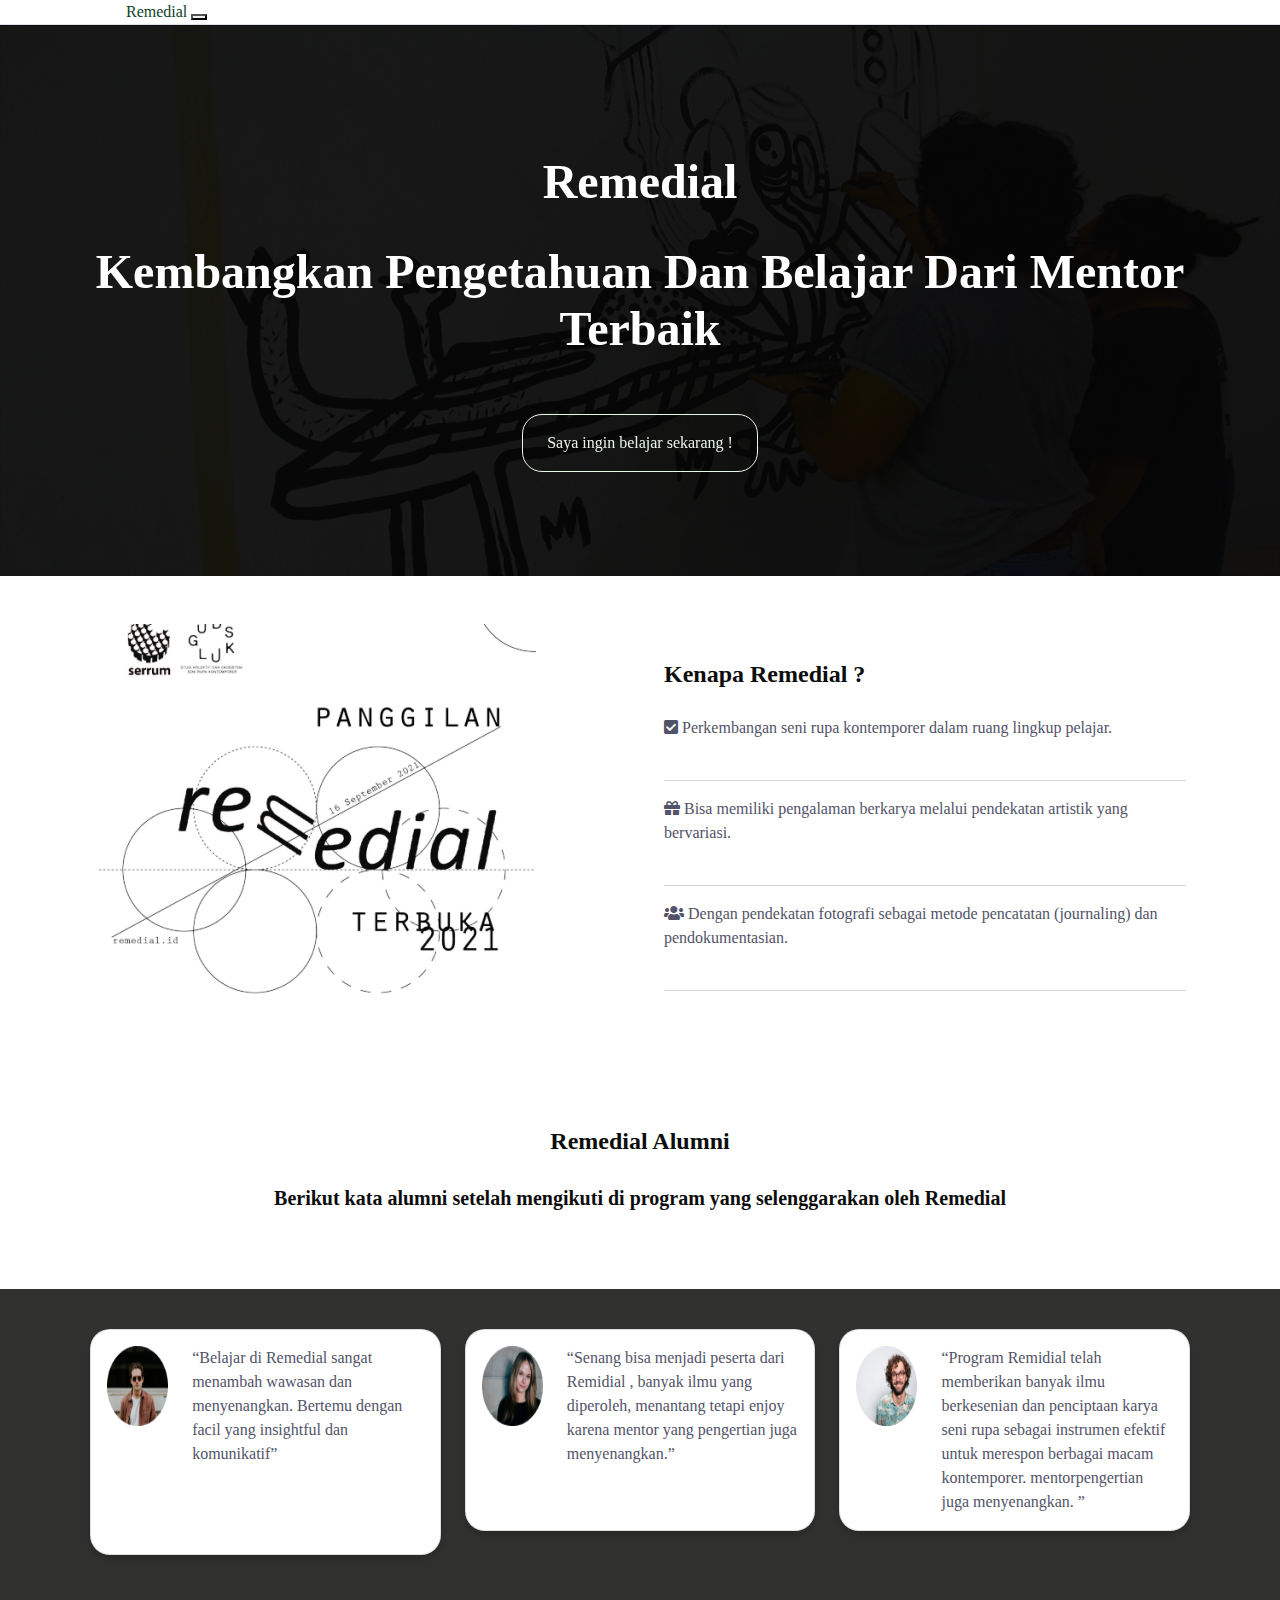
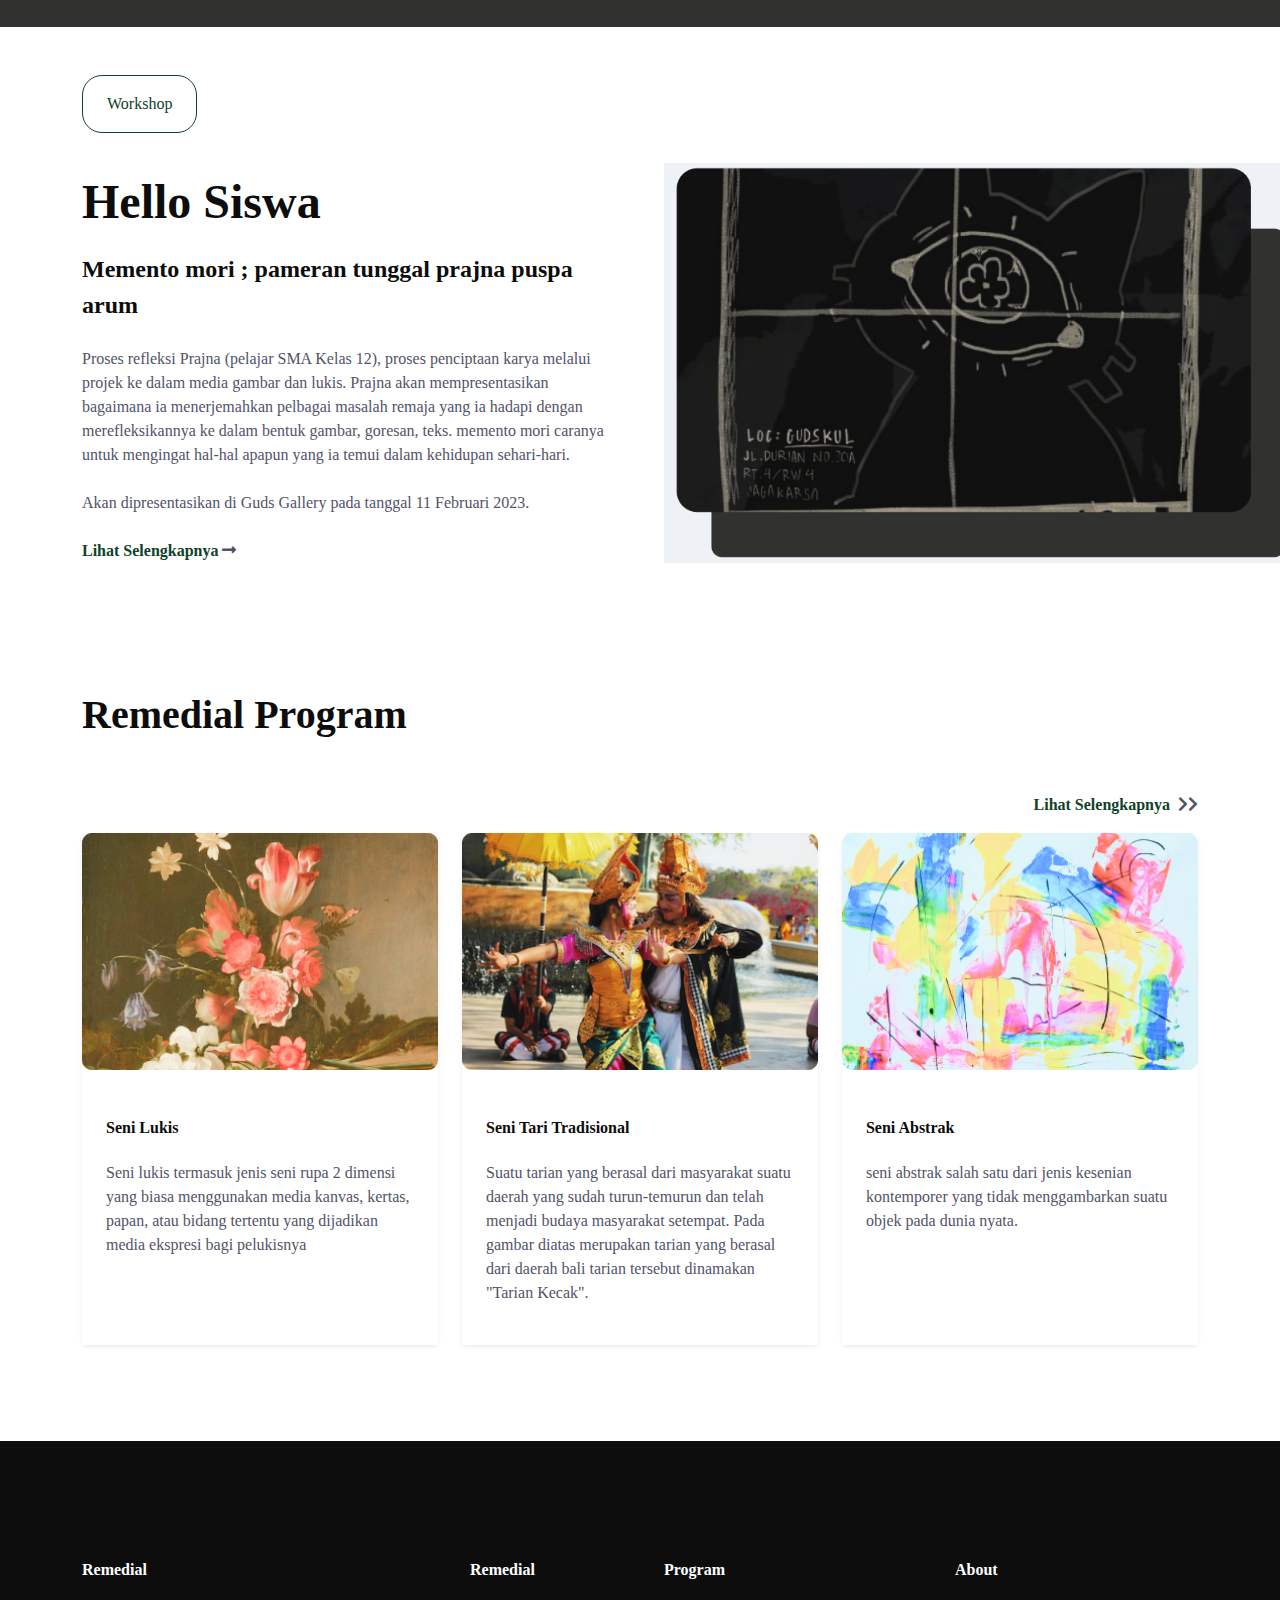
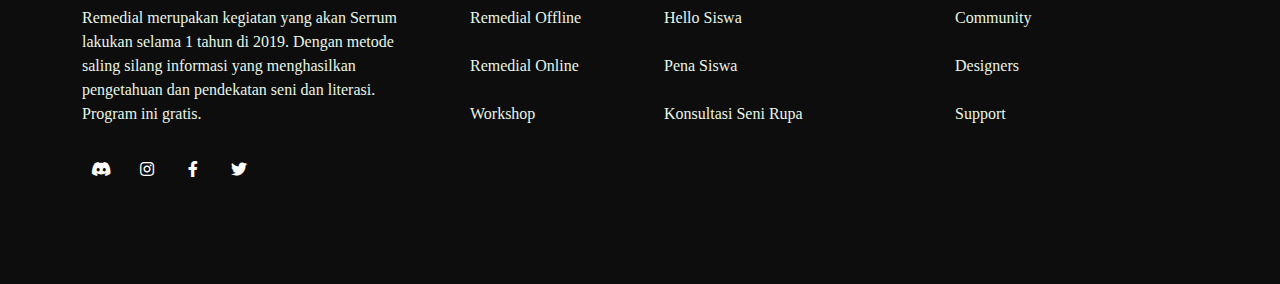
==== commit af79f2d1: "add homepage" ====
--- a/Landingpage/remedial/index.html
+++ b/Landingpage/remedial/index.html
@@ -127,63 +127,7 @@
         </div>
     </div>
 
-    <div class="container">
-        <div class="container">
-            <div class="row g-5">
-                <div class="col-lg-12 wow fadeInUp text-center" data-wow-delay="0.1s">
-                    <h2 class="display " style="color: #0c0d0c;">Pilihan Kelas</h2>
-                    <h2 class="display mb-5" style="color: #0c0d0c;">Kelas yang Paling Diminati di 2023</h2>
-                </div>
-
-                <div class="row pb-3">
-                    <div class="col-lg-6 mb-4">
-                        <div class="card border-0 shadow-sm mb-2">
-                            <img class="card-img-top mb-2" src="gambar2.png" alt="" />
-                            <div class="card-body bg-light text-between p-4">
-                                <h4 class="mb-4" style="color: #0c0d0c;">Abstrak</h4>
-                                <p>
-                                    Seni abstrak atau seni tanwujud adalah salah satu jenis kesenian kontemporer
-                                </p>
-                                <div class=" justify-content-between mb-3">
-                                    <i class="fa fa-map-marker-alt "></i> Belajar online & offline
-                                    <br><br>
-                                    <i class="fa fa-clock "></i> Belajar Lebih Fleksible
-                                    <br><br>
-                                    <i class="fa fa-calendar-check "></i> Fulltime-<b>Senin s/d Jumat (WIB)
-                                        Mulai pukul : 08:30 - 16:00</b>
-                                </div>
-                                <br><br>
-                                <a href="" class="btn btn-success px-4 mx-auto my-2">Ikuti Kelas Ini</a>
-                                <span class="float-right fa-pull-right"><b> Rp 100.000</b></span>
-                            </div>
-                        </div>
-                    </div>
-                    <div class="col-lg-6 mb-4">
-                        <div class="card border-0 shadow-sm mb-2">
-                            <img class="card-img-top mb-2" src="gambar1.png" alt="" />
-                            <div class="card-body bg-light text-between p-4">
-                                <h4 class="mb-4" style="color: #0c0d0c;">Seni Lukis</h4>
-                                <p>
-                                    Seni lukis adalah salah satu cabang dari seni rupa yang berfokus pada kegiatan melukis.
-                                </p>
-                                <div class=" justify-content-between mb-3">
-                                    <i class="fa fa-map-marker-alt "></i> Belajar online & offline
-                                    <br><br>
-                                    <i class="fa fa-clock "></i> Belajar Lebih Fleksible
-                                    <br><br>
-                                    <i class="fa fa-calendar-check "></i> Fulltime-<b>Senin s/d Jumat (WIB)
-                                        Mulai pukul : 08:30 - 16:00</b>
-                                </div>
-                                <br><br>
-                                <a href="" class="btn btn-success px-4 mx-auto my-2">Ikuti Kelas Ini</a>
-                                <span class="float-right fa-pull-right"><b> Gratis</b></span>
-                            </div>
-                        </div>
-                    </div>
-                </div>
-            </div>
-        </div>
-    </div>
+    
     <br><br>
     <div class="text-center pb-2">
         <h2 class="mb-4" style="color: #0c0d0c;">Remedial Alumni</h2>
@@ -243,10 +187,11 @@
                                                     <img style="height:80px;" class="img-fluid rounded mb-3" src="test3.png" alt="">
                                                 </div>
                                                 <div class="col-md-9 col-9 my-auto">
-                                                    <span>“Program Remidial telah memberikan banyak sekali ilmu soal
-                                                        berkesenian dan penciptaan karya seni rupa sebagai sebuah
-                                                        instrumen efektif untuk merespon berbagai macam issue
-                                                        kontemporer. ”</span>
+                                                    <span>“Program Remidial telah memberikan banyak ilmu
+                                                        berkesenian dan penciptaan karya seni rupa sebagai 
+                                                        instrumen efektif untuk merespon berbagai macam
+                                                        kontemporer. mentorpengertian
+                                                        juga menyenangkan.  ”</span>
                                                 </div>
                                             </div>
 
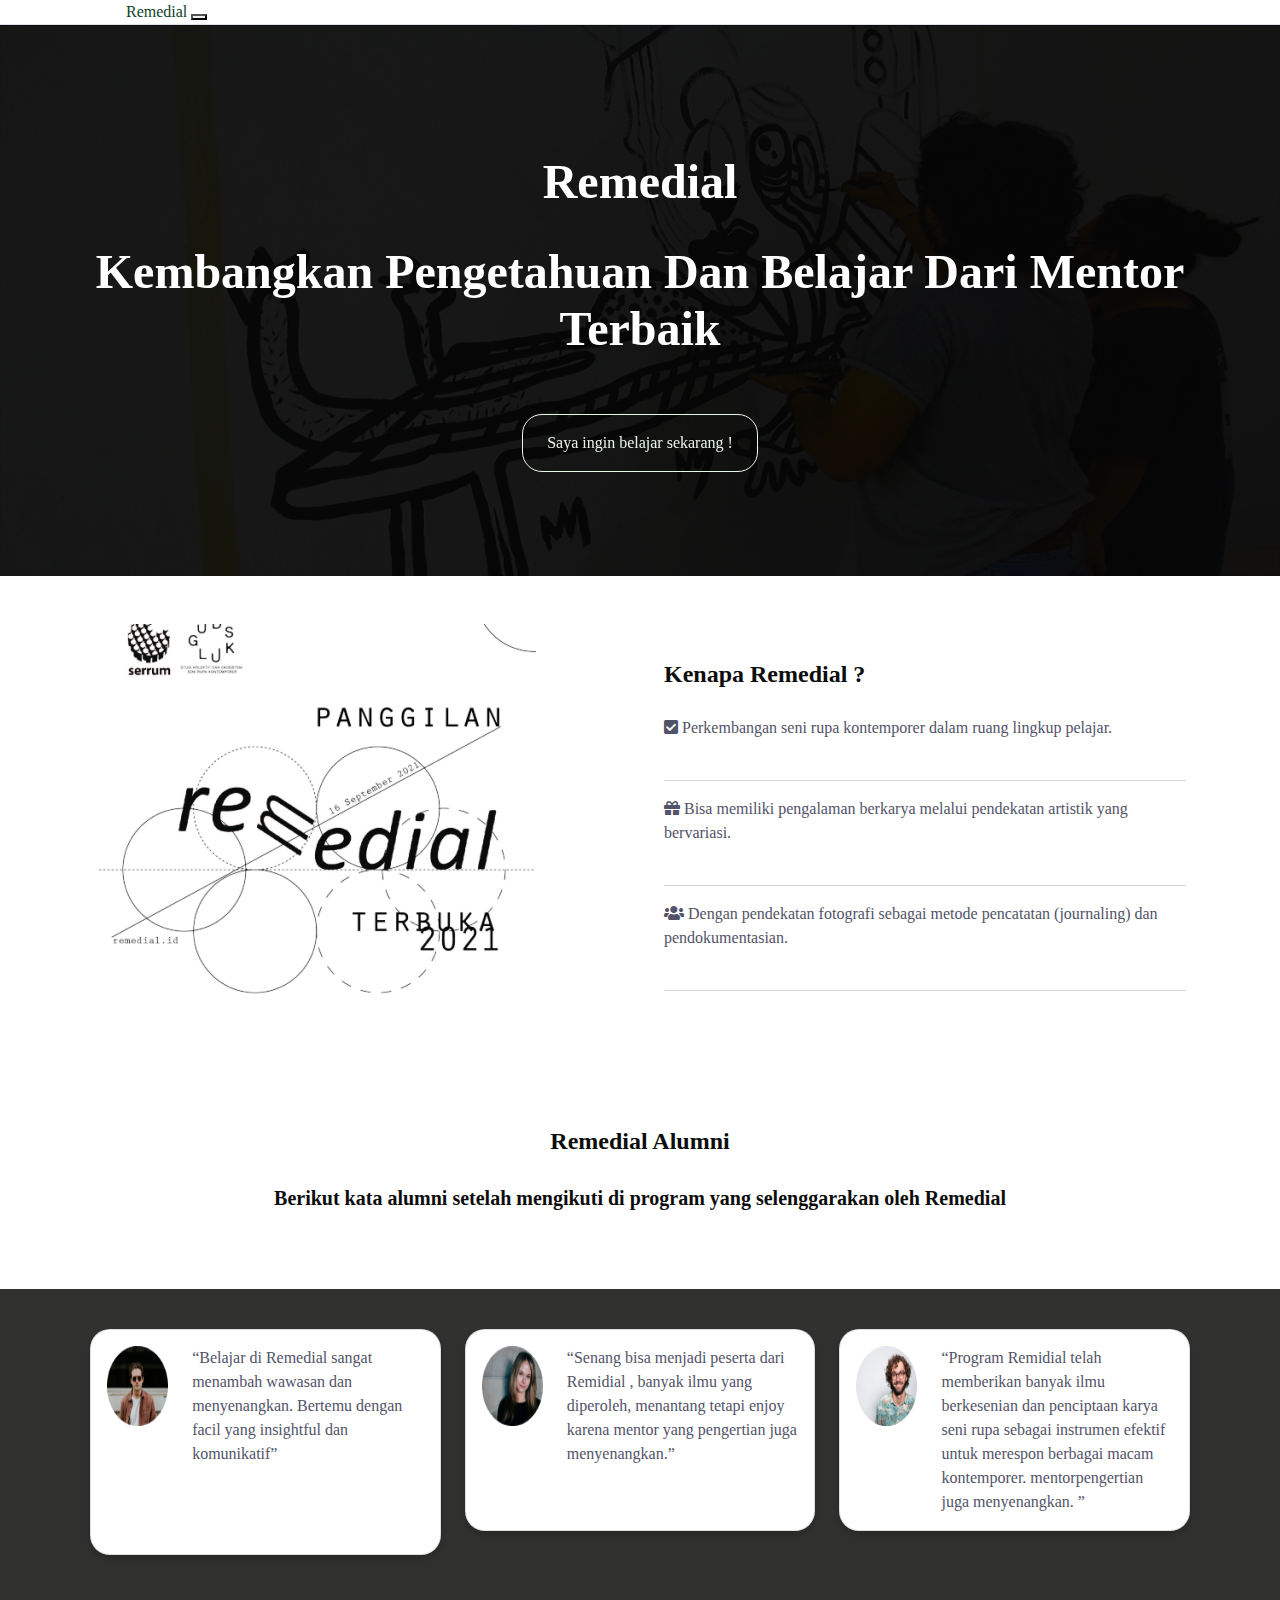
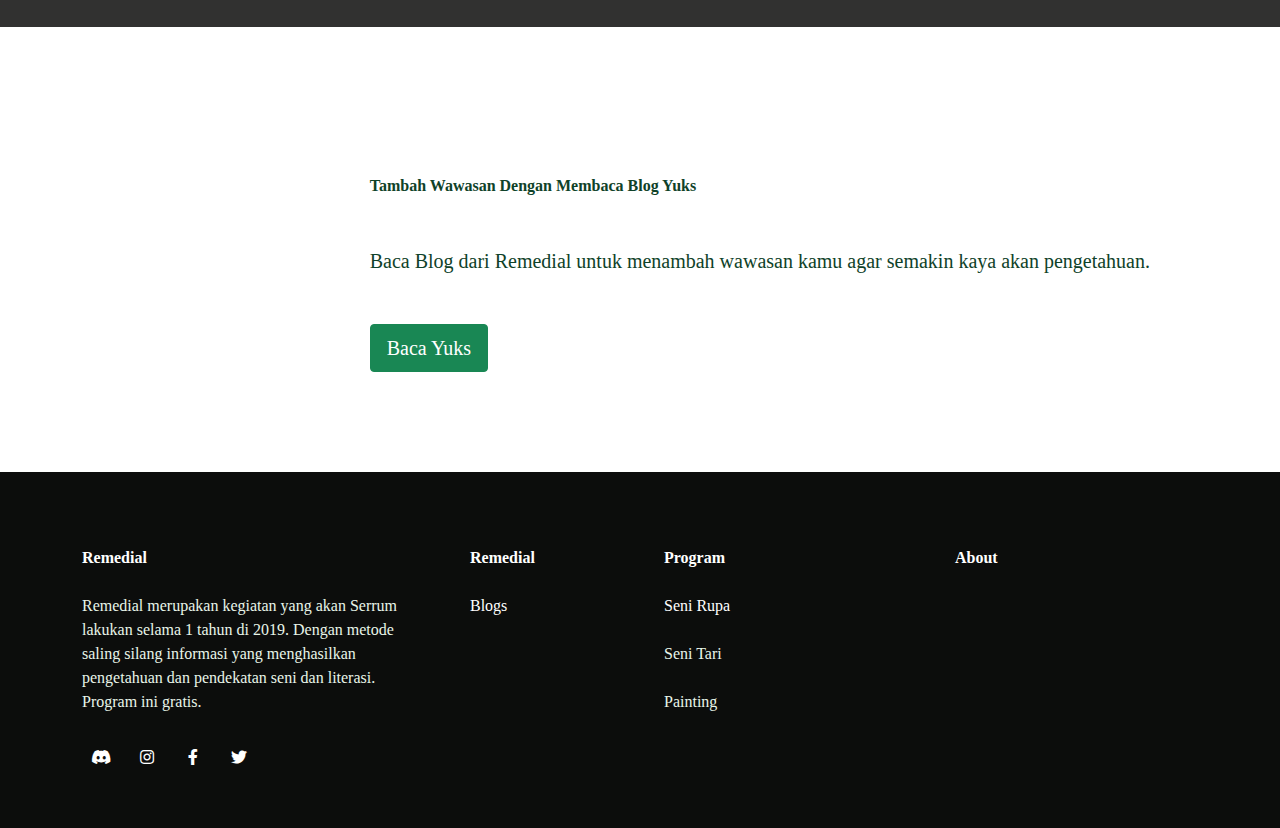
==== commit 9d573eef: "Merge pull request #12 from fe21-skilvul/dev" ====
--- a/Landingpage/remedial/index.html
+++ b/Landingpage/remedial/index.html
@@ -209,74 +209,30 @@
         </div>
     </div>
 
-    <div class="container-xxl py-5">
-        <div class="container">
-            <div class="row g-5 align-items-end">
-                <div class="col-lg-6 col-md-7 wow fadeInUp" data-wow-delay="0.3s">
-                    <a class="btn btn-outline-dark py-3 px-4 mb-2" style="border-radius: 20px;" href=""> Workshop</a>
-                    <h1 class="display-5 mb-0" style="color: #0c0d0c;">Hello Siswa</h1>
-                    <h2 class="display-8 mb-4" style="color: #0c0d0c;">Memento mori ; pameran tunggal prajna puspa arum
-                    </h2>
-                    <p class="mb-4">Proses refleksi Prajna (pelajar SMA Kelas 12), proses penciptaan karya melalui projek ke dalam media gambar dan lukis. Prajna akan mempresentasikan bagaimana ia menerjemahkan pelbagai masalah remaja yang ia hadapi dengan merefleksikannya
-                        ke dalam bentuk gambar, goresan, teks. memento mori caranya untuk mengingat hal-hal apapun yang ia temui dalam kehidupan sehari-hari.
-                        <br><br> Akan dipresentasikan di Guds Gallery pada tanggal 11 Februari 2023.
-                    </p>
-                    <span class=" text-dark"><b>Lihat Selengkapnya</b></span> <i class="fas fa-long-arrow-alt-right"></i>
-                </div>
-                <div class="col-lg-3 col-md-5 wow fadeInUp" data-wow-delay="0.1s">
-                    <img data-wow-delay="0.1s" style="height:400px" src="Capture.PNG">
-                </div>
-            </div>
-        </div>
-    </div>
-    <div class="container-fluid pt-5">
-        <div class="container">
-            <div class="text-between pb-2">
-                <h1 class="mb-4" style="color: #0c0d0c;">Remedial Program</h1>
-            </div>
-            <p align="right">
-                <span class="px-2 text-dark"><b>Lihat Selengkapnya</b></span><i class="fas fa-chevron-right"></i><i class="fas fa-chevron-right"></i>
-            </p>
-            <div class="row pb-3">
-                <div class="col-lg-4 mb-4">
-                    <div class="card border-0 shadow-sm mb-2">
-                        <img class="card-img-top " src="gambarbawah1.png" alt="" />
-                        <div class="card-body text-between p-4" style="background-color: #ffffff;">
-                            <h4 class="" style="color: #0c0d0c;">Seni Lukis</h4>
-                            <p>
-                                Seni lukis termasuk jenis seni rupa 2 dimensi yang biasa menggunakan media kanvas, kertas, papan, atau bidang tertentu yang dijadikan media ekspresi bagi pelukisnya
-                                <br><br><br>
-                            </p>
-                        </div>
-                    </div>
-                </div>
-                <div class="col-lg-4 mb-4">
-                    <div class="card border-0 shadow-sm mb-2">
-                        <img class="card-img-top " src="gambarbawah2.png" alt="" />
-                        <div class="card-body text-between p-4" style="background-color: #ffffff;">
-                            <h4 class="" style="color: #0c0d0c;">Seni Tari Tradisional</h4>
-                            <p>
-                                Suatu tarian yang berasal dari masyarakat suatu daerah yang sudah turun-temurun dan telah menjadi budaya masyarakat setempat. Pada gambar diatas merupakan tarian yang berasal dari daerah bali tarian tersebut dinamakan "Tarian Kecak".
-                            </p>
-                        </div>
-                    </div>
-                </div>
-                <div class="col-lg-4 mb-4">
-                    <div class="card border-0 shadow-sm mb-2">
-                        <img class="card-img-top " src="gambarbawah3.png" alt="" />
-                        <div class="card-body text-between p-4" style="background-color: #ffffff;">
-                            <h4 class="" style="color: #0c0d0c;">Seni Abstrak</h4>
-                            <p>
-                                seni abstrak salah satu dari jenis kesenian kontemporer yang tidak menggambarkan suatu objek pada dunia nyata.<br><br><br><br>
-                            </p>
-                        </div>
-                    </div>
-                </div>
-
-            </div>
-        </div>
-    </div>
-    <div class="container-fluid text-light footer mt-5 py-5 wow fadeIn" data-wow-delay="0.1s" style="background-color: #0c0d0c;">
+    <section class="bg-whitw text-dark p-5 p-lg-0 pt-lg-5 text-center text-sm-start my-5" style="margin-bottom: 100px; padding-bottom: 50px;">
+        <div class="container" style="margin-bottom: 100px; margin-top: 30px;">
+          <div class="d-sm-flex align-items-center justify-content-between ">
+            <div>
+              <img
+            src="../../assets/hero/fixhero.png"
+            alt=""
+            class="img-fluid-none d-sm-block"
+          />
+            </div>
+            <div class="px-5">
+              <h4>Tambah Wawasan Dengan Membaca Blog Yuks</h4>
+              <p class="lead my-5">Baca Blog dari Remedial untuk menambah wawasan kamu agar semakin kaya akan pengetahuan.</p>
+             <a href="../../blogs/blogs.html"><button class="btn btn-success btn-lg">Baca Yuks</button></a> 
+            
+            </div>
+           
+          </div>
+          
+        </div>
+      </section>
+
+
+      <div class="container-fluid text-light footer mt-5 py-1 wow fadeIn" data-wow-delay="0.1s" style="background-color: #0c0d0c;">
         <div class="container py-5">
             <div class="row g-5">
                 <div class="col-lg-4 col-md-6">
@@ -296,33 +252,25 @@
                 </div>
                 <div class="col-lg-2 col-md-6">
                     <h4 class="text-white mb-4">Remedial</h4>
-                    <span>Remedial Offline</span>
+                    <a class="text-decoration-none text-white" href="../blogs/blogs.html"><span>Blogs</span></a>
+                   
+    
+                </div>
+                <div class="col-lg-3 col-md-6">
+                    <a class="text-decoration-none text-white" href="../program/program.html"><h4 class="text-white mb-4">Program</h4></a>
+                    <a class="text-decoration-none text-white" href="../program/detail-program.html">Seni Rupa</a>
                     <br><br>
-                    <span>Remedial Online</span>
+                    <a>Seni Tari</a>
                     <br><br>
-                    <span>Workshop</span>
-
+                    <a>Painting</a>
                 </div>
                 <div class="col-lg-3 col-md-6">
-                    <h4 class="text-white mb-4">Program</h4>
-                    <span>Hello Siswa</span>
-                    <br><br>
-                    <span>Pena Siswa</span>
-                    <br><br>
-                    <span>Konsultasi Seni Rupa</span>
-                </div>
-                <div class="col-lg-3 col-md-6">
-                    <h4 class="text-white mb-4">About</h4>
-                    <span>Community</span>
-                    <br><br>
-                    <span>Designers</span>
-                    <br><br>
-                    <span>Support</span>
-                </div>
-
-            </div>
-        </div>
-    </div>
+                    <a href="#" class="text-white text-decoration-none mb-4"><h4>About</h4></a>
+                    
+                </div>
+    
+            </div>
+        </div>
     <script
     src="https://cdn.jsdelivr.net/npm/bootstrap@5.0.2/dist/js/bootstrap.bundle.min.js"
     integrity="sha384-MrcW6ZMFYlzcLA8Nl+NtUVF0sA7MsXsP1UyJoMp4YLEuNSfAP+JcXn/tWtIaxVXM"
